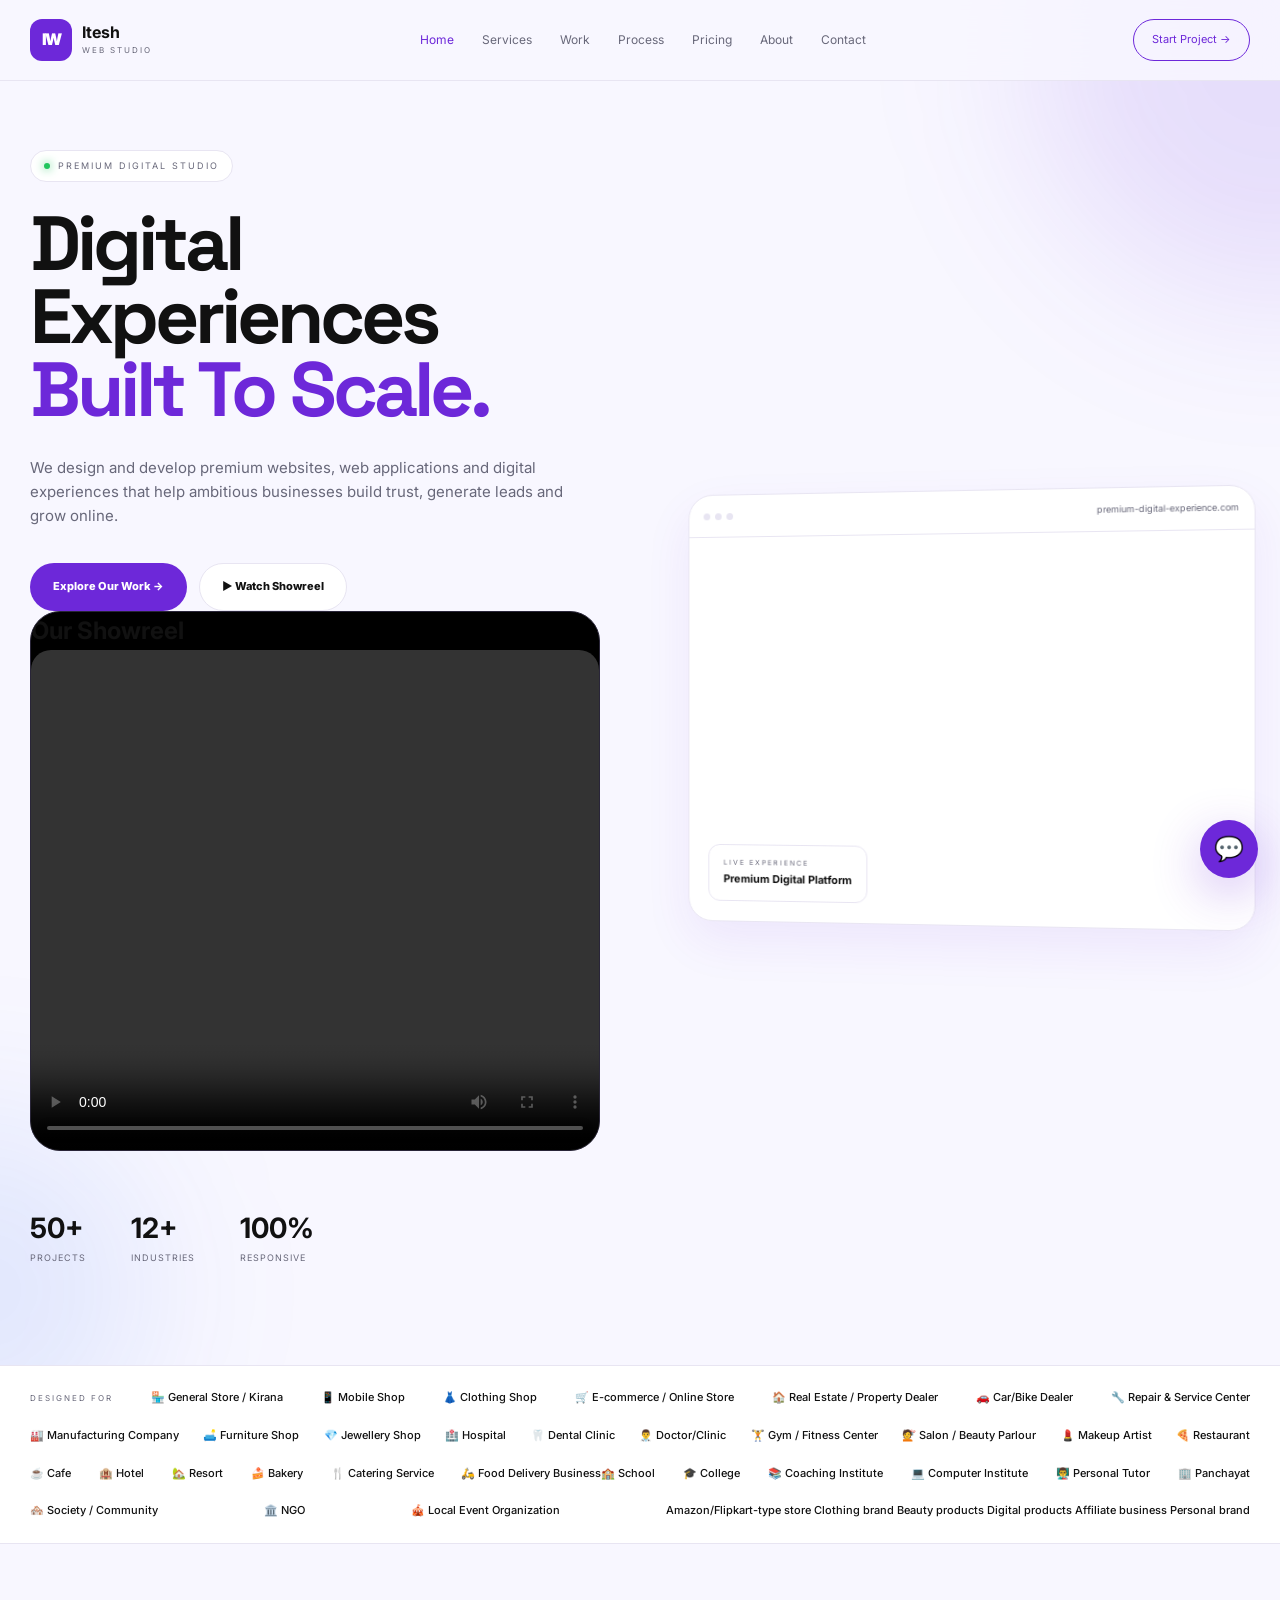
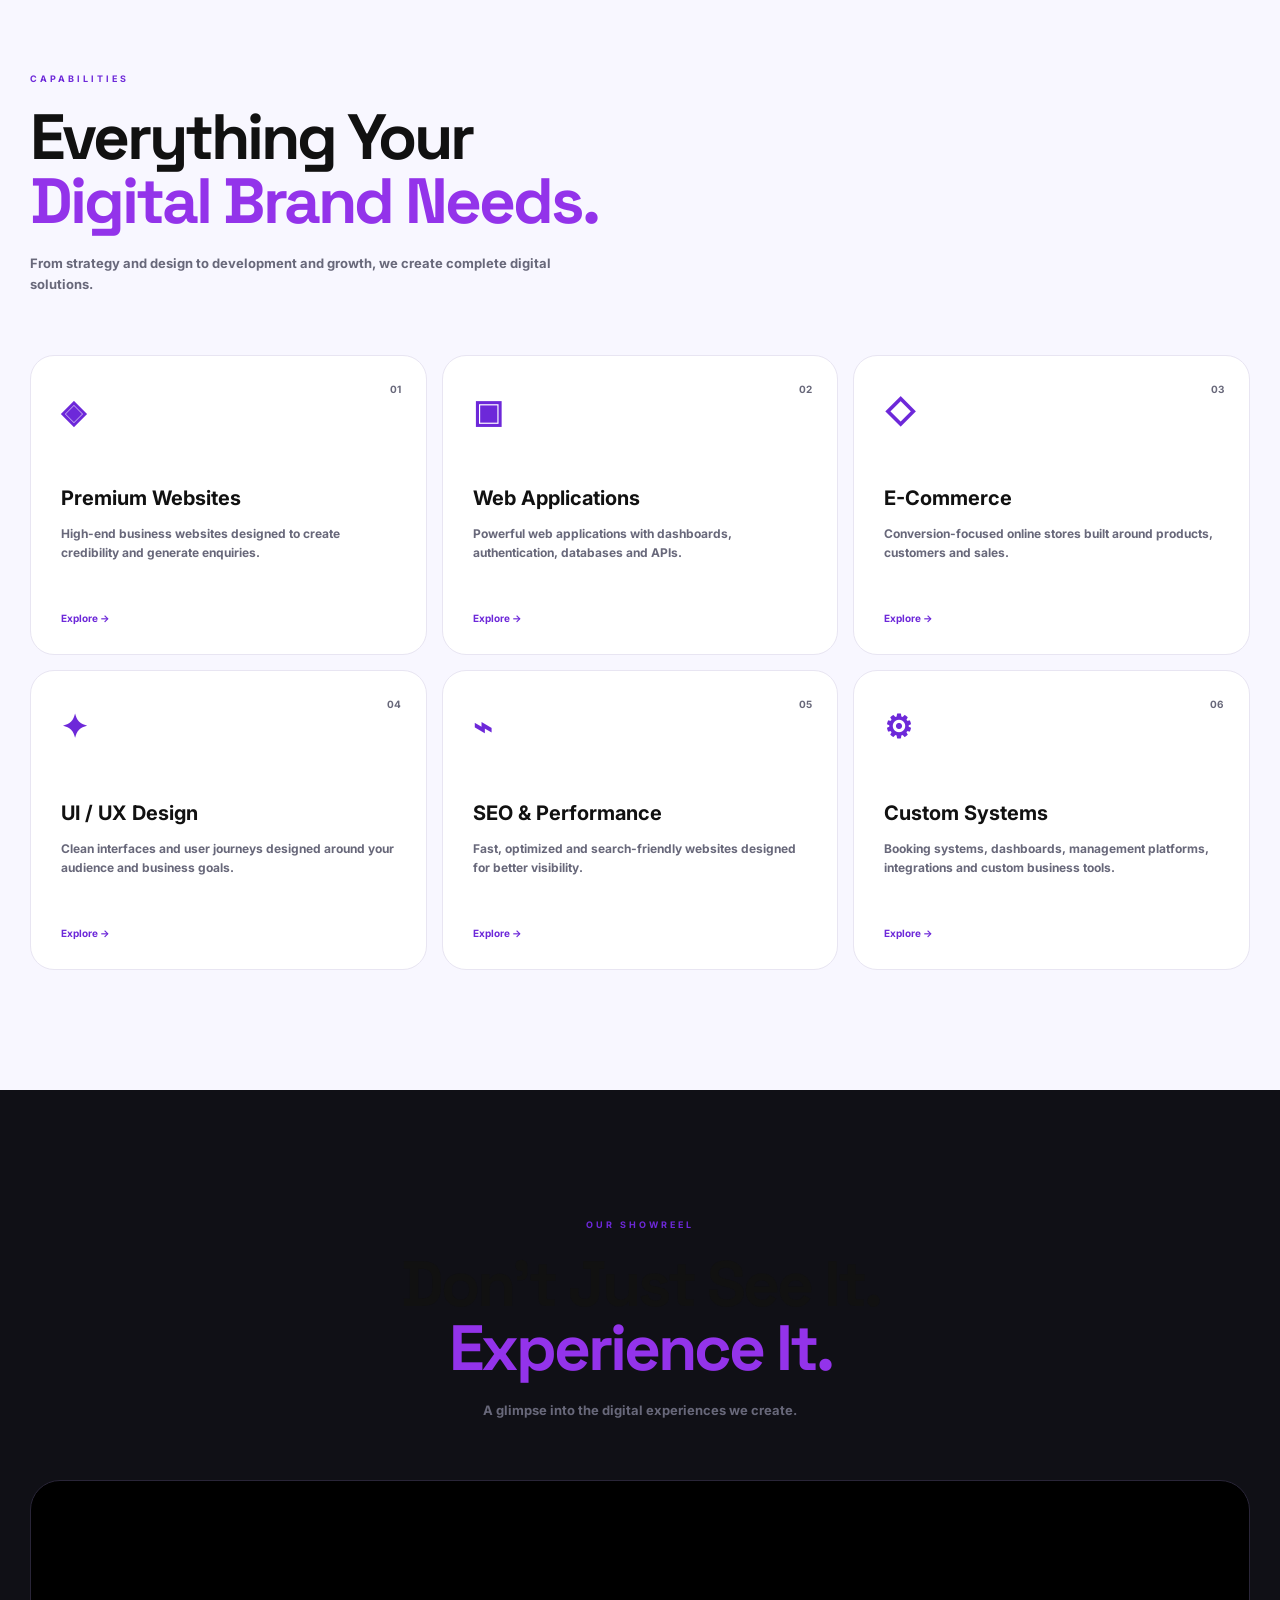
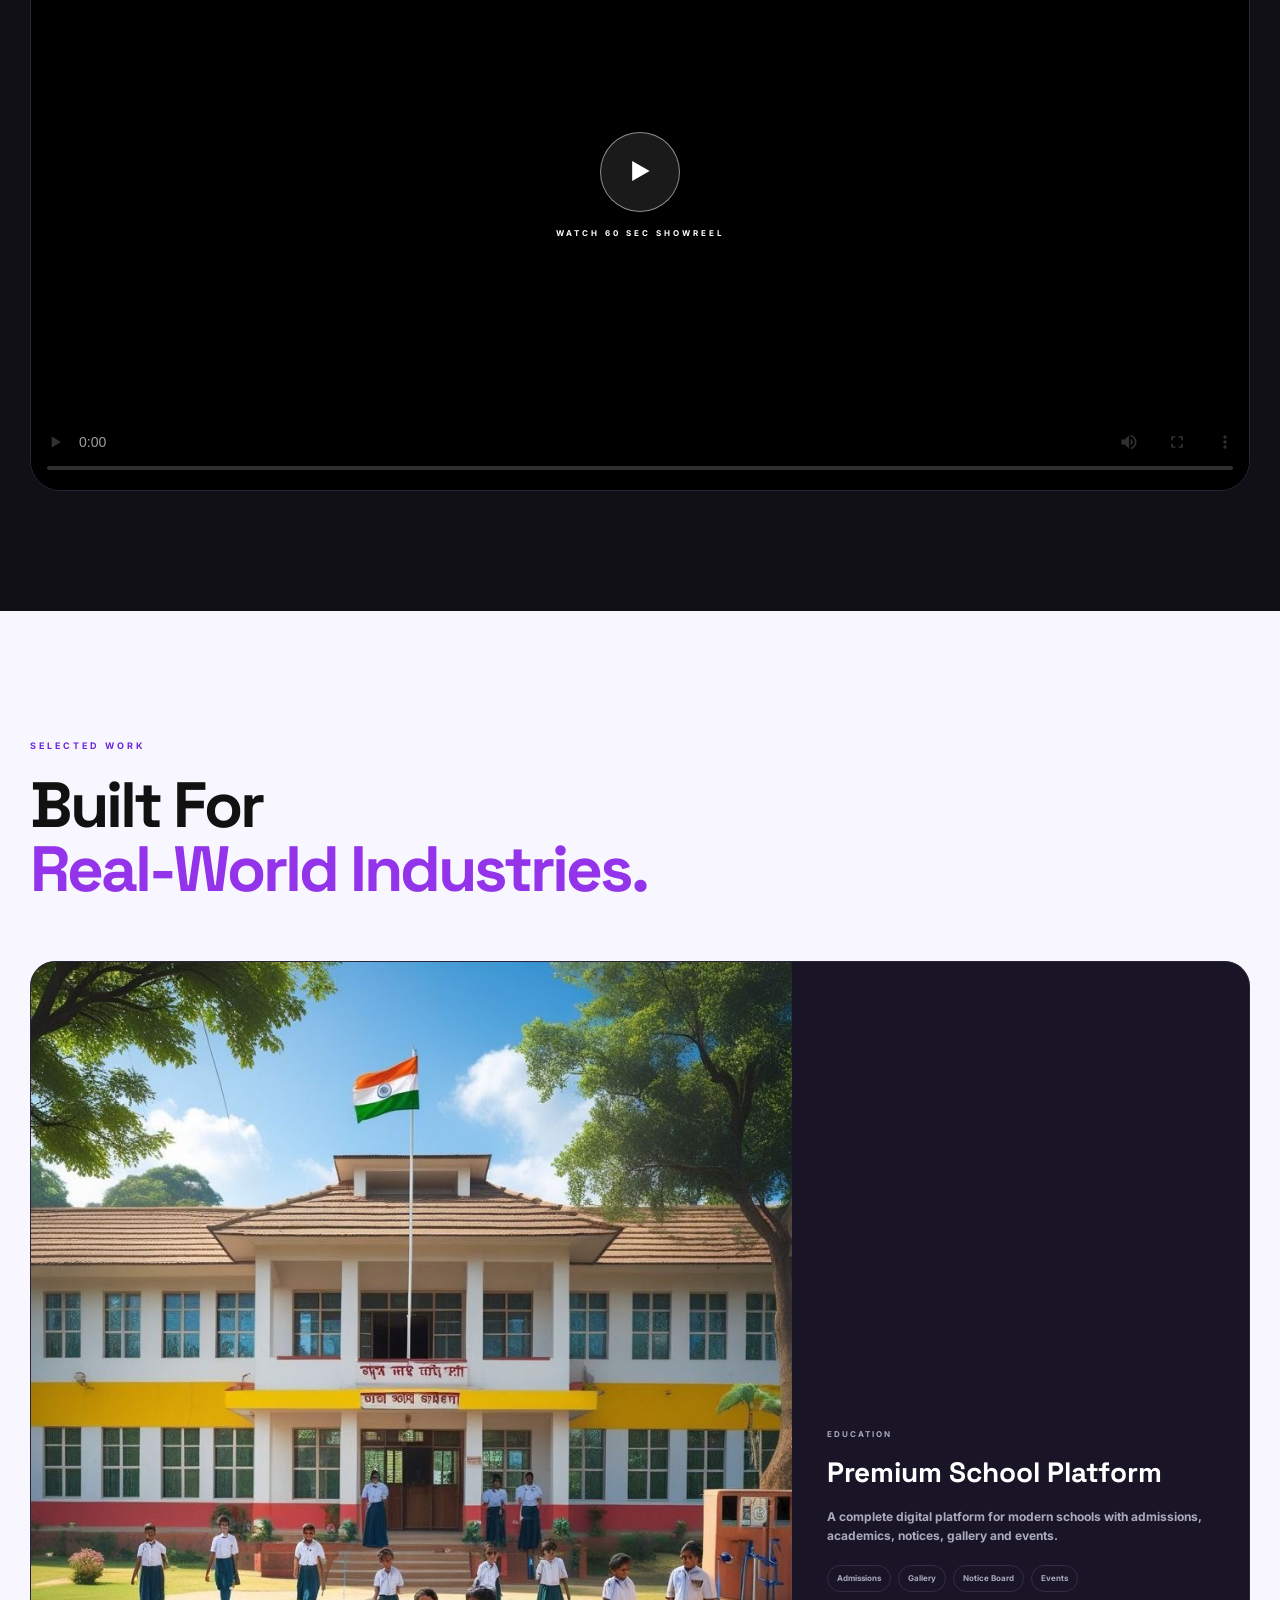
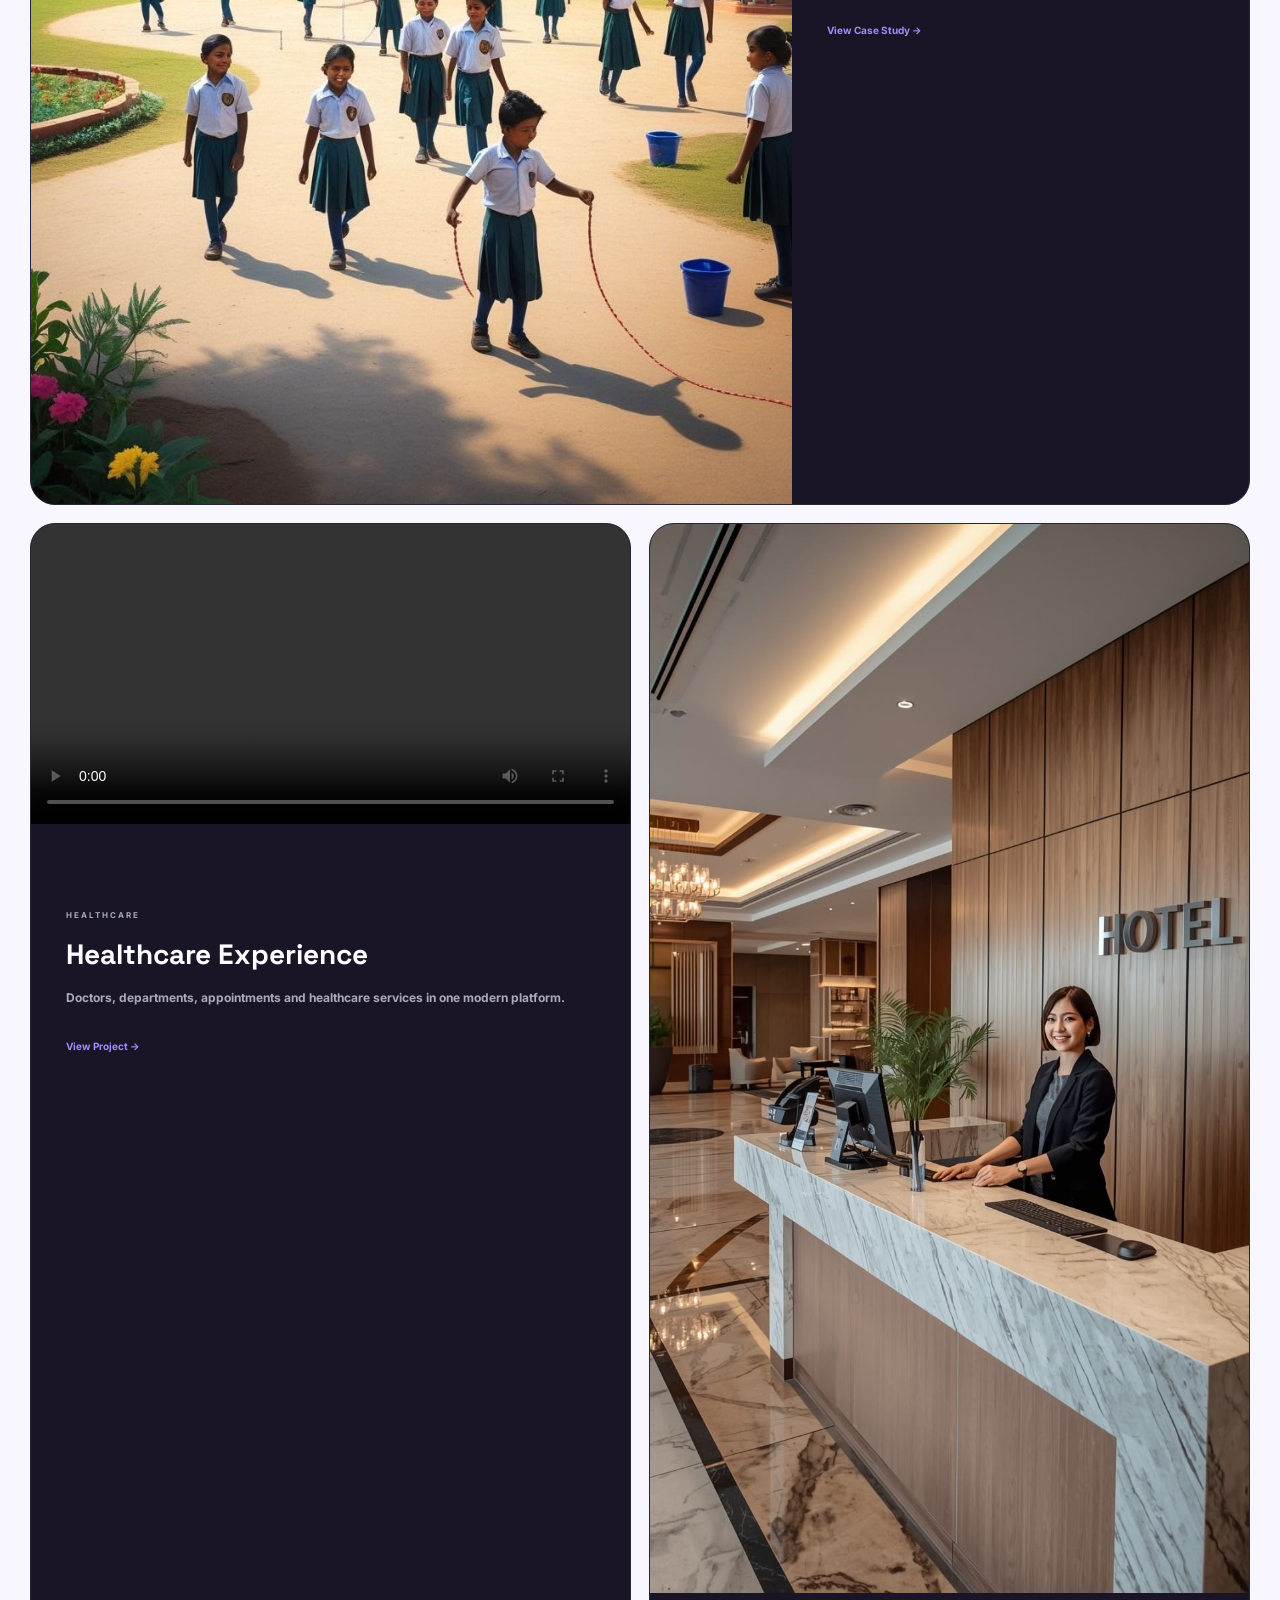
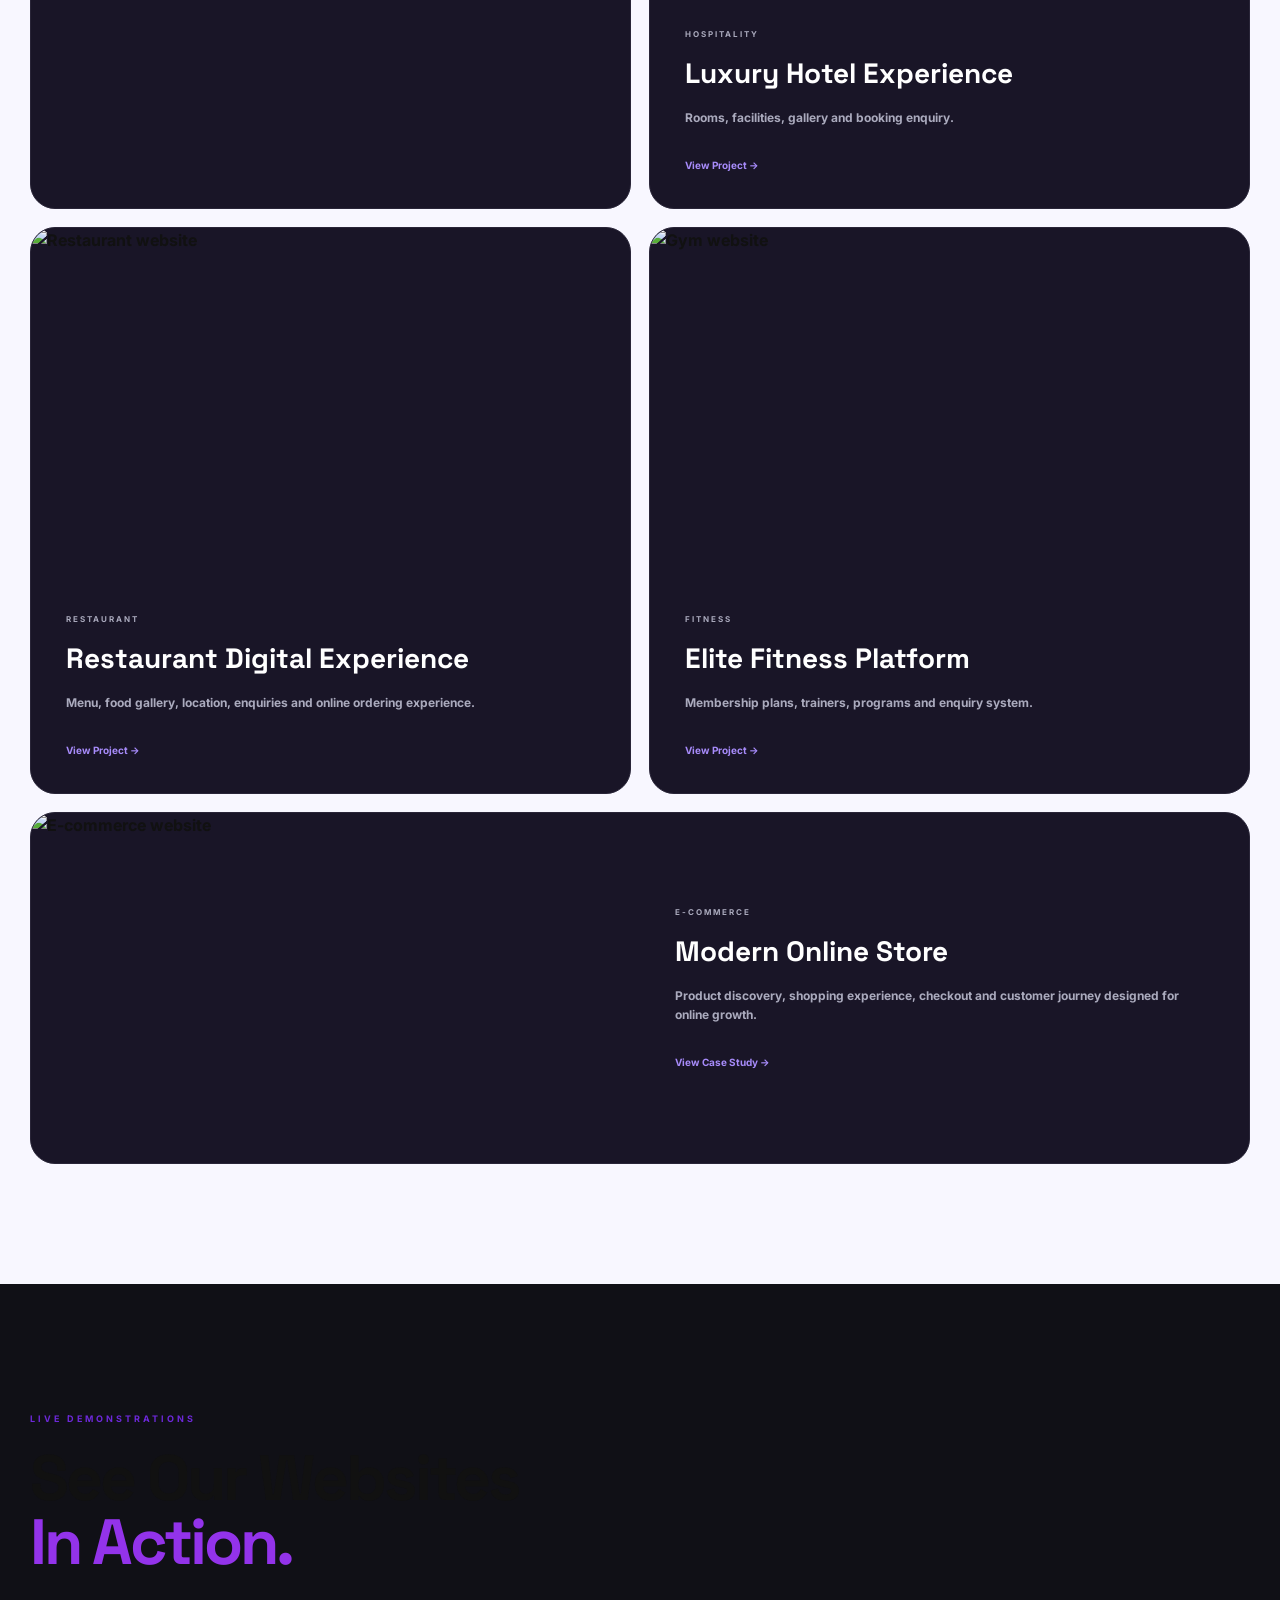
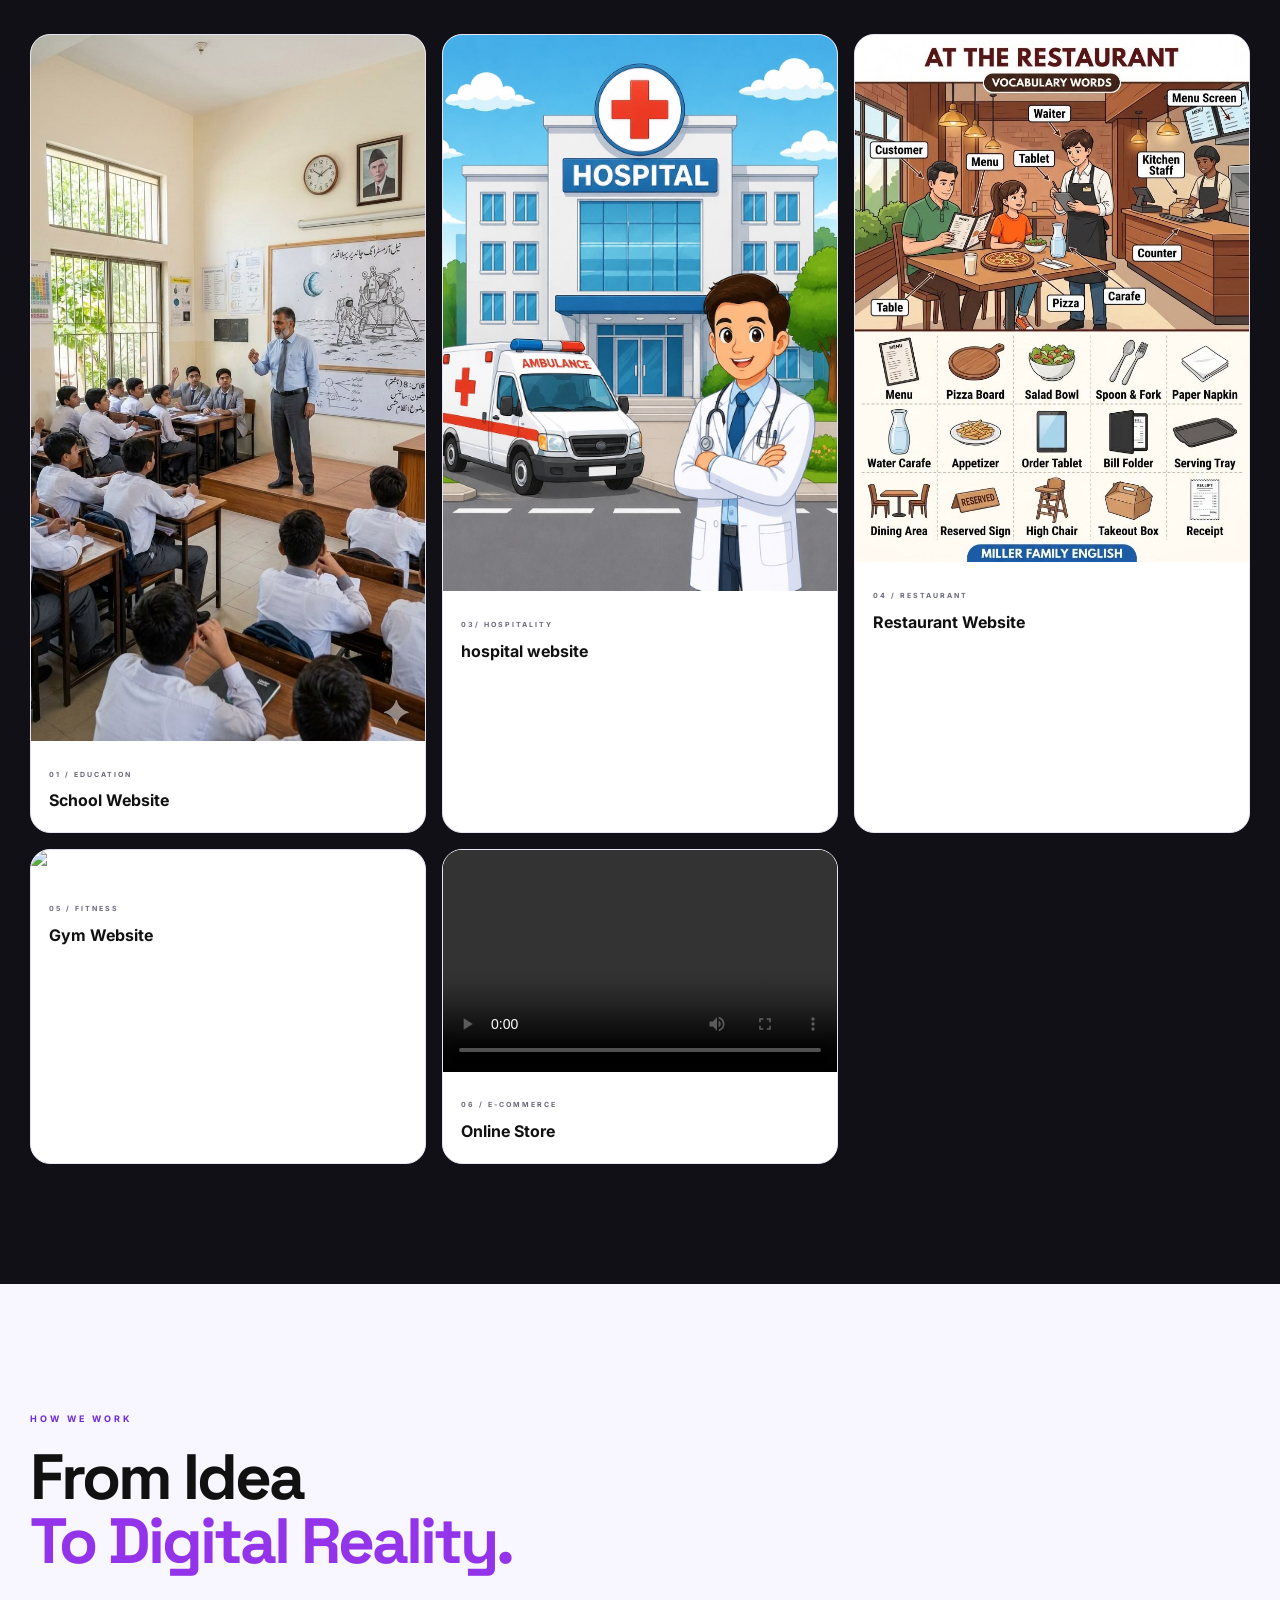
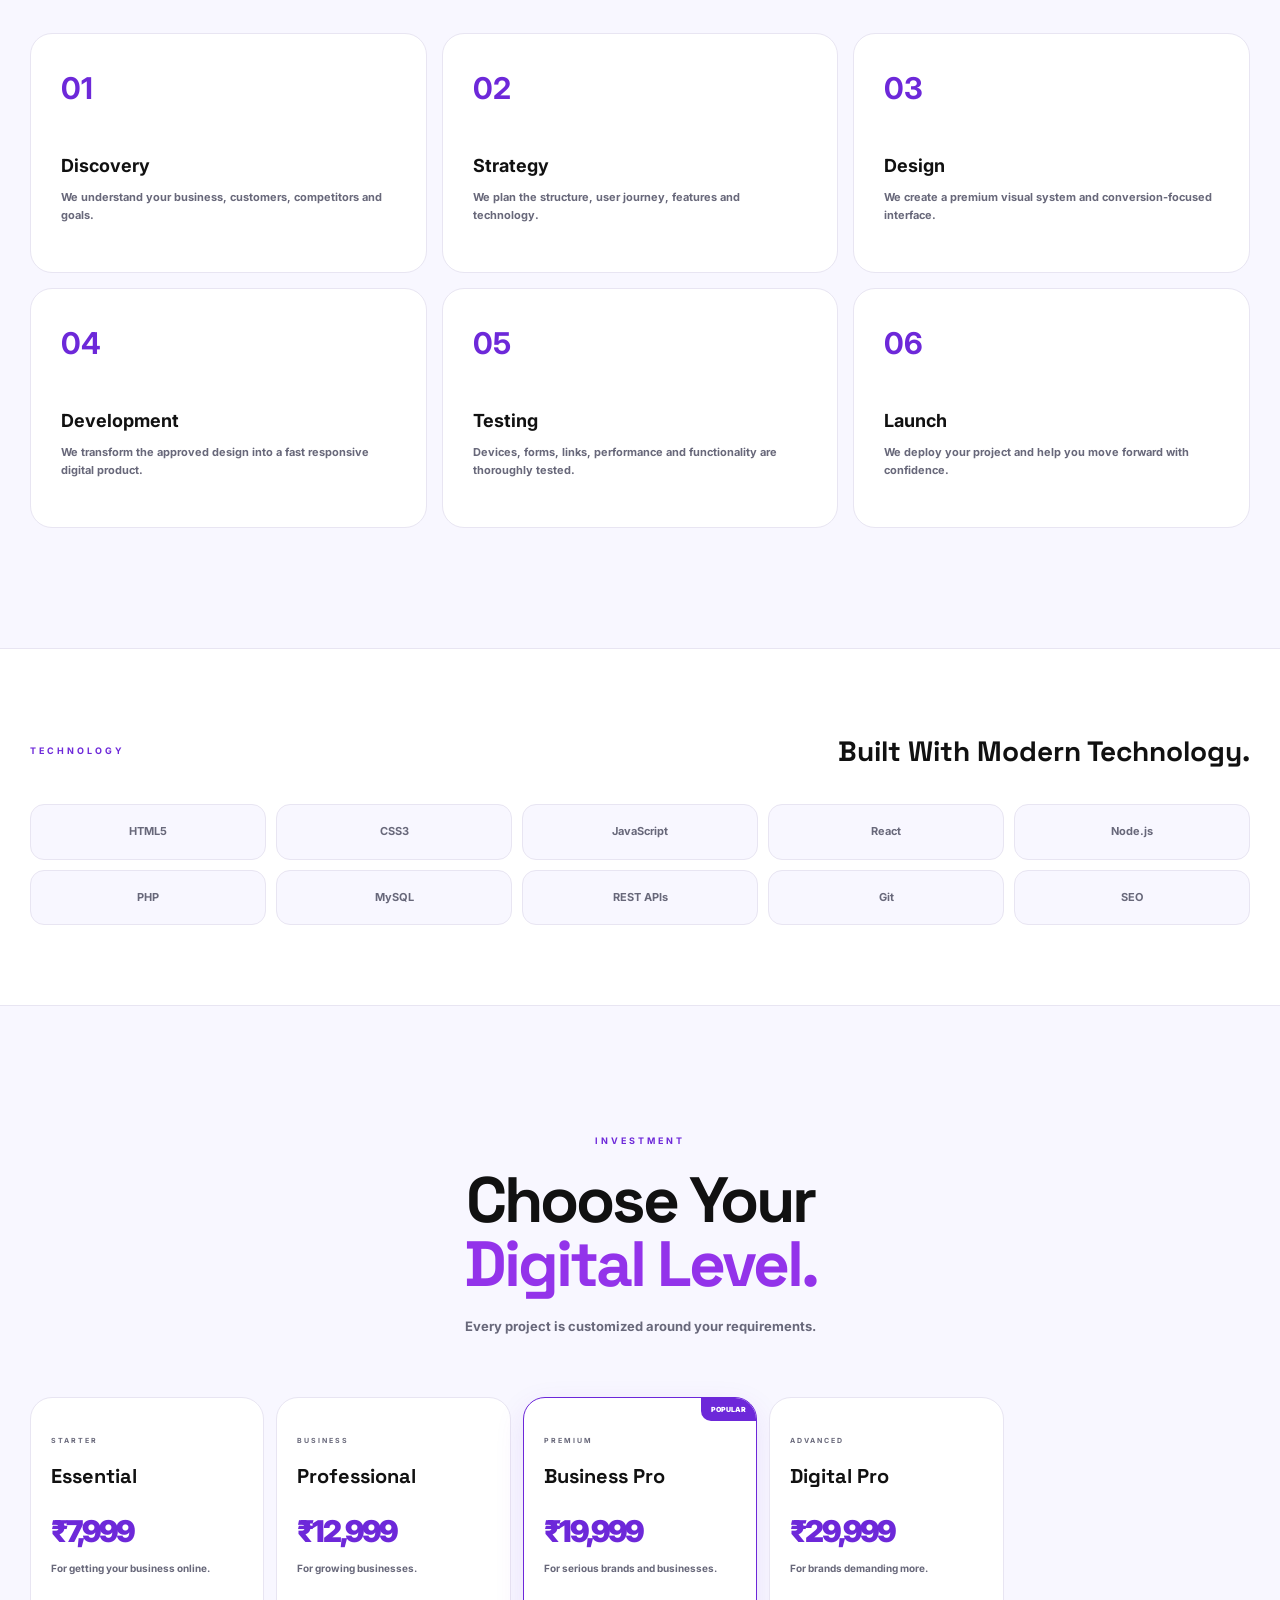
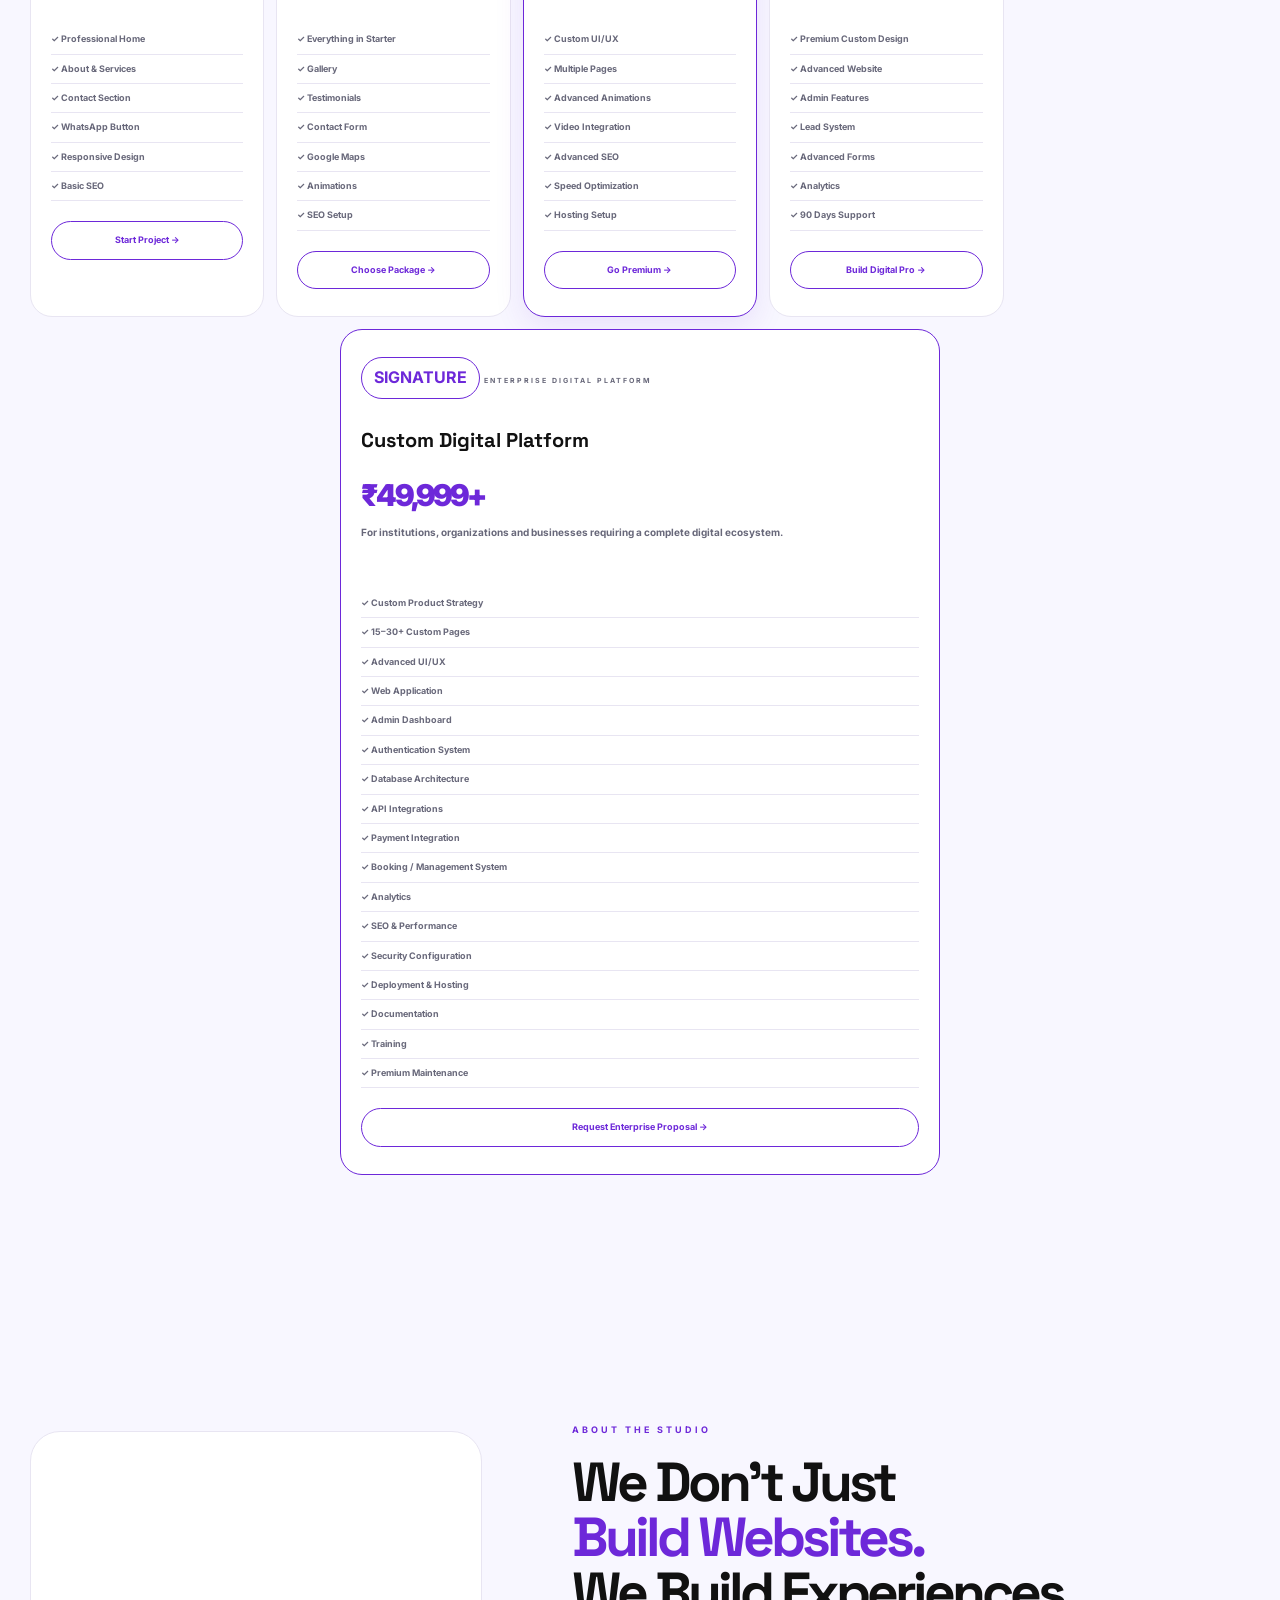
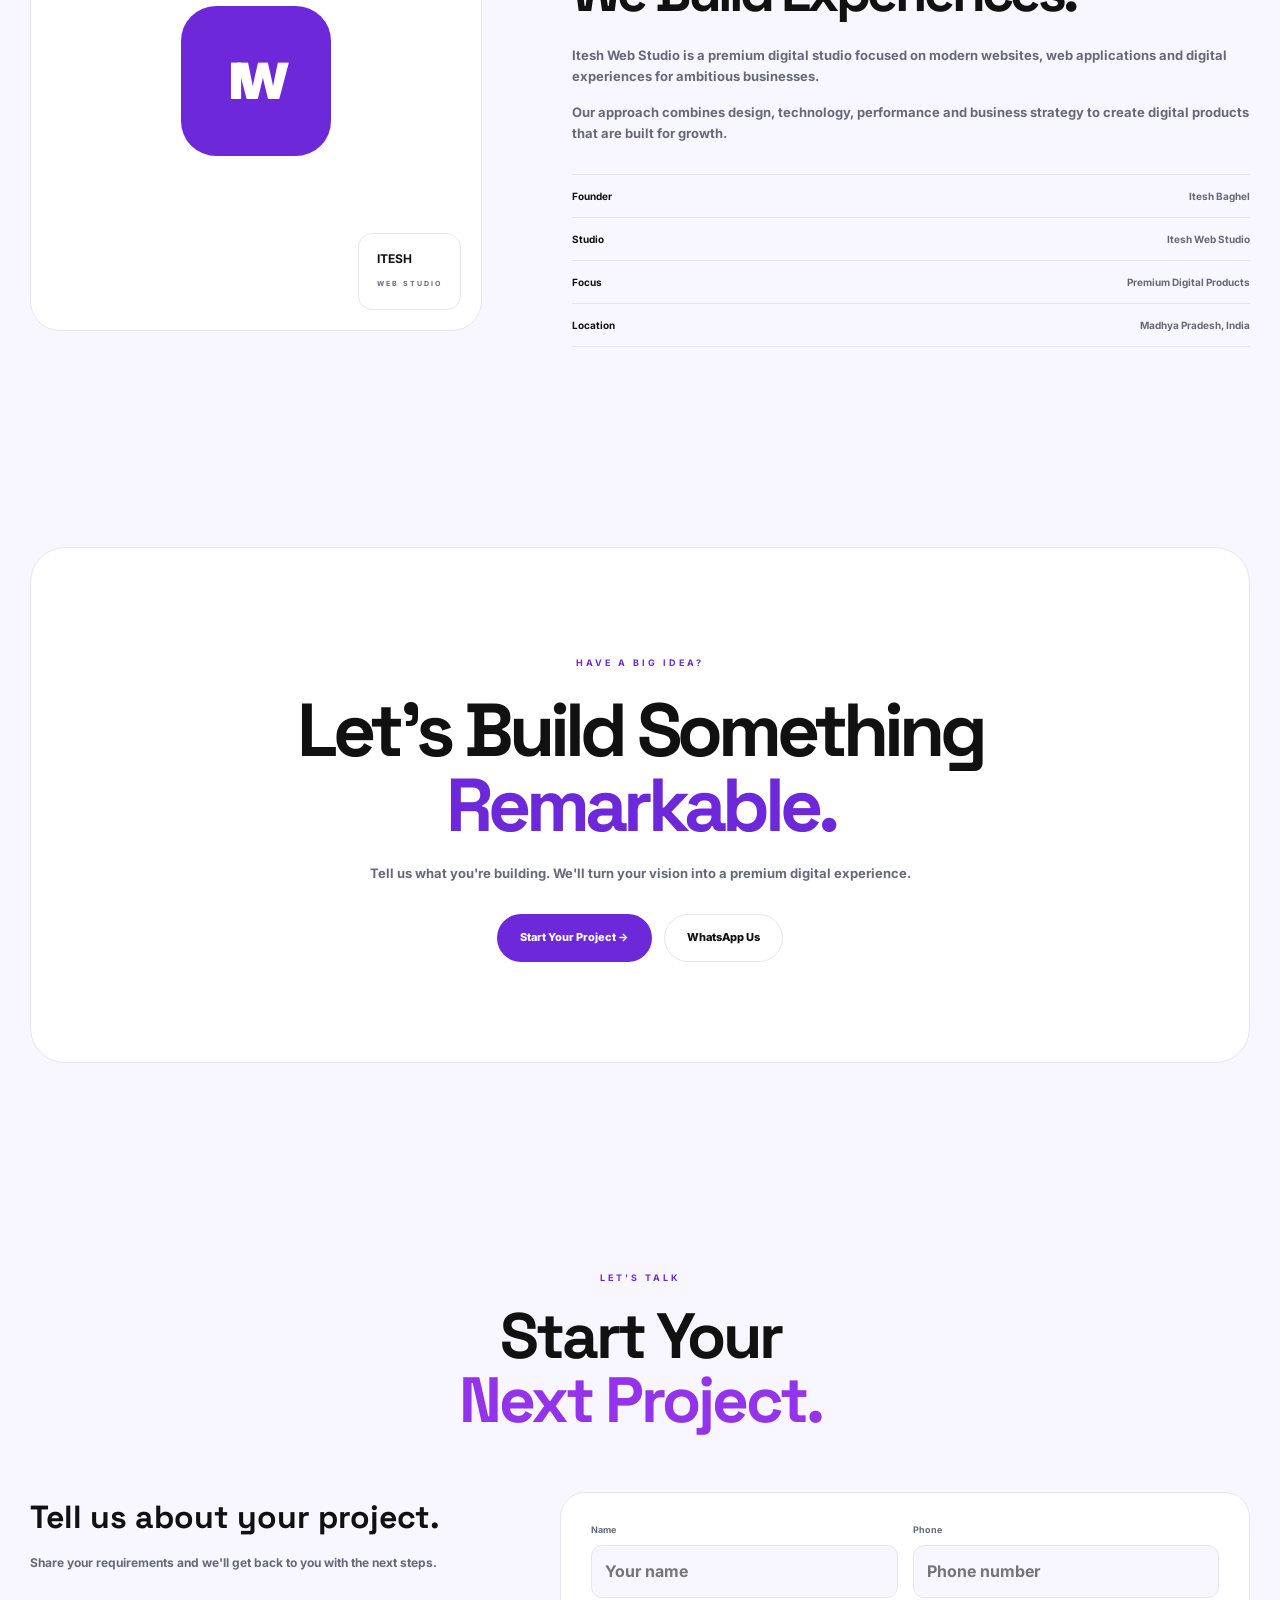
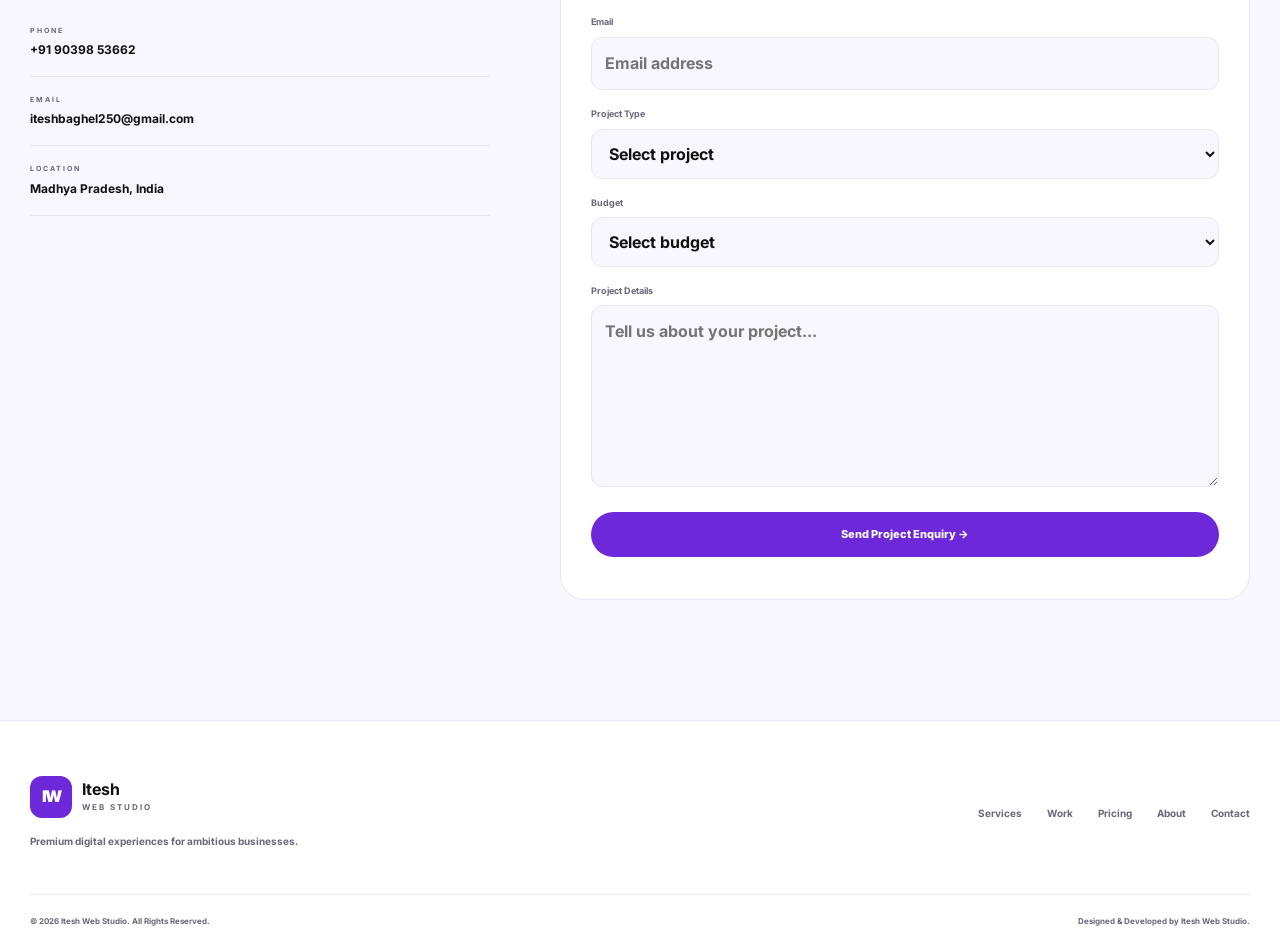
==== index.html @ 4fa0c3a0 "Fix image source filename in index.html" ====
<!DOCTYPE html>
<html lang="en">
<head>
<meta charset="UTF-8">
<meta name="viewport" content="width=device-width, initial-scale=1.0">

<title>Itesh Web Studio — Digital Experiences That Scale</title>

<meta name="description"
content="Itesh Web Studio creates premium websites, web applications and digital experiences for ambitious businesses and organizations.">

<link rel="preconnect" href="https://fonts.googleapis.com">
<link rel="preconnect" href="https://fonts.gstatic.com" crossorigin>

<link href="https://fonts.googleapis.com/css2?family=Inter:wght@400;500;600;700;800;900&family=Space+Grotesk:wght@400;500;600;700&display=swap" rel="stylesheet">

<link rel="stylesheet" href="style.css">
</head>

<body>

<!-- PRELOADER -->
<div class="preloader" id="preloader">
    <div class="loader-logo">IW</div>
    <div class="loader-bar"></div>
    <p>ITESH WEB STUDIO</p>
</div>


<!-- HEADER -->
<header class="header" id="header">

<div class="container nav">

    <a href="#home" class="logo">
        <span class="logo-mark">IW</span>
        <span>
            <b>Itesh</b>
            <small>Web Studio</small>
        </span>
    </a>

    <nav id="navMenu">

        <a href="#home">Home</a>
        <a href="#services">Services</a>
        <a href="#work">Work</a>
        <a href="#process">Process</a>
        <a href="#pricing">Pricing</a>
        <a href="#about">About</a>
        <a href="#contact">Contact</a>

    </nav>

    <a href="#contact" class="nav-cta">
        Start Project →
    </a>

    <button class="menu-btn" id="menuBtn">
        ☰
    </button>

</div>

</header>


<!-- HERO -->
<section class="hero" id="home">

<div class="hero-orb orb-one"></div>
<div class="hero-orb orb-two"></div>

<div class="container hero-grid">

    <div class="hero-content reveal">

        <div class="eyebrow">
            <span class="status-dot"></span>
            PREMIUM DIGITAL STUDIO
        </div>

        <h1>
            Digital Experiences
            <span>Built To Scale.</span>
        </h1>

        <p class="hero-description">
            We design and develop premium websites, web applications
            and digital experiences that help ambitious businesses
            build trust, generate leads and grow online.
        </p>

        <div class="hero-actions">

            <a href="#work" class="btn btn-white">
                Explore Our Work →
            </a>

            <a href="#showreel" class="btn btn-glass">
                ▶ Watch Showreel
            </a>
        </div>
        
            <section id="showreel" class="showreel">
  <h2>Our Showreel</h2>
<video width="100%" height="500" controls style="border-radius:20px; object-fit: cover;">
  <source src="baghel.MP4" type="video/mp4">
  Your browser does not support the video tag.
</video>
  
   </section>

        
        <div class="hero-numbers">

            <div>
                <strong class="counter" data-target="50">0</strong>
                <span>Projects</span>
            </div>

            <div>
                <strong class="counter" data-target="12">0</strong>
                <span>Industries</span>
            </div>

            <div>
                <strong class="counter" data-target="100">0</strong>
                <span>Responsive</span>
            </div>

        </div>

    </div>


    <!-- HERO VIDEO -->
    <div class="hero-visual reveal">

        <div class="browser">

            <div class="browser-top">

                <div class="browser-dots">
                    <i></i>
                    <i></i>
                    <i></i>
                </div>

                <span>premium-digital-experience.com</span>

            </div>

            <div class="hero-video">

                <video
                    autoplay
                    muted
                    loop
                    playsinline
                    poster="https://images.unsplash.com/photo-1460925895917-afdab827c52f?auto=format&fit=crop&w=1400&q=80">

                    <source src="videos/showreel.mp4" type="video/mp4">

                </video>

                <div class="video-label">
                    <span>LIVE EXPERIENCE</span>
                    <b>Premium Digital Platform</b>
                </div>

            </div>

        </div>

    </div>

</div>

</section>


<!-- TRUST -->
<section class="trust">

<div class="container trust-row">

    <span>DESIGNED FOR</span>
<b>🏪 General Store / Kirana</b>
 <b>📱 Mobile Shop</b>
<b>👗 Clothing Shop</b>
<b>🛒 E-commerce / Online Store</b>
<b>🏠 Real Estate / Property Dealer</b>
<b>🚗 Car/Bike Dealer</b>
<b>🔧 Repair & Service Center</b>
<b>🏭 Manufacturing Company</b>
<b>🛋️ Furniture Shop</b>
 <b>💎 Jewellery Shop</b>
    <b>🏥 Hospital</b>
<b>🦷 Dental Clinic</b>
 <b>👨‍⚕️ Doctor/Clinic</b>
 <b>🏋️ Gym / Fitness Center</b>
 <b>💇 Salon / Beauty Parlour</b>
 <b>💄 Makeup Artist</b>
<b>🍕 Restaurant</b>
<b>☕ Cafe</b>
<b>🏨 Hotel</b>
 <b>🏡 Resort</b>
<b>🍰 Bakery</b>
<b>🍴 Catering Service</b>
 <b>🛵 Food Delivery Business🏫 School</b>
 <b>🎓 College</b>
<b>📚 Coaching Institute</b>
<B>💻 Computer Institute</B>
 <b>👨‍🏫 Personal Tutor</b>
 <b>🏢 Panchayat</b>
 <b>🏘️ Society / Community</b>
 <b>🏛️ NGO</b>
 <b>🎪 Local Event Organization</b>
    <b>Amazon/Flipkart-type store<b>
 <b>Clothing brand</b>
<b>Beauty products</b>
<b>Digital products</b>
<b>Affiliate business</b>
 <b>Personal brand</b>
 </div>

</section>


<!-- SERVICES -->
<section class="section" id="services">

<div class="container">

    <div class="section-head reveal">

        <span class="section-label">CAPABILITIES</span>

        <h2>
            Everything Your
            <span>Digital Brand Needs.</span>
        </h2>

        <p>
            From strategy and design to development and growth,
            we create complete digital solutions.
        </p>

    </div>


    <div class="services-grid">

        <article class="service reveal">
            <div class="service-number">01</div>
            <div class="service-icon">◈</div>
            <h3>Premium Websites</h3>
            <p>
                High-end business websites designed to create
                credibility and generate enquiries.
            </p>
            <a href="#contact">Explore →</a>
            </article>


        <article class="service reveal">
            <div class="service-number">02</div>
            <div class="service-icon">▣</div>
            <h3>Web Applications</h3>
            <p>
                Powerful web applications with dashboards,
                authentication, databases and APIs.
            </p>
            <a href="#contact">Explore →</a>
        </article>


        <article class="service reveal">
            <div class="service-number">03</div>
            <div class="service-icon">◇</div>
            <h3>E-Commerce</h3>
            <p>
                Conversion-focused online stores built around
                products, customers and sales.
            </p>
            <a href="#contact">Explore →</a>
        </article>


        <article class="service reveal">
            <div class="service-number">04</div>
            <div class="service-icon">✦</div>
            <h3>UI / UX Design</h3>
            <p>
                Clean interfaces and user journeys designed
                around your audience and business goals.
            </p>
            <a href="#contact">Explore →</a>
        </article>


        <article class="service reveal">
            <div class="service-number">05</div>
            <div class="service-icon">⌁</div>
            <h3>SEO & Performance</h3>
            <p>
                Fast, optimized and search-friendly websites
                designed for better visibility.
            </p>
            <a href="#contact">Explore →</a>
        </article>


        <article class="service reveal">
            <div class="service-number">06</div>
            <div class="service-icon">⚙</div>
            <h3>Custom Systems</h3>
            <p>
                Booking systems, dashboards, management platforms,
                integrations and custom business tools.
            </p>
            <a href="#contact">Explore →</a>
        </article>

    </div>

</div>

</section>


<!-- SHOWREEL -->
<section class="section showreel-section" id="showreel">

<div class="container">

    <div class="section-head center reveal">

        <span class="section-label">OUR SHOWREEL</span>

        <h2>
            Don't Just See It.
            <span>Experience It.</span>
        </h2>

        <p>
            A glimpse into the digital experiences we create.
        </p>

    </div>


    <div class="showreel reveal">

        <video
            id="mainVideo"
            controls
            playsinline
            preload="metadata"
            poster="https://images.unsplash.com/photo-1559028012-481c04fa702d?auto=format&fit=crop&w=1600&q=80">

            <source src="showreel.MP4" type="video/mp4">

        </video>

        <div class="showreel-overlay" id="videoOverlay">

            <button id="playShowreel">
                ▶
            </button>

            <span>WATCH 60 SEC SHOWREEL</span>

        </div>

    </div>

</div>

</section>


<!-- WORK -->
<section class="section" id="work">

<div class="container">

    <div class="section-head reveal">

        <span class="section-label">SELECTED WORK</span>

        <h2>
            Built For
            <span>Real-World Industries.</span>
        </h2>

    </div>


    <div class="projects">


        <!-- SCHOOL -->
        <article class="project project-big reveal">

                                 
            <div class="project-image">
                    <img src="BHARAT.jpeg" alt="bharat project">
             </div>

            <div class="project-content">
                <span>EDUCATION</span>

                <h3>Premium School Platform</h3>

                <p>
                    A complete digital platform for modern schools
                    with admissions, academics, notices, gallery
                    and events.
                </p>

                <div class="project-tags">
                    <b>Admissions</b>
                    <b>Gallery</b>
                    <b>Notice Board</b>
                    <b>Events</b>
                </div>

                <a href="#contact">View Case Study →</a>

            </div>

        </article>


        <!-- HOSPITAL -->
        <article class="project reveal">

            <div class="project-image">

              <video width="100%" controls loop>
                  <source src="hospital.MP4" type="video/mp4">
              </video>
            </div>     
                                    
            <div class="project-content">

                <span>HEALTHCARE</span>

                <h3>Healthcare Experience</h3>

                <p>
                    Doctors, departments, appointments and
                    healthcare services in one modern platform.
                </p>

                <a href="#contact">View Project →</a>

            </div>

        </article>


        <!-- HOTEL -->
        <article class="project reveal">

            <div class="project-image">
              <img src="hotel.jpg" alt="hotel website">                  
            </div>

            <div class="project-content">

                <span>HOSPITALITY</span>

                <h3>Luxury Hotel Experience</h3>

               
                
               <p>Rooms, facilities, gallery and booking enquiry.</p>
                <a href="#contact">View Project →</a>
            </div>
        </article>


        <!-- RESTAURANT -->
        <article class="project reveal">

            <div class="project-image">

                <img
                    src="https://images.unsplash.com/photo-1517248135467-4c7edcad34c4?auto=format&fit=crop&w=1200&q=85"
                    alt="Restaurant website">

            </div>

            <div class="project-content">

                <span>RESTAURANT</span>

                <h3>Restaurant Digital Experience</h3>

                <p>
                    Menu, food gallery, location, enquiries and
                    online ordering experience.
                </p>

                <a href="#contact">View Project →</a>

            </div>

        </article>


        <!-- GYM -->
        <article class="project reveal">

            <div class="project-image">

                <img
                    src="https://images.unsplash.com/photo-1534438327276-14e5300c3a48?auto=format&fit=crop&w=1200&q=85"
                    alt="Gym website">

            </div>

            <div class="project-content">

                <span>FITNESS</span>

                <h3>Elite Fitness Platform</h3>

                <p>
                    Membership plans, trainers, programs and
                    enquiry system.
                </p>

                <a href="#contact">View Project →</a>

            </div>

        </article>


        <!-- ECOMMERCE -->
        <article class="project project-wide reveal">

            <div class="project-image">

                <img
                    src="https://images.unsplash.com/photo-1556742049-0cfed4f6a45d?auto=format&fit=crop&w=1400&q=85"
                    alt="E-commerce website">

            </div>

            <div class="project-content">

                <span>E-COMMERCE</span>

                <h3>Modern Online Store</h3>

                <p>
                    Product discovery, shopping experience,
                    checkout and customer journey designed
                    for online growth.
                </p>

                <a href="#contact">View Case Study →</a>

            </div>

        </article>

    </div>

</div>

</section>


<!-- DEMO VIDEOS -->
<section class="section demos-section">

<div class="container">

    <div class="section-head reveal">

        <span class="section-label">LIVE DEMONSTRATIONS</span>

        <h2>
            See Our Websites
            <span>In Action.</span>
        </h2>

    </div>


    <div class="demo-grid">

        <div class="demo-card reveal">
            <img src="baghel.JPG" alt="School Website">
            <div>
                <span>01 / EDUCATION</span>
                <h3>School Website</h3>
            </div>
        </div>

        
        <div class="demo-card reveal">
        <img src="itesh .JPG" alt="hospital website">
          <div>
              <span>03/ HOSPITALITY</span>
              <h3>hospital website</h3>
          </div>
         </div>

        <div class="demo-card reveal">
          <img src="restaurant .JPG" alt="restaurant website">
            <div>
             <span>04 / RESTAURANT</span>
                <h3>Restaurant Website</h3>
            </div>
        </div>


        <div class="demo-card reveal">
        <img src="fitness.JPG" alt="gym website">
      <div>
    <span>05 / FITNESS</span>
    <h3>Gym Website</h3>
  </div>
  </div>

        <div class="demo-card reveal">

            <video controls playsinline preload="metadata">
                <source src="videos/ecommerce.mp4" type="video/mp4">
            </video>

            <div>
                <span>06 / E-COMMERCE</span>
                <h3>Online Store</h3>
            </div>

        </div>

    </div>

</div>

</section>


<!-- PROCESS -->
<section class="section" id="process">

<div class="container">

    <div class="section-head reveal">

        <span class="section-label">HOW WE WORK</span>

        <h2>
            From Idea
            <span>To Digital Reality.</span>
        </h2>

    </div>


    <div class="process">

        <div class="process-step reveal">

            <strong>01</strong>

            <h3>Discovery</h3>

            <p>
                We understand your business, customers,
                competitors and goals.
            </p>

        </div>


        <div class="process-step reveal">

            <strong>02</strong>

            <h3>Strategy</h3>

            <p>
                We plan the structure, user journey,
                features and technology.
            </p>

        </div>


        <div class="process-step reveal">

            <strong>03</strong>

            <h3>Design</h3>

            <p>
                We create a premium visual system and
                conversion-focused interface.
            </p>

        </div>


        <div class="process-step reveal">

            <strong>04</strong>

            <h3>Development</h3>

            <p>
                We transform the approved design into
                a fast responsive digital product.
            </p>

        </div>


        <div class="process-step reveal">

            <strong>05</strong>

            <h3>Testing</h3>

            <p>
                Devices, forms, links, performance and
                functionality are thoroughly tested.
            </p>

        </div>


        <div class="process-step reveal">

            <strong>06</strong>

            <h3>Launch</h3>

            <p>
                We deploy your project and help you
                move forward with confidence.
            </p>

        </div>

    </div>

</div>

</section>


<!-- TECH -->
<section class="tech-section">

<div class="container">

    <div class="tech-head reveal">

        <span class="section-label">TECHNOLOGY</span>

        <h2>Built With Modern Technology.</h2>

    </div>


    <div class="tech-grid">

        <div class="tech">HTML5</div>
        <div class="tech">CSS3</div>
        <div class="tech">JavaScript</div>
        <div class="tech">React</div>
        <div class="tech">Node.js</div>
        <div class="tech">PHP</div>
        <div class="tech">MySQL</div>
        <div class="tech">REST APIs</div>
        <div class="tech">Git</div>
        <div class="tech">SEO</div>

    </div>

</div>

</section>


<!-- PRICING -->
<section class="section pricing-section" id="pricing">

<div class="container">

    <div class="section-head center reveal">

        <span class="section-label">INVESTMENT</span>

        <h2>
            Choose Your
            <span>Digital Level.</span>
        </h2>

        <p>
            Every project is customized around your requirements.
        </p>

    </div>


    <div class="pricing">


        <!-- 7999 -->
        <div class="price-card reveal">

            <span>STARTER</span>

            <h3>Essential</h3>

            <div class="price">₹7,999</div>

            <p>For getting your business online.</p>

            <ul>
                <li>✓ Professional Home</li>
                <li>✓ About & Services</li>
                <li>✓ Contact Section</li>
                <li>✓ WhatsApp Button</li>
                <li>✓ Responsive Design</li>
                <li>✓ Basic SEO</li>
            </ul>

            <a href="#contact">Start Project →</a>

        </div>


        <!-- 19999 -->
        <div class="price-card reveal">

            <span>BUSINESS</span>

            <h3>Professional</h3>

            <div class="price">₹12,999</div>

            <p>For growing businesses.</p>

            <ul>
                <li>✓ Everything in Starter</li>
                <li>✓ Gallery</li>
                <li>✓ Testimonials</li>
                <li>✓ Contact Form</li>
                <li>✓ Google Maps</li>
                <li>✓ Animations</li>
                <li>✓ SEO Setup</li>
            </ul>

            <a href="#contact">Choose Package →</a>

        </div>


        <!-- 49999 -->
        <div class="price-card featured reveal">

            <div class="popular">POPULAR</div>

            <span>PREMIUM</span>

            <h3>Business Pro</h3>

            <div class="price">₹19,999</div>

            <p>For serious brands and businesses.</p>

            <ul>
                <li>✓ Custom UI/UX</li>
                <li>✓ Multiple Pages</li>
                <li>✓ Advanced Animations</li>
                <li>✓ Video Integration</li>
                <li>✓ Advanced SEO</li>
                <li>✓ Speed Optimization</li>
                <li>✓ Hosting Setup</li>
            </ul>

            <a href="#contact">Go Premium →</a>

        </div>


        <!-- 99999 -->
        <div class="price-card reveal">

            <span>ADVANCED</span>

            <h3>Digital Pro</h3>

            <div class="price">₹29,999</div>

            <p>For brands demanding more.</p>

            <ul>
                <li>✓ Premium Custom Design</li>
                <li>✓ Advanced Website</li>
                <li>✓ Admin Features</li>
                <li>✓ Lead System</li>
                <li>✓ Advanced Forms</li>
                <li>✓ Analytics</li>
                <li>✓ 90 Days Support</li>
            </ul>

            <a href="#contact">Build Digital Pro →</a>

        </div>


        <!-- 5 LAKH -->
        <div class="price-card signature reveal">

            <div class="signature-label">
                SIGNATURE
            </div>

            <span>ENTERPRISE DIGITAL PLATFORM</span>

            <h3>Custom Digital Platform</h3>

            <div class="price">₹49,999+</div>

            <p>
                For institutions, organizations and
                businesses requiring a complete digital ecosystem.
            </p>

            <ul>
                <li>✓ Custom Product Strategy</li>
                <li>✓ 15–30+ Custom Pages</li>
                <li>✓ Advanced UI/UX</li>
                <li>✓ Web Application</li>
                <li>✓ Admin Dashboard</li>
                <li>✓ Authentication System</li>
                <li>✓ Database Architecture</li>
                <li>✓ API Integrations</li>
                <li>✓ Payment Integration</li>
                <li>✓ Booking / Management System</li>
                <li>✓ Analytics</li>
                <li>✓ SEO & Performance</li>
                <li>✓ Security Configuration</li>
                <li>✓ Deployment & Hosting</li>
                <li>✓ Documentation</li>
                <li>✓ Training</li>
                <li>✓ Premium Maintenance</li>
            </ul>

            <a href="#contact">
                Request Enterprise Proposal →
            </a>

        </div>

    </div>

</div>

</section>


<!-- ABOUT -->
<section class="section about" id="about">

<div class="container about-grid">

    <div class="about-visual reveal">

        <div class="about-logo">IW</div>

        <div class="about-floating">
            <strong>ITESH</strong>
            <span>WEB STUDIO</span>
        </div>

    </div>


    <div class="about-content reveal">

        <span class="section-label">ABOUT THE STUDIO</span>

        <h2>
            We Don't Just
            <span>Build Websites.</span>
            We Build Experiences.
        </h2>

        <p>
            Itesh Web Studio is a premium digital studio focused
            on modern websites, web applications and digital
            experiences for ambitious businesses.
        </p>

        <p>
            Our approach combines design, technology,
            performance and business strategy to create
            digital products that are built for growth.
        </p>


        <div class="about-facts">

            <div>
                <b>Founder</b>
                <span>Itesh Baghel</span>
            </div>

            <div>
                <b>Studio</b>
                <span>Itesh Web Studio</span>
            </div>

            <div>
                <b>Focus</b>
                <span>Premium Digital Products</span>
            </div>

            <div>
                <b>Location</b>
                <span>Madhya Pradesh, India</span>
            </div>

        </div>

    </div>

</div>

</section>


<!-- CTA -->
<section class="cta">

<div class="container cta-box reveal">

    <span class="section-label">
        HAVE A BIG IDEA?
    </span>

    <h2>
        Let's Build Something
        <span>Remarkable.</span>
    </h2>

    <p>
        Tell us what you're building. We'll turn your vision
        into a premium digital experience.
    </p>

    <div class="cta-buttons">

        <a href="#contact" class="btn btn-white">
            Start Your Project →
        </a>

        <a
            href="https://wa.me/919039853662"
            target="_blank"
            class="btn btn-glass">

            WhatsApp Us

        </a>

    </div>

</div>

</section>


<!-- CONTACT -->
<section class="section contact" id="contact">

<div class="container">

    <div class="section-head center reveal">

        <span class="section-label">LET'S TALK</span>

        <h2>
            Start Your
            <span>Next Project.</span>
        </h2>

    </div>


    <div class="contact-grid">


        <div class="contact-details reveal">

            <h3>Tell us about your project.</h3>

            <p>
                Share your requirements and we'll get back
                to you with the next steps.
            </p>


            <div class="contact-line">

                <span>PHONE</span>

                <b>+91 90398 53662</b>

            </div>


            <div class="contact-line">

                <span>EMAIL</span>

                <b>iteshbaghel250@gmail.com</b>

            </div>


            <div class="contact-line">

                <span>LOCATION</span>

                <b>Madhya Pradesh, India</b>

            </div>

        </div>


        <form class="contact-form reveal" id="contactForm">

            <div class="form-row">

                <div>
                    <label>Name</label>
                    <input
                        type="text"
                        id="name"
                        placeholder="Your name"
                        required>
                </div>

                <div>
                    <label>Phone</label>
                    <input
                        type="tel"
                        id="phone"
                        placeholder="Phone number"
                        required>
                </div>

            </div>


            <label>Email</label>

            <input
                type="email"
                id="email"
                placeholder="Email address">


            <label>Project Type</label>

            <select id="projectType">

                <option value="">Select project</option>

                <option>Business Website</option>
                <option>School Platform</option>
                <option>Hospital Platform</option>
                <option>Hotel Website</option>
                <option>Restaurant Website</option>
                <option>Gym Website</option>
                <option>E-Commerce</option>
                <option>Web Application</option>
                <option>Custom Digital Platform</option>

            </select>


            <label>Budget</label>

            <select id="budget">

                <option value="">Select budget</option>

                <option>₹7,999 – ₹20,000</option>
                <option>₹20,000 – ₹50,000</option>
                <option>₹50,000 – ₹1,00,000</option>
                <option>₹1,00,000 – ₹5,00,000</option>
                <option>₹5,00,000+</option>

            </select>


            <label>Project Details</label>

            <textarea
                id="message"
                rows="6"
                placeholder="Tell us about your project..."
                required></textarea>


            <button type="submit" class="btn btn-white submit">

                Send Project Enquiry →

            </button>

            <p id="formStatus"></p>

        </form>

    </div>

</div>

</section>


<!-- FOOTER -->
<footer>

<div class="container footer-top">

    <div>

        <a href="#home" class="logo">

            <span class="logo-mark">IW</span>

            <span>
                <b>Itesh</b>
                <small>Web Studio</small>
            </span>

        </a>

        <p>
            Premium digital experiences for ambitious businesses.
        </p>

    </div>


    <div class="footer-links">

        <a href="#services">Services</a>
        <a href="#work">Work</a>
        <a href="#pricing">Pricing</a>
        <a href="#about">About</a>
        <a href="#contact">Contact</a>

    </div>

</div>


<div class="container footer-bottom">

    <span>
        © 2026 Itesh Web Studio. All Rights Reserved.
    </span>

    <span>
        Designed & Developed by Itesh Web Studio.
    </span>

</div>

</footer>


<!-- WHATSAPP -->
<a
href="https://wa.me/919039853662?text=Hello%20Itesh%20Web%20Studio,%20I%20want%20to%20discuss%20a%20website%20project."
target="_blank"
class="whatsapp">

    💬

</a>


<script src="script.js"></script>

</body>
</html>
---- style.css ----
*{
    margin:0;
    padding:0;
    box-sizing:border-box;
}

:root{
    /* Light Lavender Theme Colors */
    --bg: #f8f7ff;
    --bg2: #ffffff;
    --card: #ffffff;
    --text: #111111;
    --muted: #68687a;
    --line: #e8e5f2;
    --white: #ffffff;
    --primary: #6d28d9;
    --secondary: #9333ea;
    --accent: #2563eb;
    
    /* Dark Theme Accent (Projects Section) */
    --dark-bg: #101016;
    --dark-card: #191527;
    --dark-text: #ffffff;
    --dark-muted: #aaaabd;
    
    --container: 1220px;
}

html{
    scroll-behavior:smooth;
}

body{
    background-color: var(--bg);
    color: var(--text);
    font-family: Inter, sans-serif;
    line-height: 1.6;
    overflow-x: hidden;
}

body.no-scroll{
    overflow:hidden;
}

a{
    text-decoration:none;
    color:inherit;
}

button,
input,
textarea,
select{
    font:inherit;
}

img,
video{
    display:block;
    max-width:100%;
}

.container{
    width:min(calc(100% - 40px),var(--container));
    margin:auto;
}


/* PRELOADER */

.preloader{
    position:fixed;
    inset:0;
    z-index:9999;
    background: var(--bg);
    display:flex;
    align-items:center;
    justify-content:center;
    flex-direction:column;
    transition:.6s;
}

.preloader.hide{
    opacity:0;
    visibility:hidden;
}

.loader-logo{
    width:80px;
    height:80px;
    border:1px solid var(--line);
    border-radius:25px;
    display:grid;
    place-items:center;
    font-weight:900;
    font-size:26px;
    color: var(--primary);
}

.loader-bar{
    width:160px;
    height:2px;
    background: var(--primary);
    margin-top:25px;
    animation:load 1.5s infinite;
}

.preloader p{
    color: var(--muted);
    font-size:9px;
    letter-spacing:4px;
    margin-top:15px;
}

@keyframes load{
    0%{
        transform:scaleX(0);
        transform-origin:left;
    }
    50%{
        transform:scaleX(1);
        transform-origin:left;
    }
    51%{
        transform-origin:right;
    }
    100%{
        transform:scaleX(0);
        transform-origin:right;
    }
}


/* HEADER */

.header{
    position:fixed;
    left:0;
    top:0;
    width:100%;
    z-index:1000;
    background: rgba(248, 247, 255, 0.85);
    backdrop-filter:blur(20px);
    border-bottom:1px solid var(--line);
}

.nav{
    height:80px;
    display:flex;
    align-items:center;
    justify-content:space-between;
}

.logo{
    display:flex;
    align-items:center;
    gap:10px;
}

.logo-mark{
    width:42px;
    height:42px;
    border-radius:12px;
    background: var(--primary);
    color: var(--white);
    display:grid;
    place-items:center;
    font-weight:900;
    letter-spacing:-2px;
}

.logo b{
    display:block;
    line-height:1;
    color: var(--text);
}

.logo small{
    display:block;
    margin-top:4px;
    color: var(--muted);
    font-size:8px;
    letter-spacing:2px;
    text-transform:uppercase;
}

nav{
    display:flex;
    gap:28px;
}

nav a{
    color: var(--muted);
    font-size:12px;
    transition:.3s;
}

nav a:hover,
nav a.active{
    color: var(--primary);
}

.nav-cta{
    padding:11px 18px;
    border:1px solid var(--primary);
    border-radius:50px;
    font-size:11px;
    transition:.3s;
    color: var(--primary);
}

.nav-cta:hover{
    background: var(--primary);
    color: var(--white);
}

.menu-btn{
    display:none;
    background:none;
    border:0;
    color: var(--text);
    font-size:28px;
}


/* HERO */

.hero{
    min-height:100vh;
    padding:150px 0 100px;
    position:relative;
    overflow:hidden;
}

.hero-grid{
    min-height:calc(100vh - 200px);
    display:grid;
    grid-template-columns:1fr 1fr;
    gap:80px;
    align-items:center;
}

.hero-orb{
    position:absolute;
    border-radius:50%;
    filter:blur(80px);
    pointer-events:none;
}

.orb-one{
    width:500px;
    height:500px;
    background: rgba(109, 40, 217, 0.12);
    right:-250px;
    top:-200px;
}

.orb-two{
    width:350px;
    height:350px;
    background: rgba(37, 99, 235, 0.1);
    left:-200px;
    bottom:-100px;
}

.eyebrow{
    display:inline-flex;
    align-items:center;
    gap:8px;
    padding:8px 13px;
    border:1px solid var(--line);
    border-radius:50px;
    color: var(--muted);
    font-size:9px;
    letter-spacing:2px;
    background: var(--bg2);
}

.status-dot{
    width:6px;
    height:6px;
    border-radius:50%;
    background: #22c55e;
    box-shadow:0 0 10px #22c55e;
}

.hero h1{
    font-family:"Space Grotesk",sans-serif;
    font-size:clamp(52px,6vw,88px);
    line-height:.95;
    letter-spacing:-4px;
    margin-top:25px;
    color: var(--text);
}

.hero h1 span{
    display:block;
    color: var(--primary);
}

.hero-description{
    max-width:580px;
    color: var(--muted);
    margin-top:30px;
    font-size:15px;
}

.hero-actions{
    display:flex;
    gap:12px;
    margin-top:35px;
}

.btn{
    display:inline-flex;
    align-items:center;
    justify-content:center;
    padding:14px 22px;
    border-radius:50px;
    font-size:11px;
    font-weight:800;
    border:1px solid transparent;
    transition:.3s;
}

.btn:hover{
    transform:translateY(-3px);
}

.btn-white{
    background: var(--primary);
    color: var(--white);
}

.btn-glass{
    background: var(--bg2);
    border-color: var(--line);
    color: var(--text);
}

.btn-glass:hover{
    background: var(--primary);
    color: var(--white);
}

.hero-numbers{
    display:flex;
    gap:45px;
    margin-top:55px;
}

.hero-numbers strong{
    font-size:28px;
    color: var(--text);
}

.hero-numbers span{
    display:block;
    color: var(--muted);
    font-size:9px;
    letter-spacing:1px;
    text-transform:uppercase;
}


/* BROWSER */

.browser{
    background: var(--bg2);
    border:1px solid var(--line);
    border-radius:25px;
    overflow:hidden;
    box-shadow:0 20px 50px rgba(109, 40, 217, 0.08);
    transform:perspective(1200px) rotateY(-6deg);
    transition:.5s;
}

.browser:hover{
    transform:perspective(1200px) rotateY(0) translateY(-8px);
}

.browser-top{
    height:43px;
    display:flex;
    align-items:center;
    justify-content:space-between;
    padding:0 15px;
    border-bottom:1px solid var(--line);
    color: var(--muted);
    font-size:9px;
}

.browser-dots{
    display:flex;
    gap:5px;
}

.browser-dots i{
    width:7px;
    height:7px;
    border-radius:50%;
    background: var(--line);
}

.hero-video{
    position:relative;
}

.hero-video video{
    width:100%;
    aspect-ratio:16/11;
    object-fit:cover;
}

.video-label{
    position:absolute;
    left:20px;
    bottom:20px;
    display:flex;
    flex-direction:column;
    background: rgba(255, 255, 255, 0.85);
    backdrop-filter:blur(15px);
    padding:12px 15px;
    border:1px solid var(--line);
    border-radius:12px;
}

.video-label span{
    font-size:7px;
    color: var(--muted);
    letter-spacing:2px;
}

.video-label b{
    font-size:11px;
    margin-top:3px;
    color: var(--text);
}


/* TRUST */

.trust{
    border-top:1px solid var(--line);
    border-bottom:1px solid var(--line);
    padding:23px 0;
    background: var(--bg2);
}

.trust-row{
    display:flex;
    align-items:center;
    justify-content:space-between;
    gap:20px;
    flex-wrap:wrap;
}

.trust-row span{
    color: var(--muted);
    font-size:8px;
    letter-spacing:2px;
}

.trust-row b{
    color: var(--text);
    font-size:11px;
    font-weight:500;
}


/* SECTIONS */

.section{
    padding:120px 0;
}

.section-head{
    max-width:750px;
    margin-bottom:60px;
}

.section-head.center{
    margin-left:auto;
    margin-right:auto;
    text-align:center;
}

.section-label{
    color: var(--primary);
    font-size:9px;
    letter-spacing:3px;
    font-weight:700;
}

.section-head h2{
    font-family:"Space Grotesk";
    font-size:clamp(40px,5vw,65px);
    line-height:1;
    letter-spacing:-3px;
    margin-top:16px;
    color: var(--text);
}

.section-head h2 span{
    display:block;
    color: var(--secondary);
}

.section-head p{
    color: var(--muted);
    font-size:13px;
    margin-top:20px;
    max-width:550px;
}

.center p{
    margin-left:auto;
    margin-right:auto;
}


/* SERVICES */

.services-grid{
    display:grid;
    grid-template-columns:repeat(3,1fr);
    gap:15px;
}

.service{
    position:relative;
    min-height:300px;
    padding:30px;
    border:1px solid var(--line);
    border-radius:24px;
    background: var(--bg2);
    overflow:hidden;
    transition:.4s;
}

.service:hover{
    transform:translateY(-8px);
    border-color: var(--primary);
    box-shadow: 0 10px 30px rgba(109, 40, 217, 0.08);
}

.service-number{
    position:absolute;
    top:25px;
    right:25px;
    color: var(--muted);
    font-size:10px;
}

.service-icon{
    font-size:32px;
    margin-bottom:45px;
    color: var(--primary);
}

.service h3{
    font-size:20px;
    color: var(--text);
}

.service p{
    color: var(--muted);
    font-size:12px;
    margin-top:10px;
}

.service a{
    position:absolute;
    bottom:28px;
    color: var(--primary);
    font-size:10px;
    font-weight: bold;
}


/* SHOWREEL & PROJECTS (Dark Theme Section) */

.showreel-section,
.demos-section,
.projects-section {
    background: var(--dark-bg);
    color: var(--dark-text);
}

.showreel{
    position:relative;
    overflow:hidden;
    border:1px solid #292538;
    border-radius:30px;
    background:#000;
}

.showreel video{
    width:100%;
    max-height:700px;
    object-fit:cover;
}

.showreel-overlay{
    position:absolute;
    inset:0;
    display:flex;
    flex-direction:column;
    align-items:center;
    justify-content:center;
    background:linear-gradient(rgba(0,0,0,.15),rgba(0,0,0,.4));
    transition:.4s;
    pointer-events:none;
}

.showreel-overlay.hide{
    opacity:0;
}

.showreel-overlay button{
    width:80px;
    height:80px;
    border-radius:50%;
    border:1px solid rgba(255,255,255,.5);
    background:rgba(255,255,255,.1);
    color:#fff;
    font-size:22px;
    cursor:pointer;
    pointer-events:auto;
    backdrop-filter:blur(10px);
}

.showreel-overlay span{
    margin-top:15px;
    font-size:8px;
    letter-spacing:3px;
    color: var(--dark-text);
}


/* PROJECTS */

.projects{
    display:grid;
    grid-template-columns:repeat(2,1fr);
    gap:18px;
}

.project{
    border:1px solid #292538;
    border-radius:25px;
    overflow:hidden;
    background: var(--dark-card);
}

.project-big{
    grid-column:span 2;
    display:grid;
    grid-template-columns:1.25fr .75fr;
}

.project-wide{
    grid-column:span 2;
    display:grid;
    grid-template-columns:1fr 1fr;
}

.project-image{
    position:relative;
    overflow:hidden;
    min-height:350px;
}

.project-image img{
    width:100%;
    height:100%;
    object-fit:cover;
    transition:.7s;
}

.project:hover img{
    transform:scale(1.07);
}

.project-video-icon{
    position:absolute;
    right:20px;
    top:20px;
    width:45px;
    height:45px;
    border-radius:50%;
    background:rgba(0,0,0,.65);
    display:grid;
    place-items:center;
    backdrop-filter:blur(10px);
    color: #fff;
}

.project-content{
    padding:35px;
    display:flex;
    flex-direction:column;
    justify-content:center;
}

.project-content > span{
    color: var(--dark-muted);
    font-size:8px;
    letter-spacing:2px;
}

.project-content h3{
    font-family:"Space Grotesk";
    font-size:28px;
    margin-top:10px;
    color: var(--dark-text);
}

.project-content p{
    color: var(--dark-muted);
    font-size:12px;
    margin-top:12px;
}

.project-content a{
    margin-top:30px;
    font-size:10px;
    color: #a78bfa;
}

.project-tags{
    display:flex;
    gap:7px;
    flex-wrap:wrap;
    margin-top:20px;
}

.project-tags b{
    padding:6px 9px;
    border:1px solid #332d48;
    border-radius:50px;
    color: var(--dark-muted);
    font-size:8px;
}


/* DEMO VIDEOS */

.demo-grid{
    display:grid;
    grid-template-columns:repeat(3,1fr);
    gap:16px;
}

.demo-card{
    border:1px solid var(--line);
    border-radius:20px;
    overflow:hidden;
    background: var(--bg2);
    transition:.4s;
}

.demo-card:hover{
    transform:translateY(-7px);
}

.demo-card video{
    width:100%;
    aspect-ratio:16/9;
    object-fit:cover;
    background:#000;
}

.demo-card > div{
    padding:18px;
}

.demo-card span{
    color: var(--muted);
    font-size:7px;
    letter-spacing:2px;
}

.demo-card h3{
    font-size:16px;
    margin-top:4px;
    color: var(--text);
}


/* PROCESS */

.process{
    display:grid;
    grid-template-columns:repeat(3,1fr);
    gap:15px;
}

.process-step{
    padding:30px;
    min-height:240px;
    border:1px solid var(--line);
    border-radius:22px;
    background: var(--bg2);
}

.process-step strong{
    color: var(--primary);
    font-size:30px;
}

.process-step h3{
    margin-top:40px;
    font-size:18px;
    color: var(--text);
}

.process-step p{
    color: var(--muted);
    font-size:11px;
    margin-top:8px;
}


/* TECHNOLOGY */

.tech-section{
    padding:80px 0;
    border-top:1px solid var(--line);
    border-bottom:1px solid var(--line);
    background: var(--bg2);
}

.tech-head{
    display:flex;
    align-items:center;
    justify-content:space-between;
    margin-bottom:30px;
}

.tech-head h2{
    font-family:"Space Grotesk";
    font-size:28px;
    color: var(--text);
}

.tech-grid{
    display:grid;
    grid-template-columns:repeat(5,1fr);
    gap:10px;
}

.tech{
    padding:18px;
    text-align:center;
    border:1px solid var(--line);
    border-radius:14px;
    color: var(--muted);
    font-size:11px;
    transition:.3s;
    background: var(--bg);
}

.tech:hover{
    color: var(--primary);
    border-color: var(--primary);
}


/* PRICING */

.pricing-section{
    background: var(--bg);
}

.pricing{
    display:grid;
    grid-template-columns:repeat(5,1fr);
    gap:12px;
}

.price-card{
    position:relative;
    padding:27px 20px;
    border:1px solid var(--line);
    border-radius:22px;
    background: var(--bg2);
    overflow:hidden;
    transition:.4s;
}

.price-card:hover{
    transform:translateY(-8px);
    border-color: var(--primary);
}

.price-card > span{
    color: var(--muted);
    font-size:7px;
    letter-spacing:2px;
}

.price-card h3{
    font-family:"Space Grotesk";
    font-size:20px;
    margin-top:10px;
    color: var(--text);
}

.price{
    font-size:30px;
    font-weight:900;
    letter-spacing:-2px;
    margin-top:15px;
    color: var(--primary);
}

.price-card p{
    color: var(--muted);
    font-size:10px;
    min-height:45px;
    margin-top:5px;
}

.price-card ul{
    list-style:none;
    margin:20px 0;
}

.price-card li{
    padding:7px 0;
    border-bottom:1px solid var(--line);
    color: var(--muted);
    font-size:9px;
}

.price-card > a{
    display:block;
    text-align:center;
    padding:11px;
    border:1px solid var(--primary);
    border-radius:50px;
    font-size:9px;
    transition:.3s;
    color: var(--primary);
}

.price-card > a:hover{
    background: var(--primary);
    color: var(--white);
}

.featured{
    border-color: var(--primary);
    background: #ffffff;
    box-shadow: 0 10px 30px rgba(109, 40, 217, 0.1);
}

.popular{
    position:absolute;
    top:0;
    right:0;
    padding:6px 10px;
    background: var(--primary);
    color: var(--white);
    font-size:7px;
    font-weight:900;
    border-radius:0 0 0 10px;
}

.signature{
    grid-column:span 5;
    max-width:600px;
    width:100%;
    margin:auto;
    border-color: var(--primary);
    background: var(--bg2);
}

.signature-label{
    display:inline-block;
    padding:7px 12px;
    border:1px solid var(--primary);
    border-radius:50px;
    color: var(--primary) !important;
    margin-bottom:15px;
}


/* ABOUT */

.about-grid{
    display:grid;
    grid-template-columns:.8fr 1.2fr;
    gap:90px;
    align-items:center;
}

.about-visual{
    min-height:500px;
    border:1px solid var(--line);
    border-radius:30px;
    display:grid;
    place-items:center;
    position:relative;
    background: var(--bg2);
}

.about-logo{
    width:150px;
    height:150px;
    border-radius:35px;
    background: var(--primary);
    color: var(--white);
    display:grid;
    place-items:center;
    font-size:50px;
    font-weight:900;
    letter-spacing:-6px;
}

.about-floating{
    position:absolute;
    right:20px;
    bottom:20px;
    padding:15px 18px;
    border:1px solid var(--line);
    background: rgba(255, 255, 255, 0.85);
    backdrop-filter:blur(15px);
    border-radius:14px;
}

.about-floating strong{
    display:block;
    font-size:12px;
    color: var(--text);
}

.about-floating span{
    color: var(--muted);
    font-size:7px;
    letter-spacing:2px;
}

.about-content h2{
    font-family:"Space Grotesk";
    font-size:55px;
    line-height:1;
    letter-spacing:-4px;
    margin:15px 0 25px;
    color: var(--text);
}

.about-content h2 span{
    display:block;
    color: var(--primary);
}

.about-content p{
    color: var(--muted);
    font-size:13px;
    margin-bottom:15px;
}

.about-facts{
    margin-top:30px;
    border-top:1px solid var(--line);
}

.about-facts div{
    display:flex;
    justify-content:space-between;
    padding:13px 0;
    border-bottom:1px solid var(--line);
}

.about-facts b{
    font-size:10px;
    color: var(--text);
}

.about-facts span{
    color: var(--muted);
    font-size:10px;
}


/* CTA */

.cta{
    padding:80px 0;
}

.cta-box{
    text-align:center;
    padding:100px 30px;
    border:1px solid var(--line);
    border-radius:35px;
    background: var(--bg2);
}

.cta-box h2{
    font-family:"Space Grotesk";
    font-size:clamp(42px,6vw,75px);
    line-height:1;
    letter-spacing:-5px;
    margin:20px auto;
    max-width:800px;
    color: var(--text);
}

.cta-box h2 span{
    color: var(--primary);
}

.cta-box p{
    max-width:550px;
    margin:auto;
    color: var(--muted);
    font-size:13px;
}

.cta-buttons{
    display:flex;
    justify-content:center;
    gap:12px;
    margin-top:30px;
}


/* CONTACT */

.contact{
    background: var(--bg);
}

.contact-grid{
    display:grid;
    grid-template-columns:.8fr 1.2fr;
    gap:70px;
}

.contact-details h3{
    font-family:"Space Grotesk";
    font-size:32px;
    color: var(--text);
}

.contact-details > p{
    color: var(--muted);
    font-size:12px;
    margin:10px 0 35px;
}

.contact-line{
    padding:17px 0;
    border-bottom:1px solid var(--line);
}

.contact-line span{
    display:block;
    color: var(--muted);
    font-size:7px;
    letter-spacing:2px;
}

.contact-line b{
    display:block;
    margin-top:4px;
    font-size:12px;
    color: var(--text);
}

.contact-form{
    padding:30px;
    border:1px solid var(--line);
    border-radius:25px;
    background: var(--bg2);
}

.form-row{
    display:grid;
    grid-template-columns:1fr 1fr;
    gap:15px;
}

.contact-form label{
    display:block;
    color: var(--muted);
    font-size:9px;
    margin-bottom:7px;
}

.contact-form input,
.contact-form select,
.contact-form textarea{
    width:100%;
    margin-bottom:17px;
    padding:13px;
    border:1px solid var(--line);
    border-radius:11px;
    outline:none;
    background: var(--bg);
    color: var(--text);
}

.contact-form textarea{
    resize:vertical;
}

.contact-form input:focus,
.contact-form select:focus,
.contact-form textarea:focus{
    border-color: var(--primary);
}

.contact-form option{
    background: var(--bg2);
}

.submit{
    width:100%;
    border:0;
    background: var(--primary);
    color: var(--white);
}

#formStatus{
    text-align:center;
    color: var(--muted);
    font-size:10px;
    margin-top:12px;
}


/* FOOTER */

footer{
    padding:55px 0 20px;
    background: var(--bg2);
    border-top: 1px solid var(--line);
}

.footer-top{
    display:flex;
    justify-content:space-between;
    gap:30px;
}

.footer-top p{
    color: var(--muted);
    font-size:10px;
    margin-top:15px;
}

.footer-links{
    display:flex;
    gap:25px;
    align-items:center;
}

.footer-links a{
    color: var(--muted);
    font-size:10px;
}

.footer-links a:hover{
    color: var(--primary);
}

.footer-bottom{
    display:flex;
    justify-content:space-between;
    border-top:1px solid var(--line);
    margin-top:45px;
    padding-top:20px;
    color: var(--muted);
    font-size:8px;
}


/* WHATSAPP */

.whatsapp{
    position:fixed;
    right:22px;
    bottom:22px;
    width:58px;
    height:58px;
    border-radius:50%;
    background: var(--primary);
    color: var(--white);
    display:grid;
    place-items:center;
    font-size:24px;
    z-index:900;
    box-shadow:0 15px 50px rgba(109, 40, 217, 0.3);
    animation:pulse 2s infinite;
}

@keyframes pulse{
    0%{
        box-shadow:0 0 0 0 rgba(109, 40, 217, 0.4);
    }
    70%{
        box-shadow:0 0 0 15px rgba(109, 40, 217, 0);
    }
    100%{
        box-shadow:0 0 0 0 rgba(109, 40, 217, 0);
    }
}


/* REVEAL */

.reveal{
    opacity:0;
    transform:translateY(35px);
    transition:.8s ease;
}

.reveal.active{
    opacity:1;
    transform:translateY(0);
}


/* RESPONSIVE */

@media(max-width:1100px){

    nav{
        gap:15px;
    }

    .pricing{
        grid-template-columns:repeat(2,1fr);
    }

    .signature{
        grid-column:span 2;
    }

}

@media(max-width:900px){

    .nav-cta{
        display:none;
    }

    .menu-btn{
        display:block;
    }

    nav{
        position:fixed;
        top:80px;
        left:15px;
        right:15px;
        display:none;
        flex-direction:column;
        padding:20px;
        background: var(--bg2);
        border:1px solid var(--line);
        border-radius:20px;
    }

    nav.open{
        display:flex;
    }

    .hero-grid,
    .about-grid,
    .contact-grid{
        grid-template-columns:1fr;
    }

    .hero-grid{
        gap:60px;
    }

    .browser{
        transform:none;
    }

    .services-grid{
        grid-template-columns:repeat(2,1fr);
    }

    .projects{
        grid-template-columns:1fr;
    }

    .project-big,
    .project-wide{
        grid-column:auto;
        display:block;
    }

    .demo-grid{
        grid-template-columns:repeat(2,1fr);
    }

    .process{
        grid-template-columns:repeat(2,1fr);
    }

    .tech-grid{
        grid-template-columns:repeat(3,1fr);
    }

}

@media(max-width:600px){

    .container{
        width:min(calc(100% - 28px),var(--container));
    }

    .nav{
        height:70px;
    }

    nav{
        top:70px;
    }

    .hero{
        padding-top:120px;
    }

    .hero h1{
        font-size:50px;
        letter-spacing:-4px;
    }

    .hero-actions{
        flex-direction:column;
    }

    .btn{
        width:100%;
    }

    .hero-numbers{
        justify-content:space-between;
        gap:15px;
    }

    .trust-row{
        justify-content:center;
    }

    .section{
        padding:80px 0;
    }

    .section-head h2{
        font-size:42px;
        letter-spacing:-3px;
    }

    .services-grid,
    .demo-grid,
    .process,
    .pricing{
        grid-template-columns:1fr;
    }

    .signature{
        grid-column:auto;
    }

    .project-image{
        min-height:280px;
    }

    .about-content h2{
        font-size:44px;
    }

    .form-row{
        grid-template-columns:1fr;
    }

    .tech-head{
        display:block;
    }

    .tech-head h2{
        margin-top:12px;
    }

    .tech-grid{
        grid-template-columns:repeat(2,1fr);
    }

    .cta-box{
        padding:70px 20px;
    }

    .cta-box h2{
        font-size:45px;
        letter-spacing:-3px;
    }

    .cta-buttons{
        flex-direction:column;
    }

    .footer-top{
        flex-direction:column;
    }

    .footer-links{
        flex-wrap:wrap;
    }

    .footer-bottom{
        flex-direction:column;
        gap:8px;
    }

}
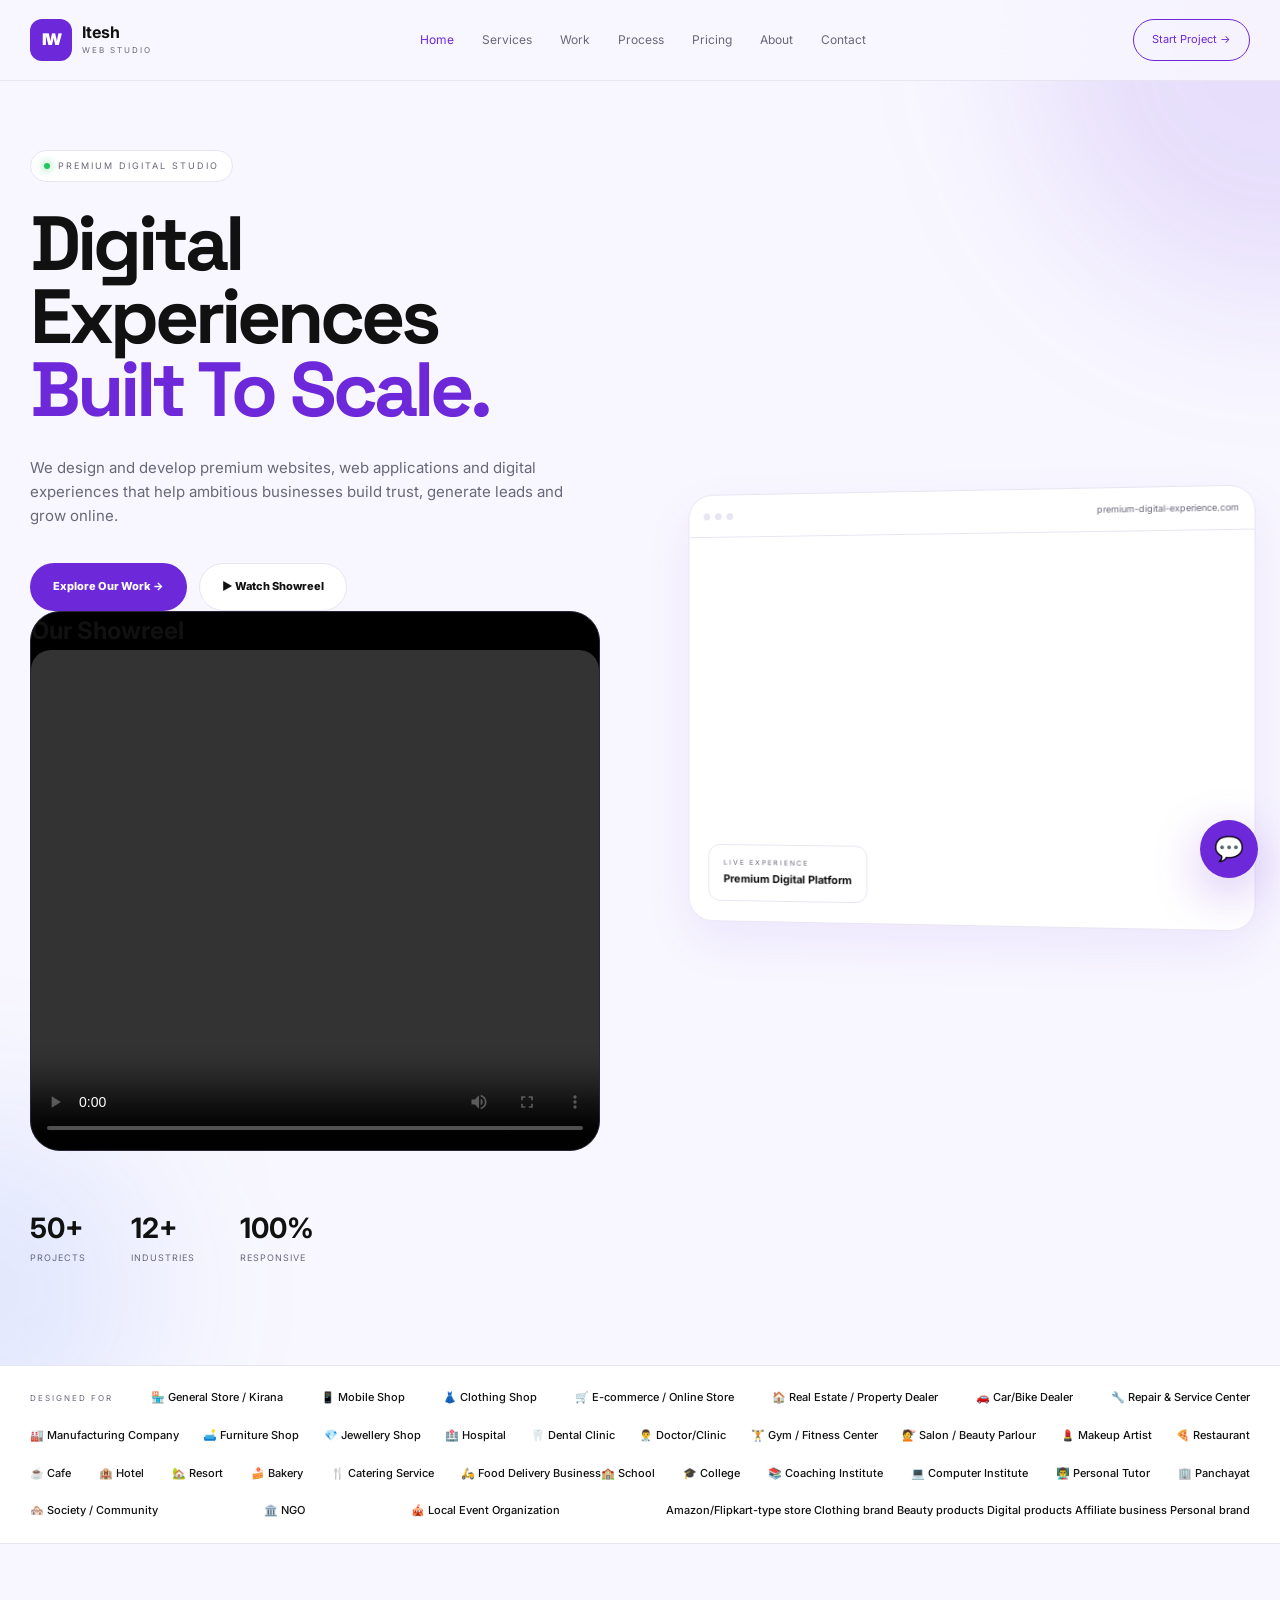
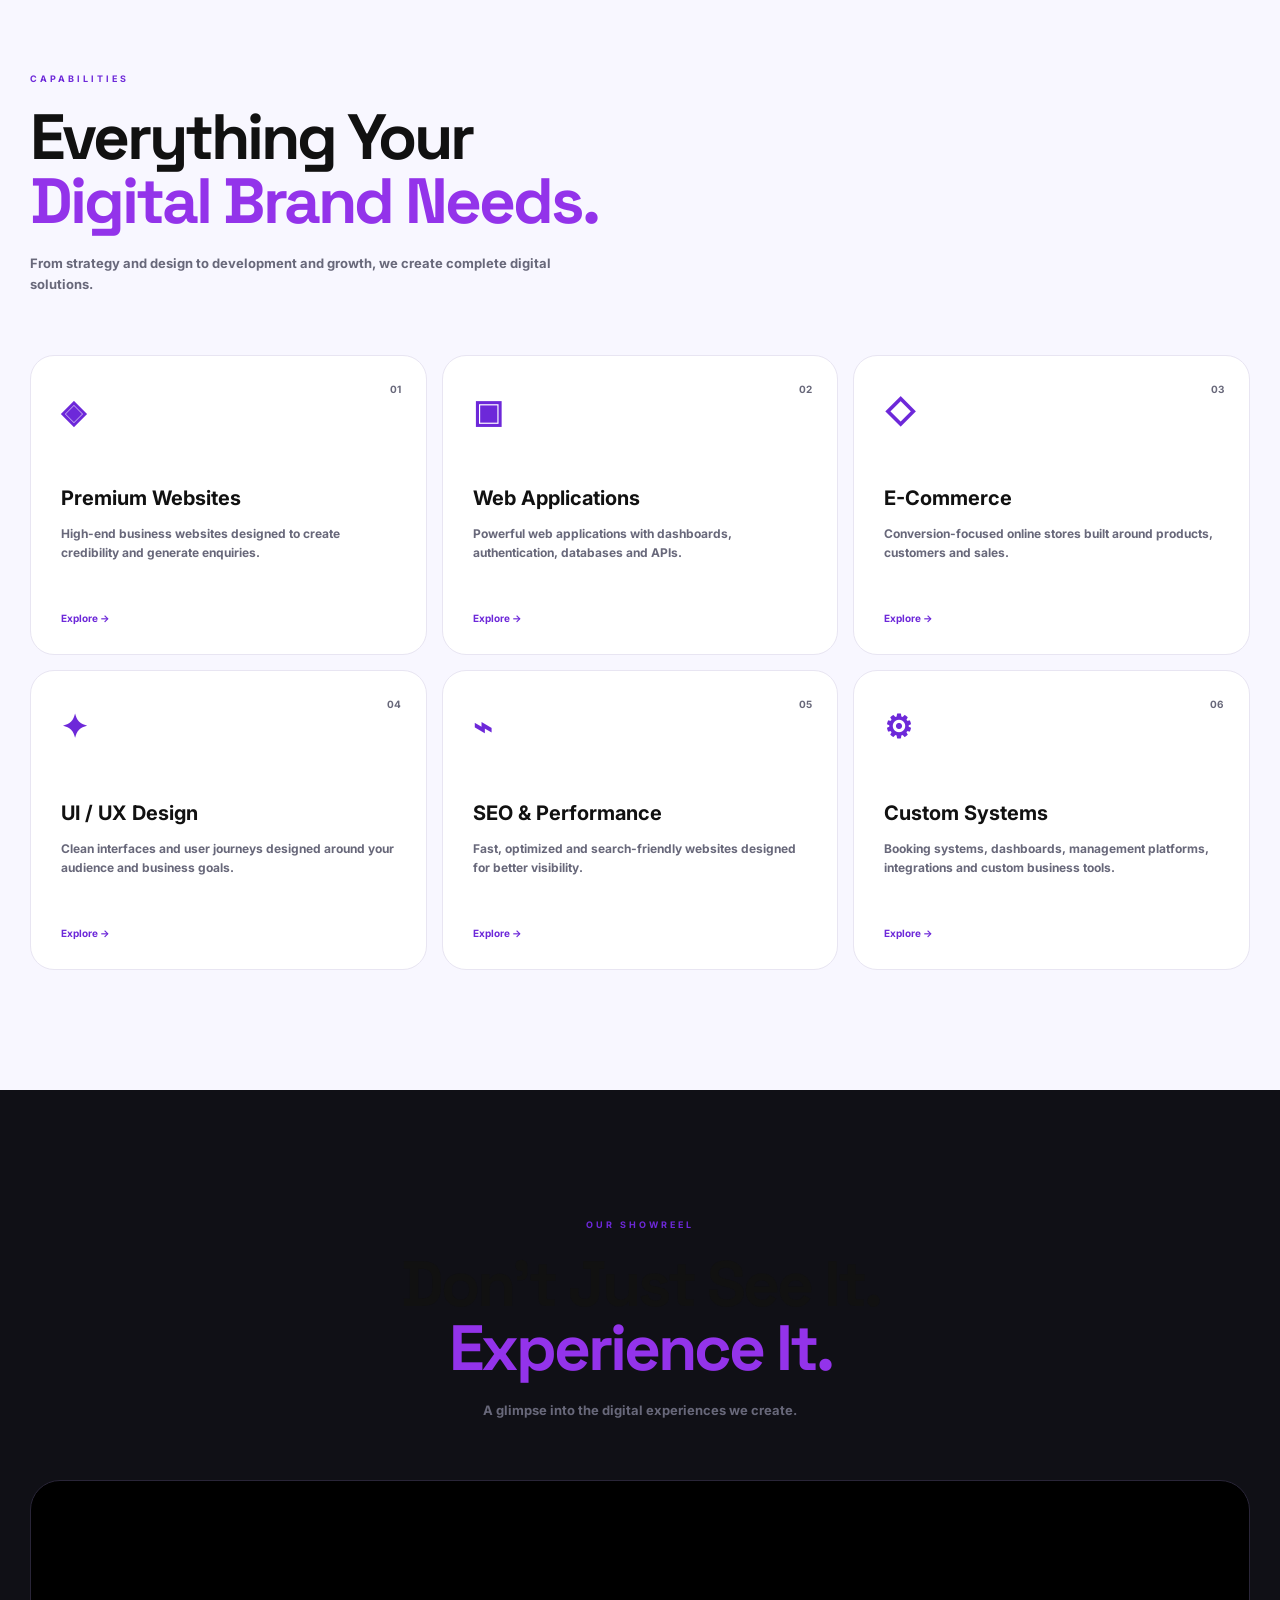
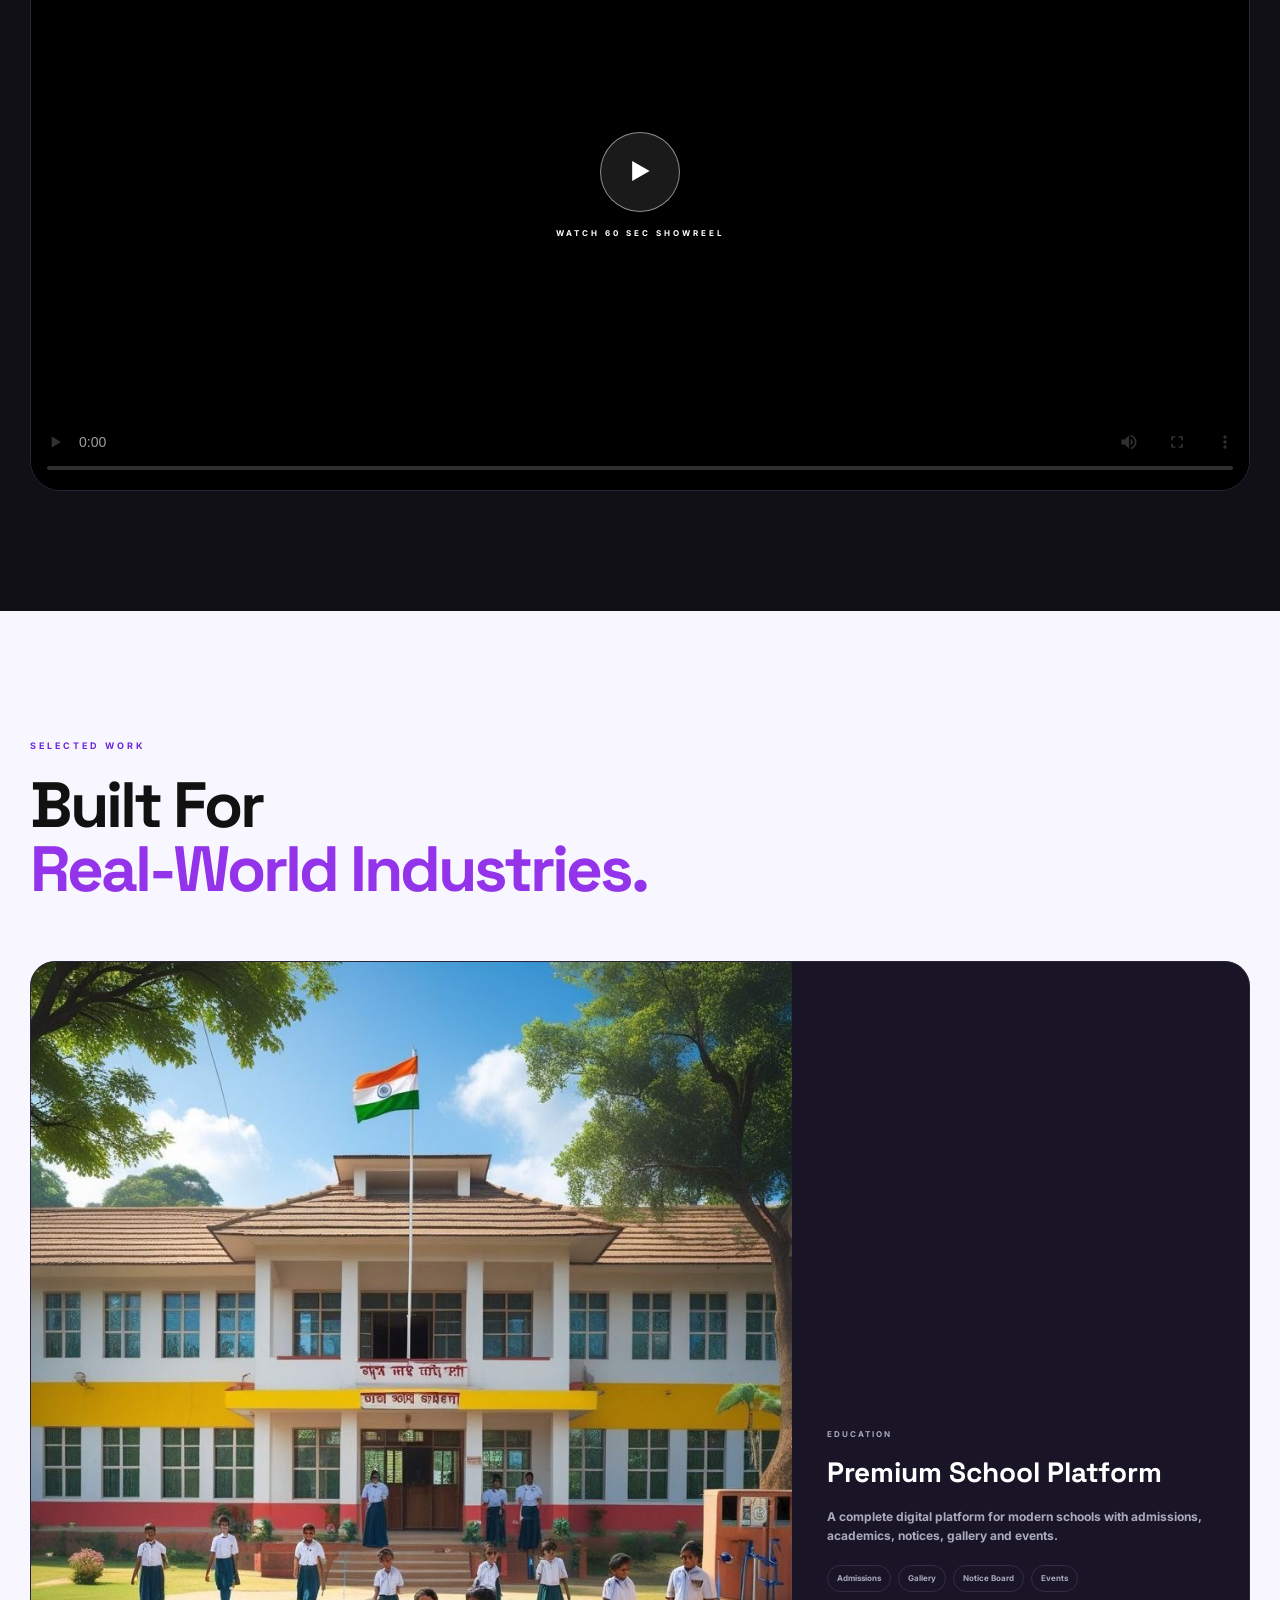
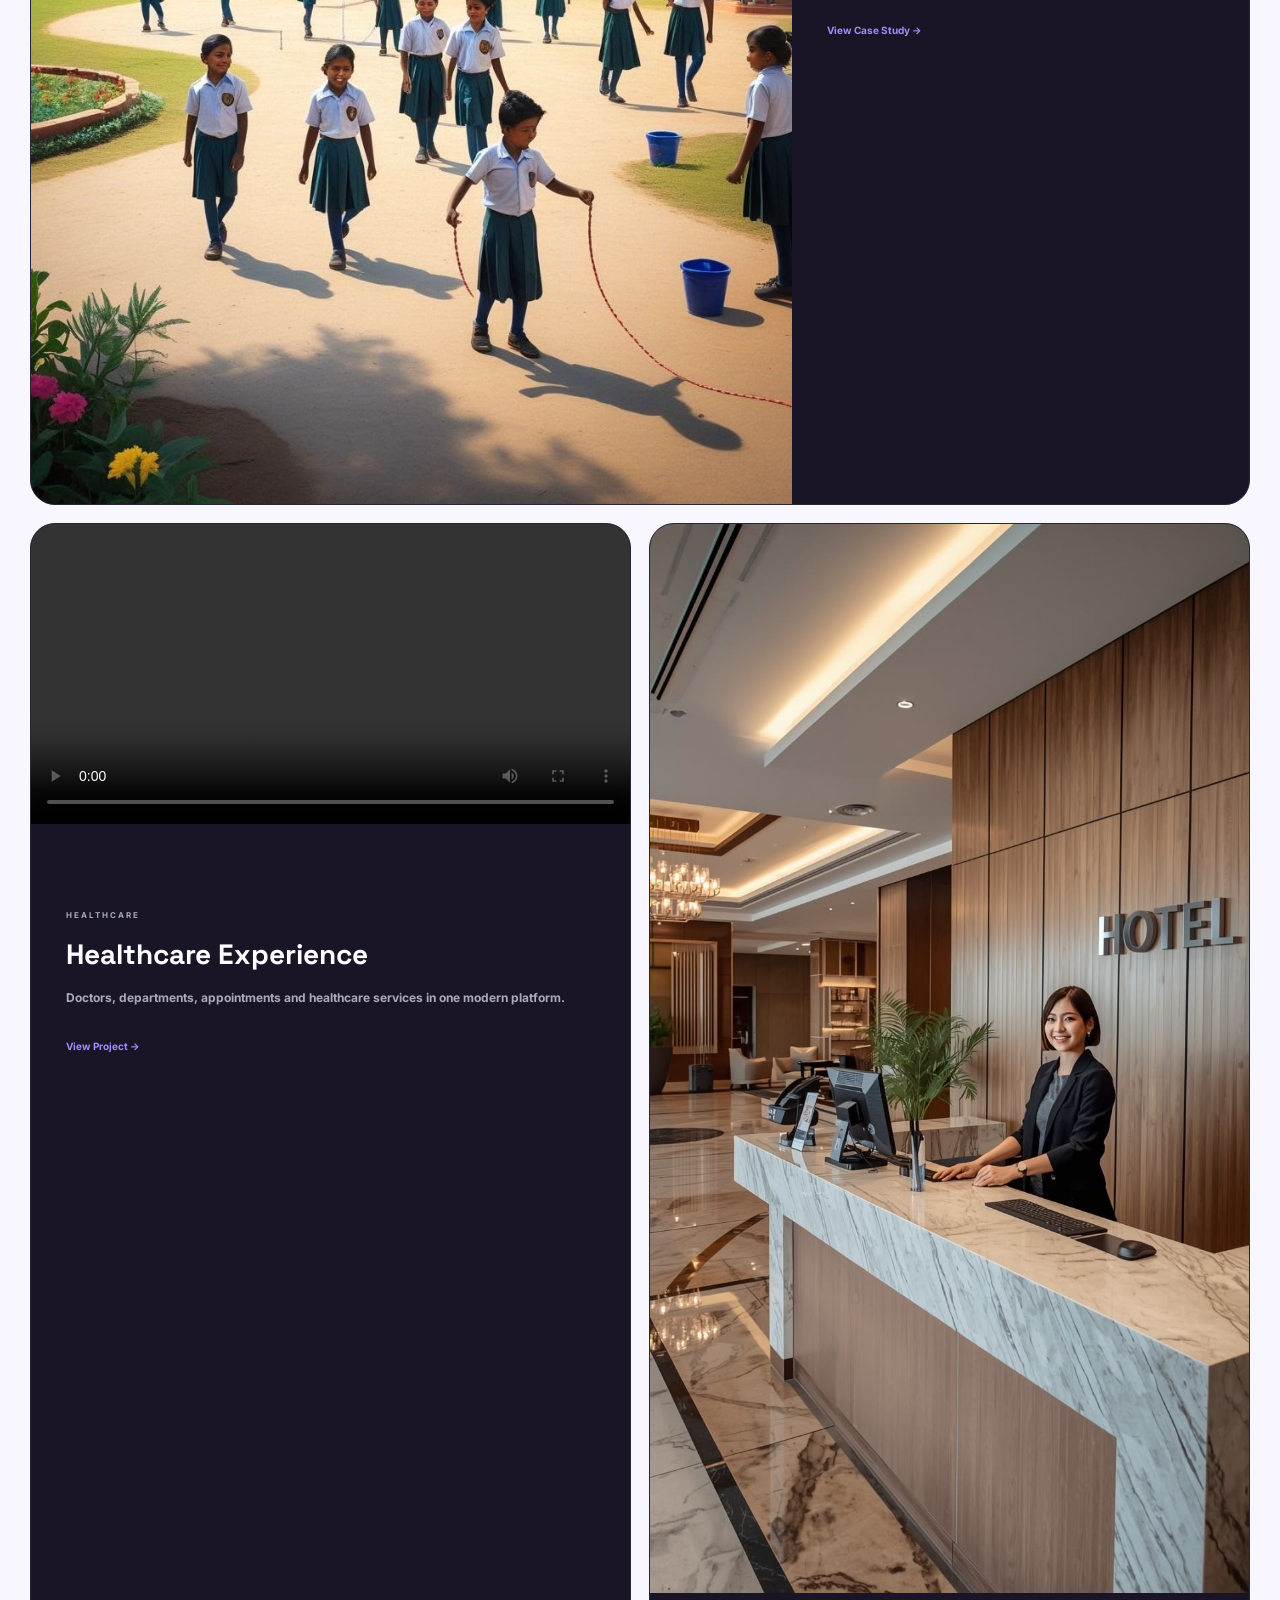
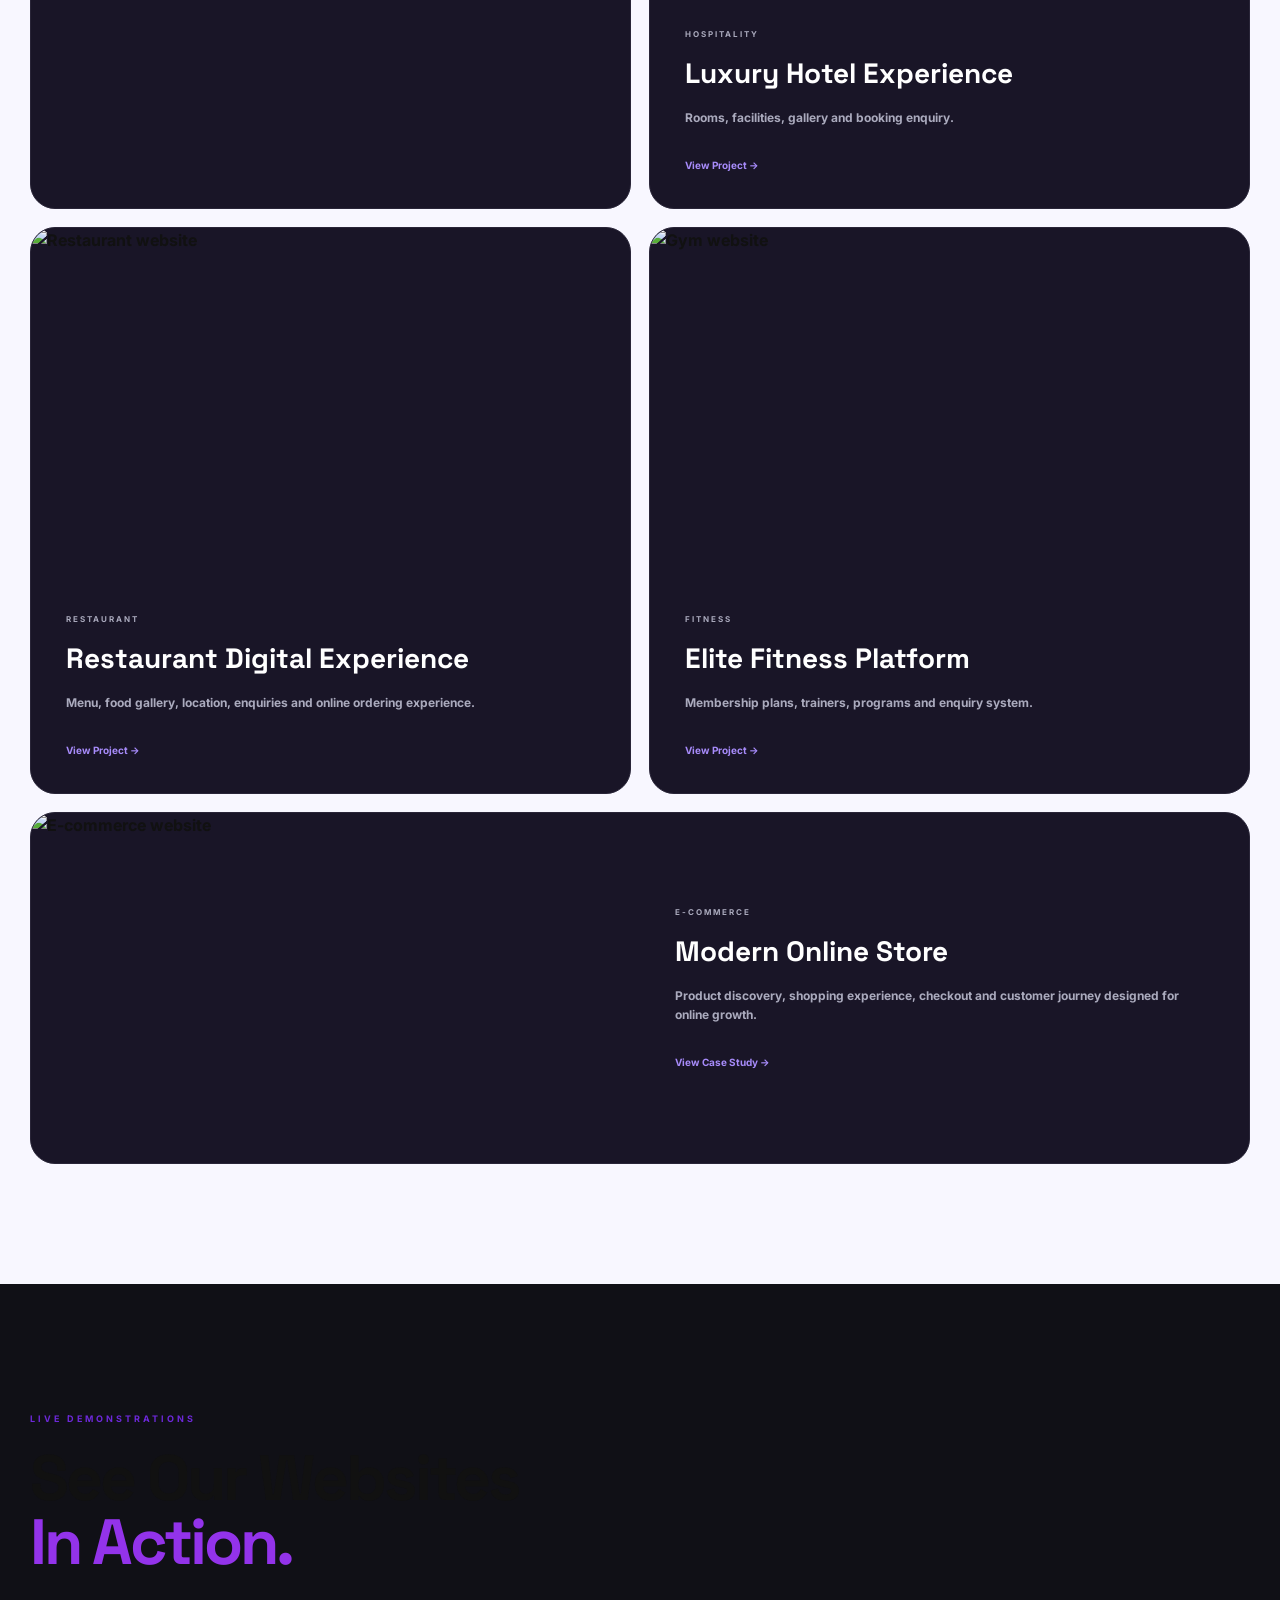
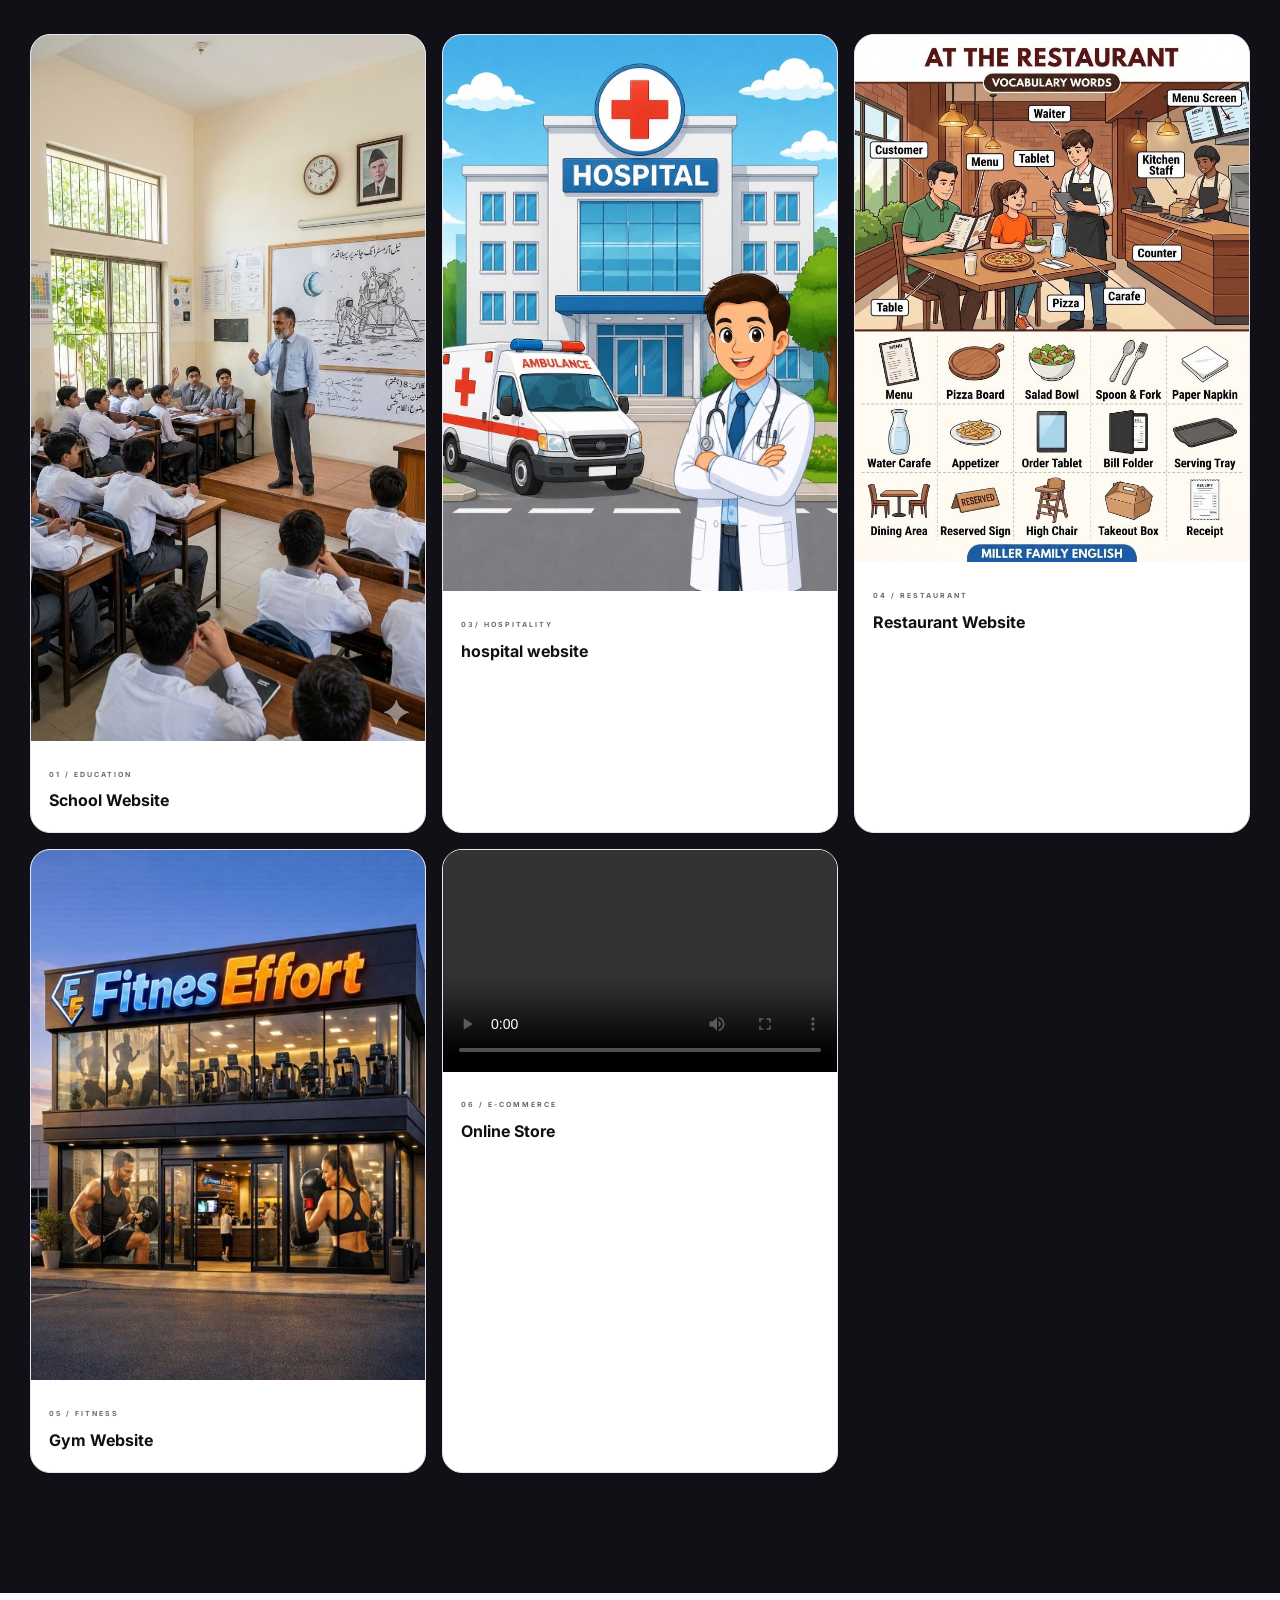
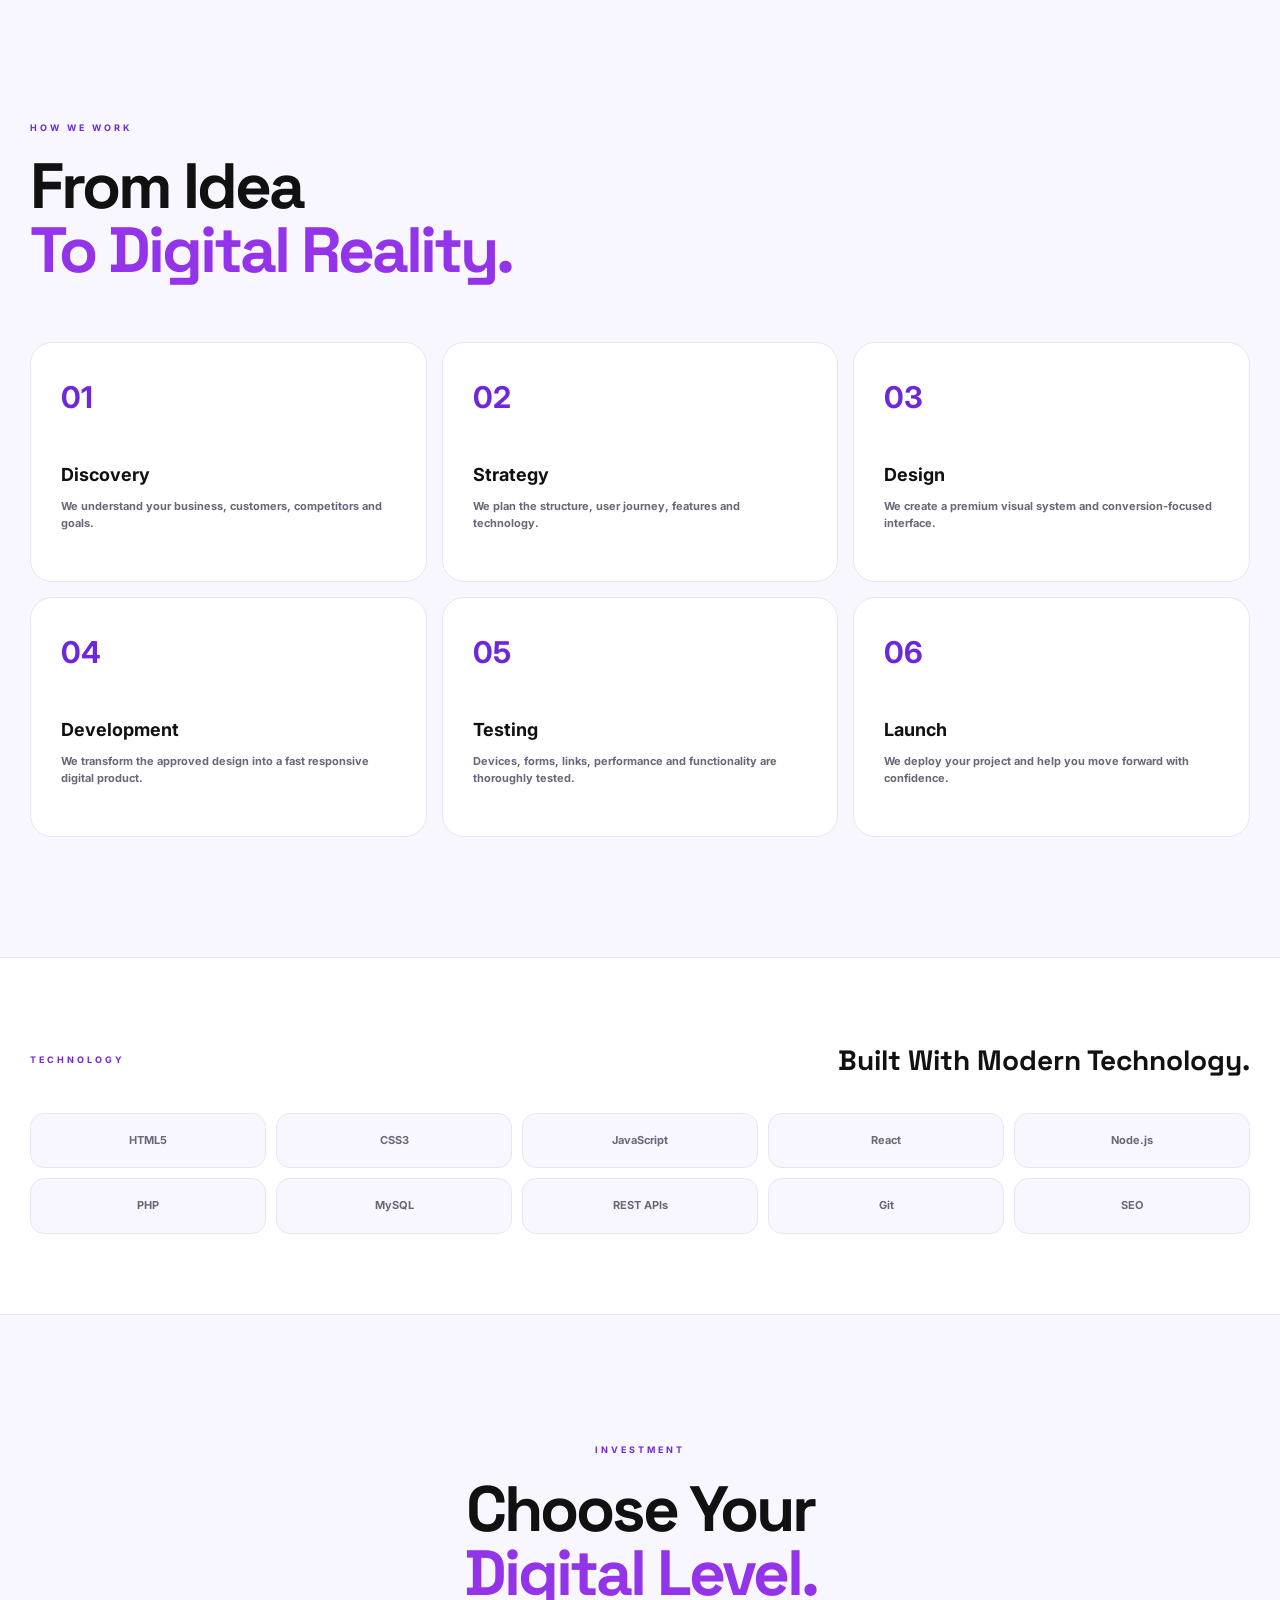
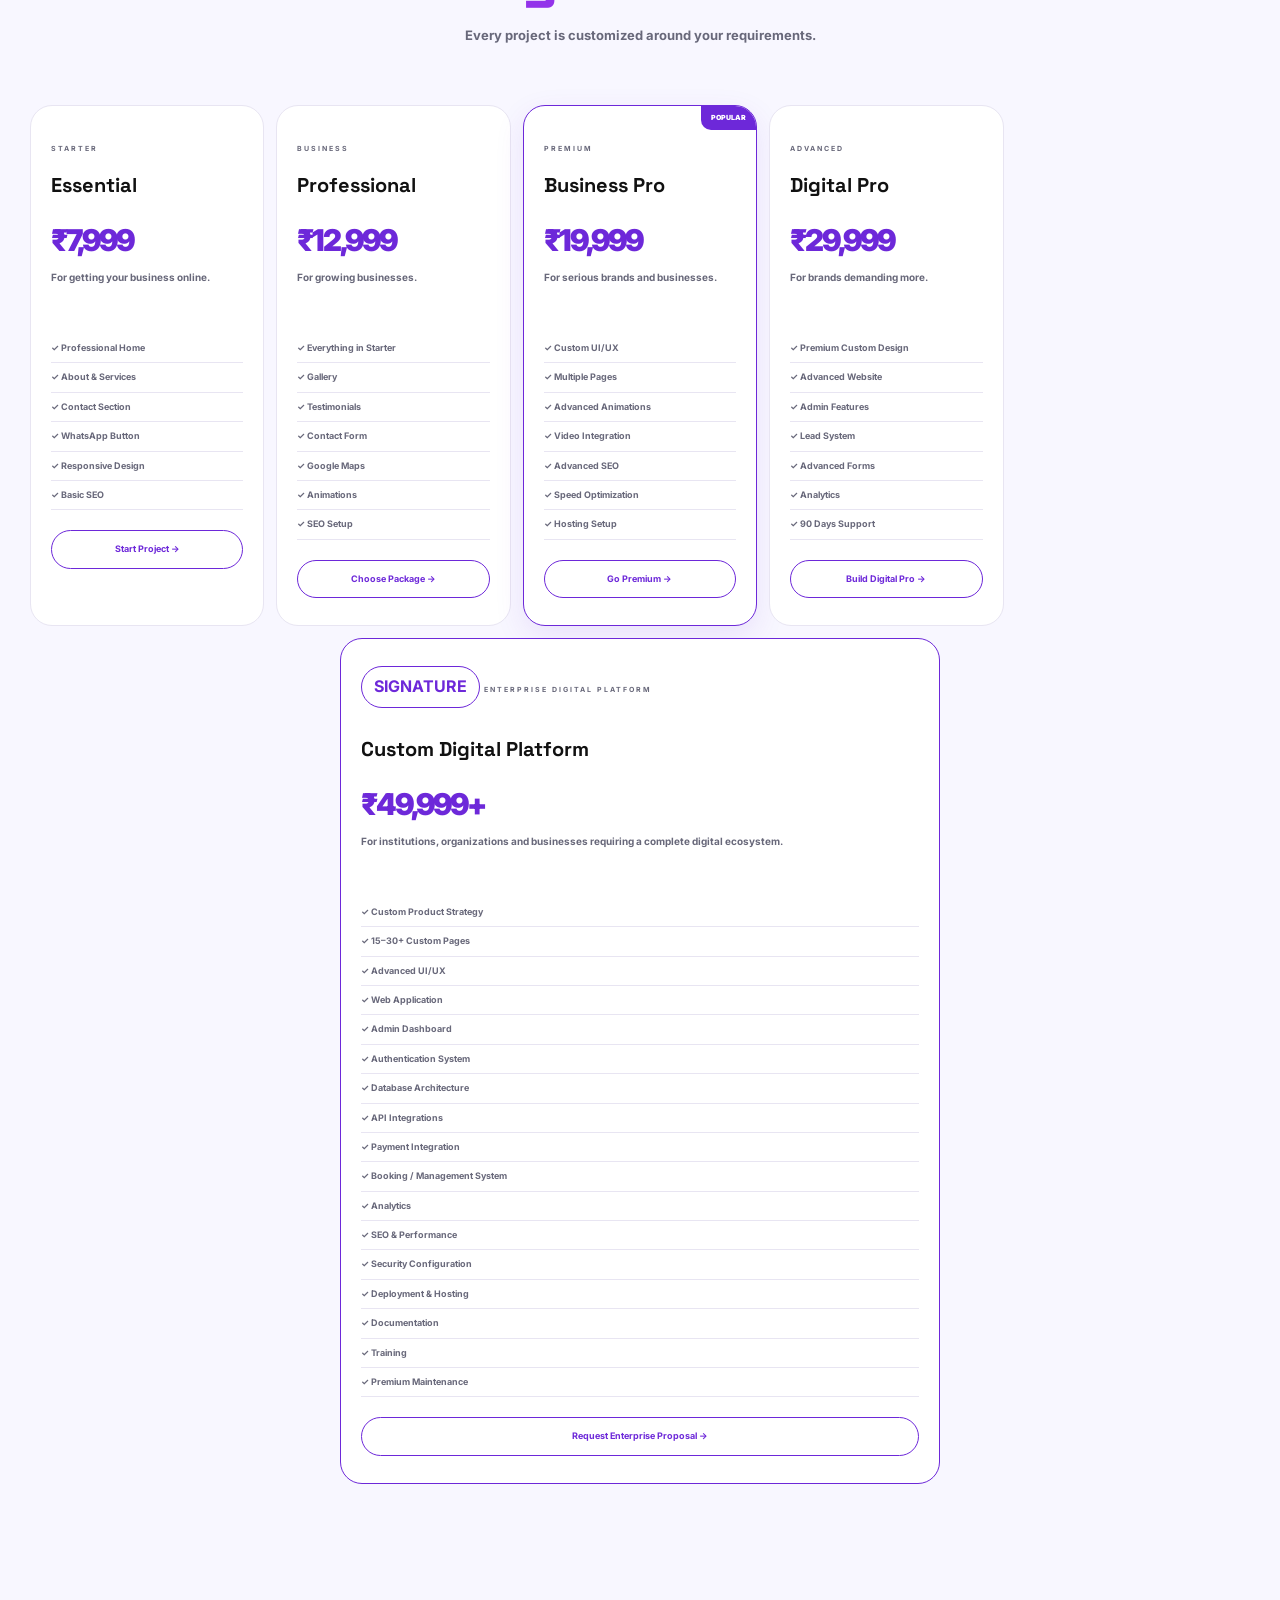
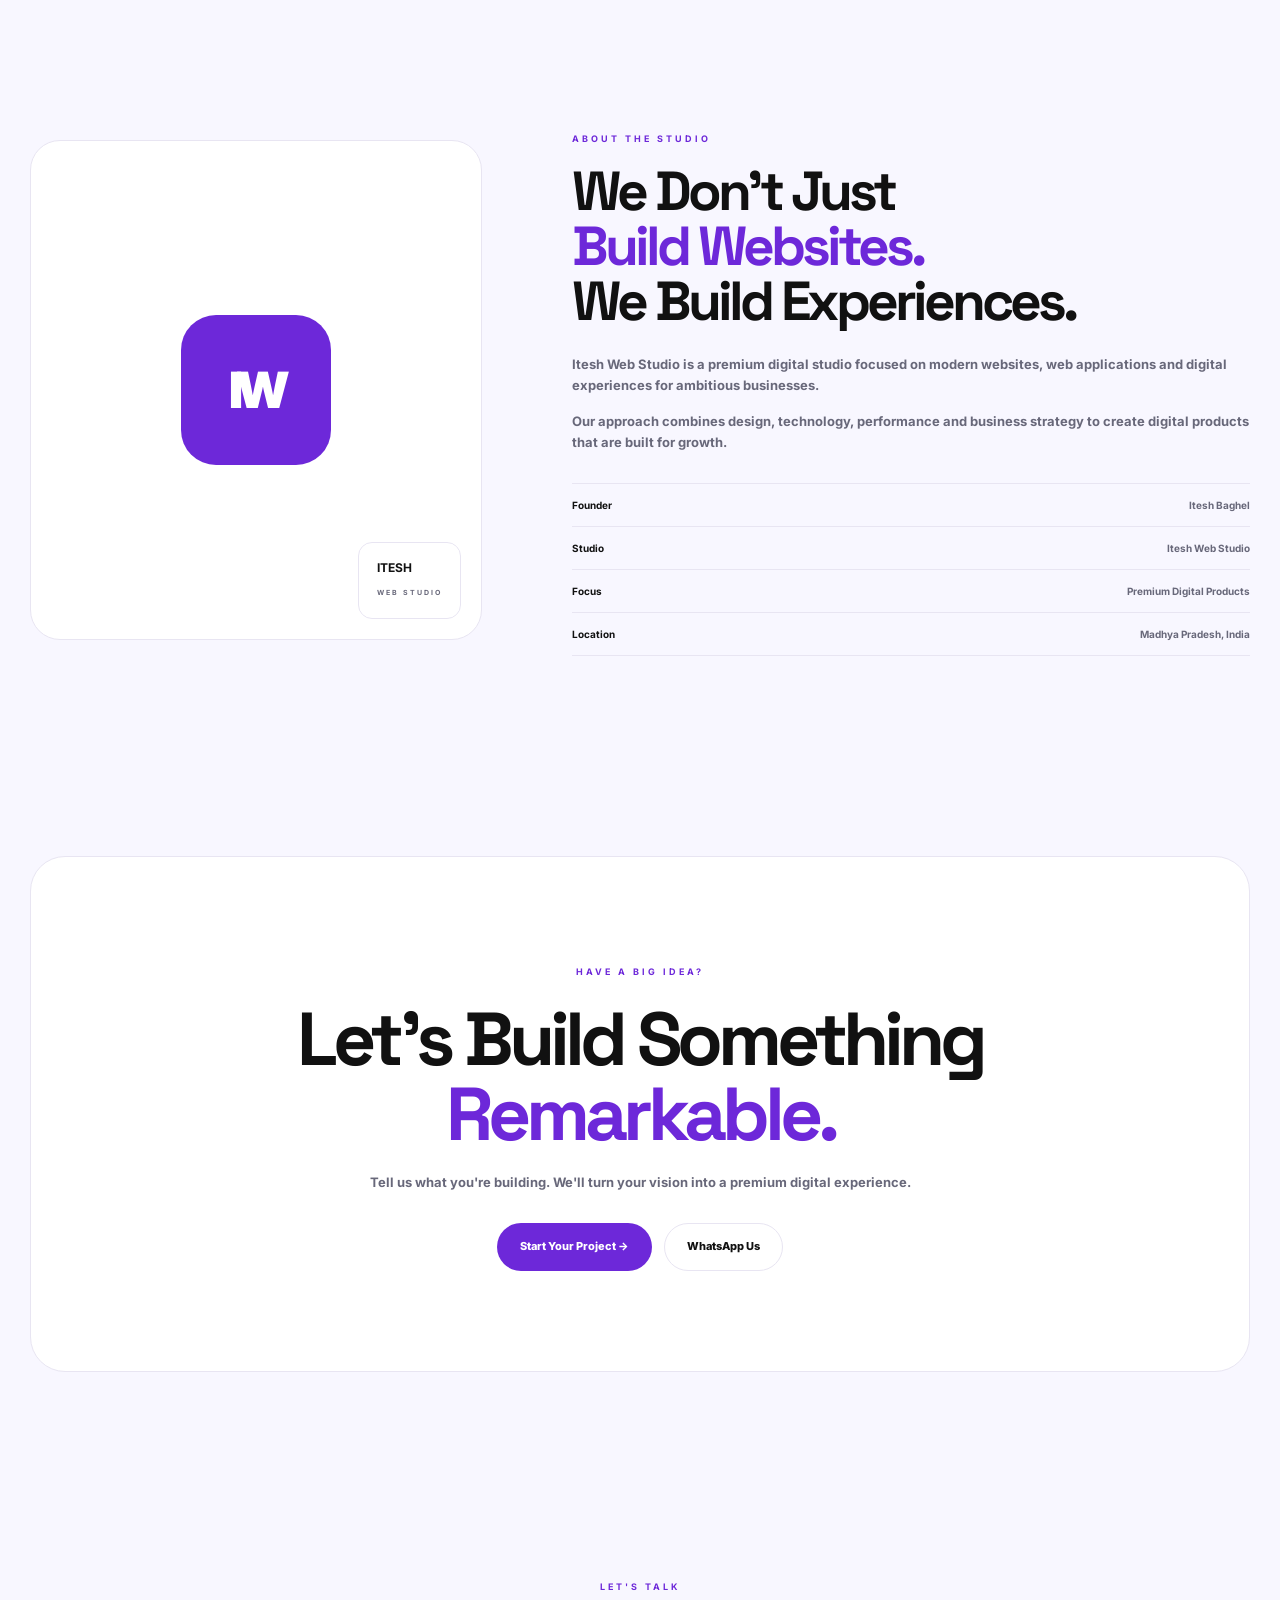
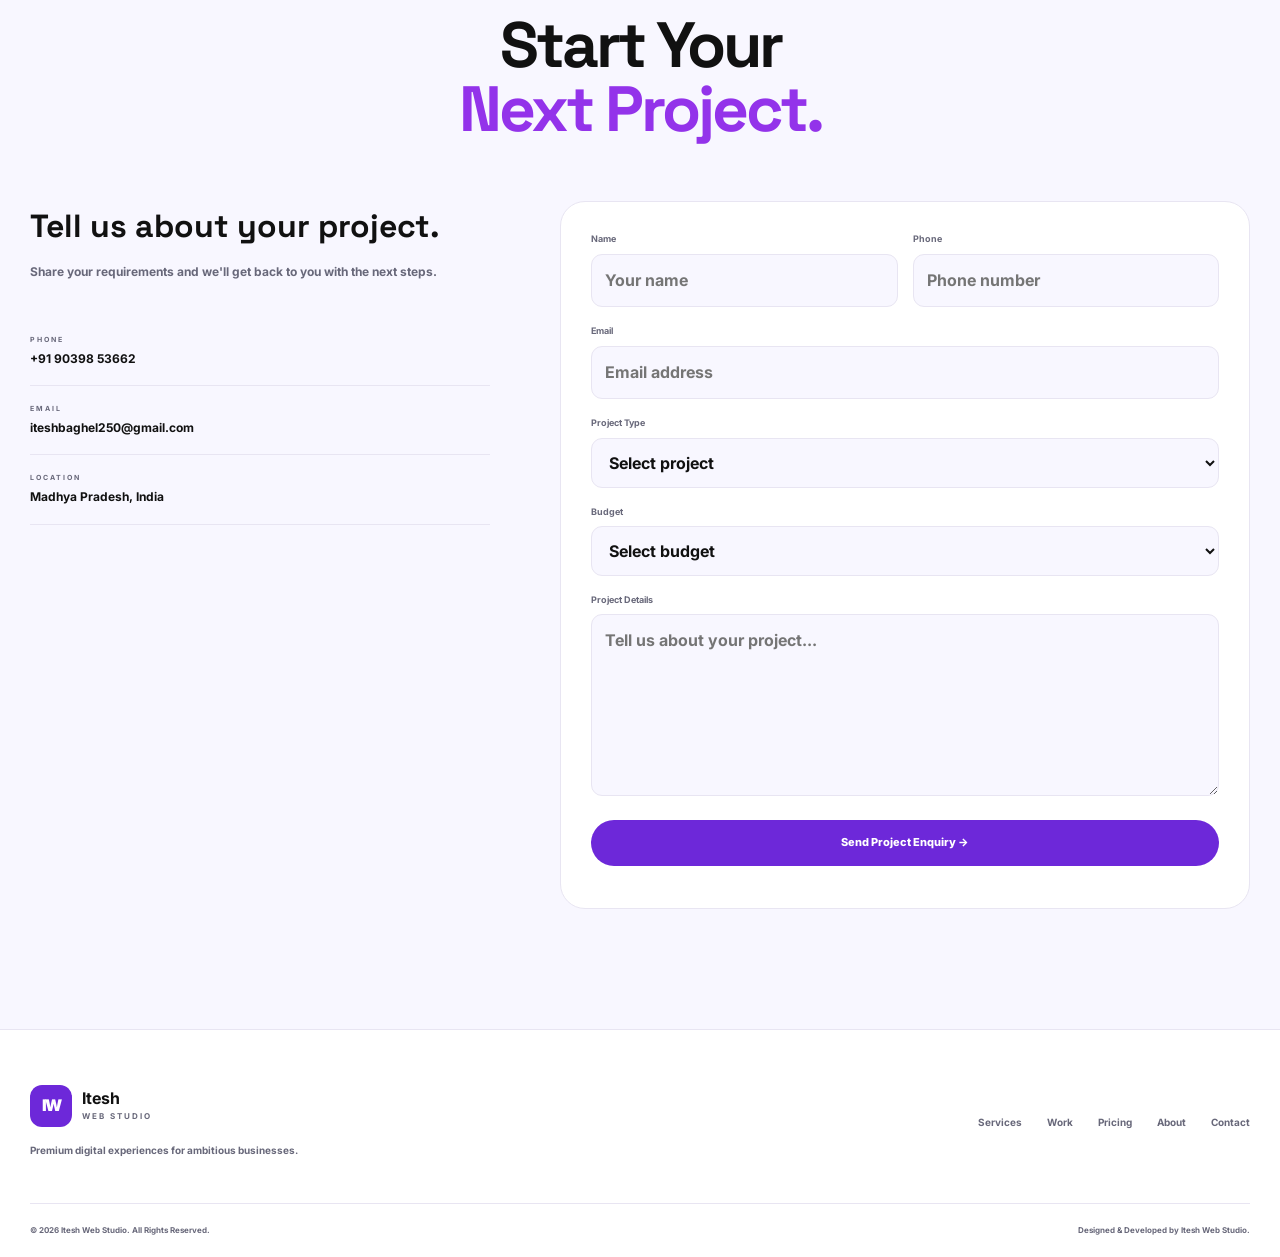
==== commit 7dfcbda9: "Fix image filename case in index.html" ====
--- a/index.html
+++ b/index.html
@@ -623,7 +623,7 @@
 
 
         <div class="demo-card reveal">
-        <img src="fitness.JPG" alt="gym website">
+        <img src="Fitness.JPG" alt="gym website">
       <div>
     <span>05 / FITNESS</span>
     <h3>Gym Website</h3>
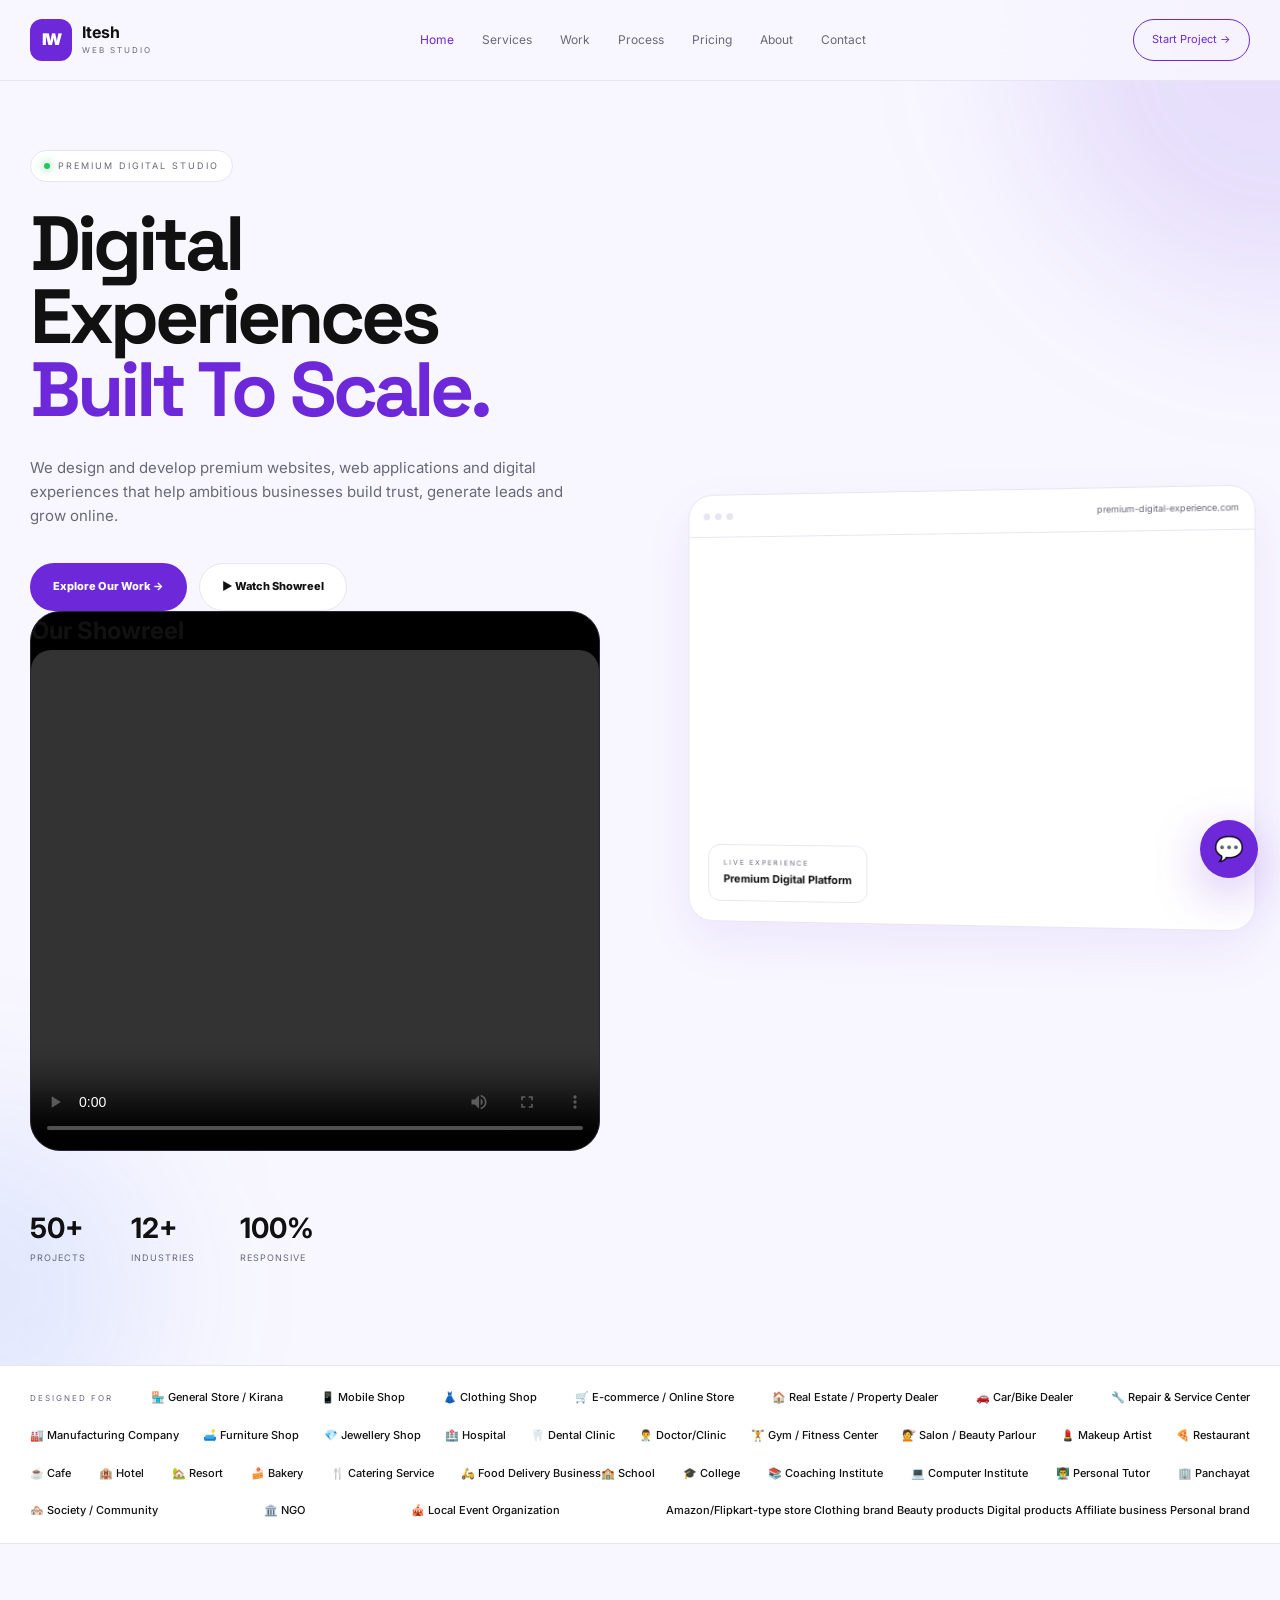
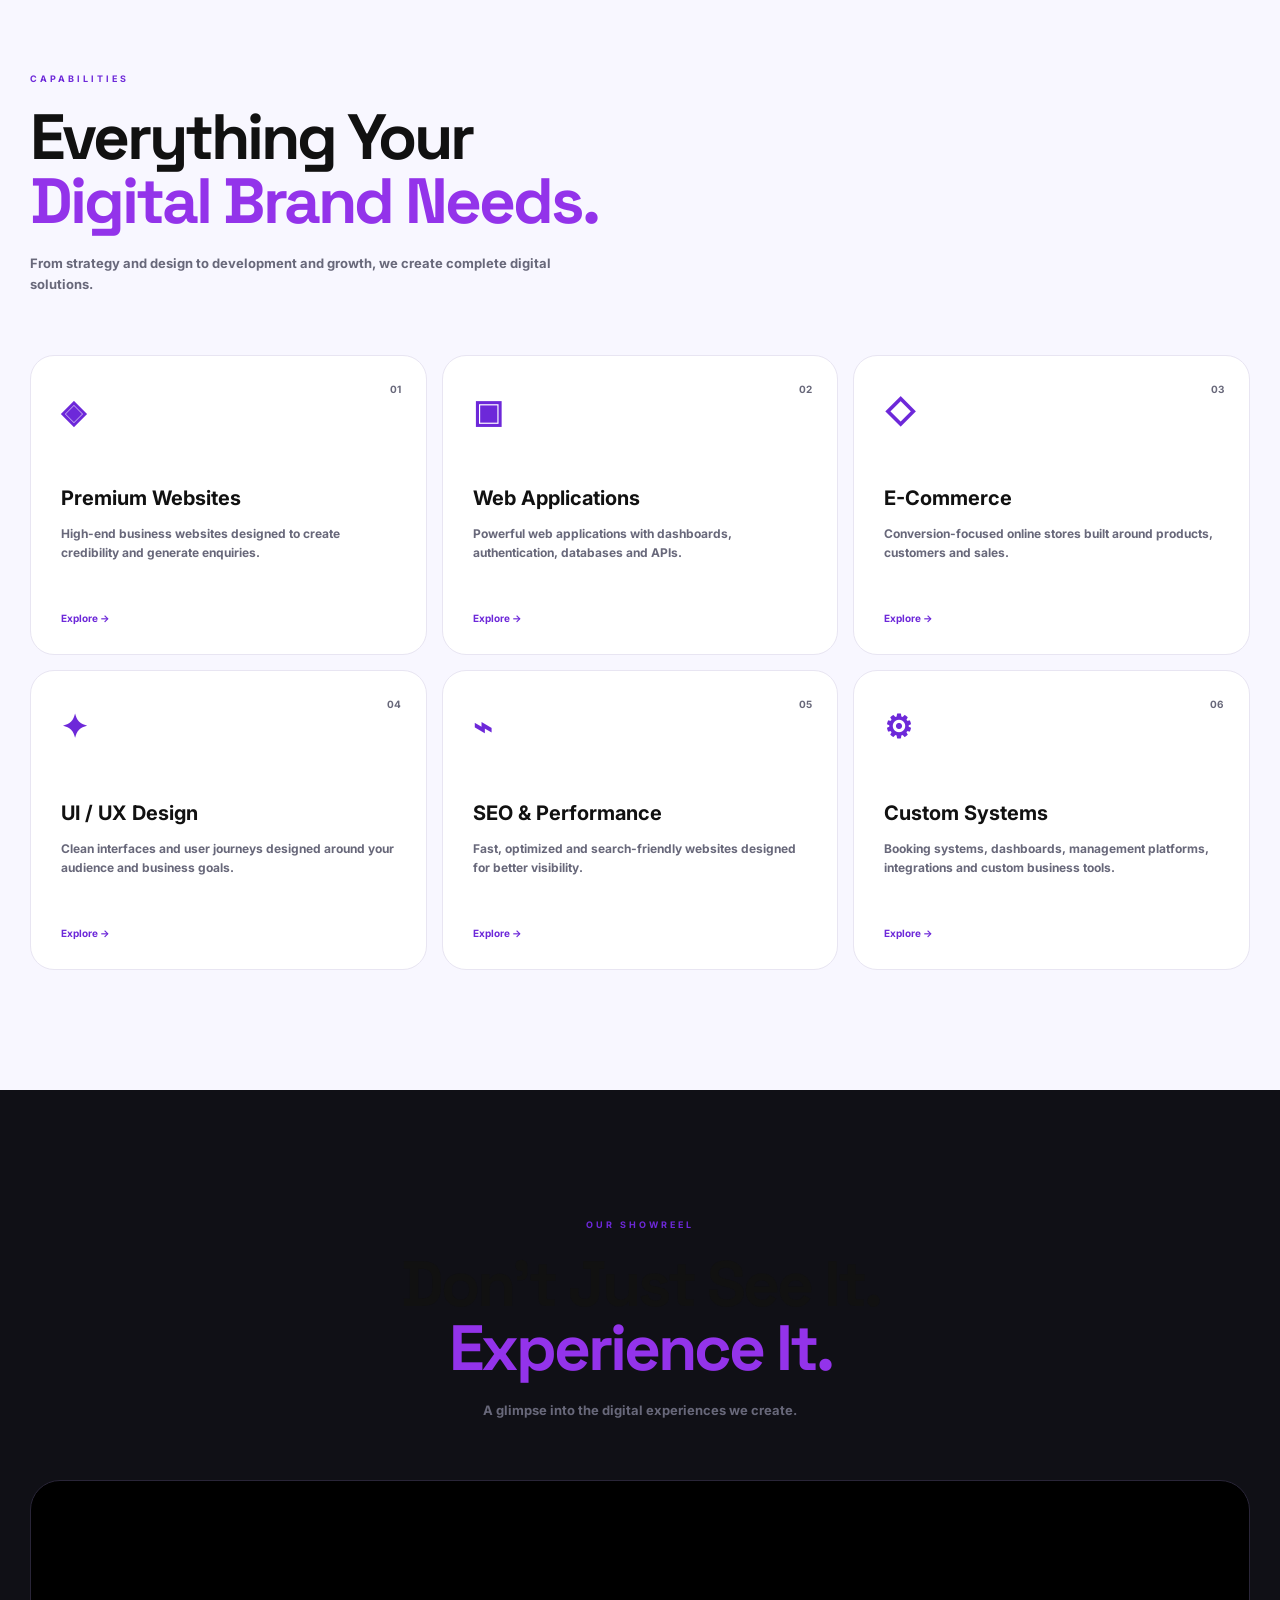
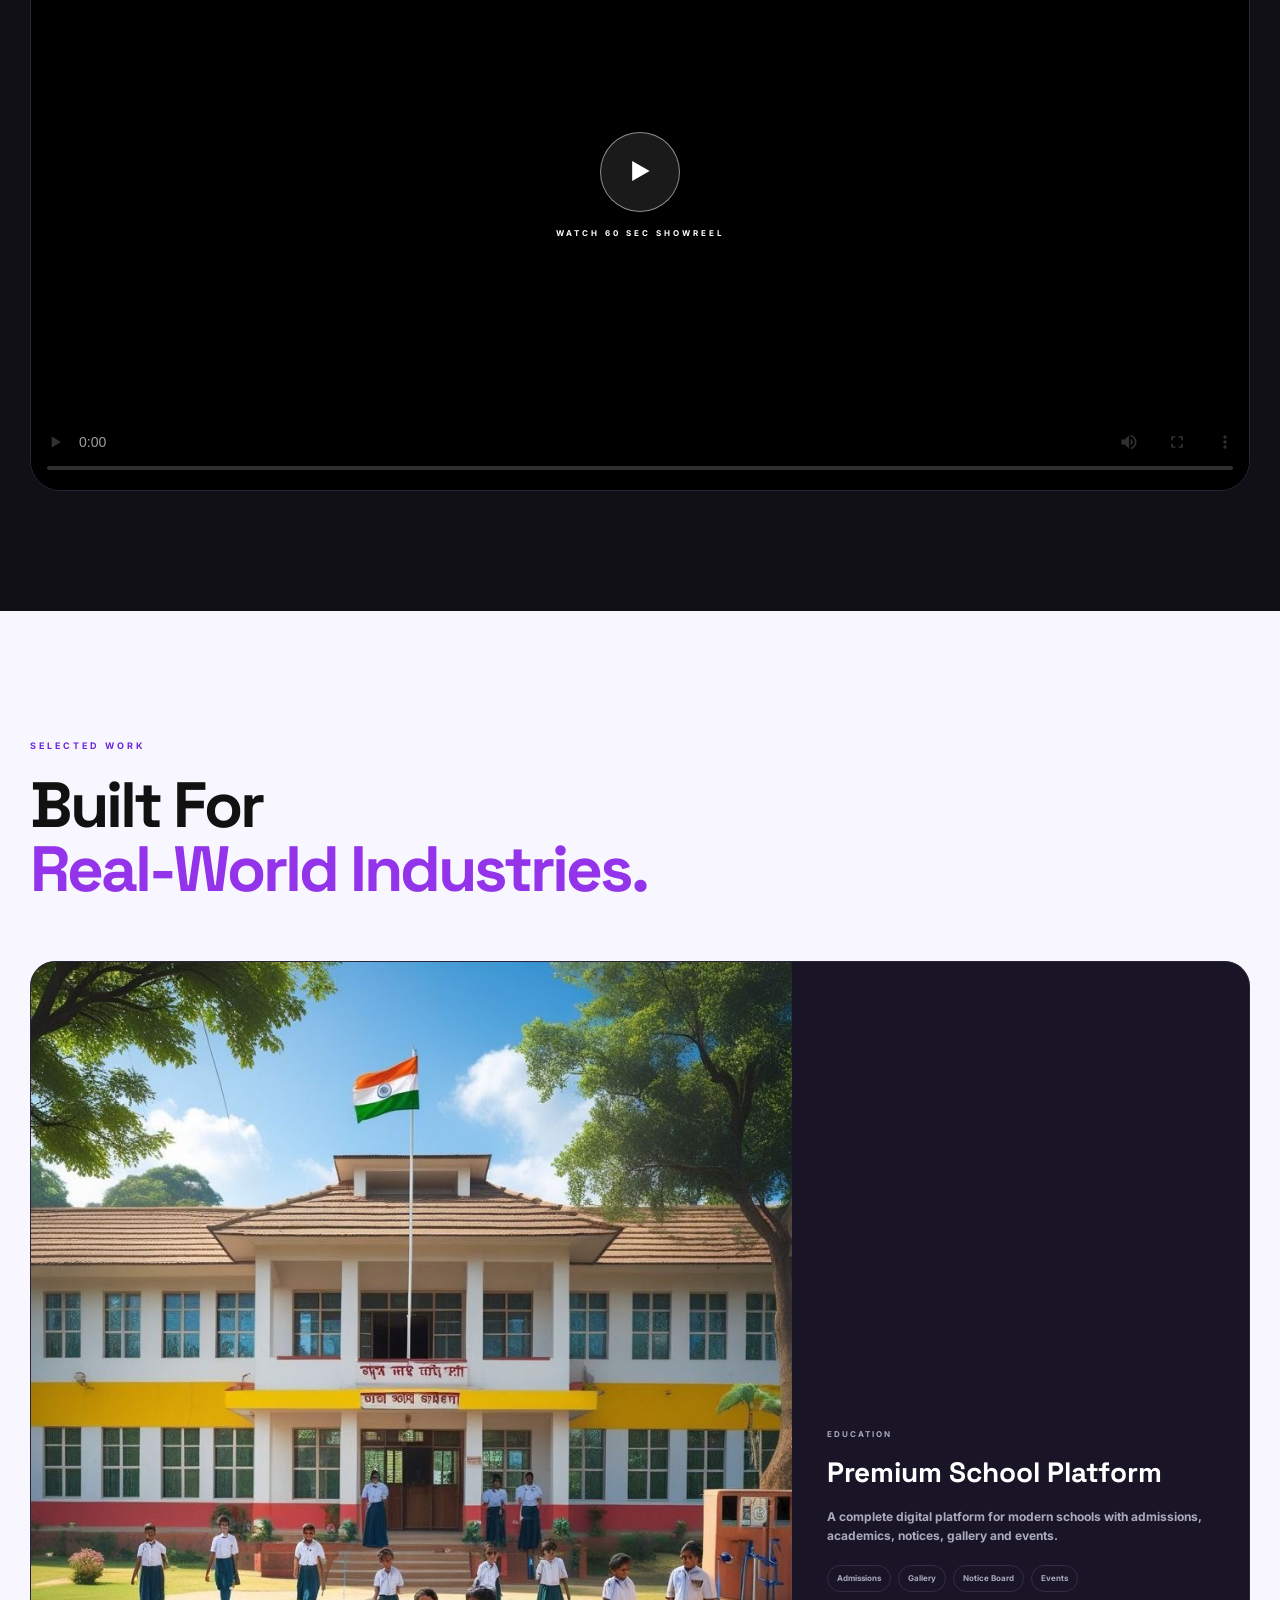
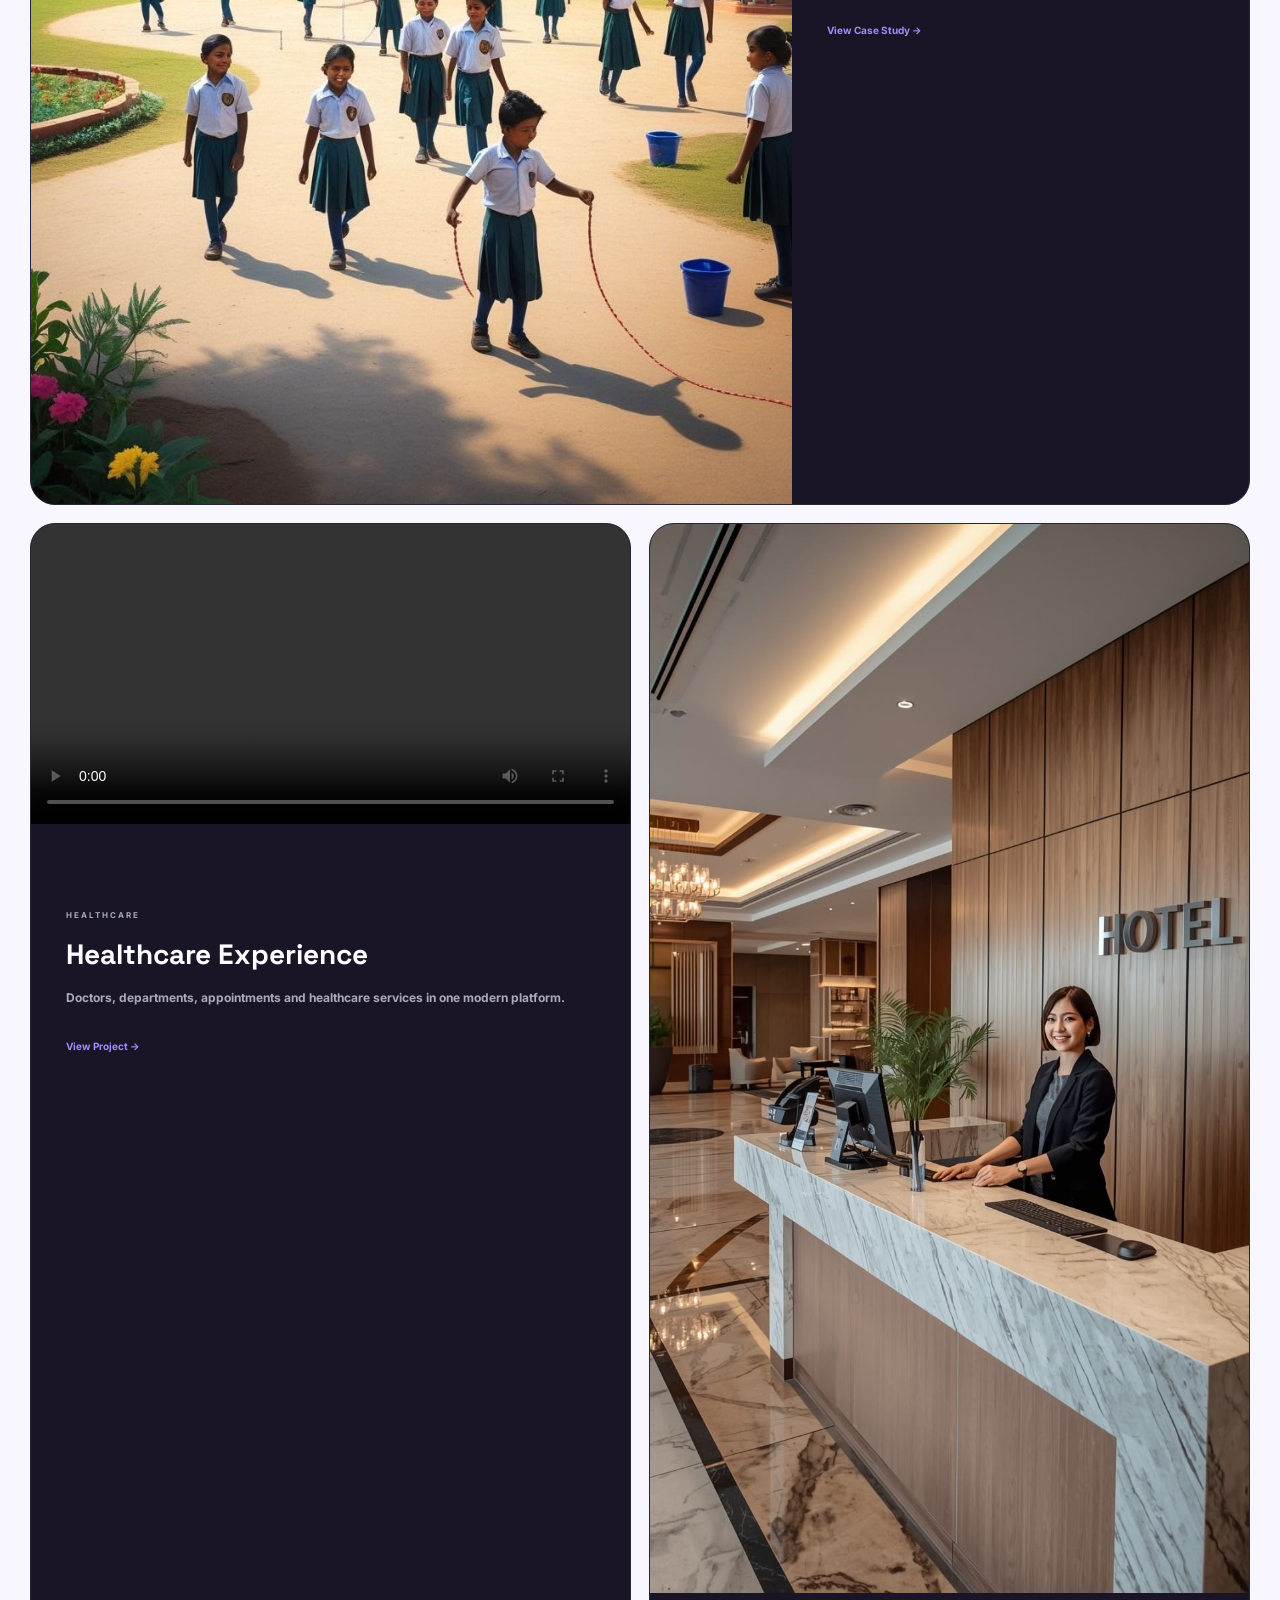
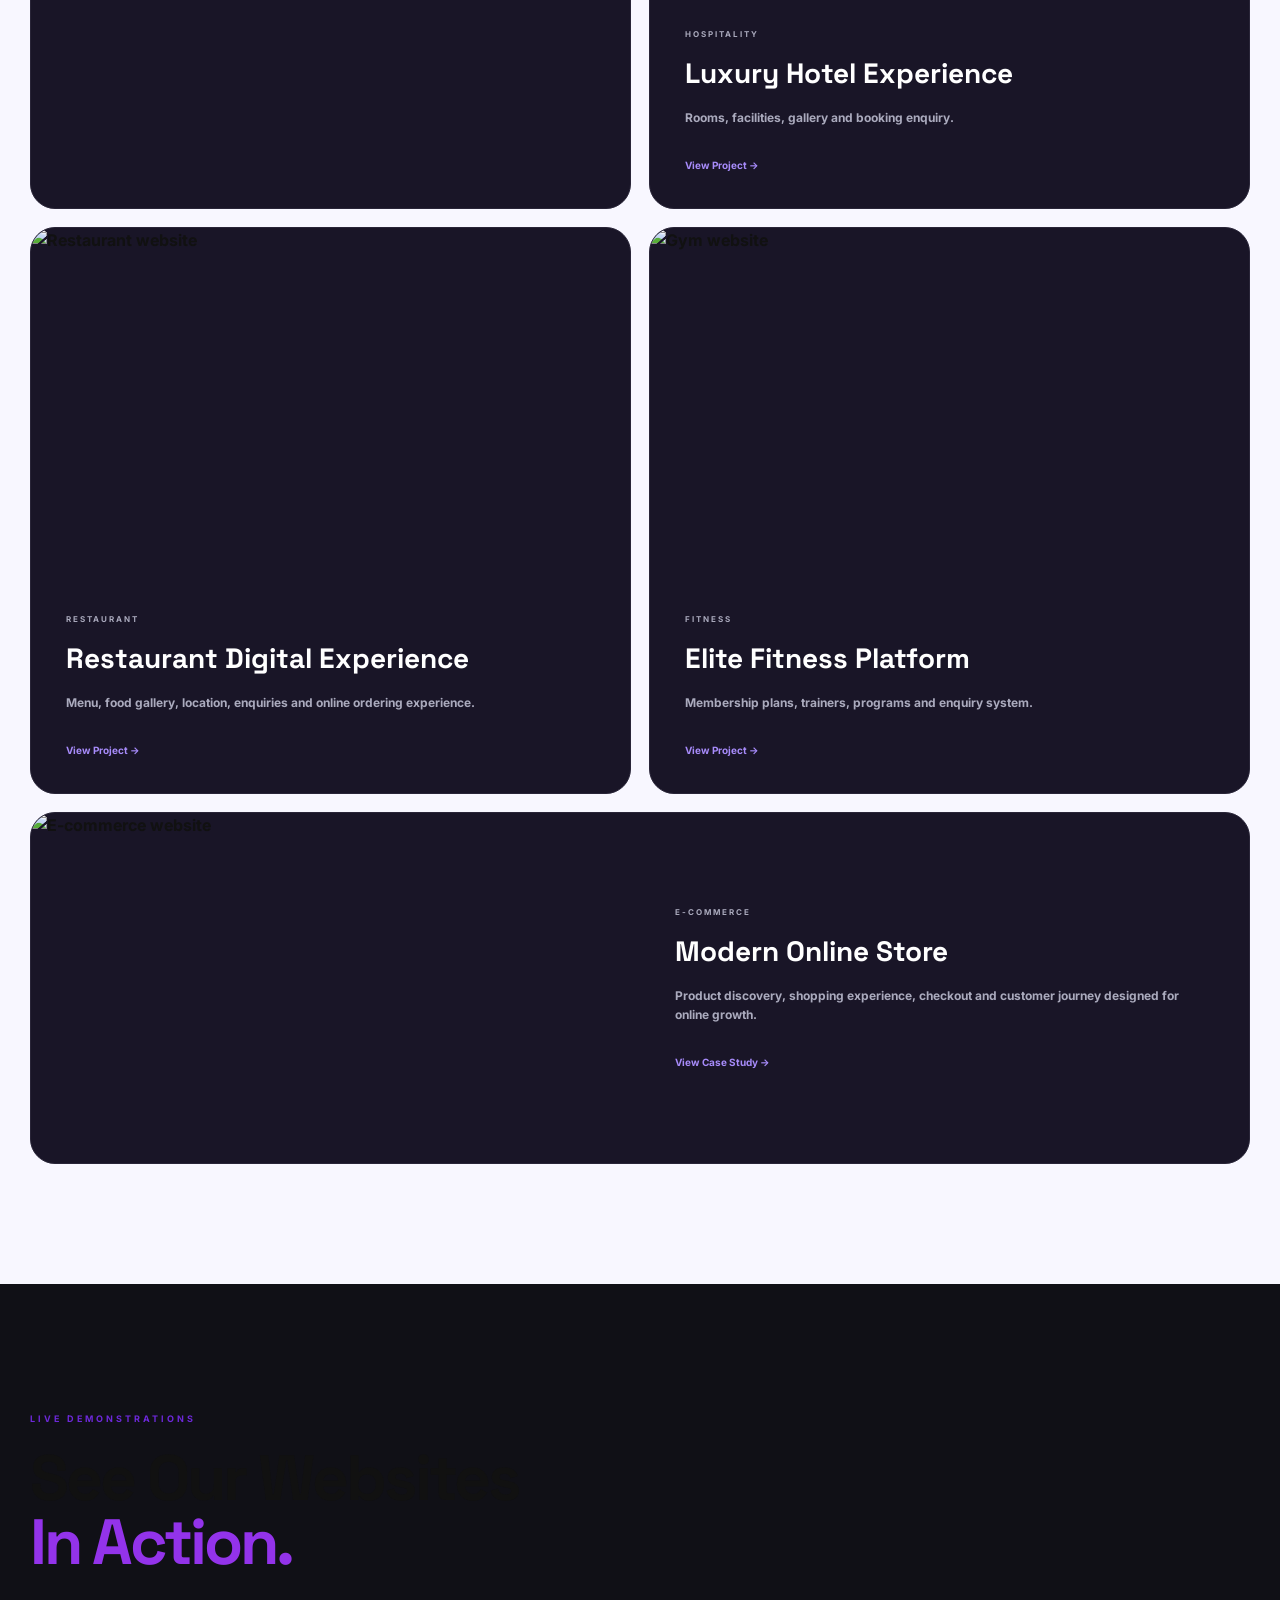
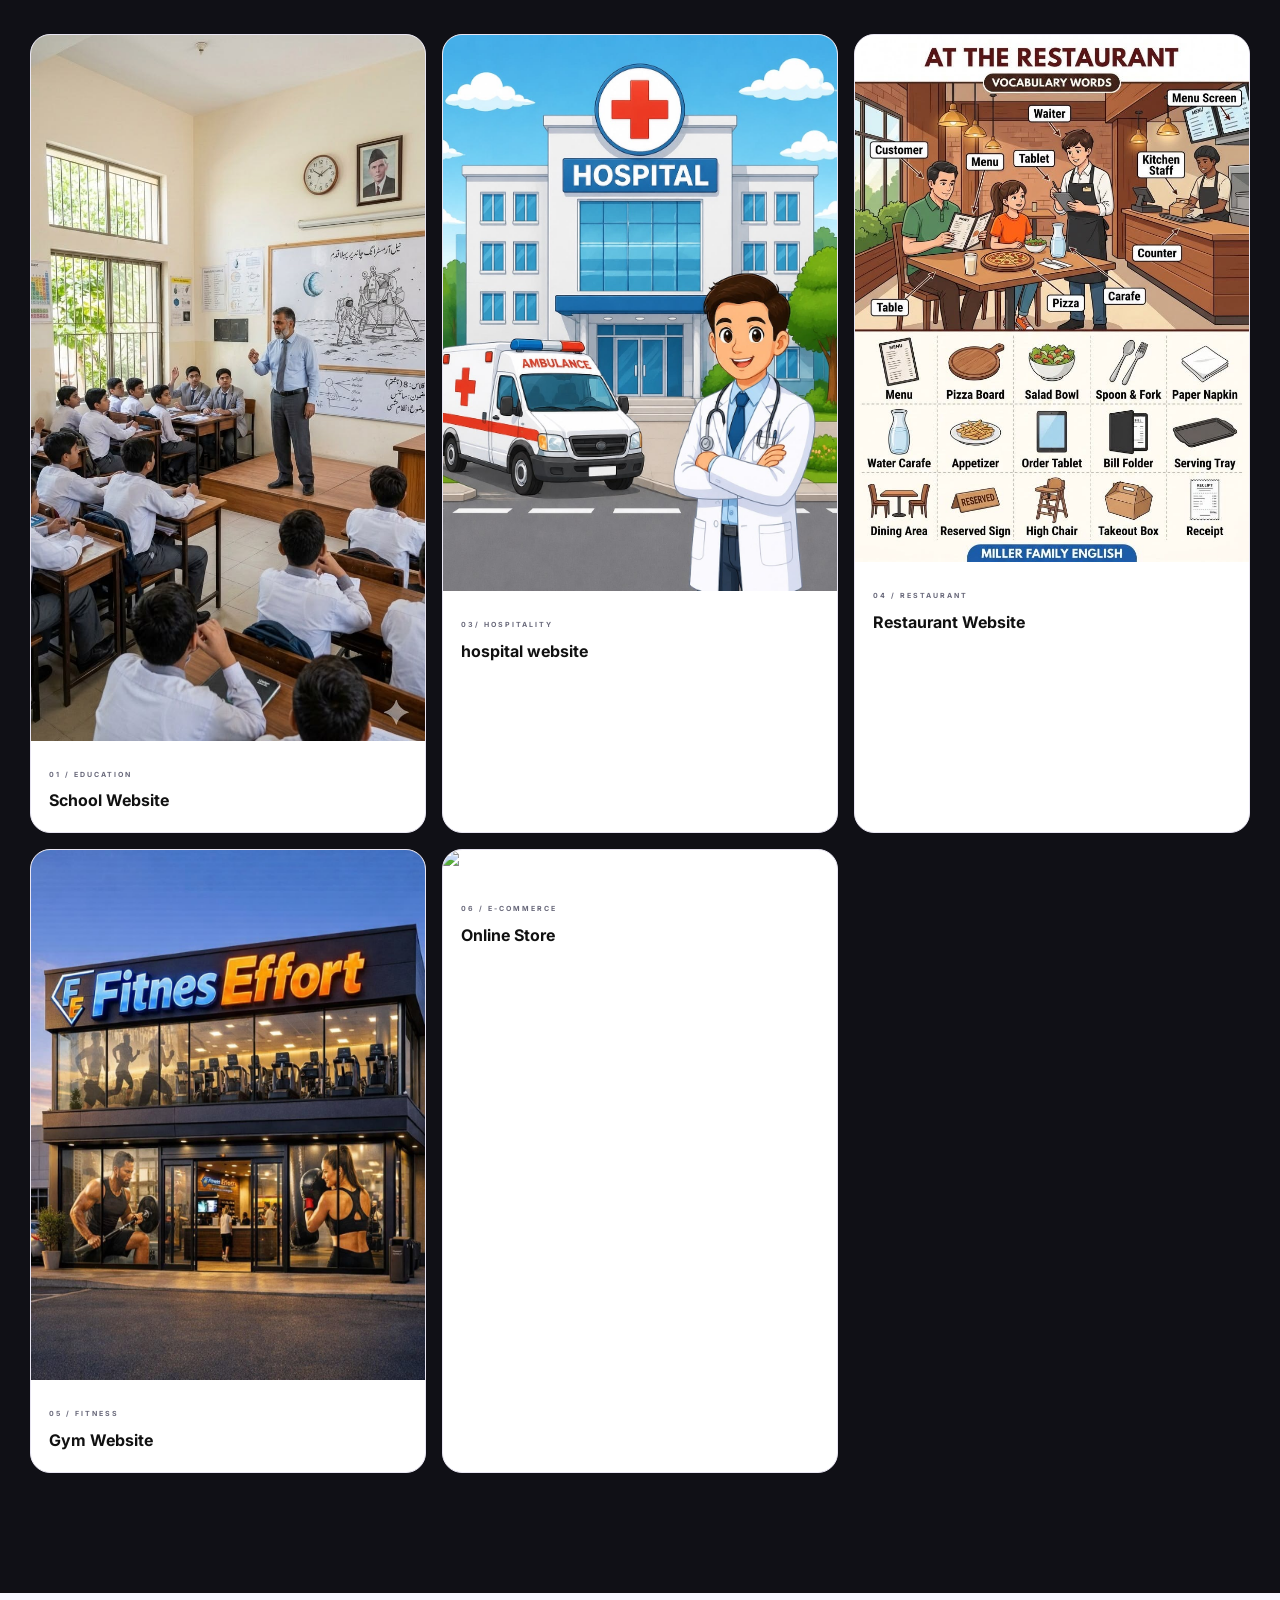
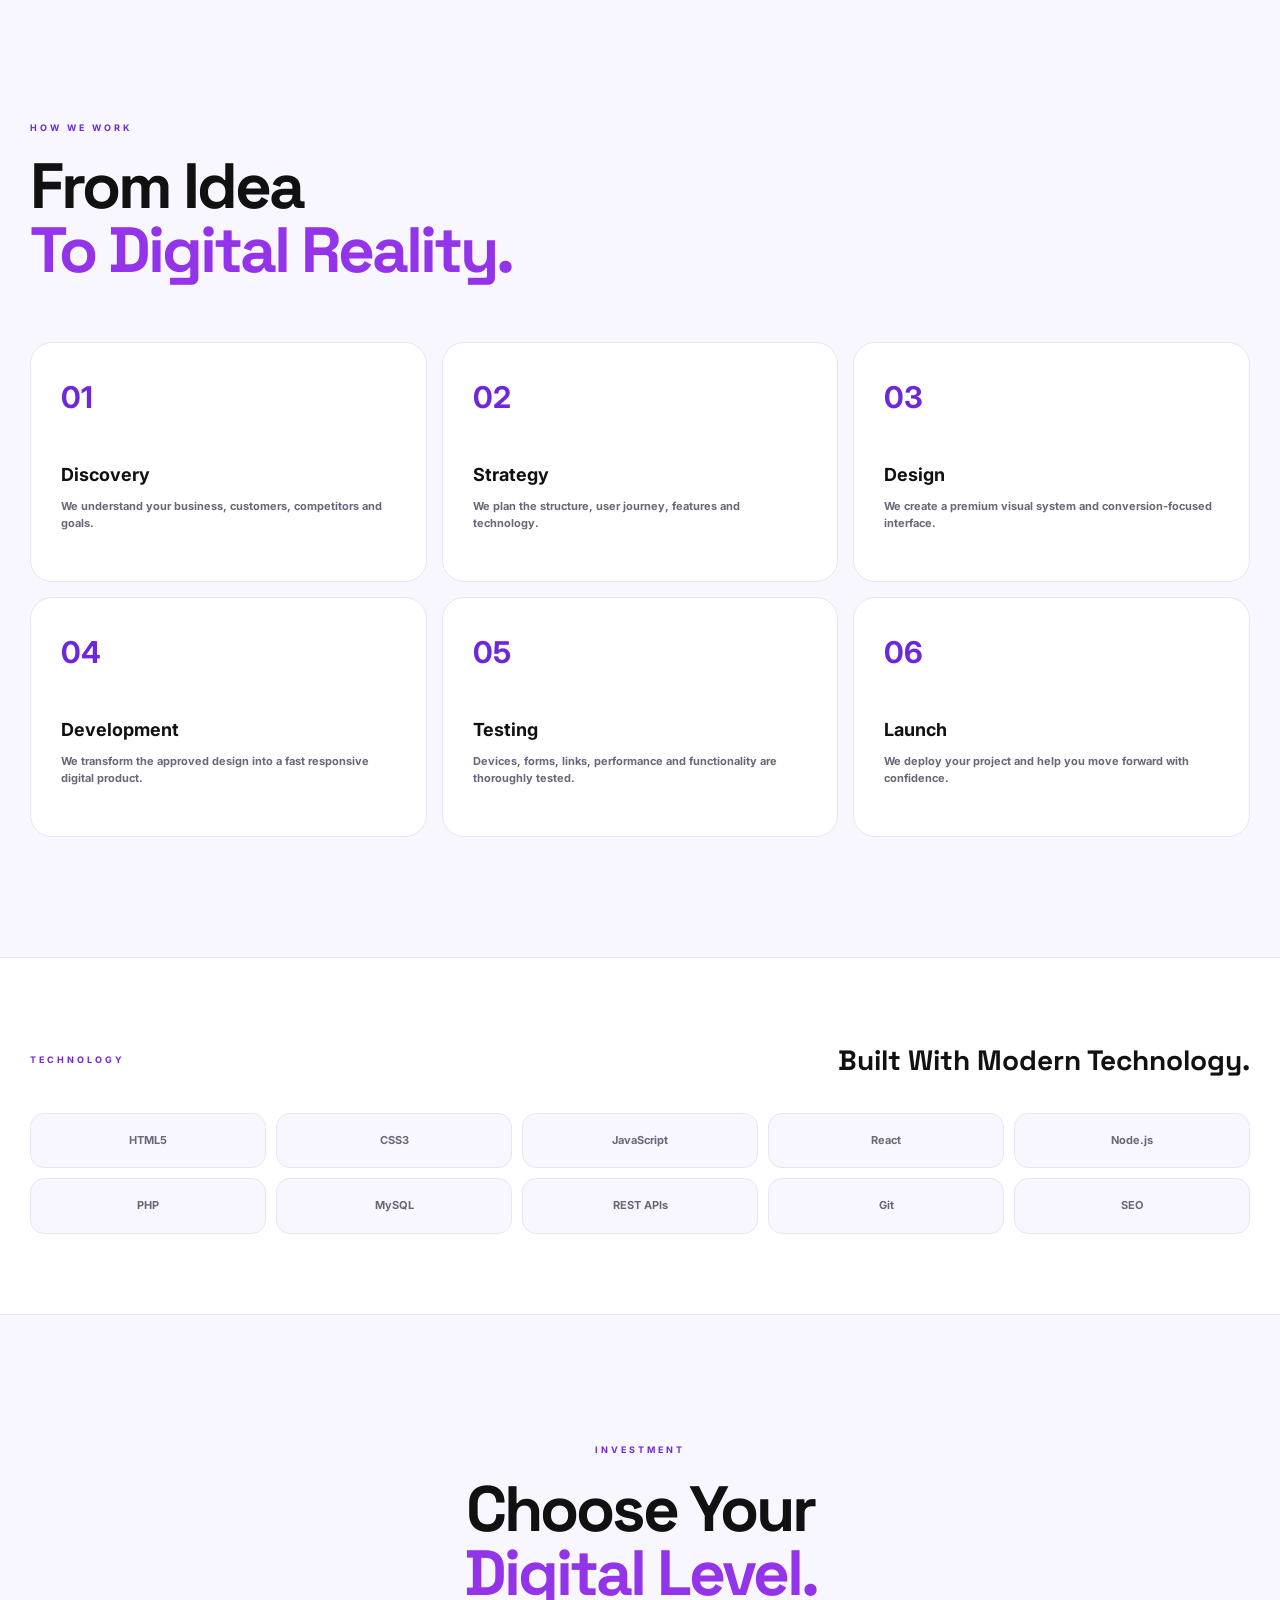
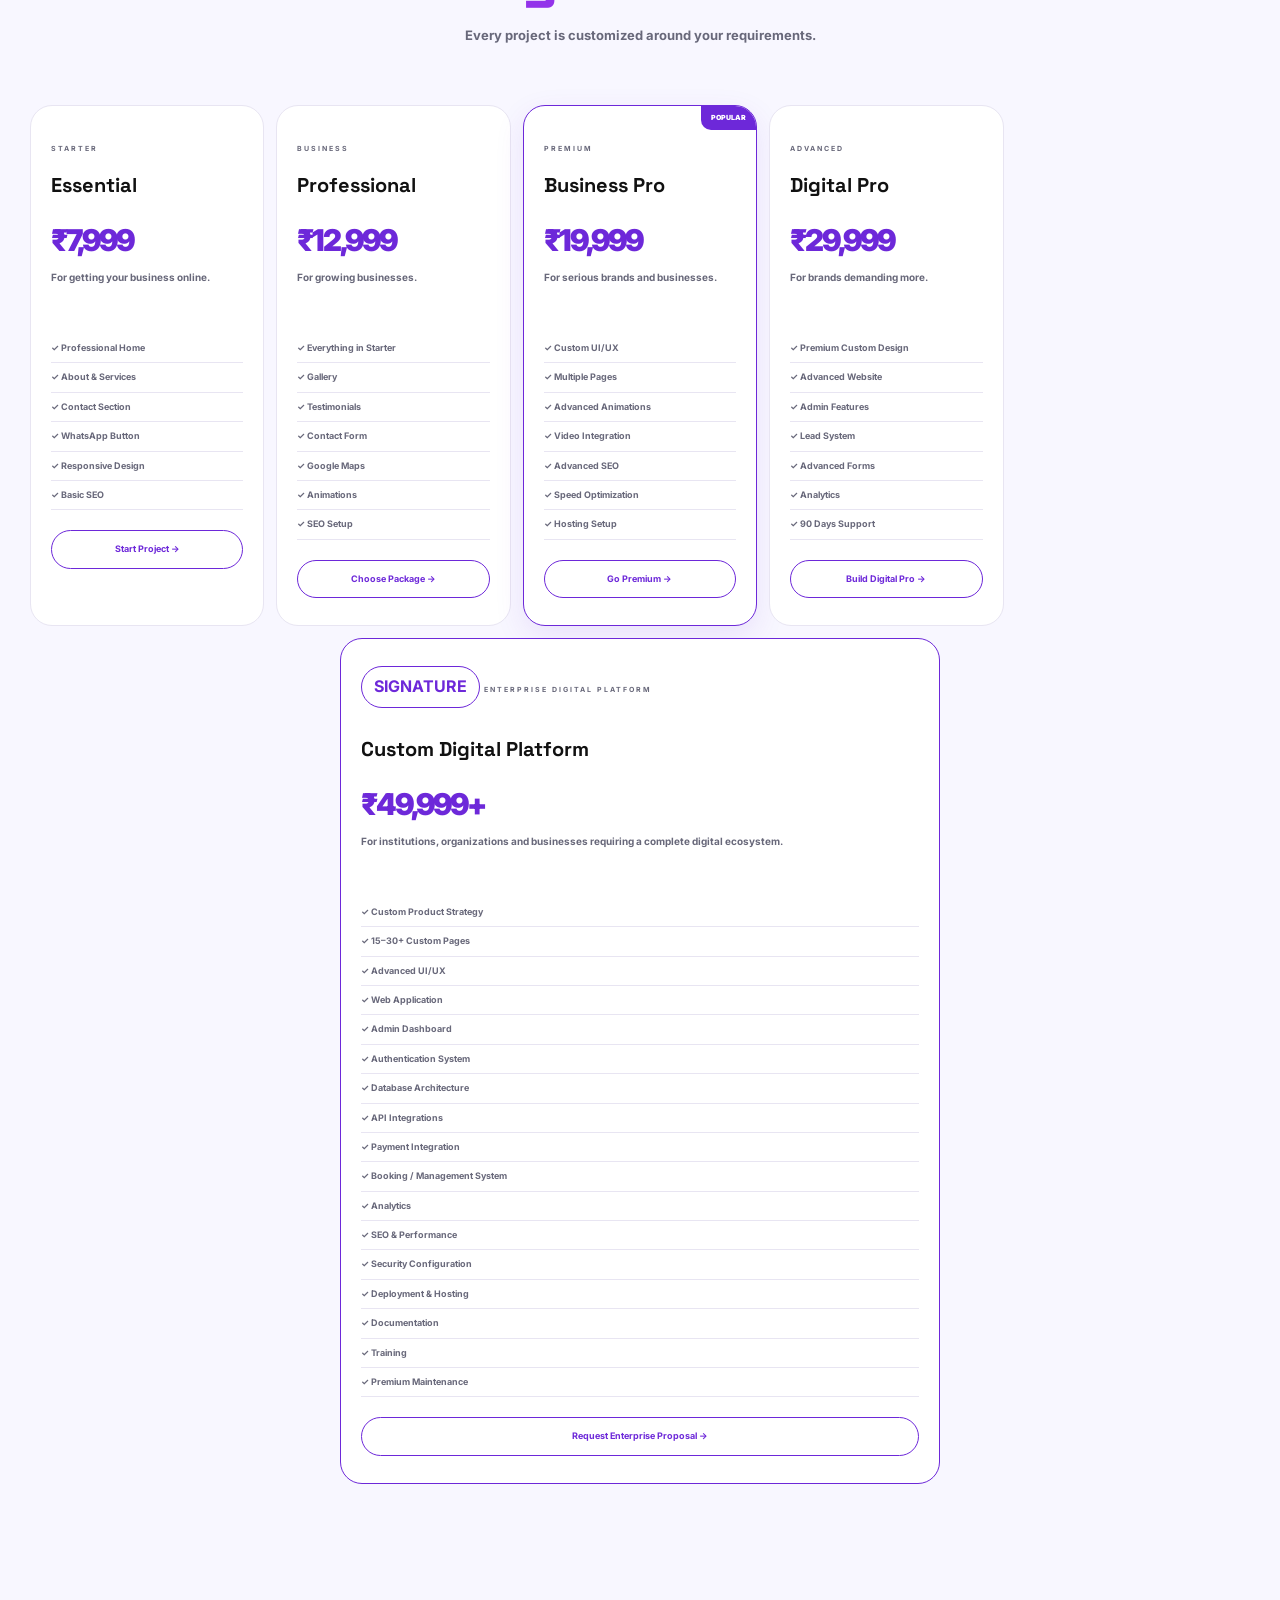
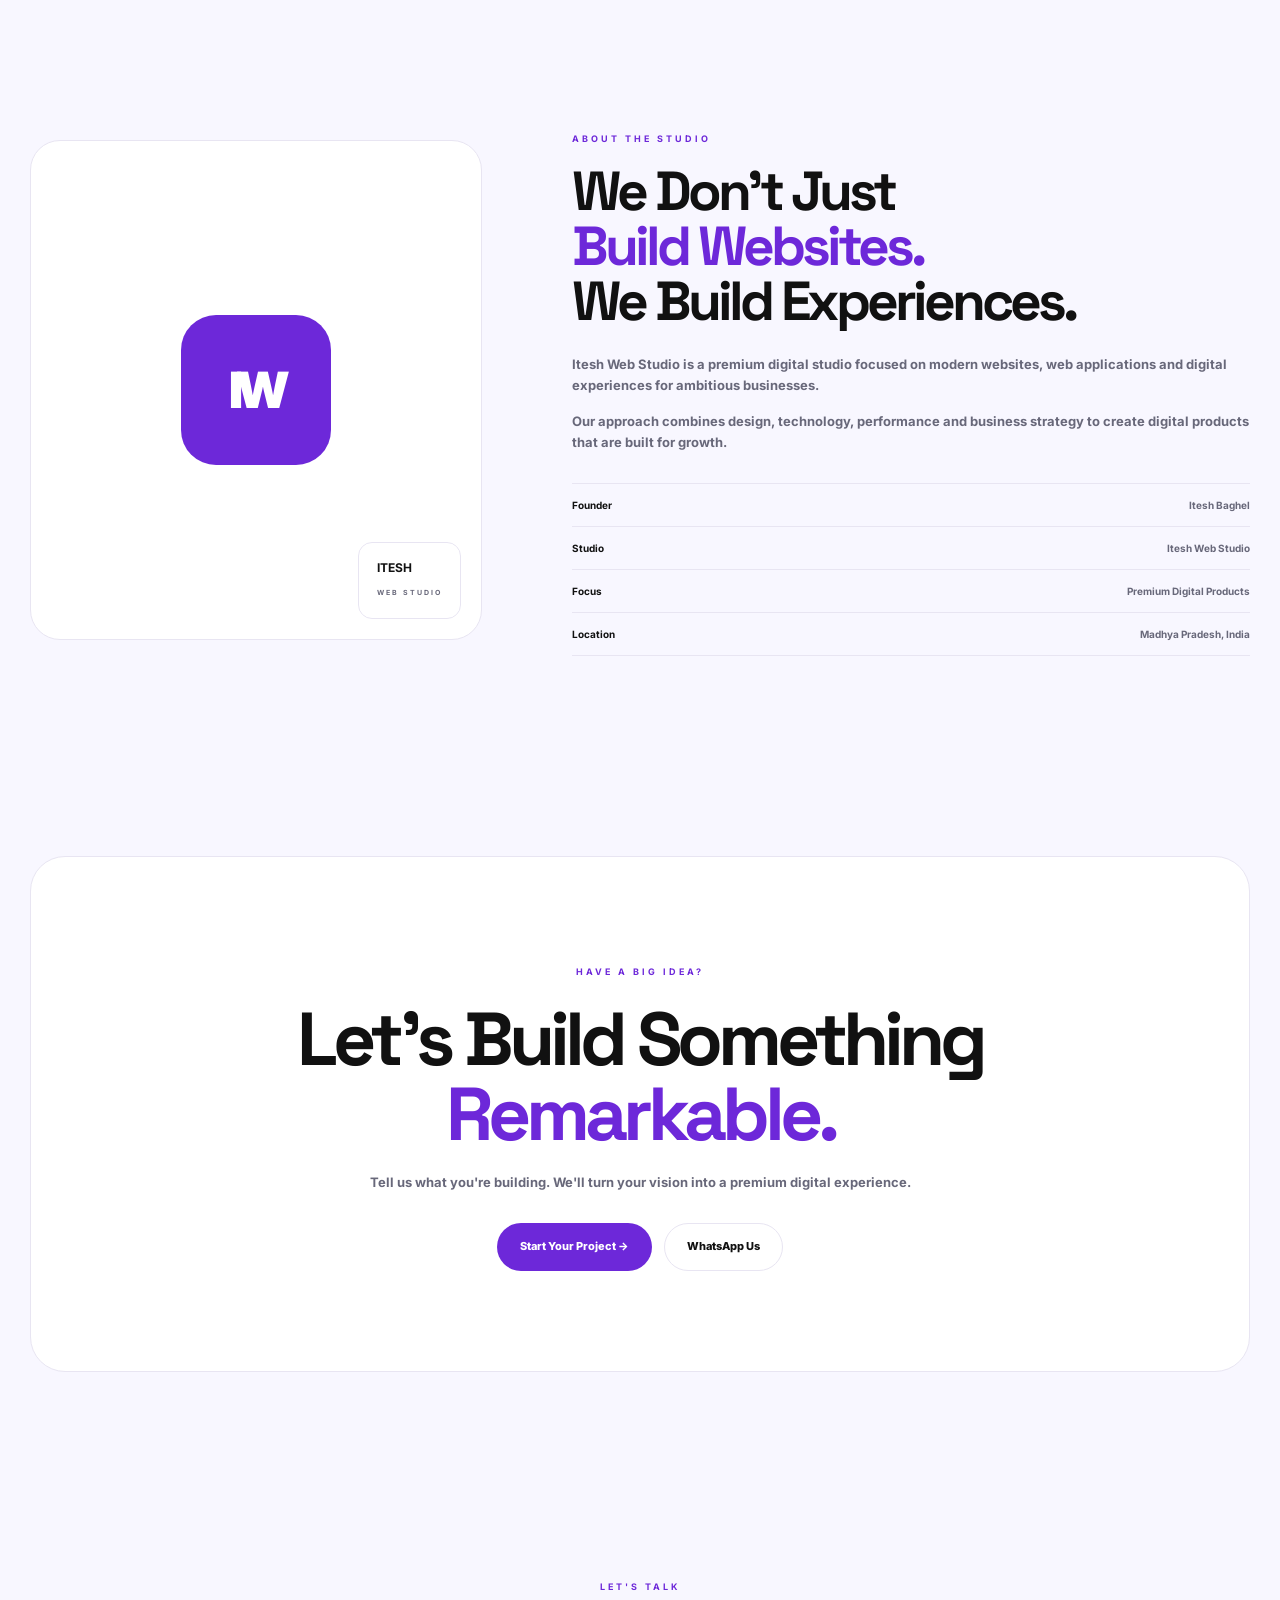
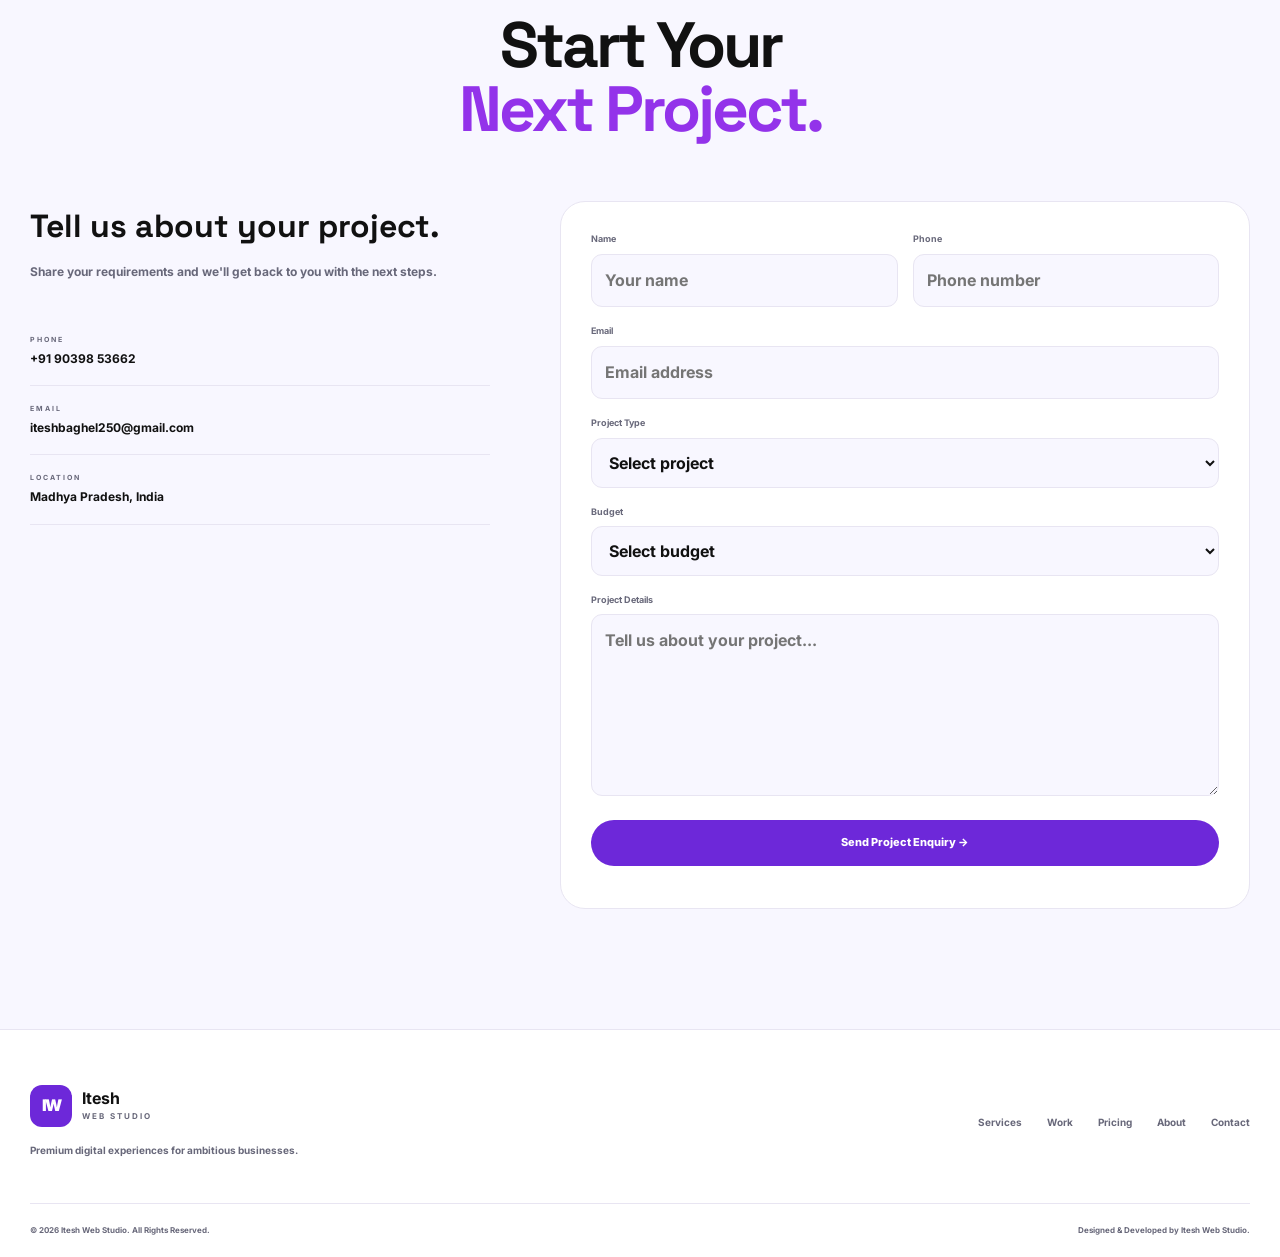
==== commit ce11d40a: "Replace video with image in e-commerce section Removed video element and added an image for the e-co" ====
--- a/index.html
+++ b/index.html
@@ -631,21 +631,14 @@
   </div>
 
         <div class="demo-card reveal">
-
-            <video controls playsinline preload="metadata">
-                <source src="videos/ecommerce.mp4" type="video/mp4">
-            </video>
-
-            <div>
-                <span>06 / E-COMMERCE</span>
-                <h3>Online Store</h3>
-            </div>
-
-        </div>
-
-    </div>
-
-</div>
+        <img src="e-commerce .PNG" alt="e-commerce website">
+          <div>
+          <span>06 / E-COMMERCE</span>
+            <h3>Online Store</h3>
+            </div>
+        </div>
+
+   
 
 </section>
 
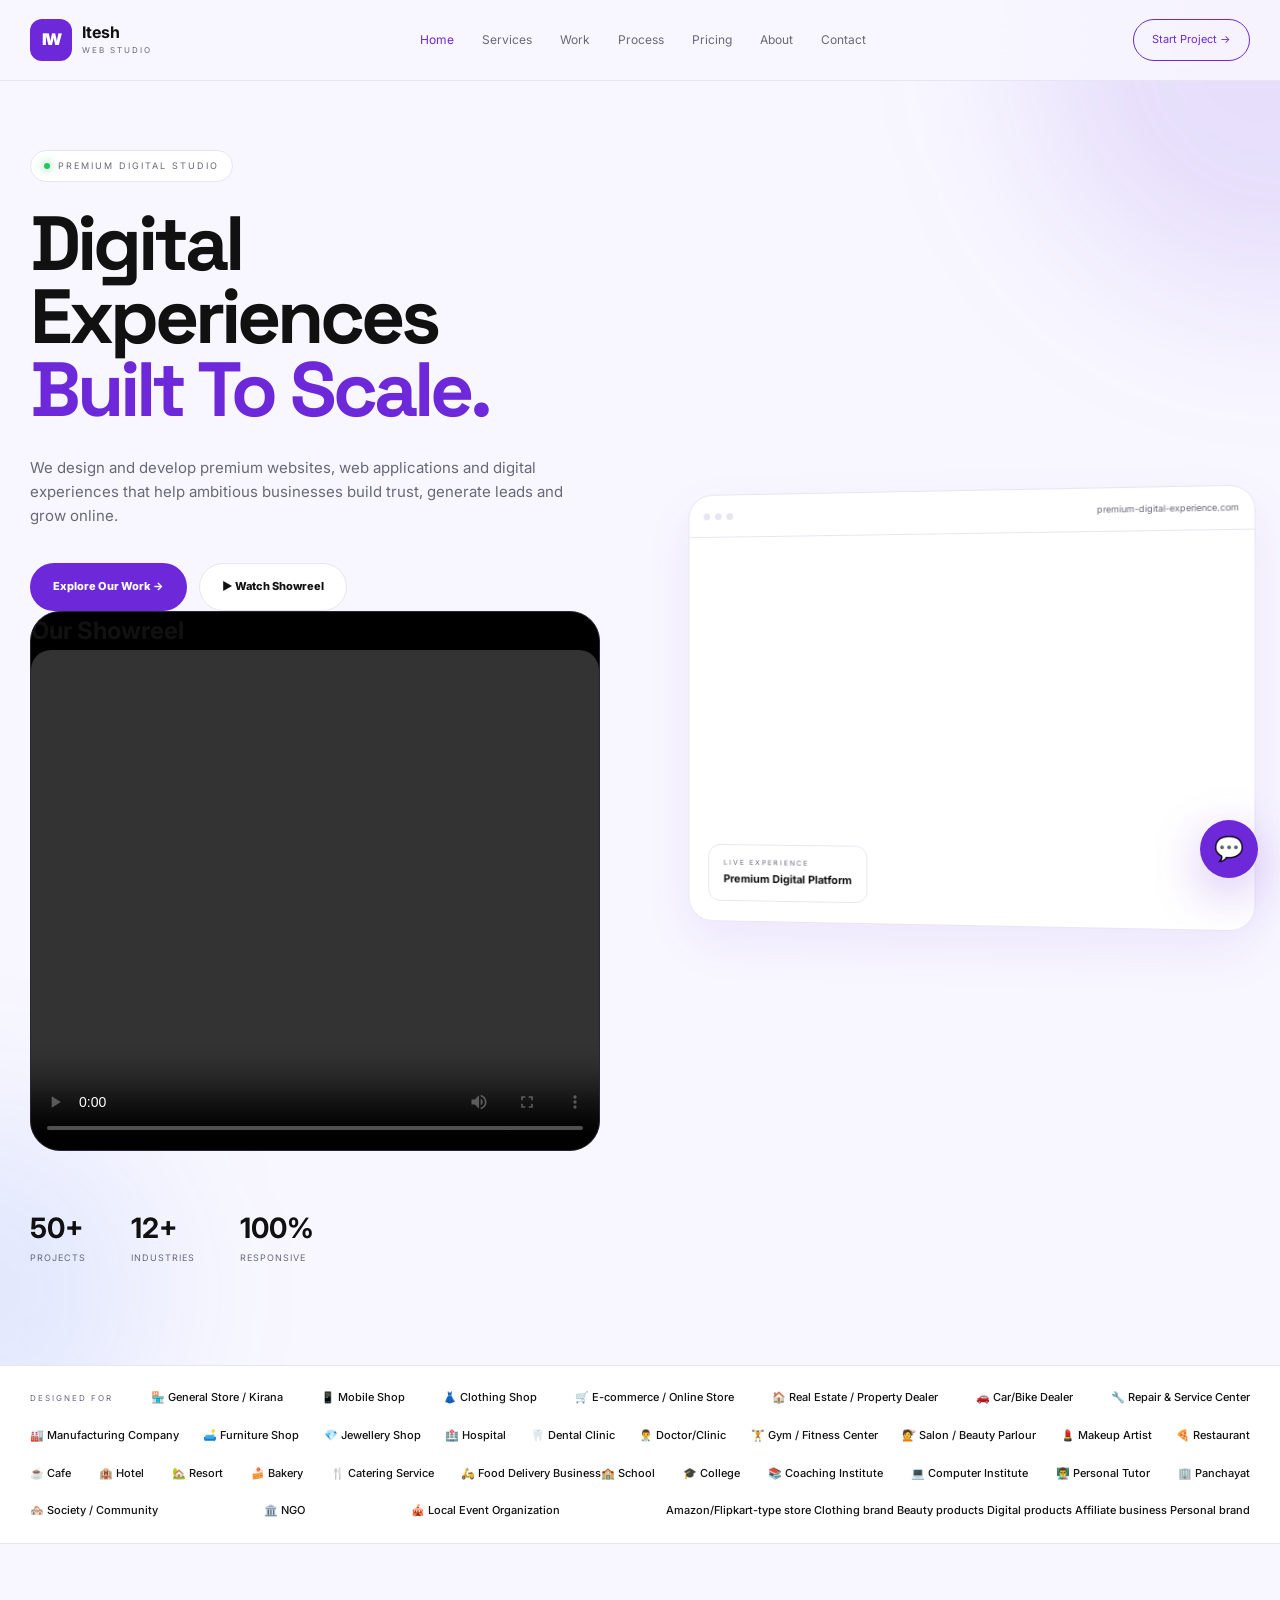
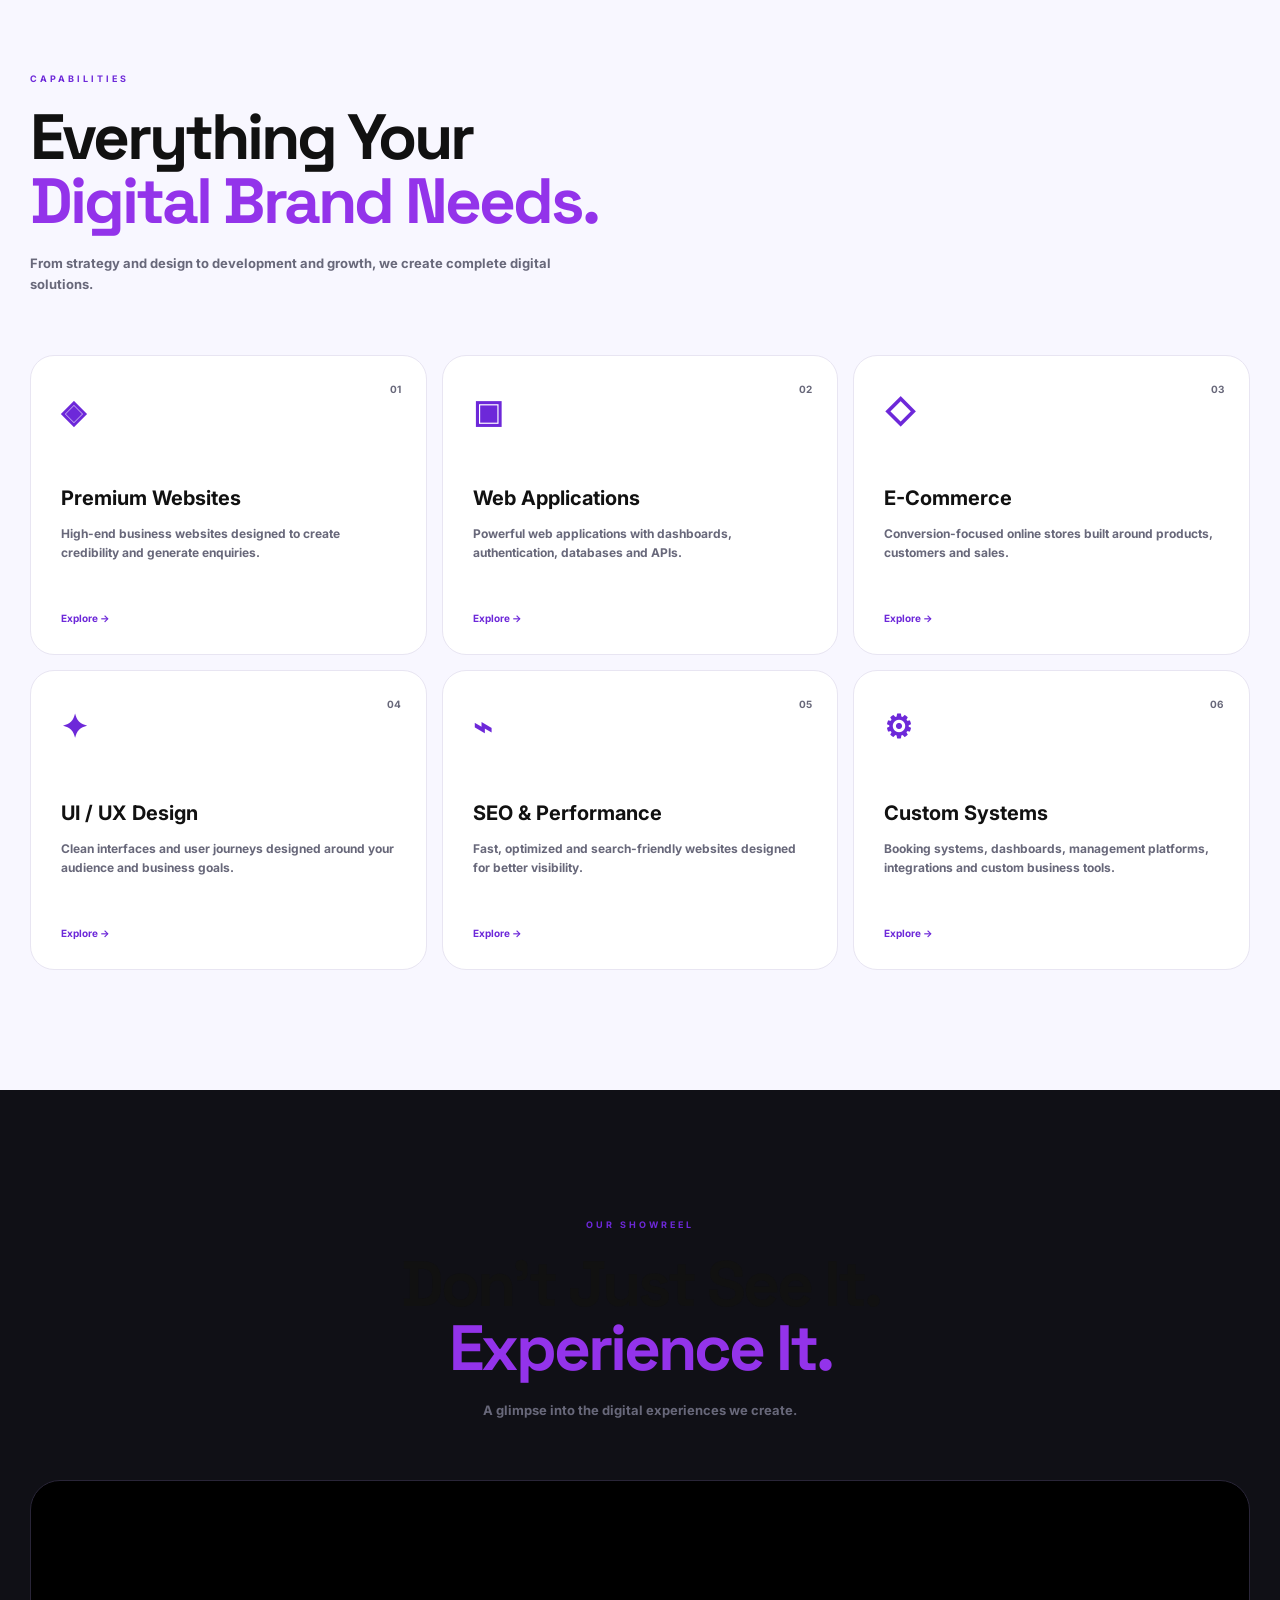
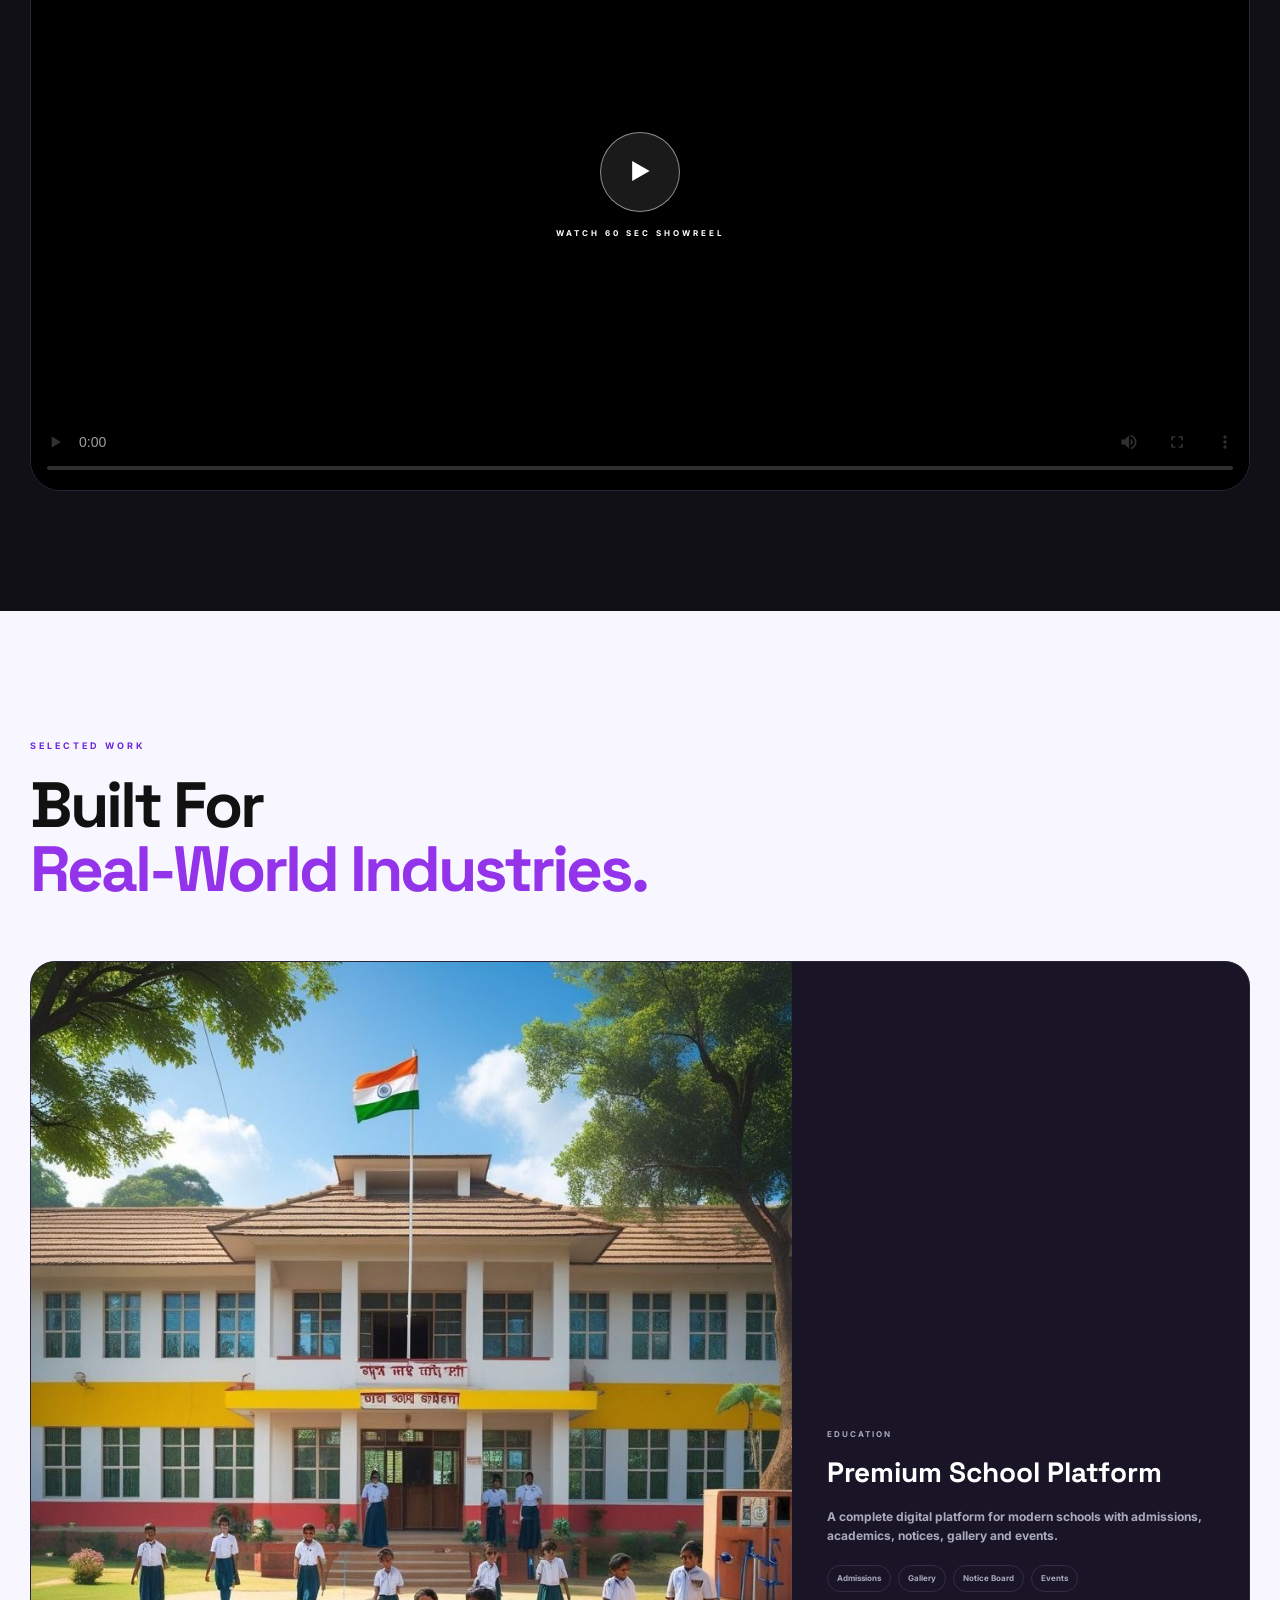
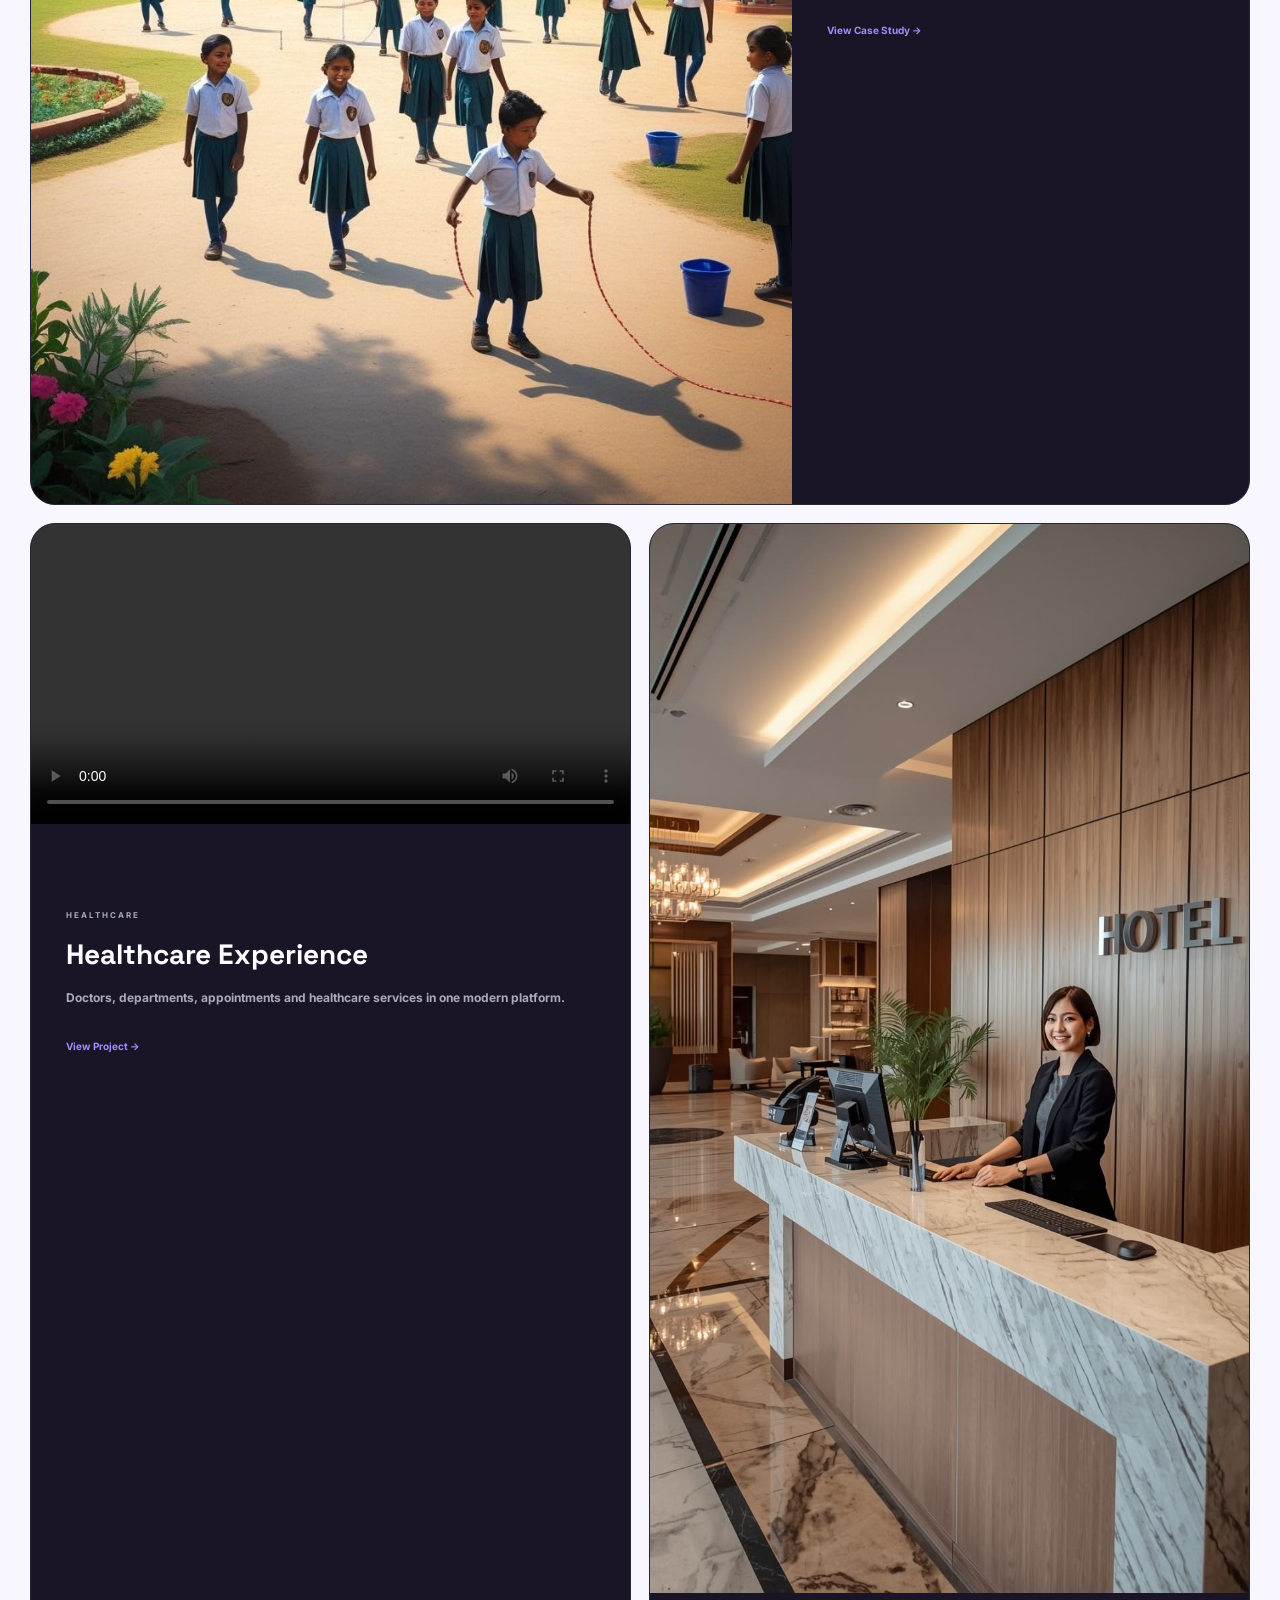
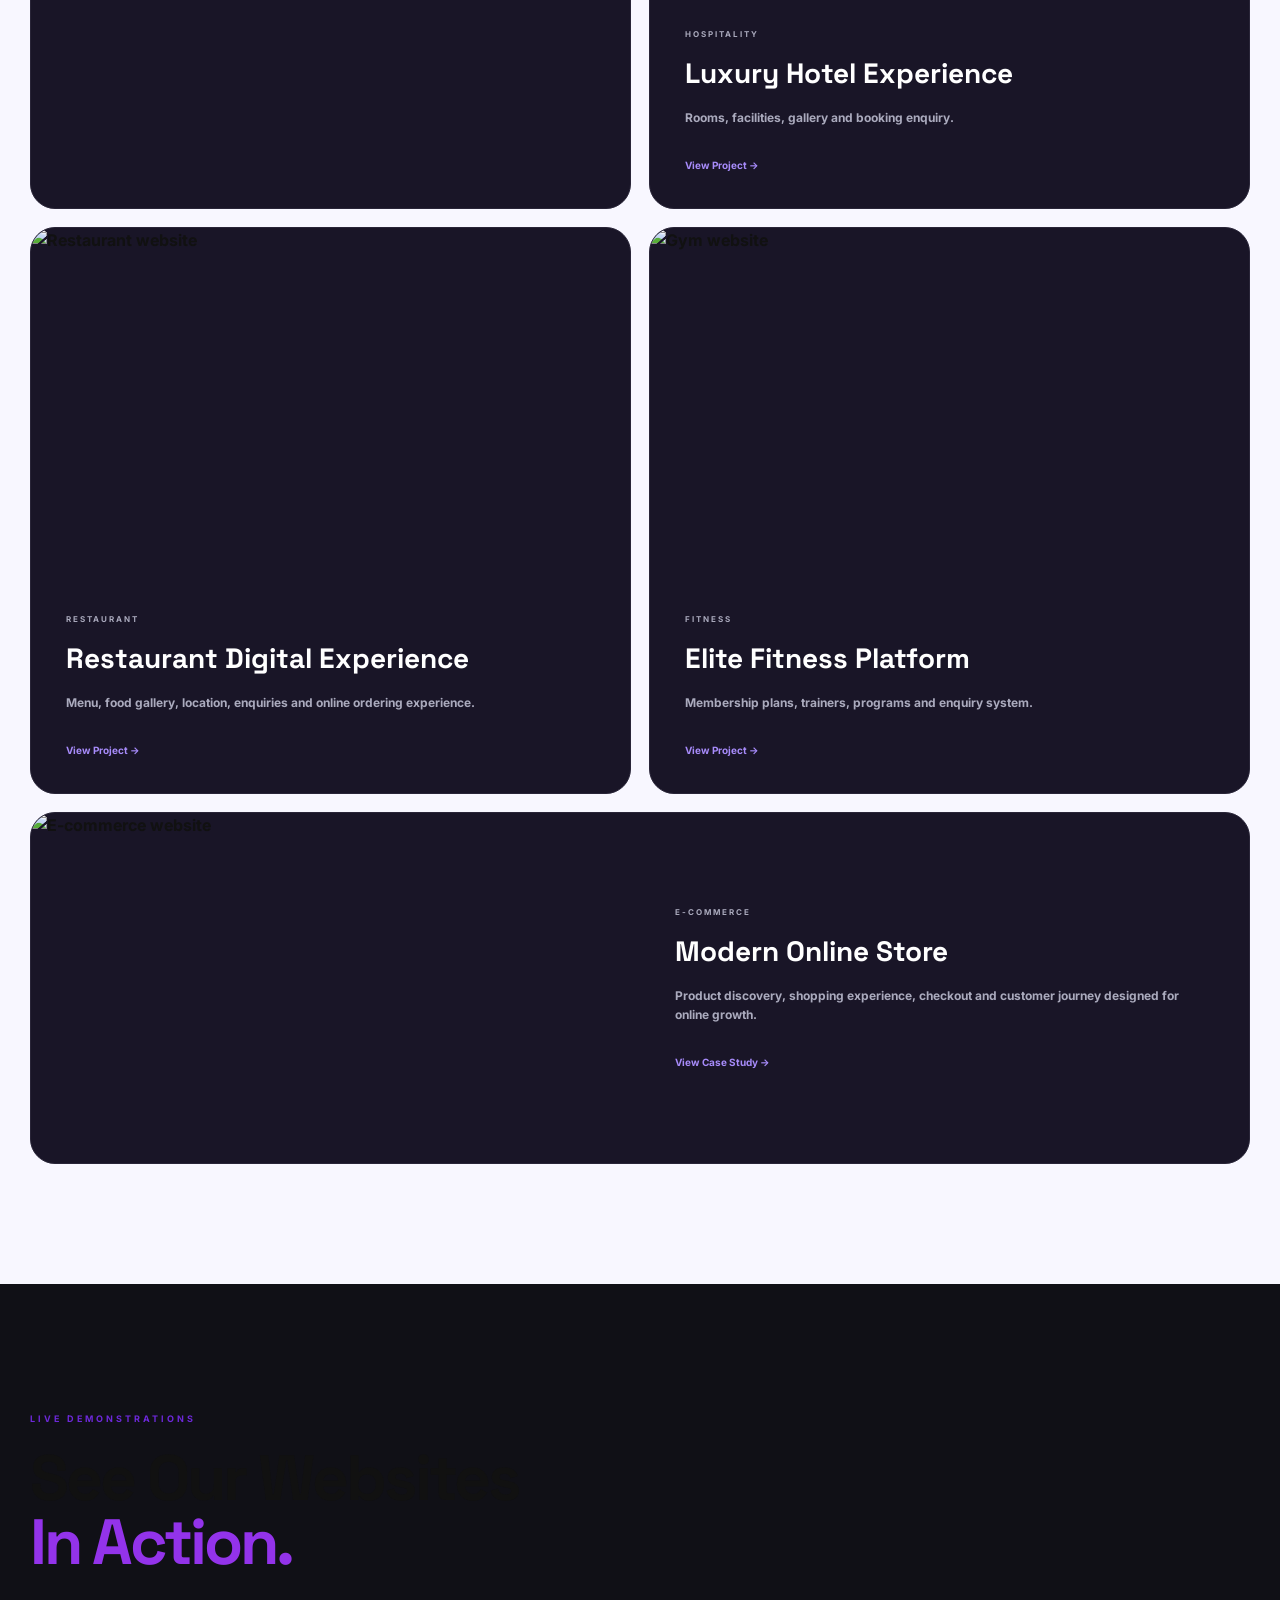
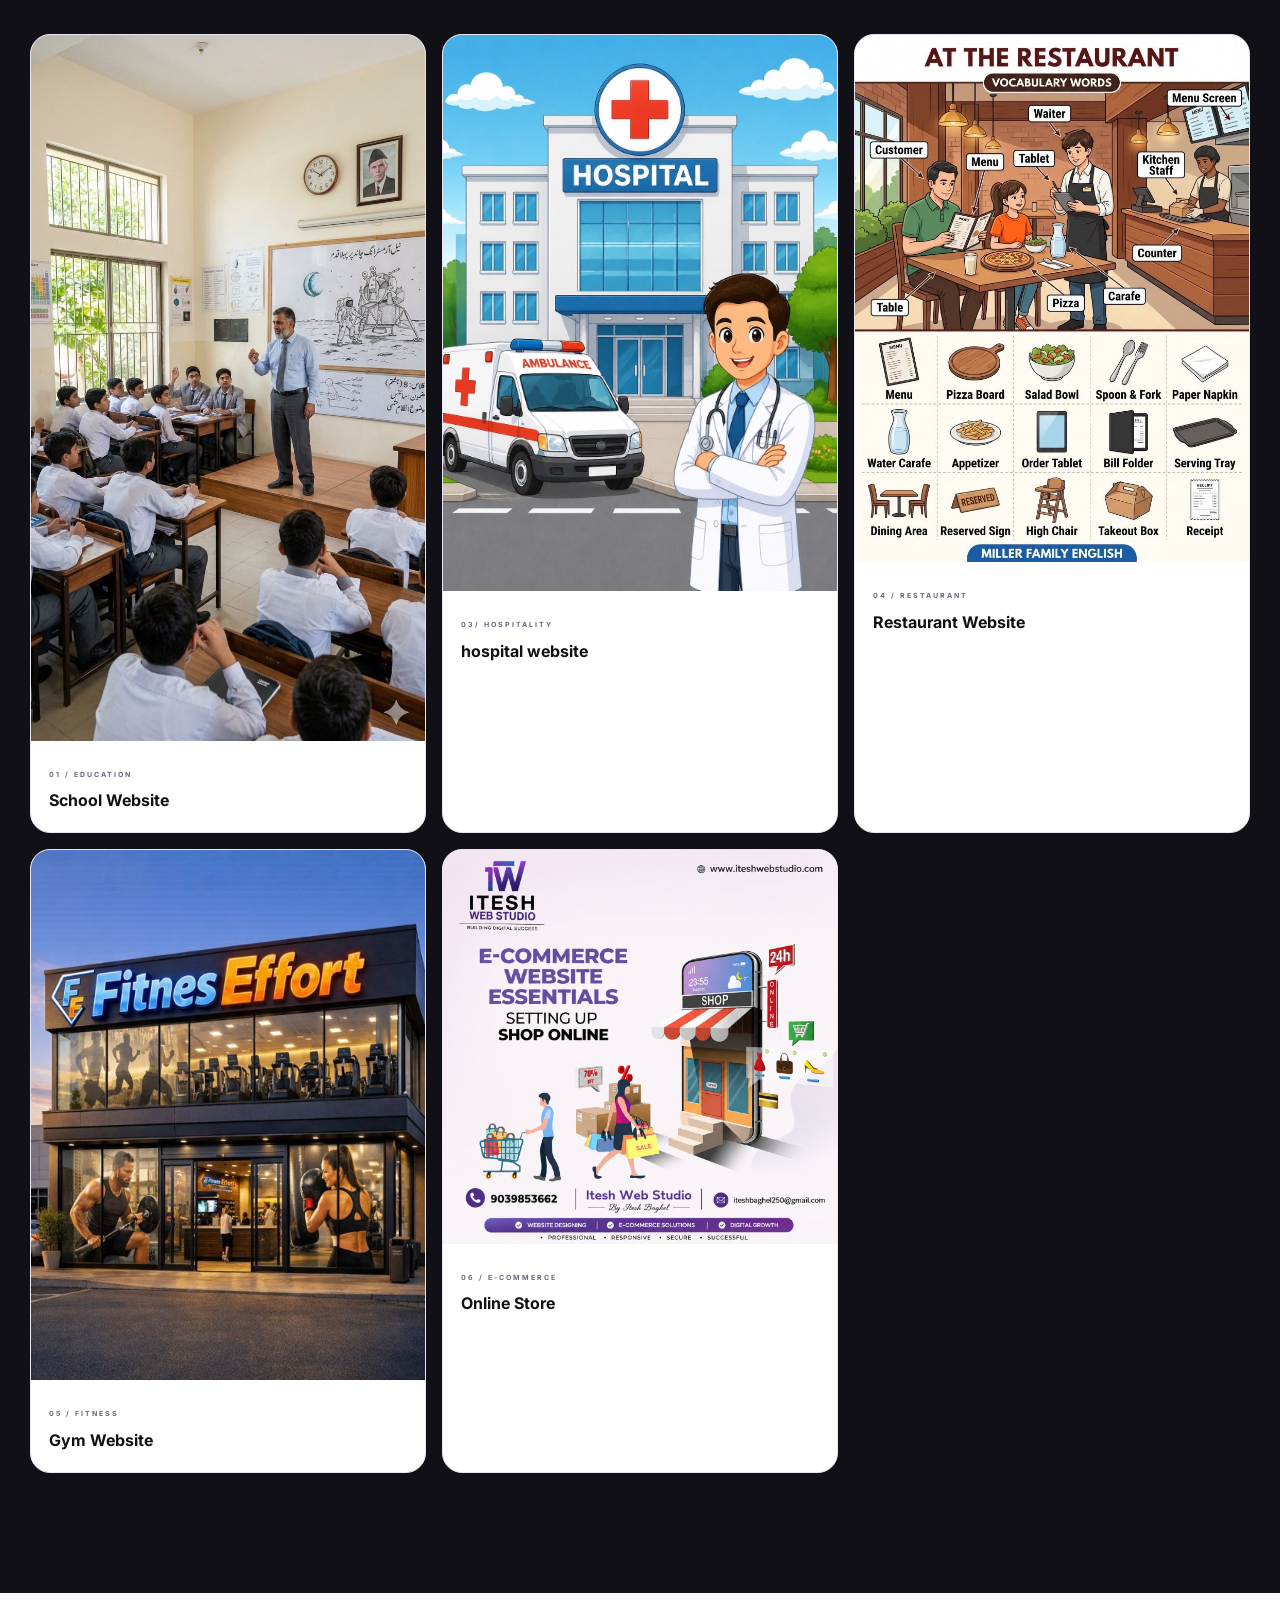
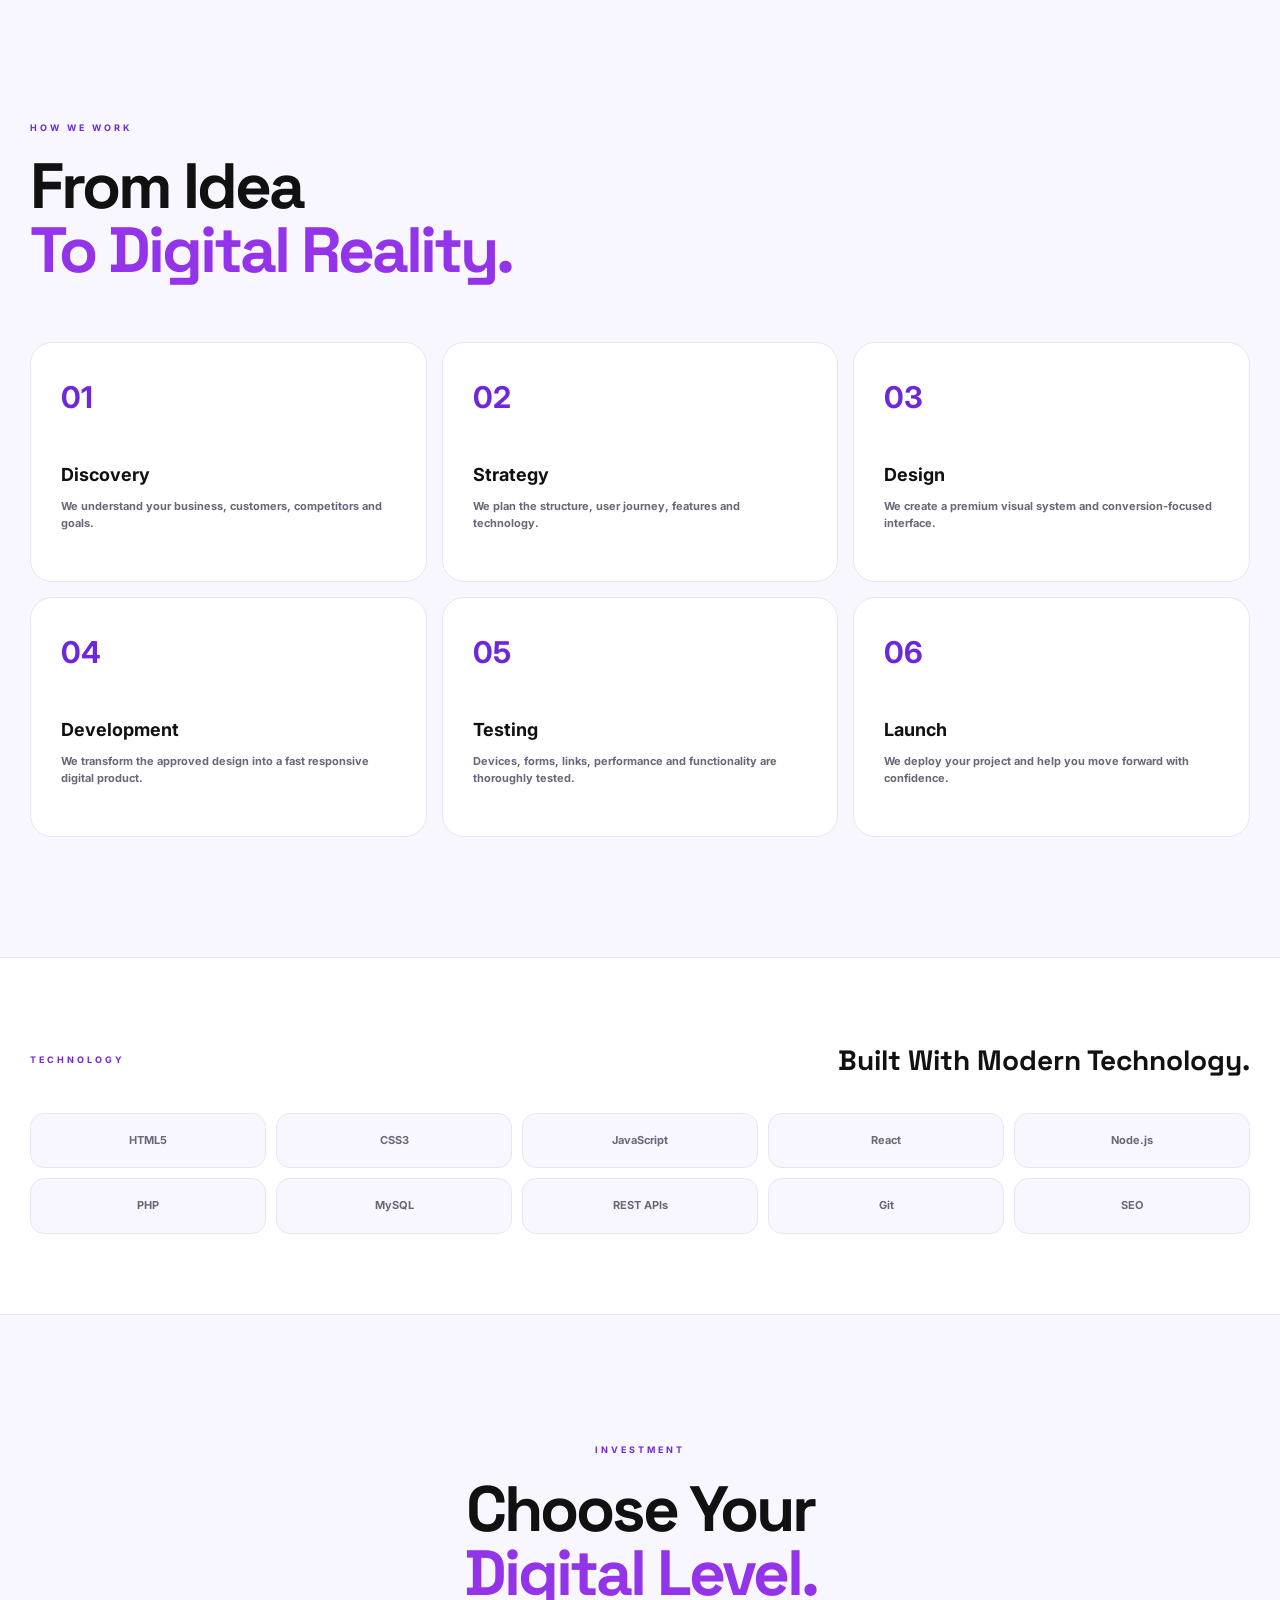
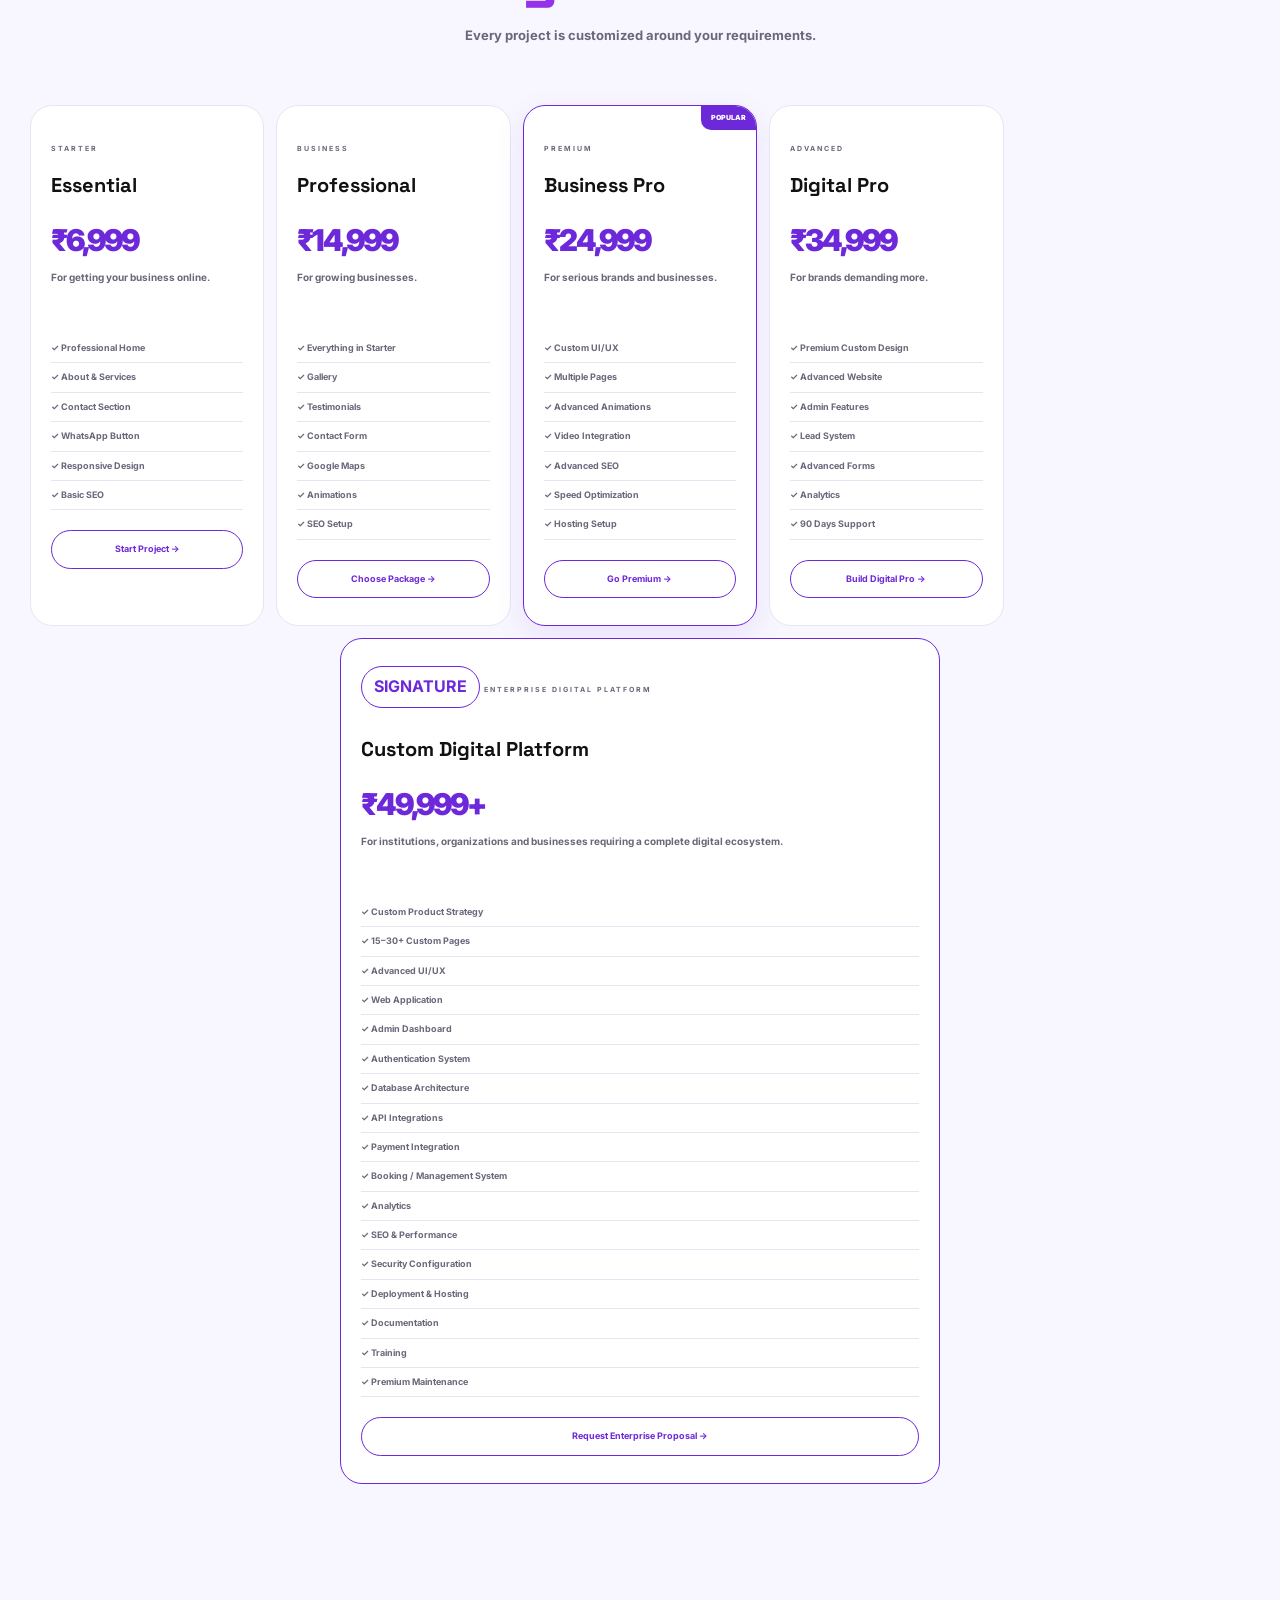
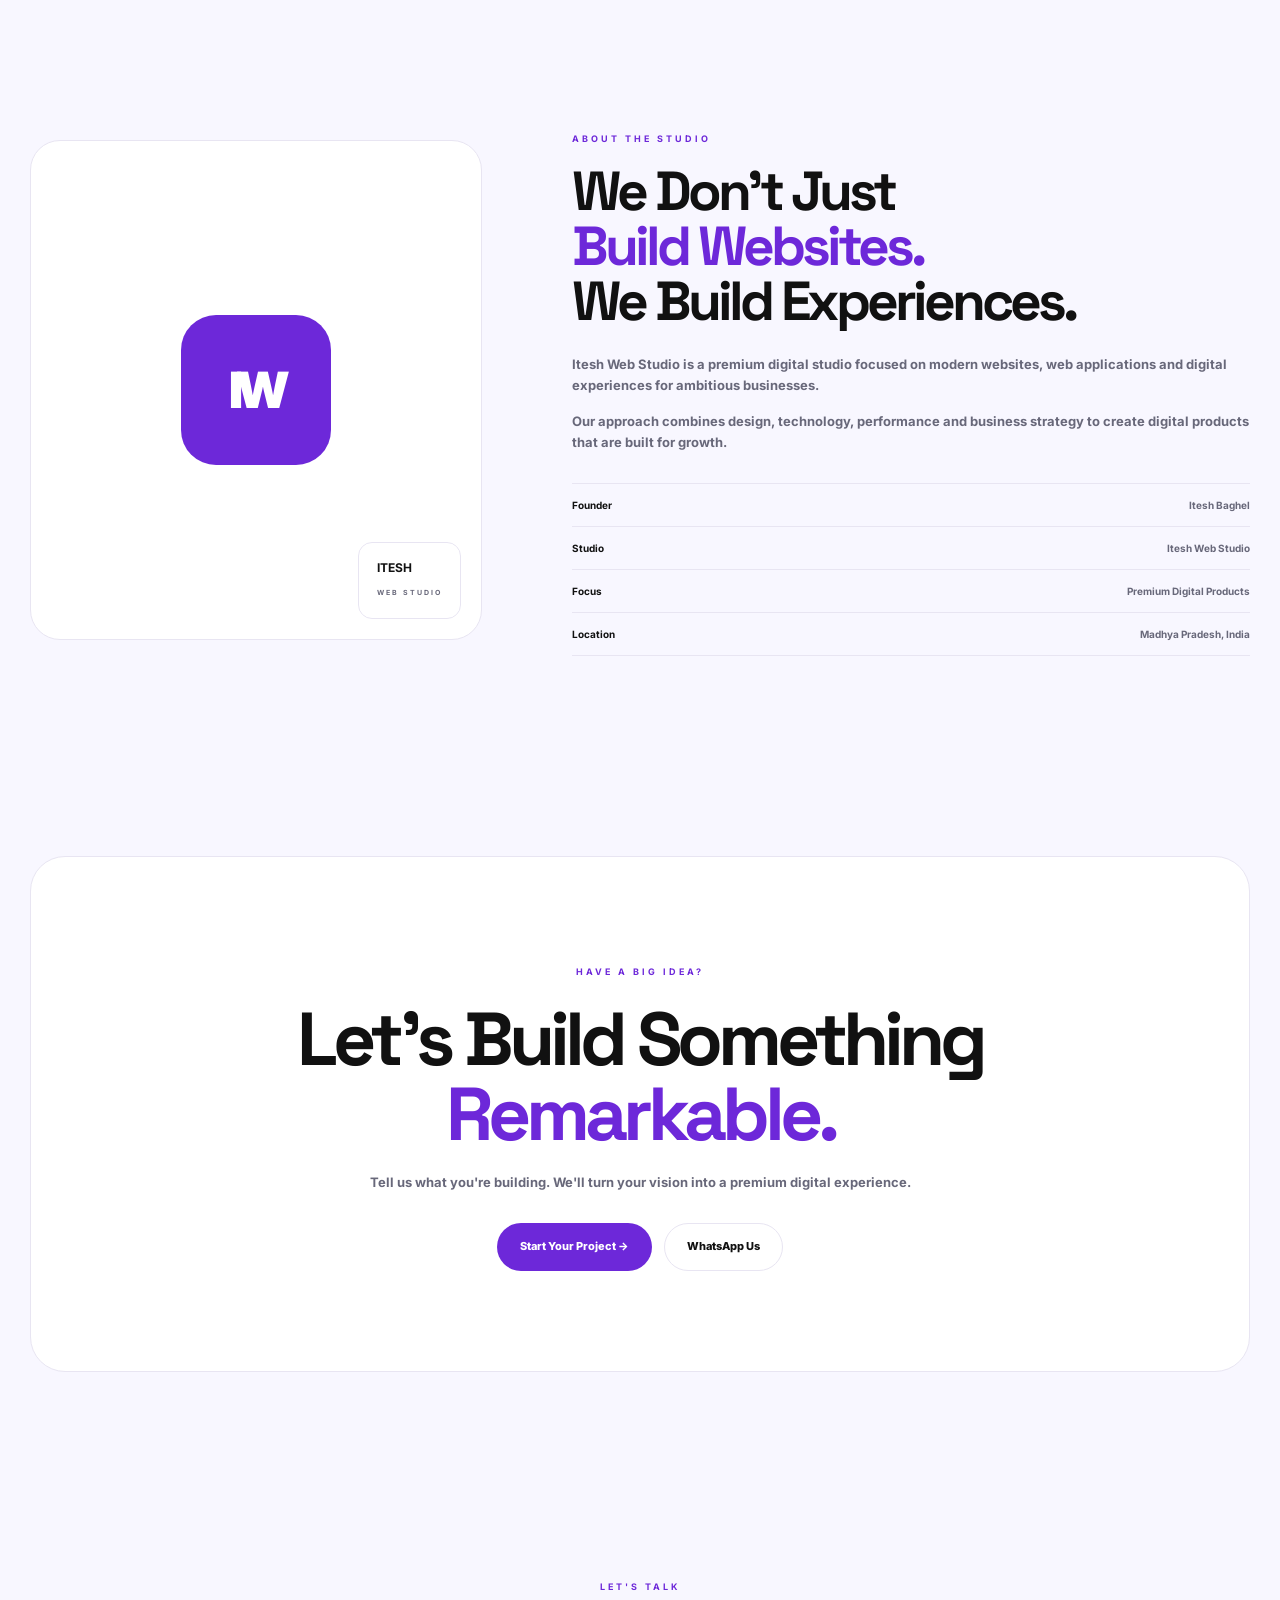
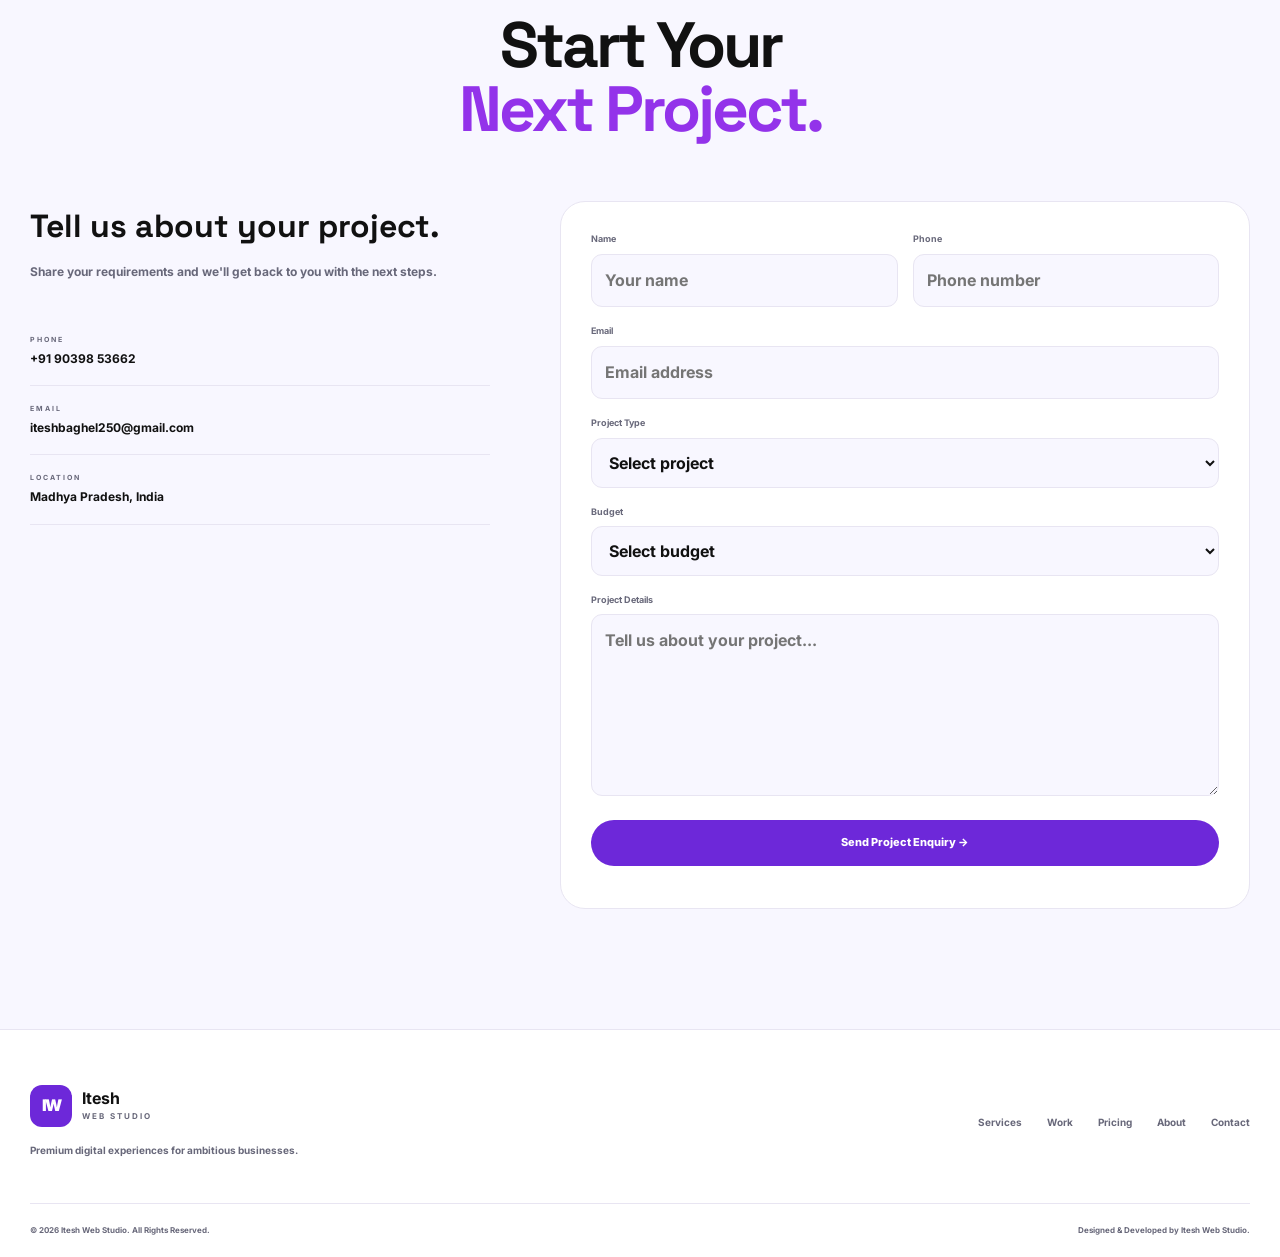
==== commit 60d1f9fe: "Update index.html" ====
--- a/index.html
+++ b/index.html
@@ -810,14 +810,14 @@
     <div class="pricing">
 
 
-        <!-- 7999 -->
+        <!-- 6,999 -->
         <div class="price-card reveal">
 
             <span>STARTER</span>
 
             <h3>Essential</h3>
 
-            <div class="price">₹7,999</div>
+            <div class="price">₹6,999</div>
 
             <p>For getting your business online.</p>
 
@@ -835,14 +835,14 @@
         </div>
 
 
-        <!-- 19999 -->
+        <!-- 14999 -->
         <div class="price-card reveal">
 
             <span>BUSINESS</span>
 
             <h3>Professional</h3>
 
-            <div class="price">₹12,999</div>
+            <div class="price">₹14,999</div>
 
             <p>For growing businesses.</p>
 
@@ -861,7 +861,7 @@
         </div>
 
 
-        <!-- 49999 -->
+        <!-- 24999 -->
         <div class="price-card featured reveal">
 
             <div class="popular">POPULAR</div>
@@ -870,7 +870,7 @@
 
             <h3>Business Pro</h3>
 
-            <div class="price">₹19,999</div>
+            <div class="price">₹24,999</div>
 
             <p>For serious brands and businesses.</p>
 
@@ -889,14 +889,14 @@
         </div>
 
 
-        <!-- 99999 -->
+        <!-- 34999 -->
         <div class="price-card reveal">
 
             <span>ADVANCED</span>
 
             <h3>Digital Pro</h3>
 
-            <div class="price">₹29,999</div>
+            <div class="price">₹34,999</div>
 
             <p>For brands demanding more.</p>
 
@@ -915,7 +915,7 @@
         </div>
 
 
-        <!-- 5 LAKH -->
+        <!-- 49999 -->
         <div class="price-card signature reveal">
 
             <div class="signature-label">
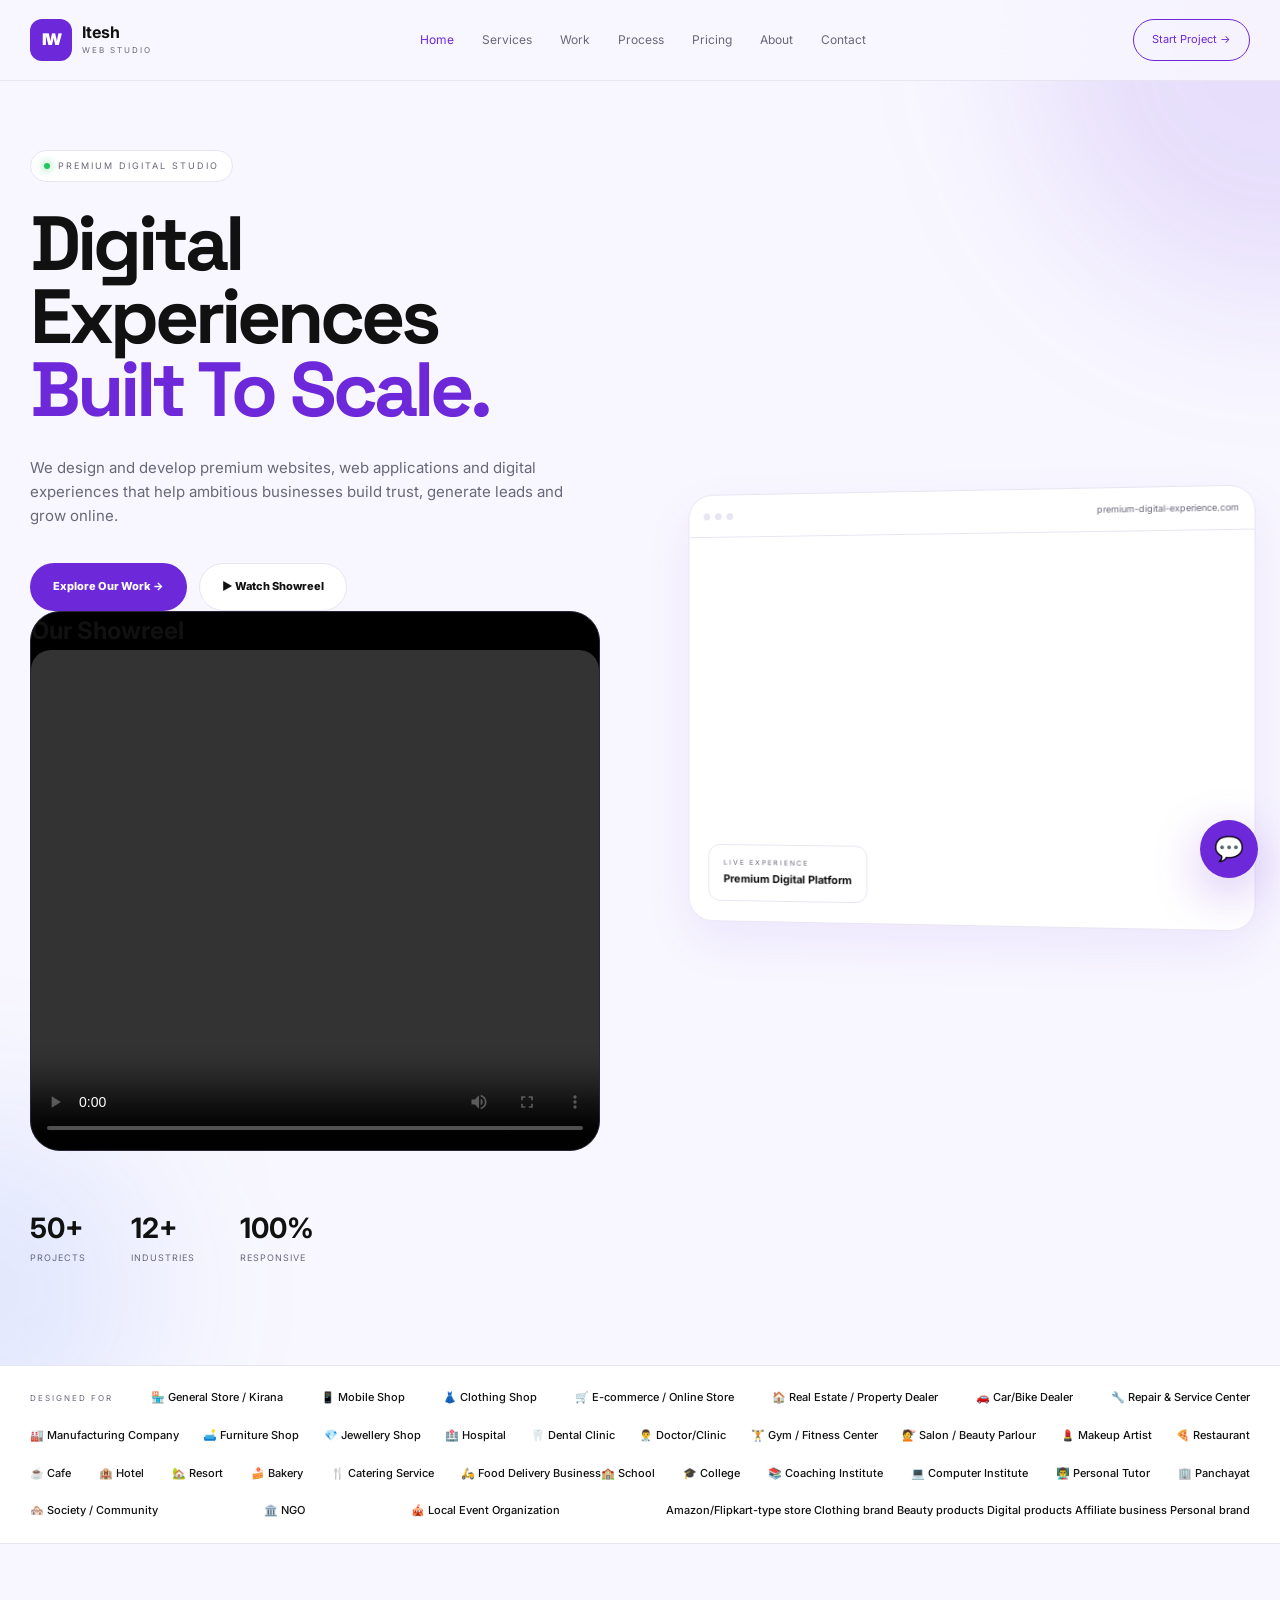
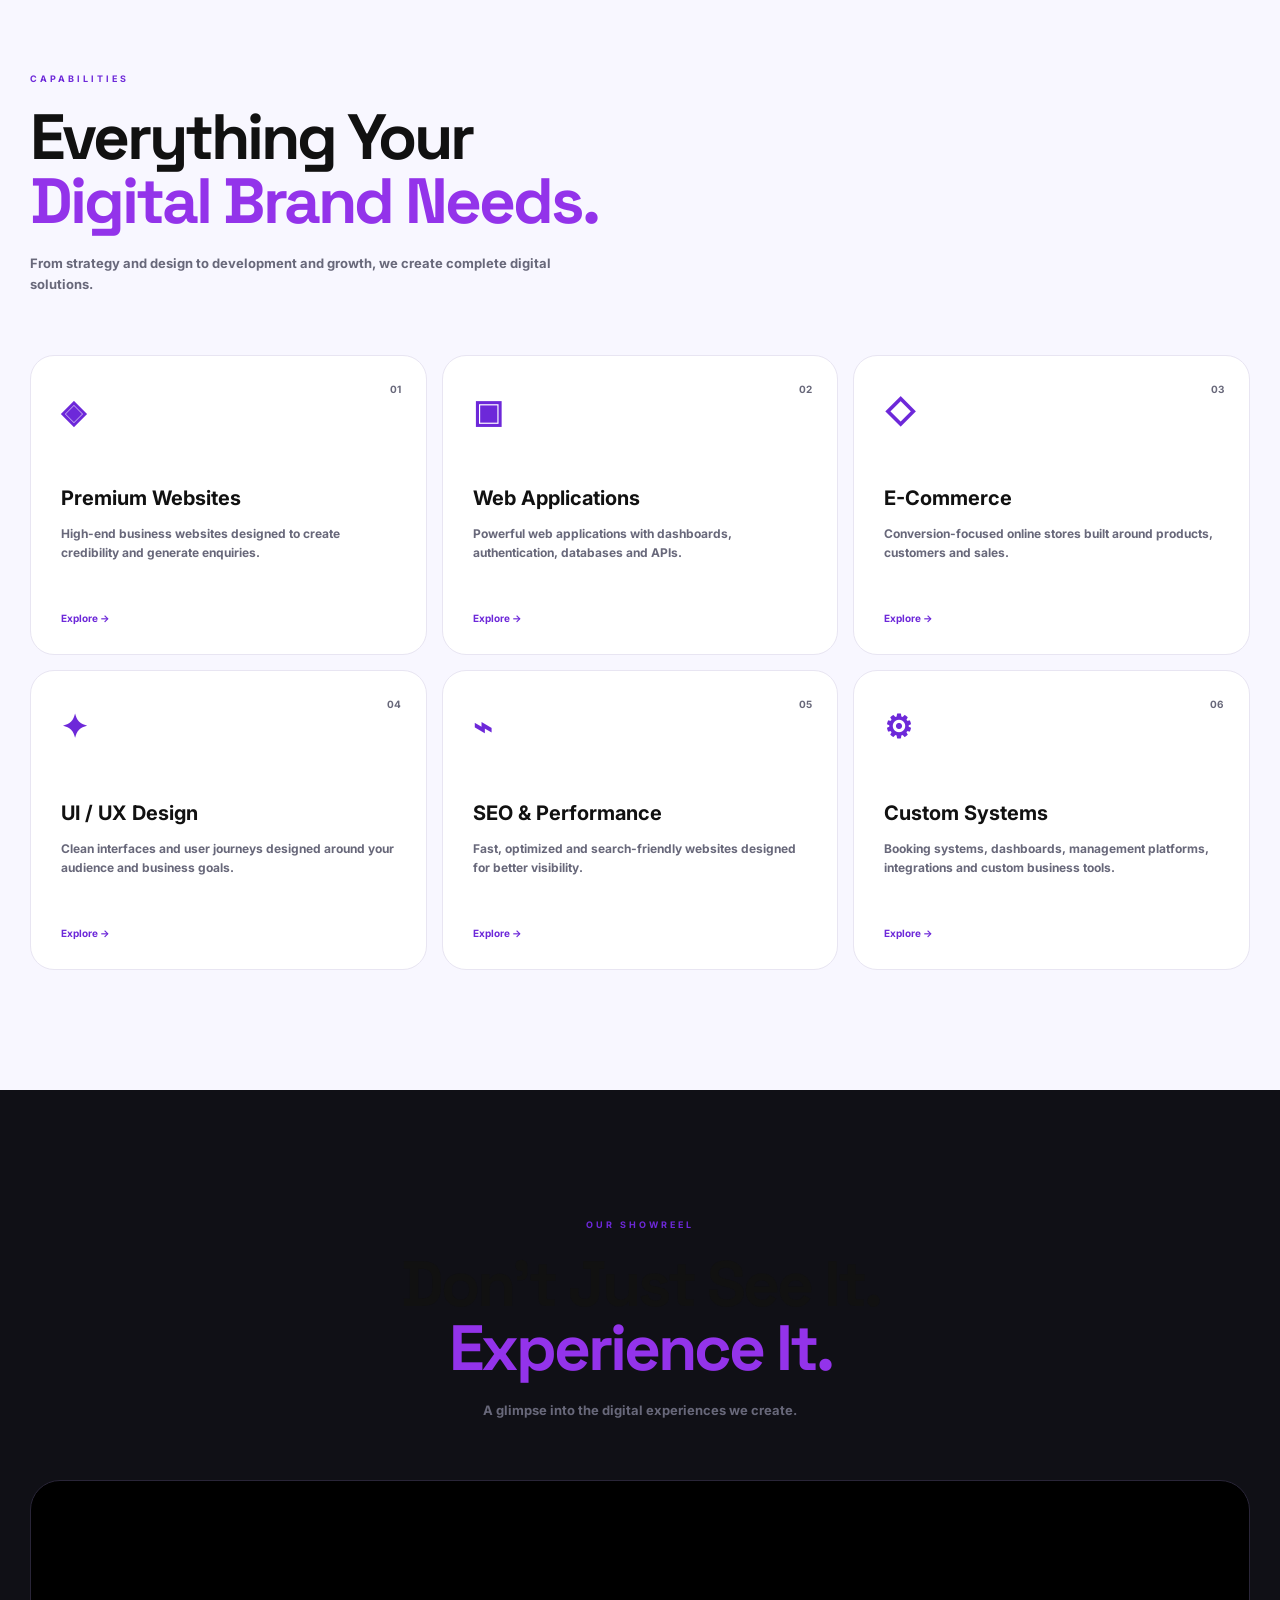
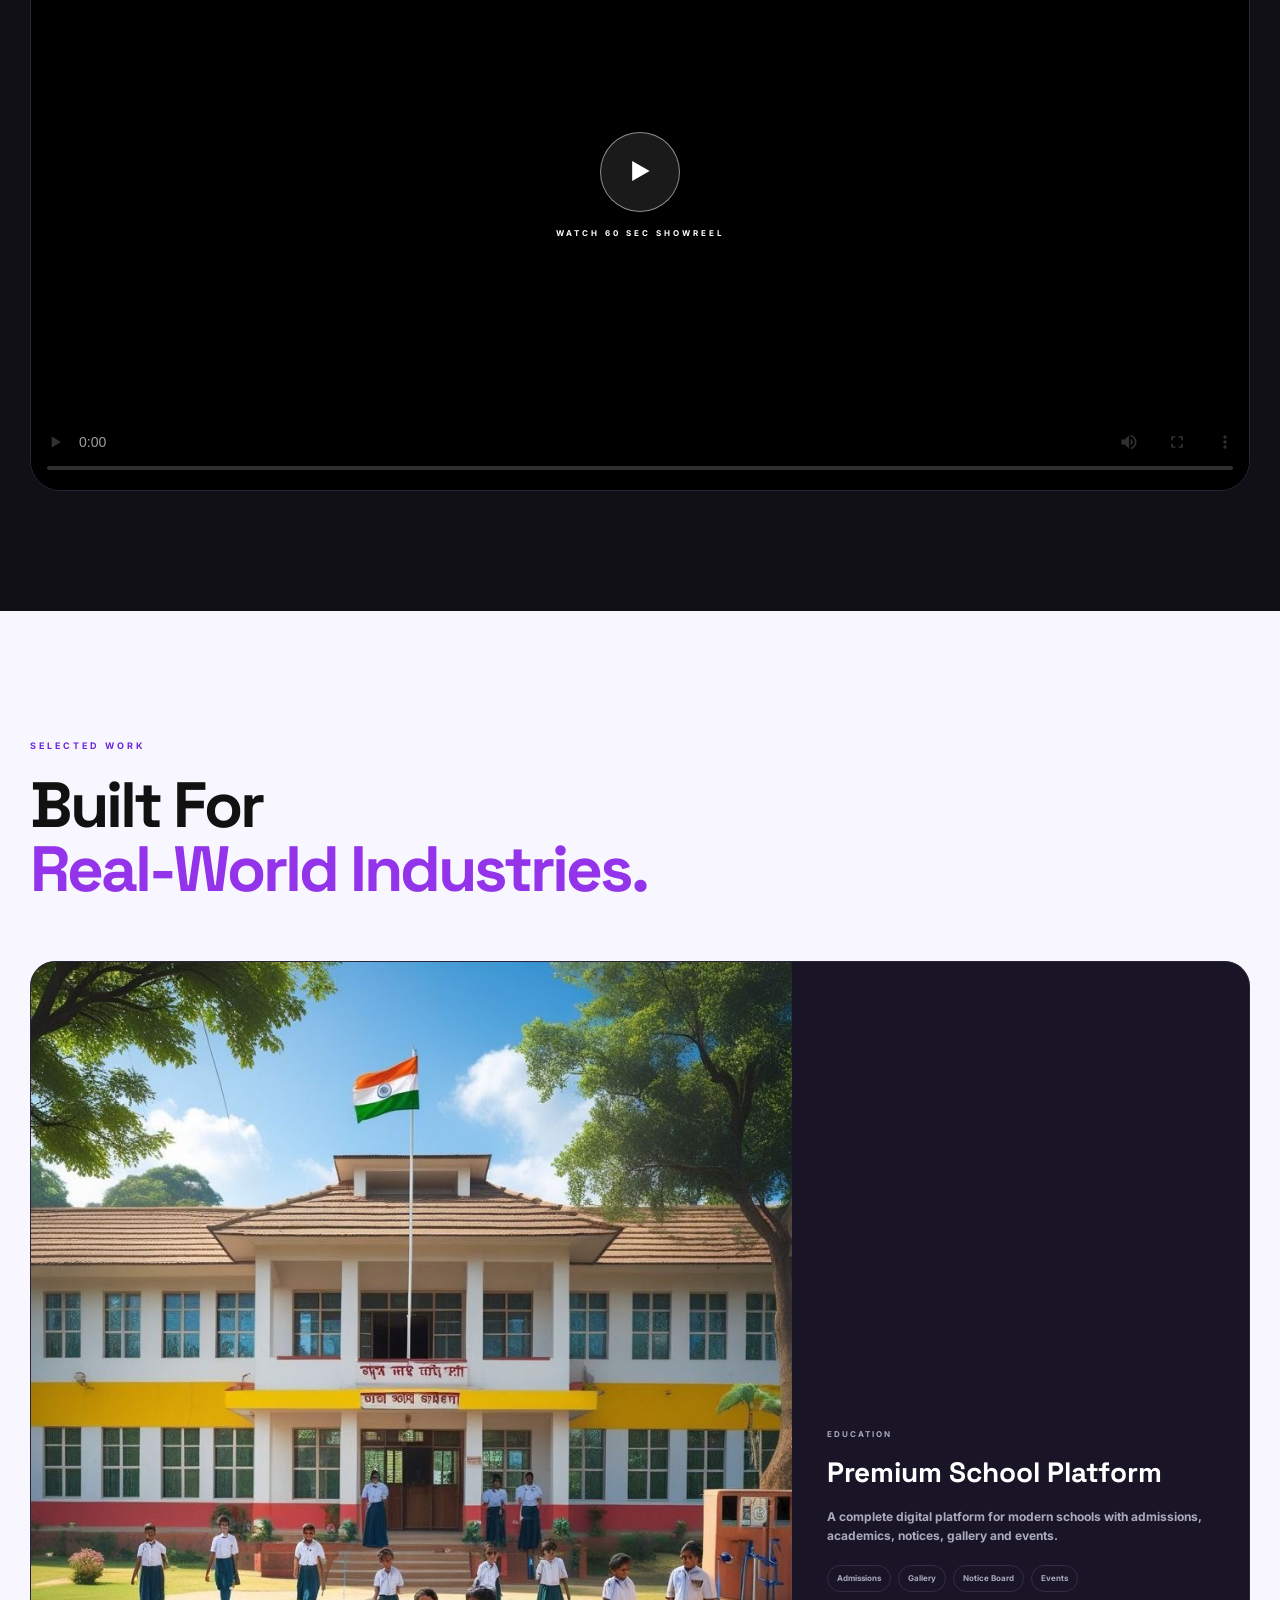
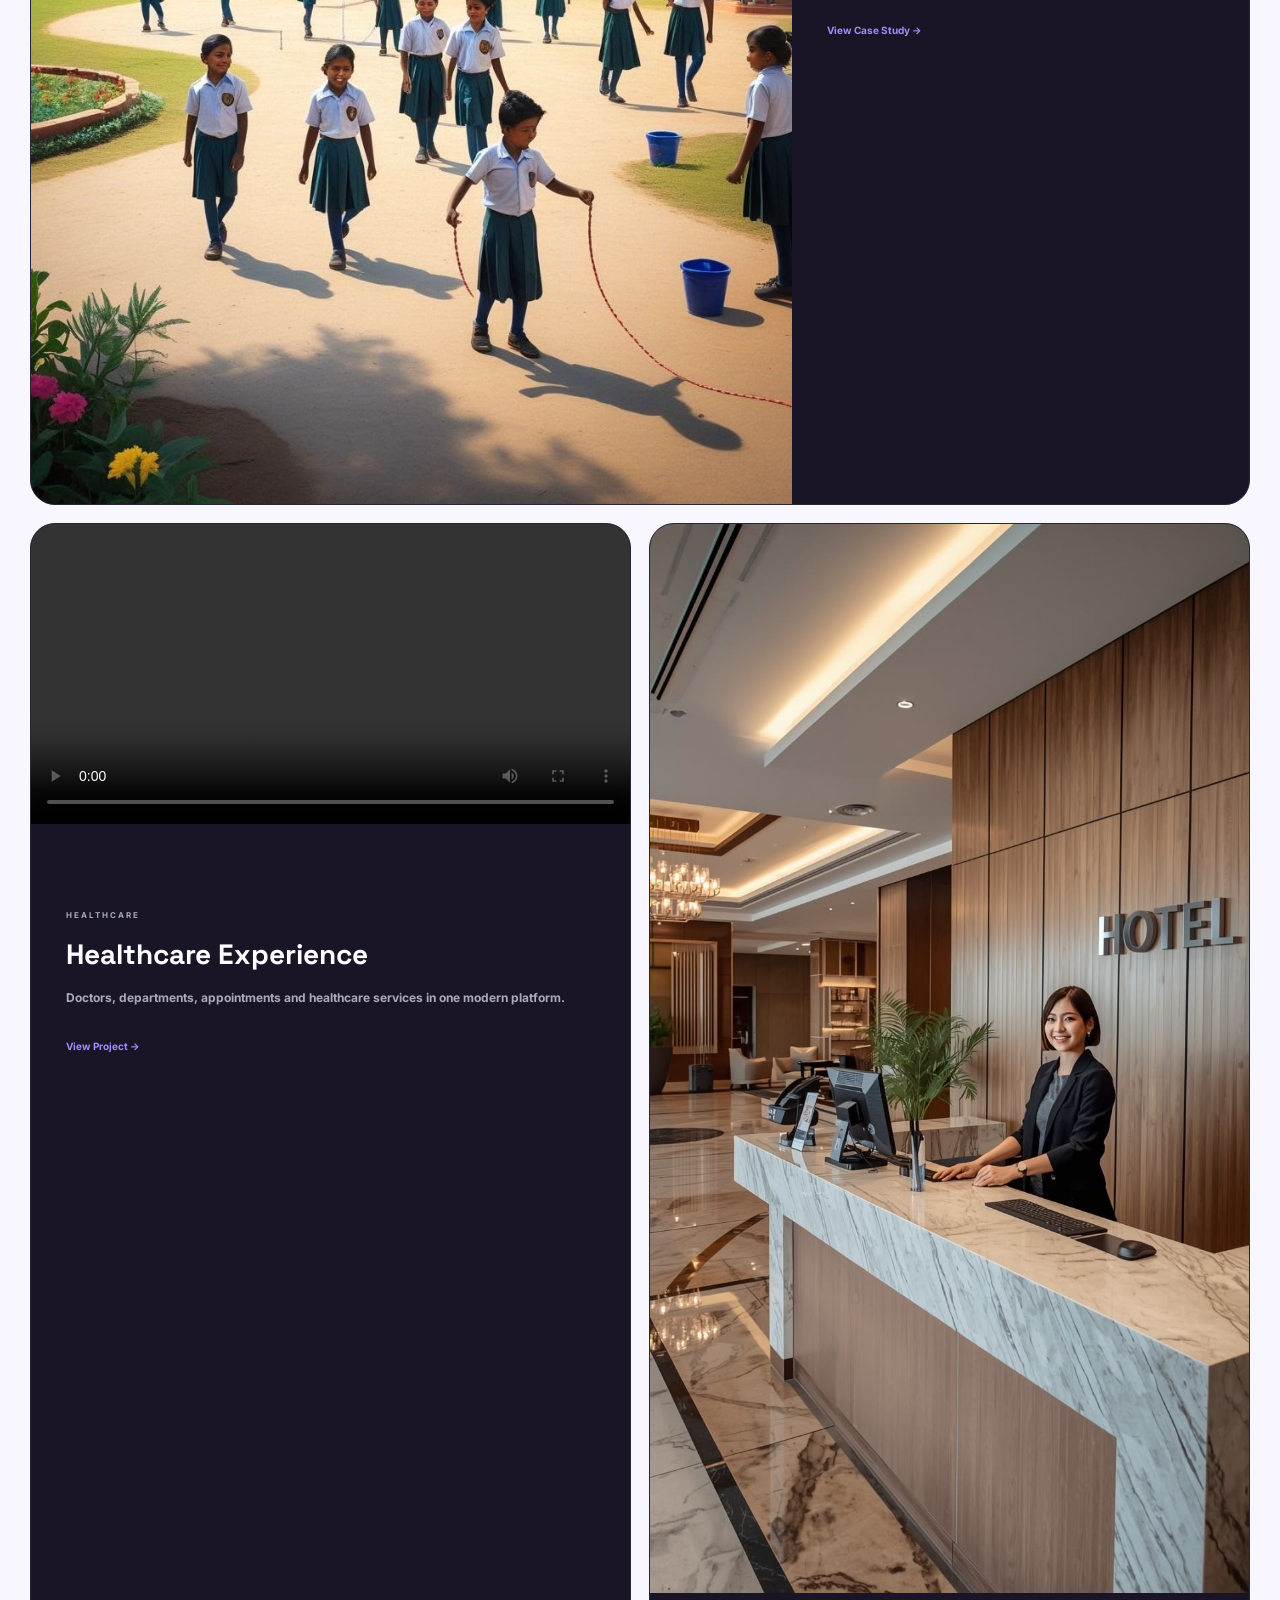
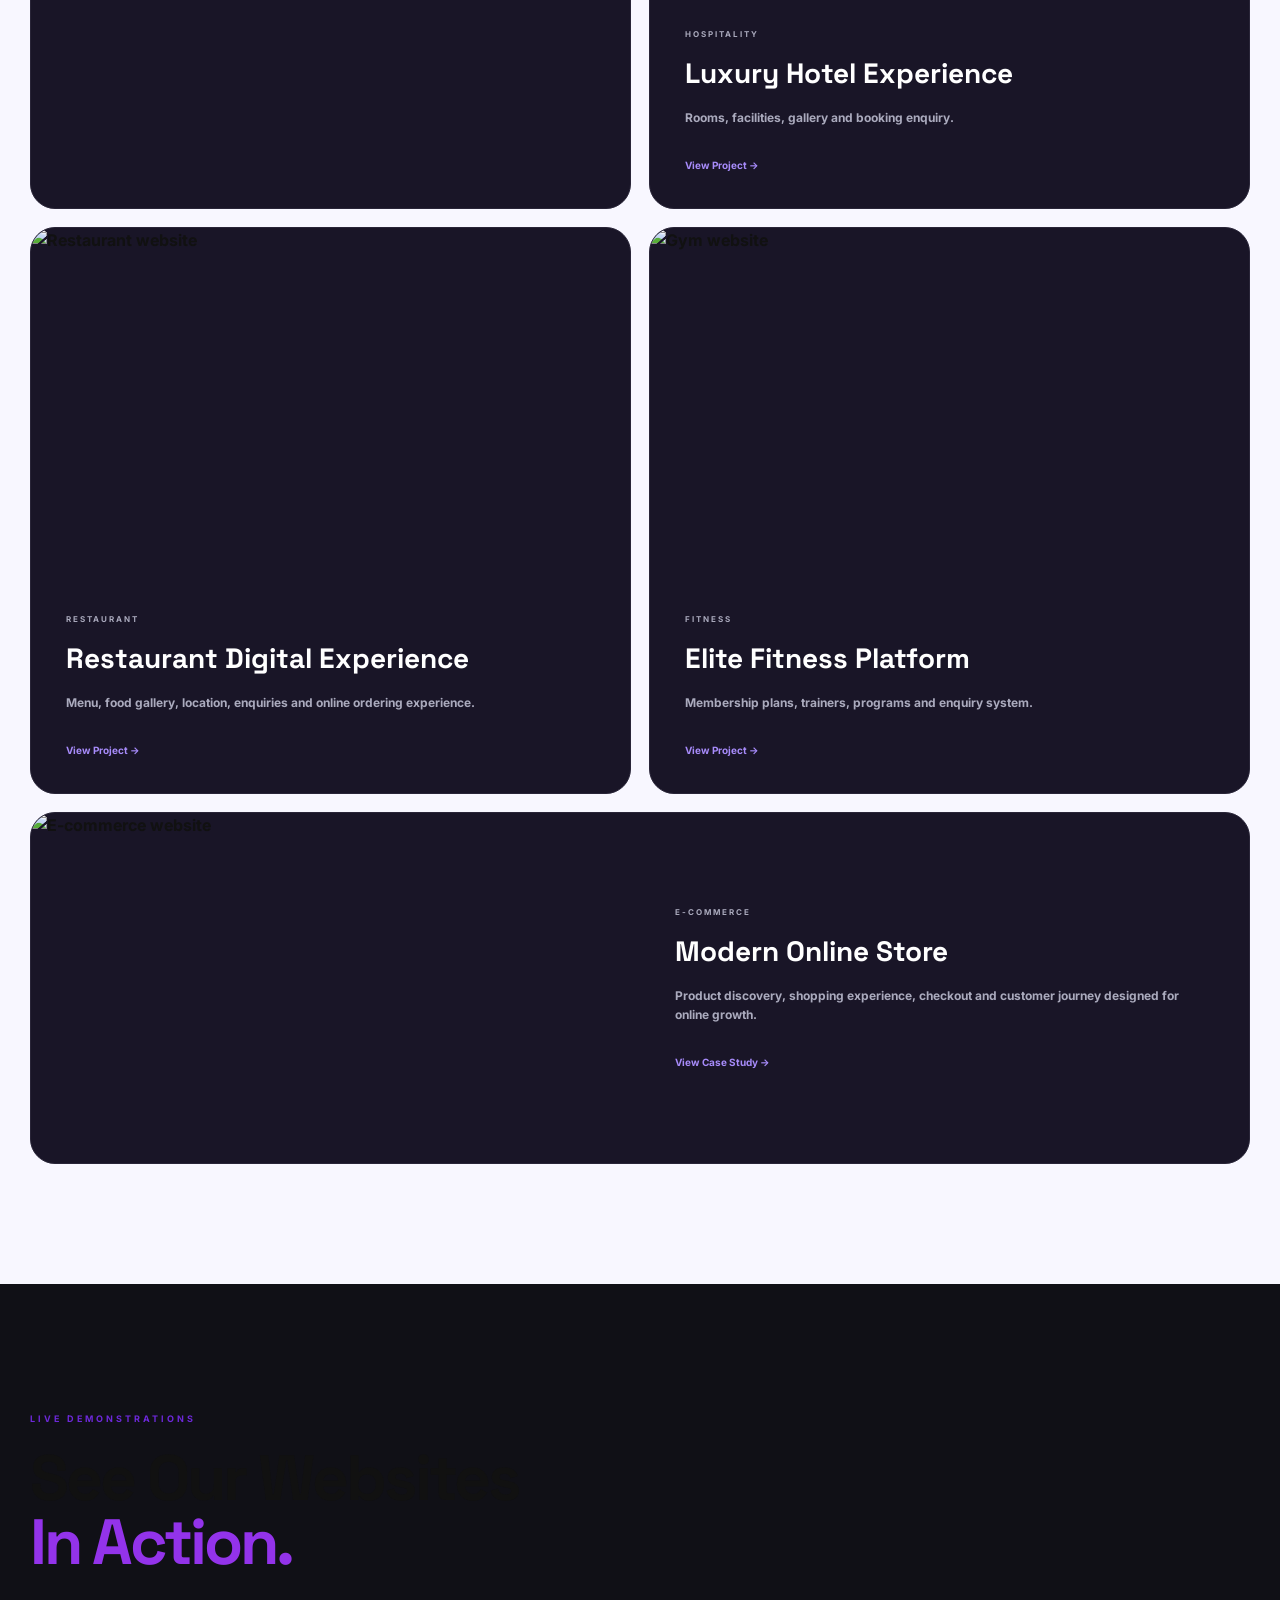
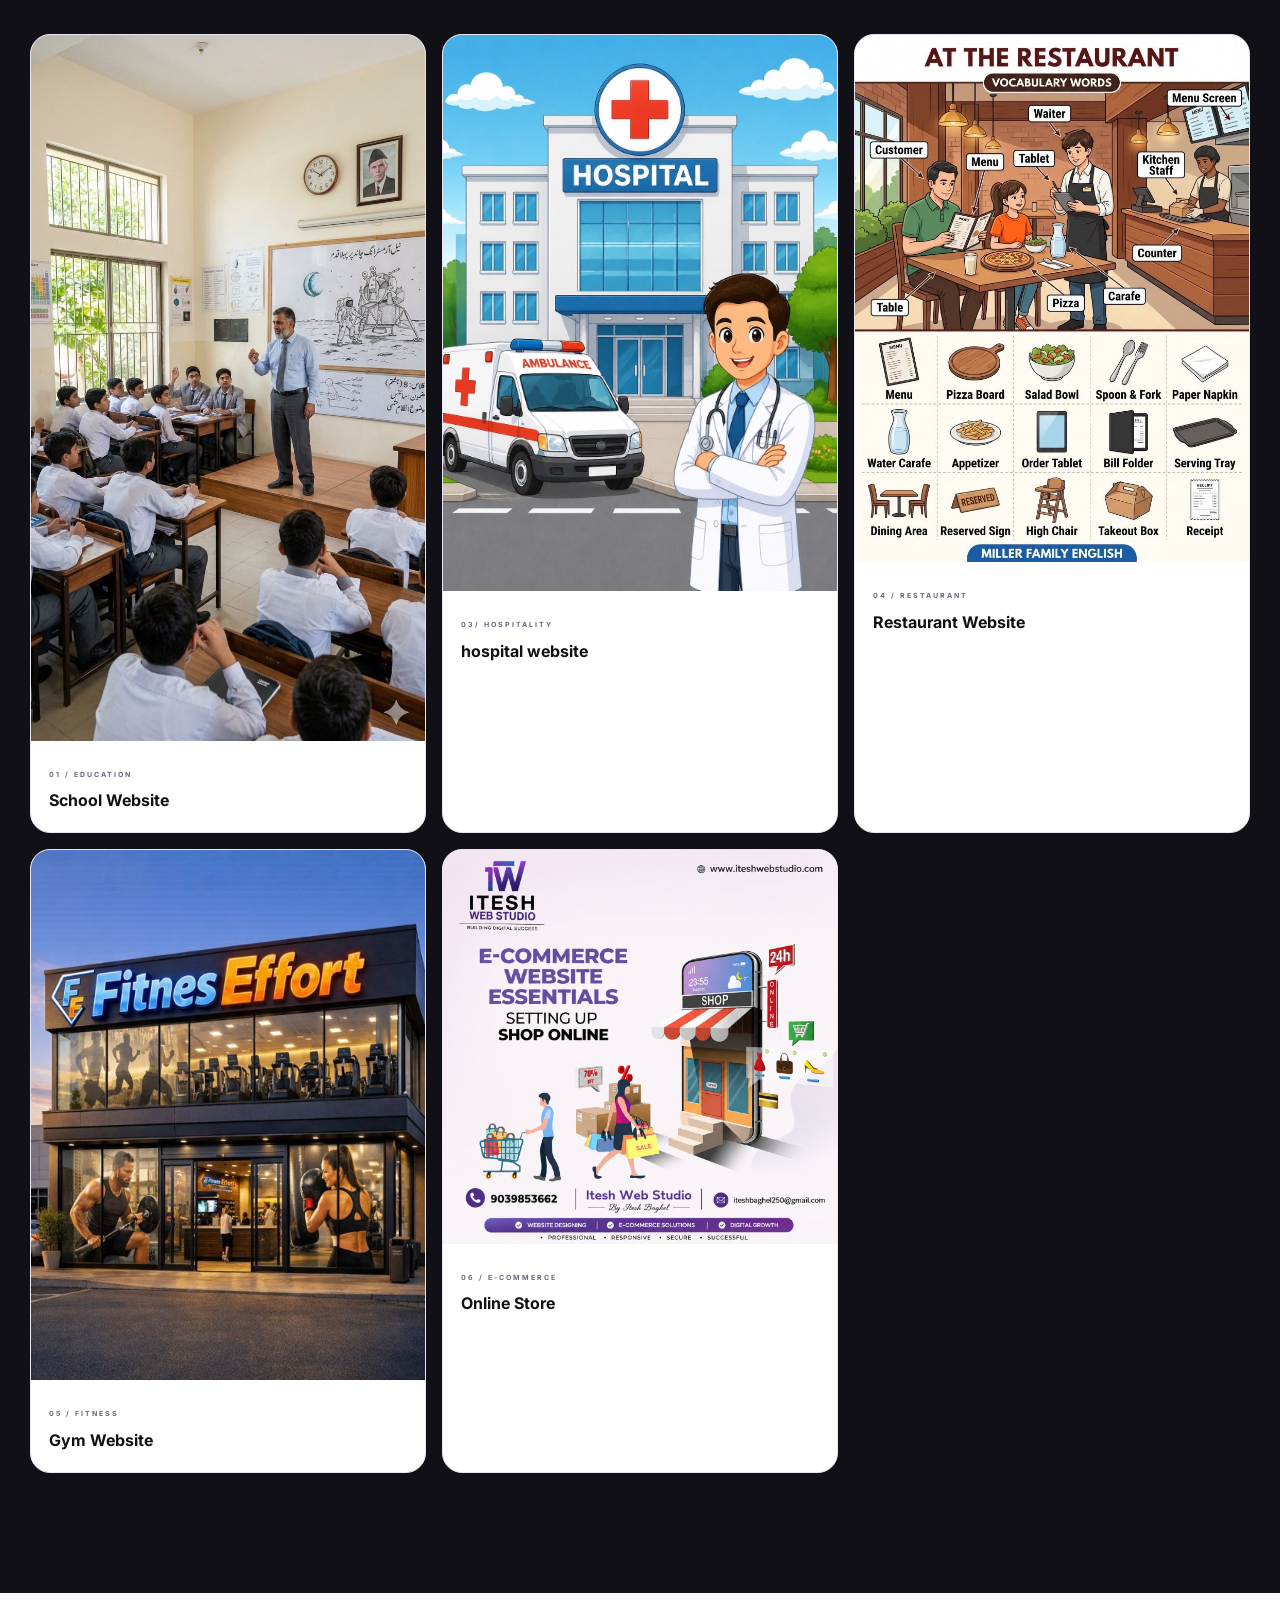
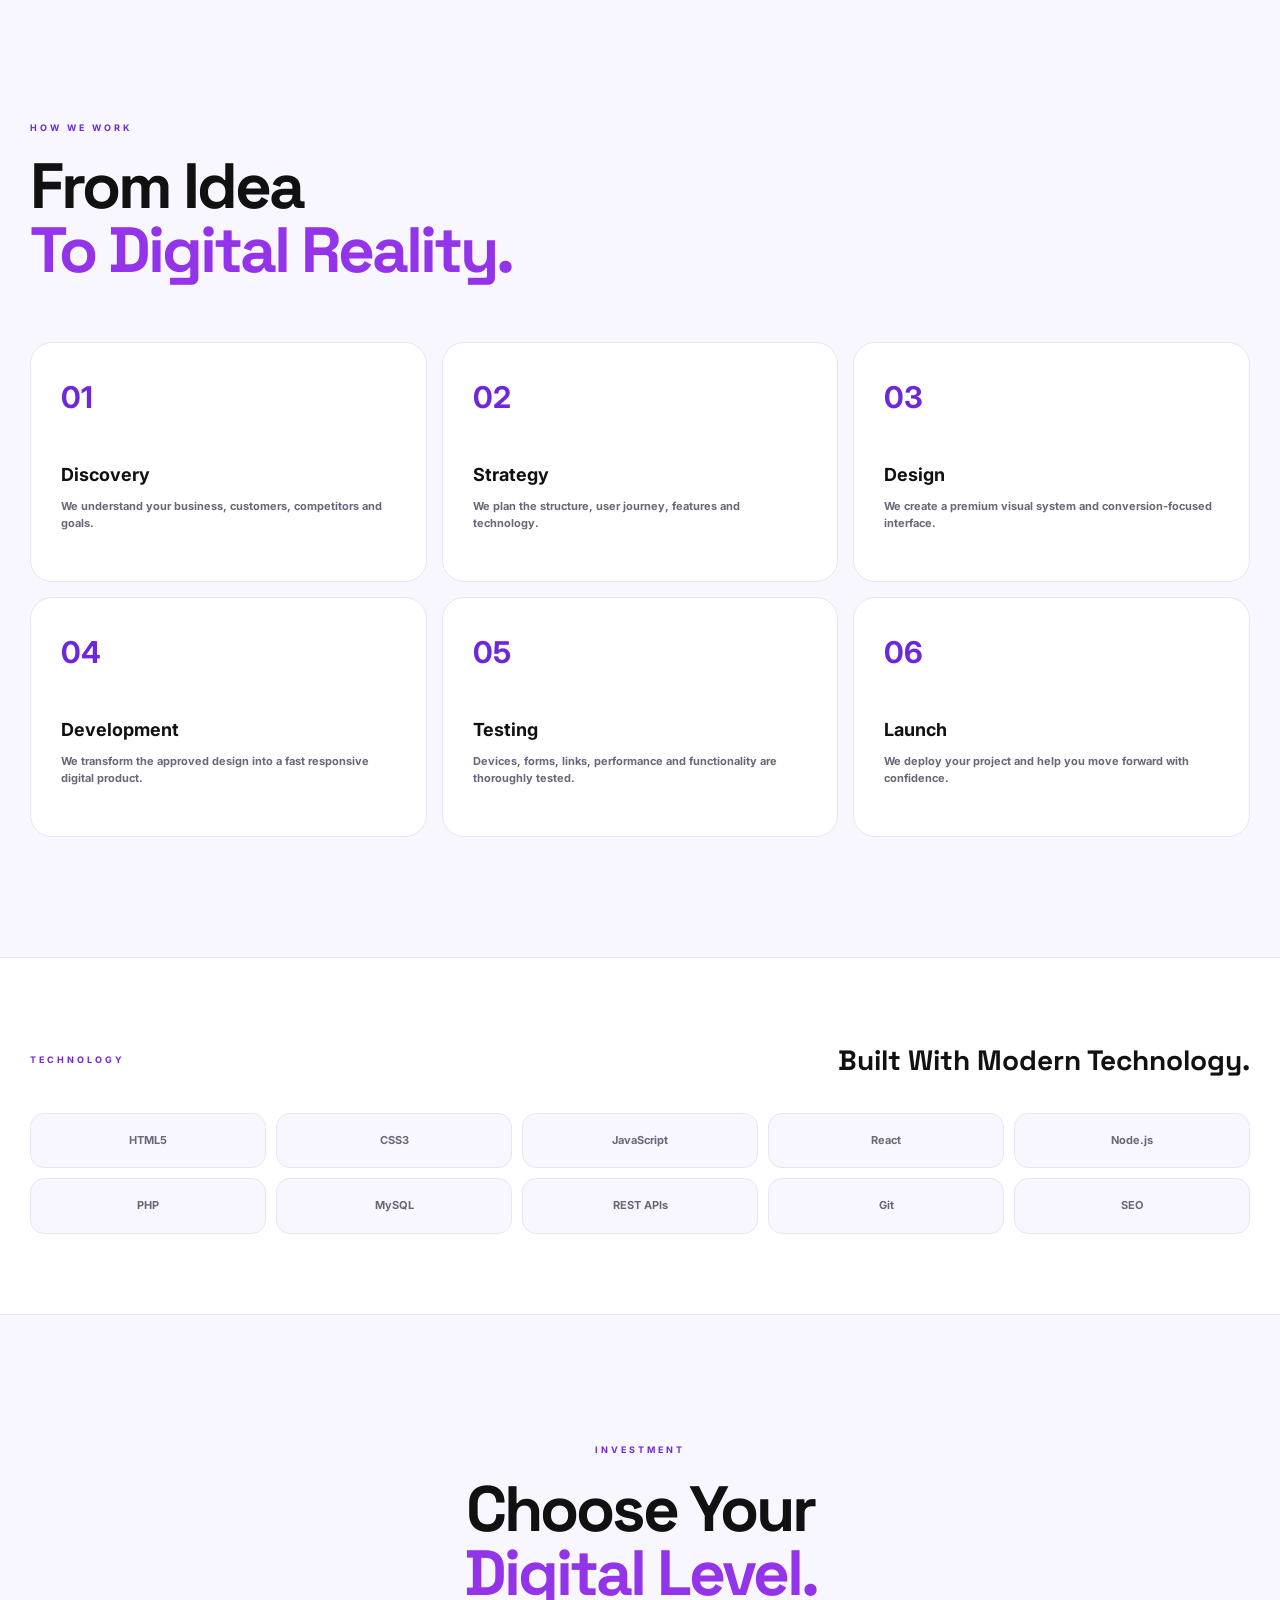
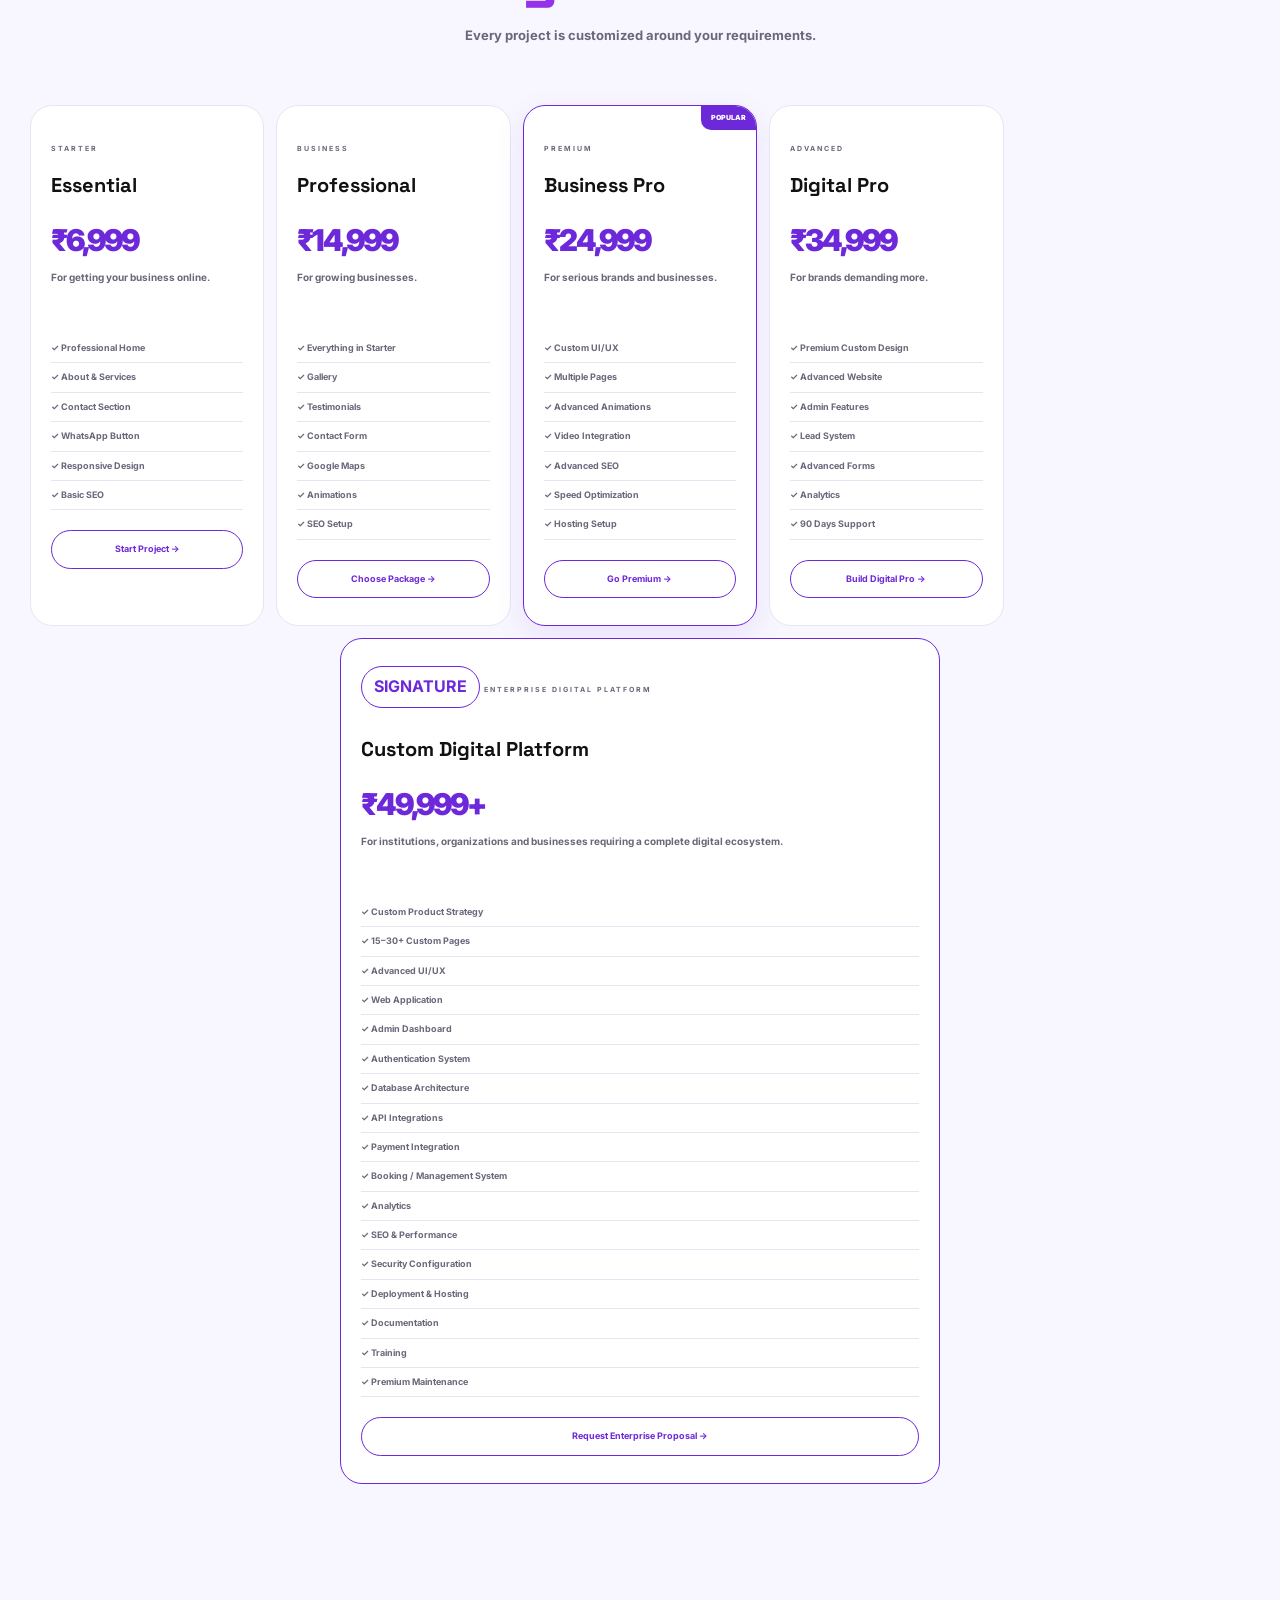
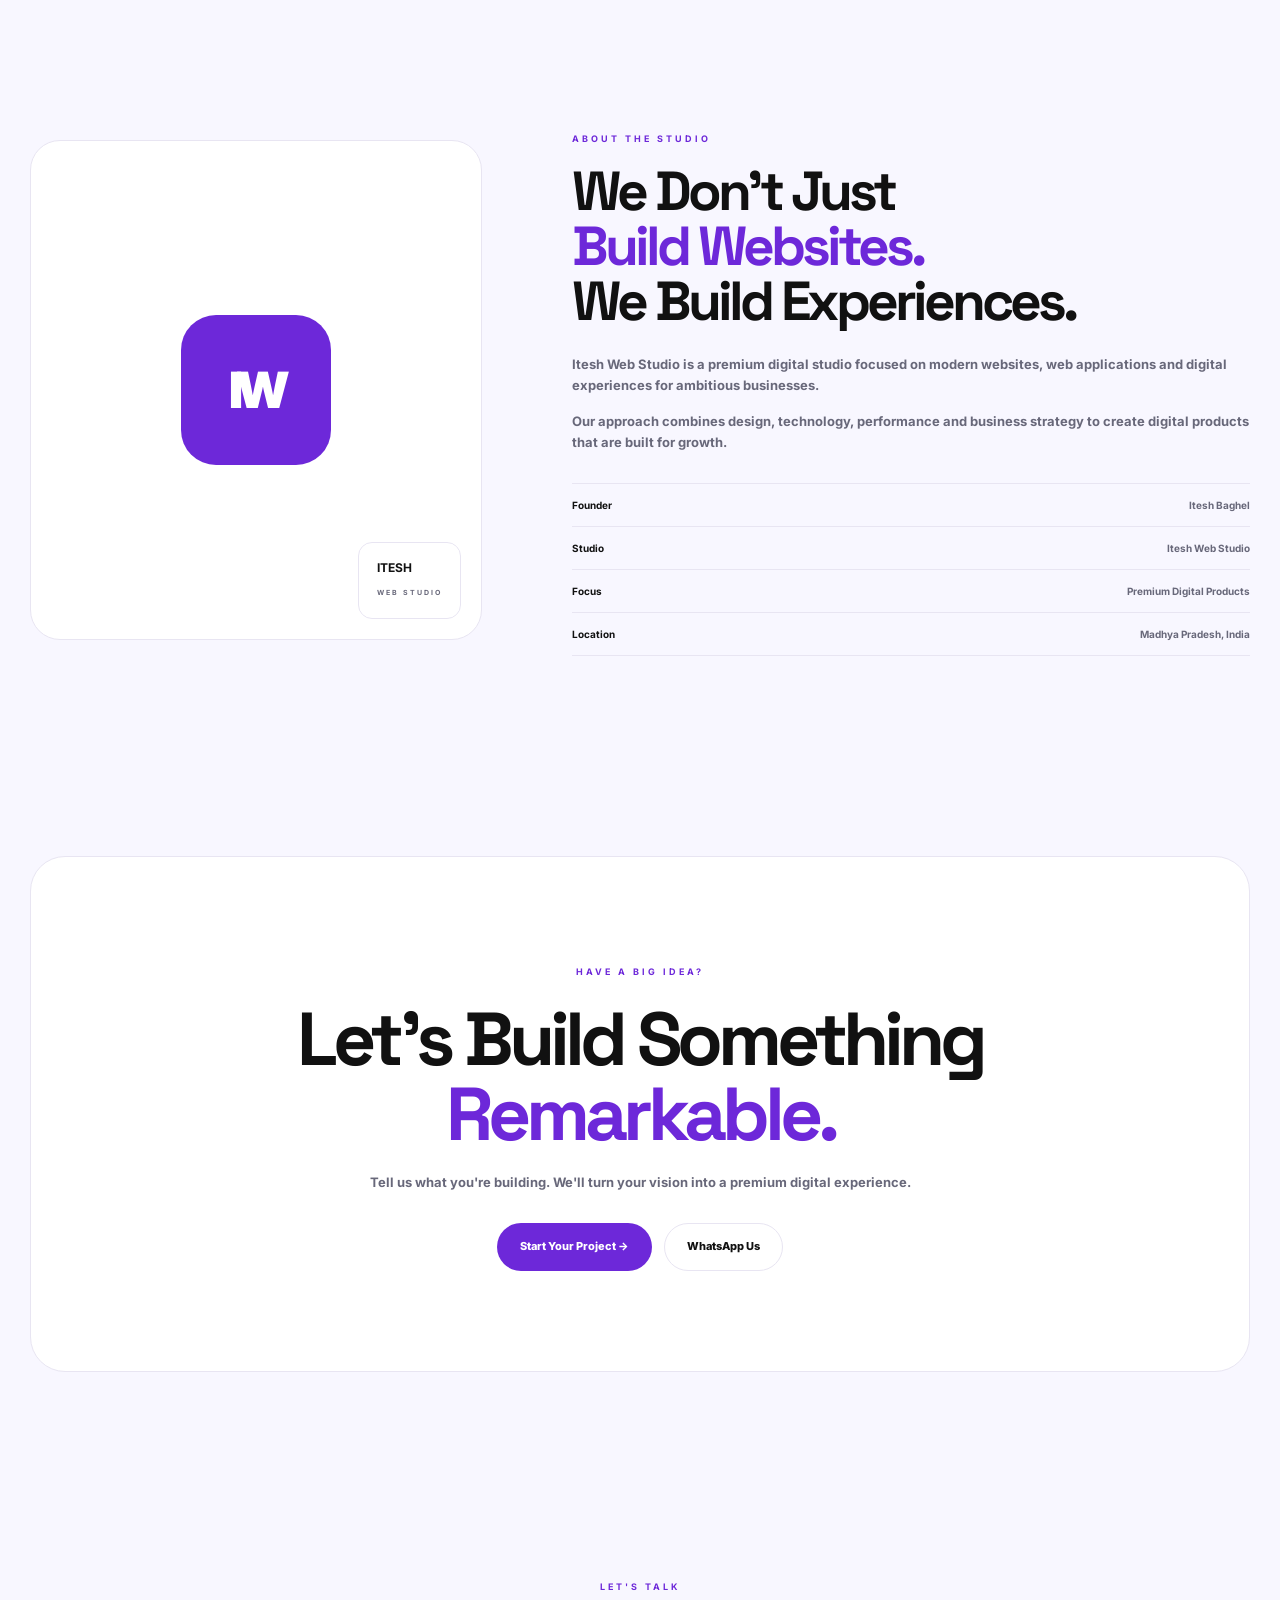
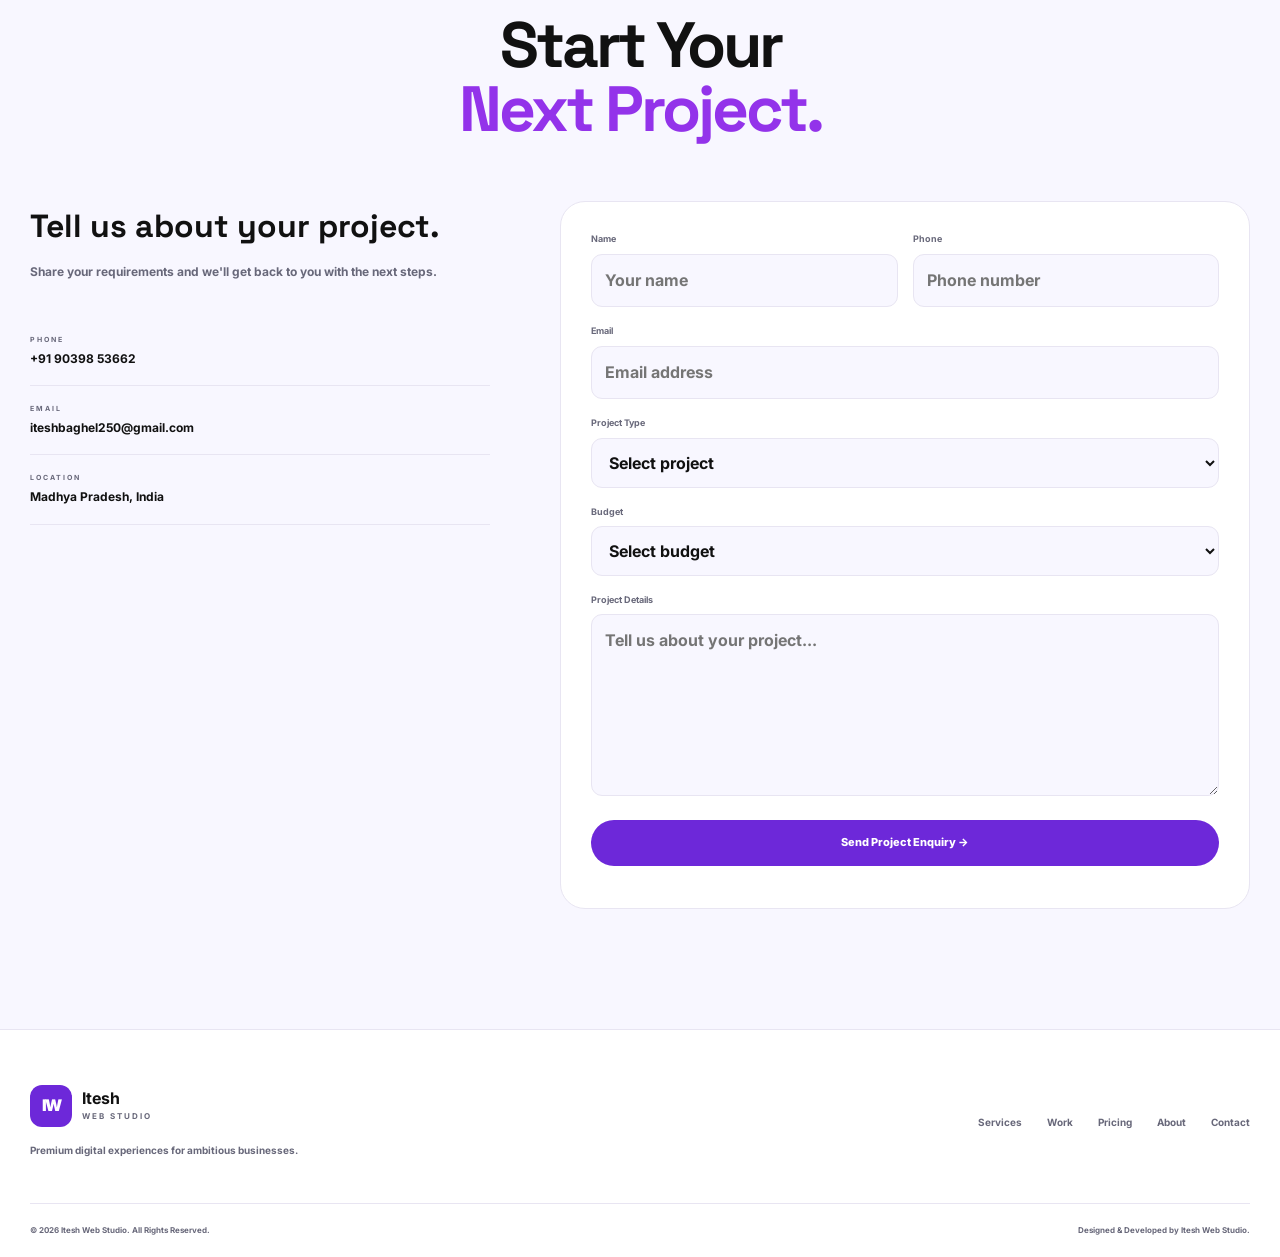
==== commit 6c2e1996: "Modify budget range options in index.html Updated budget options in the select dropdown." ====
--- a/index.html
+++ b/index.html
@@ -1195,11 +1195,11 @@
 
                 <option value="">Select budget</option>
 
-                <option>₹7,999 – ₹20,000</option>
-                <option>₹20,000 – ₹50,000</option>
-                <option>₹50,000 – ₹1,00,000</option>
-                <option>₹1,00,000 – ₹5,00,000</option>
-                <option>₹5,00,000+</option>
+                <option>₹7,999 – ₹10,000</option>
+                <option>₹14,999 – ₹20,000</option>
+                <option>₹34,999 – ₹40,000</option>
+                <option>₹49,999 – ₹55,000</option>
+                <option>₹74,999+</option>
 
             </select>
 
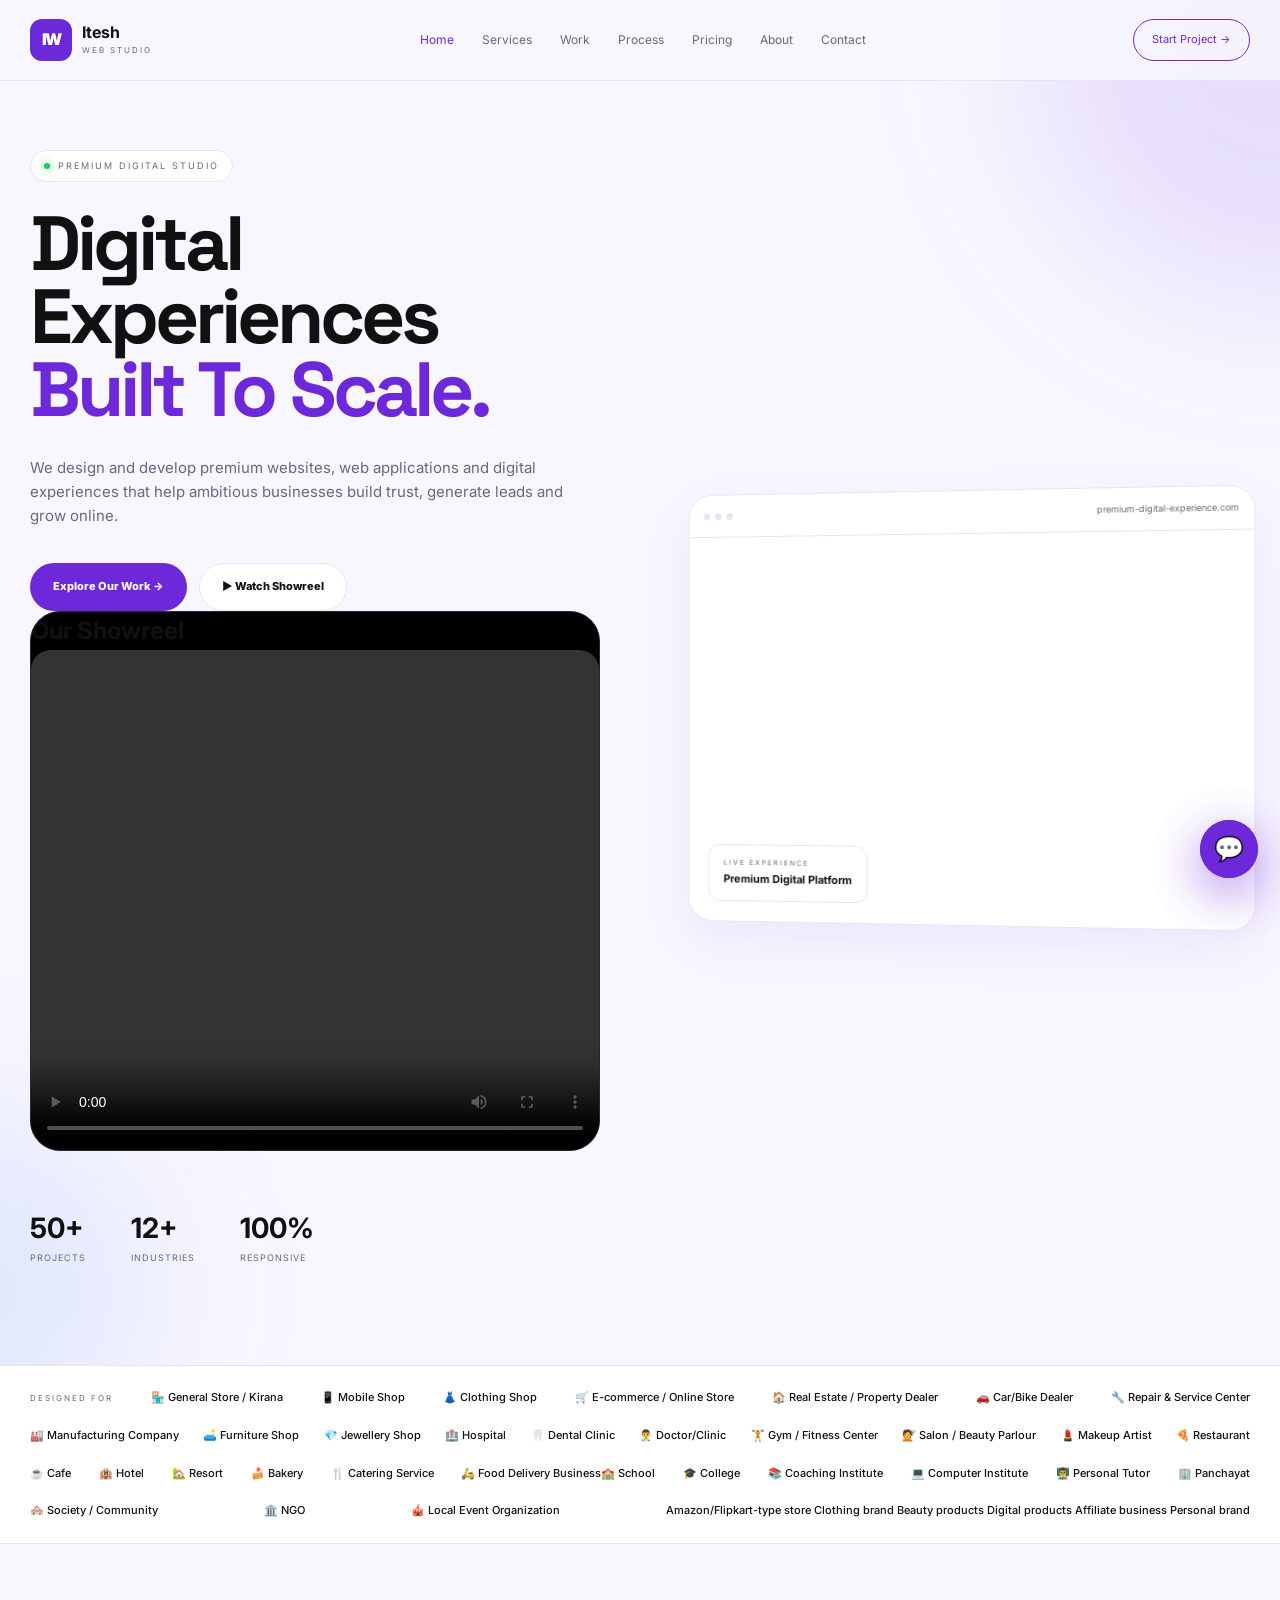
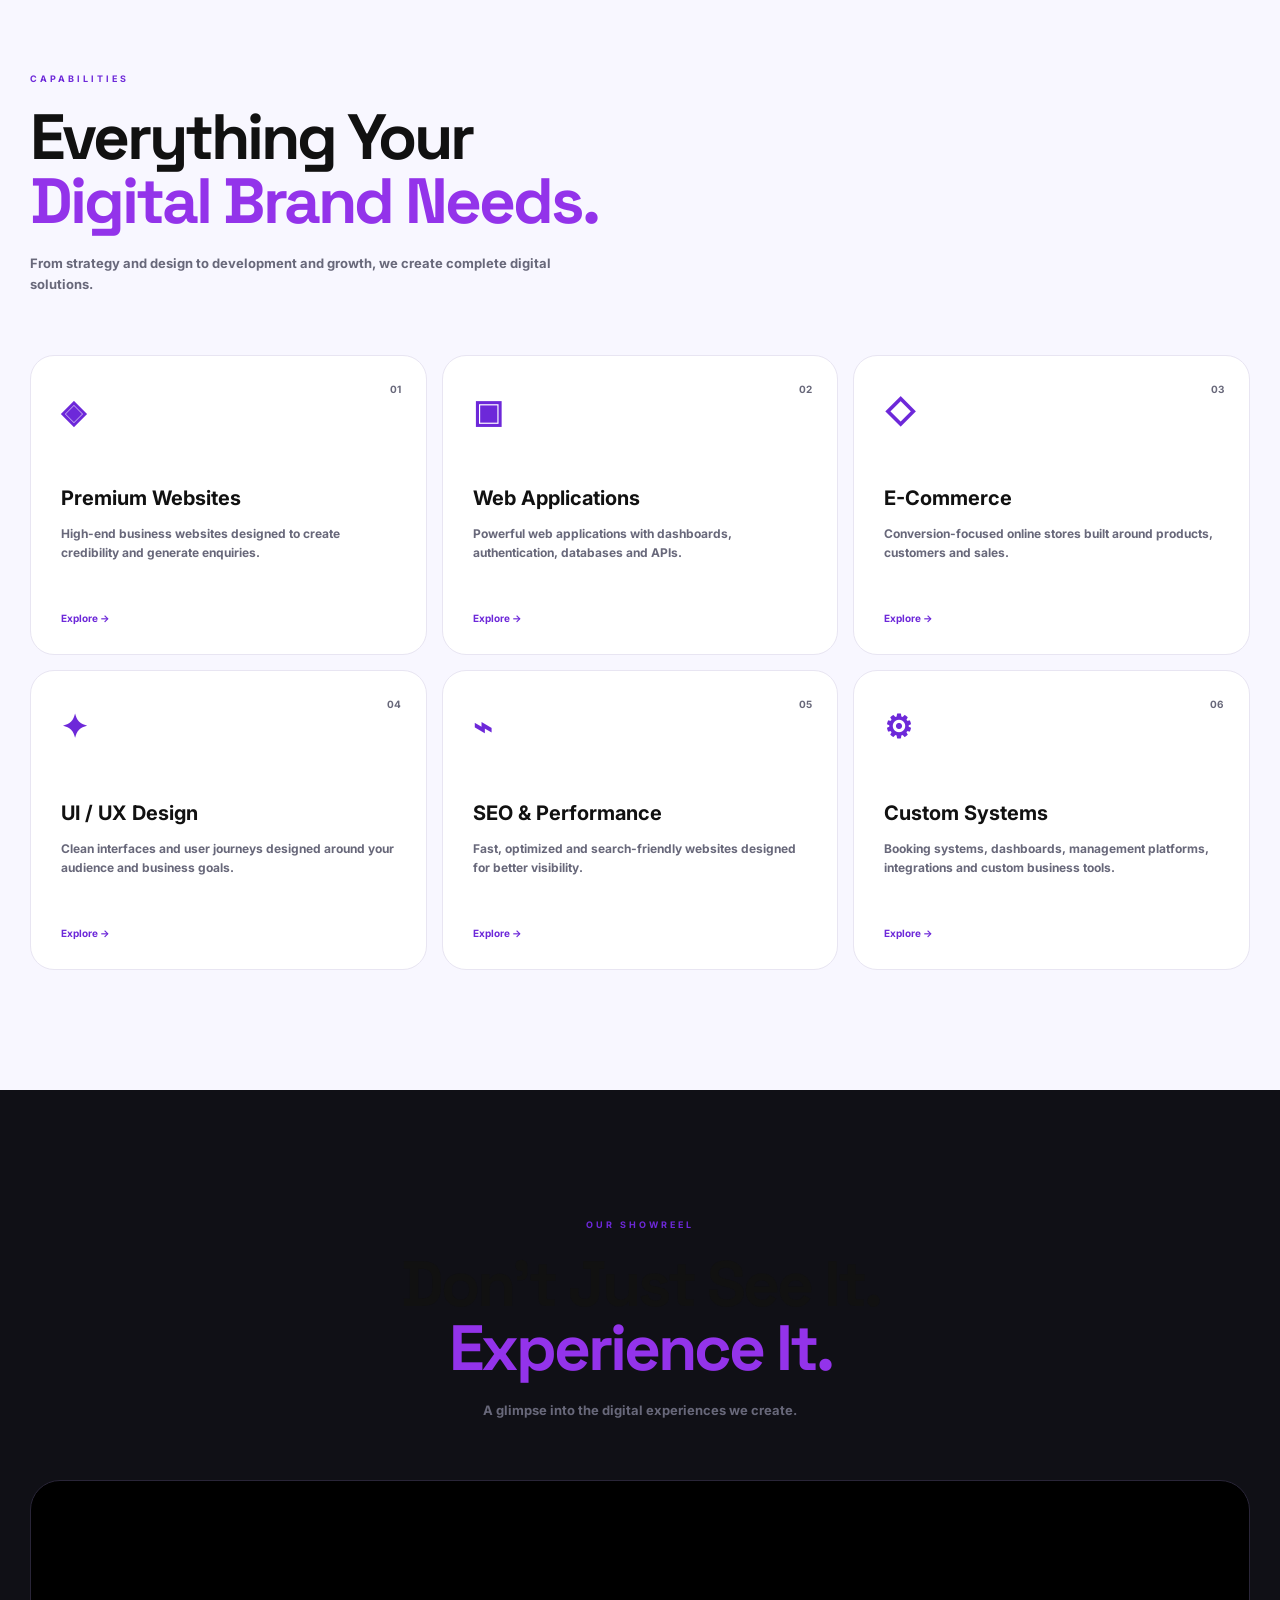
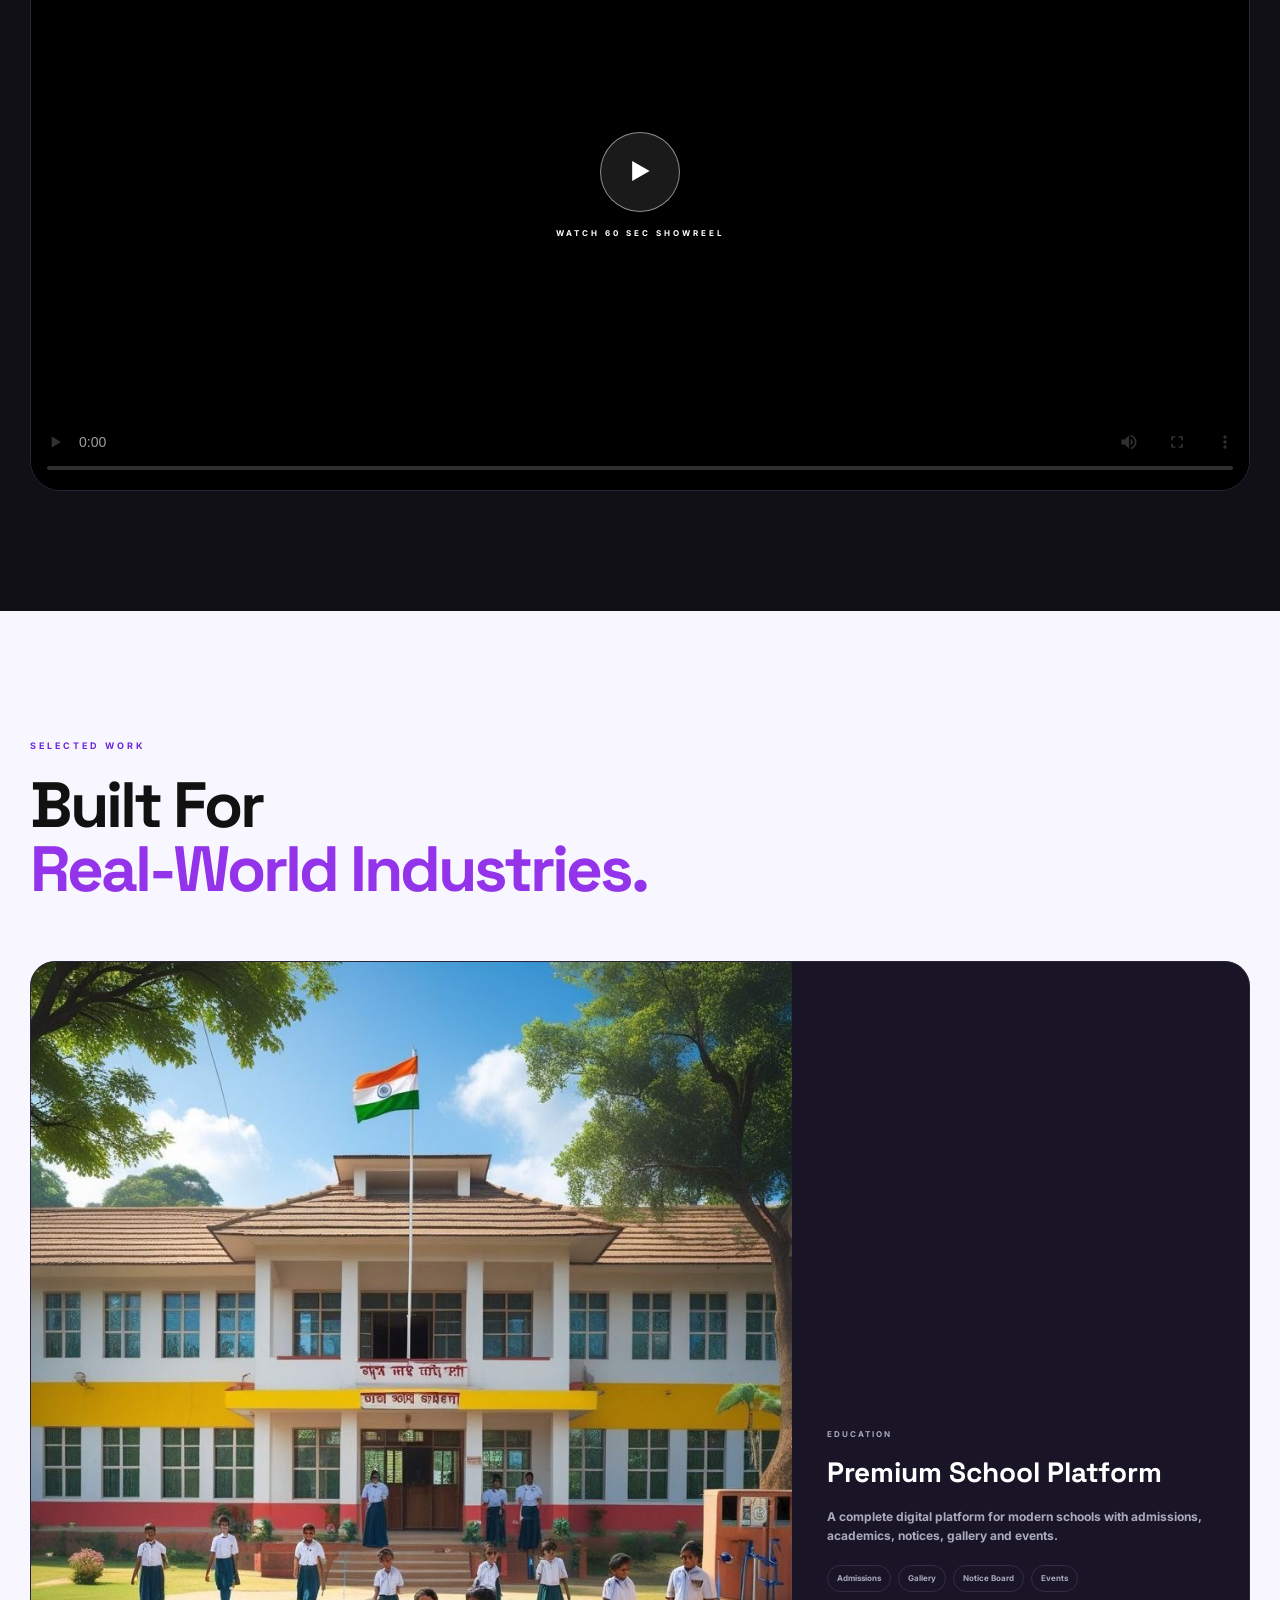
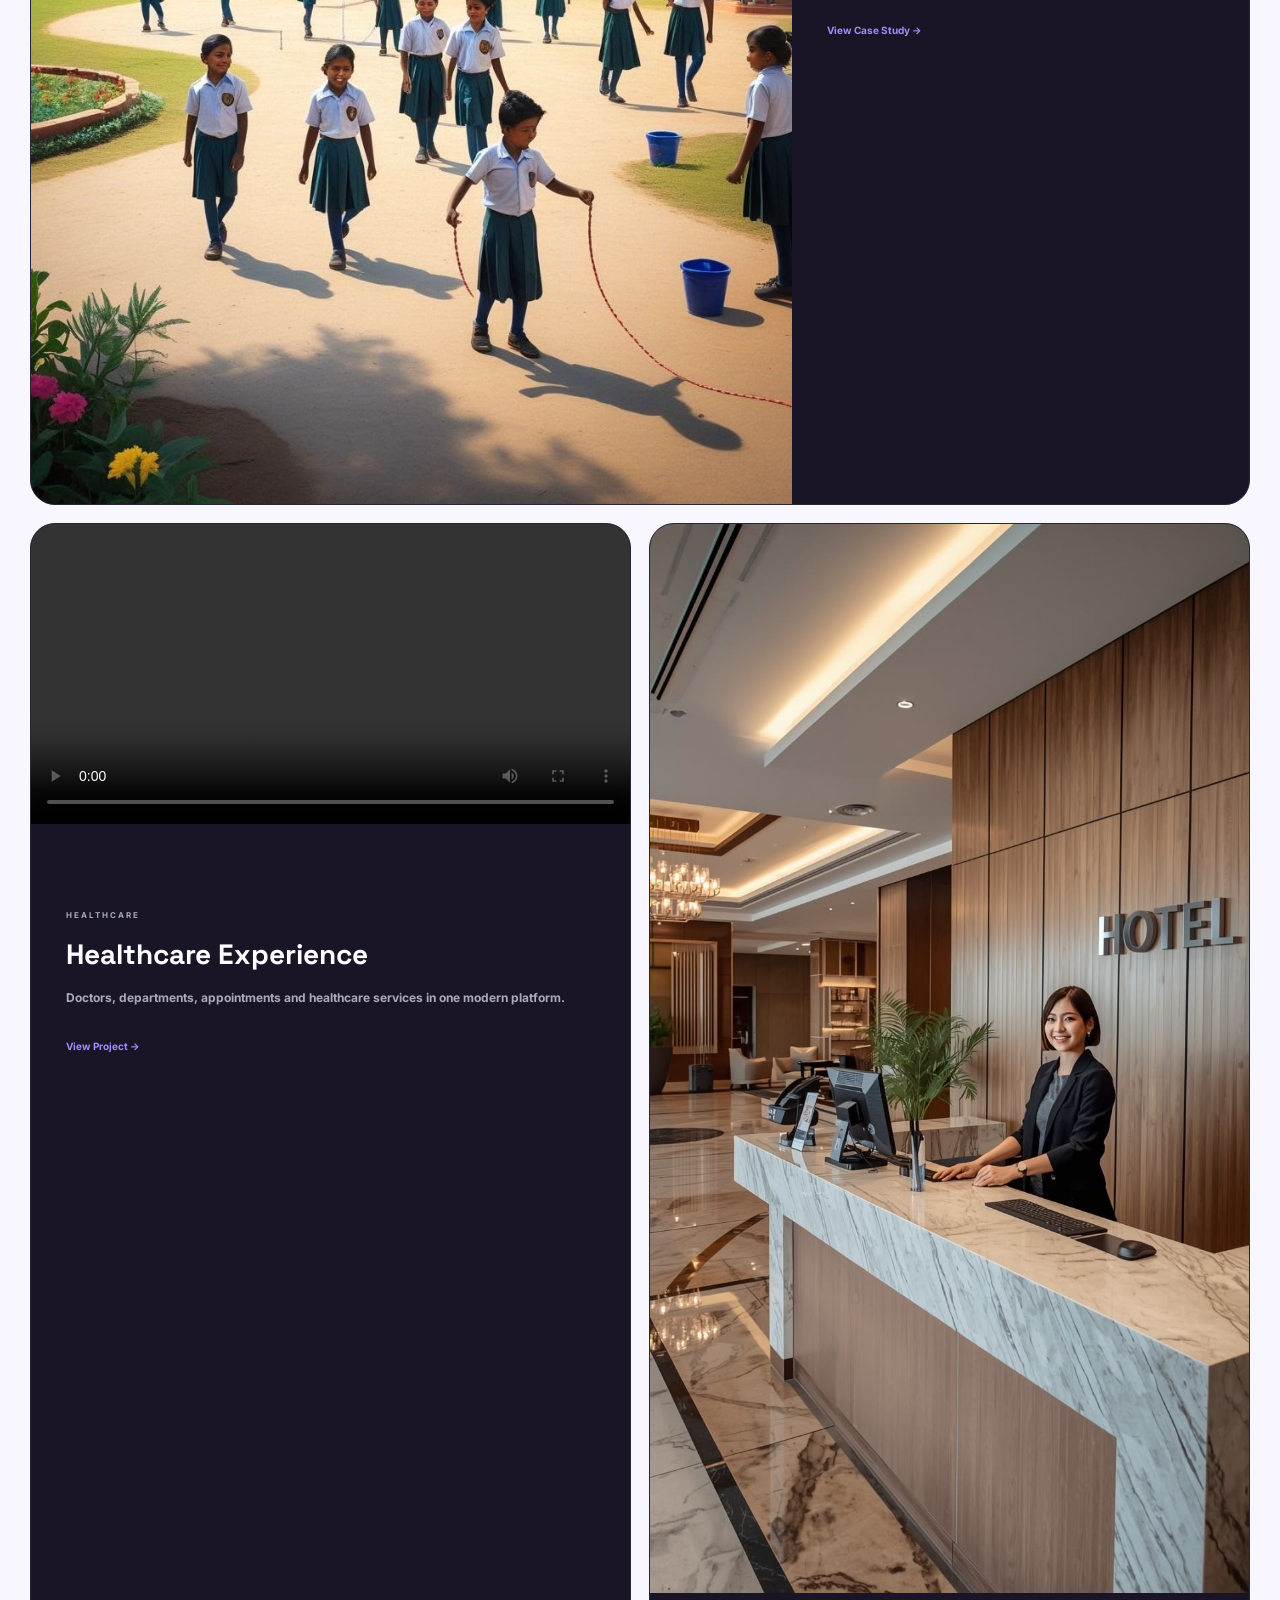
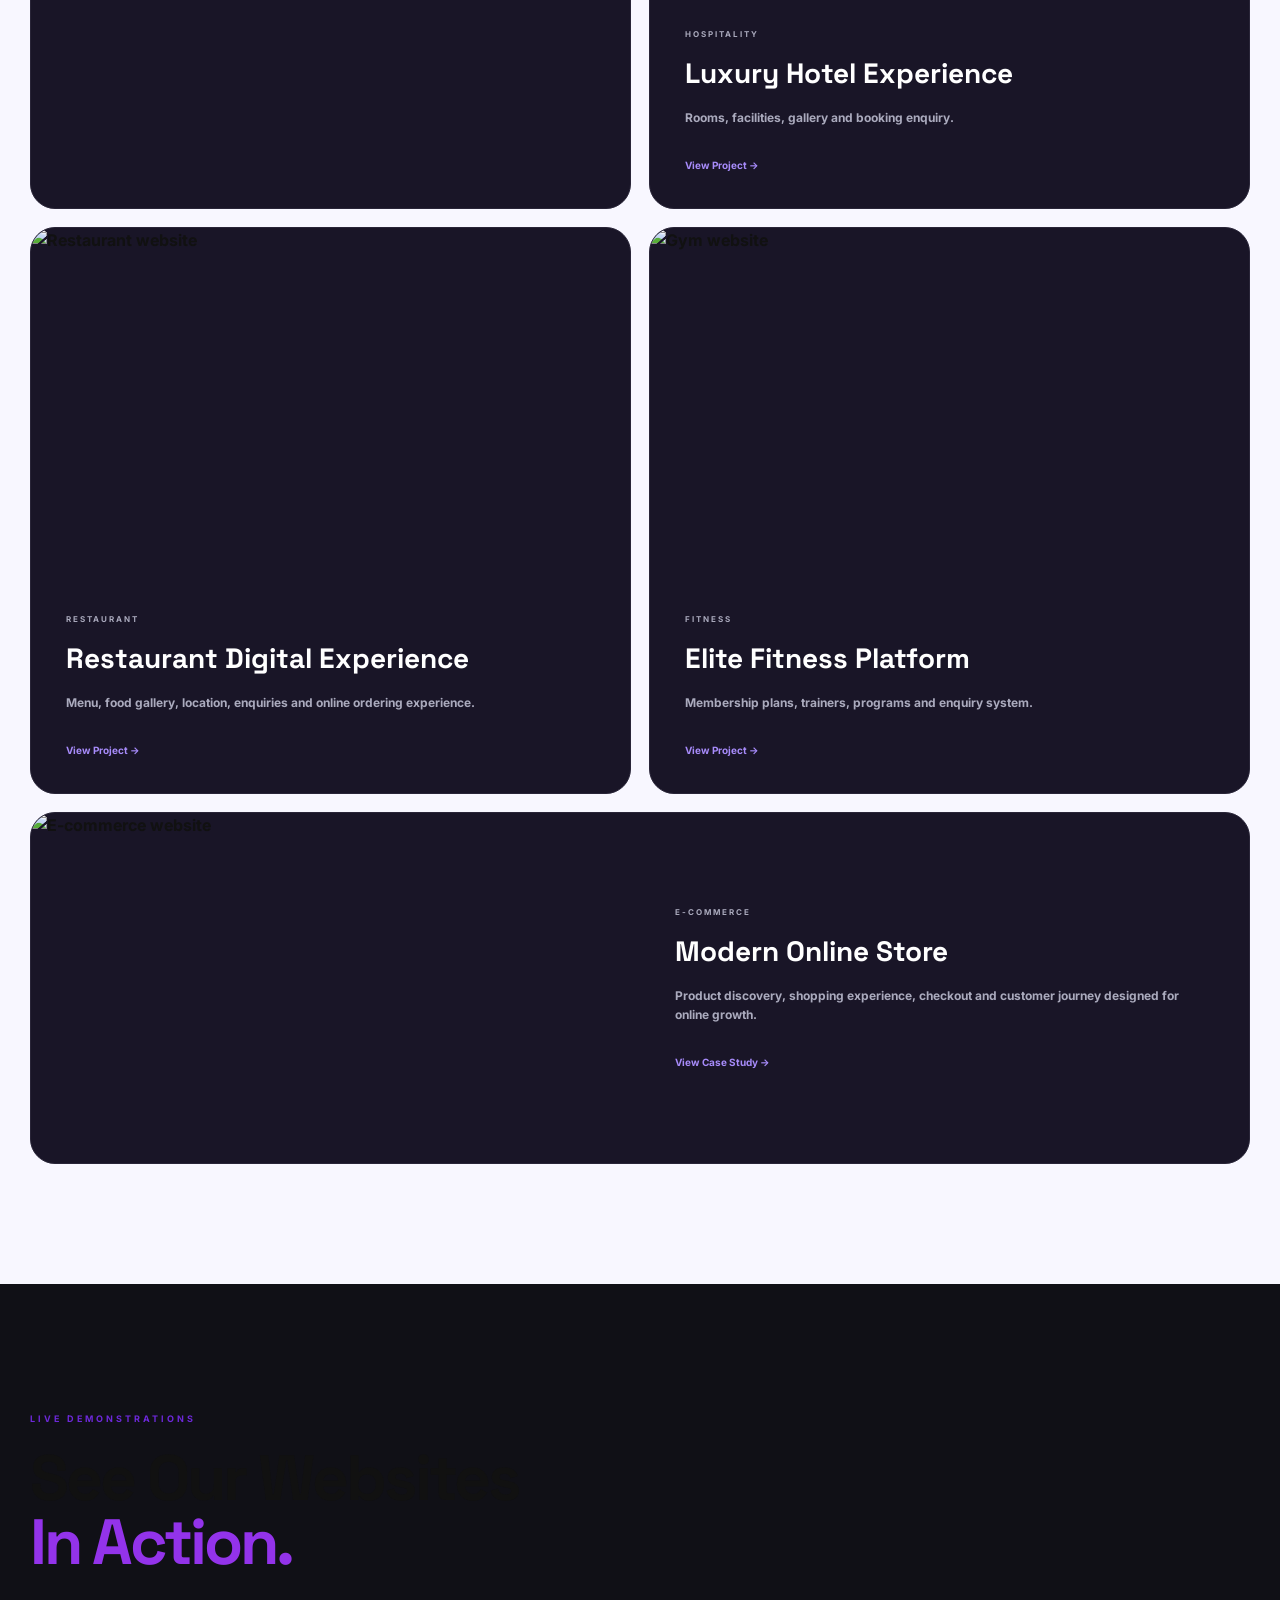
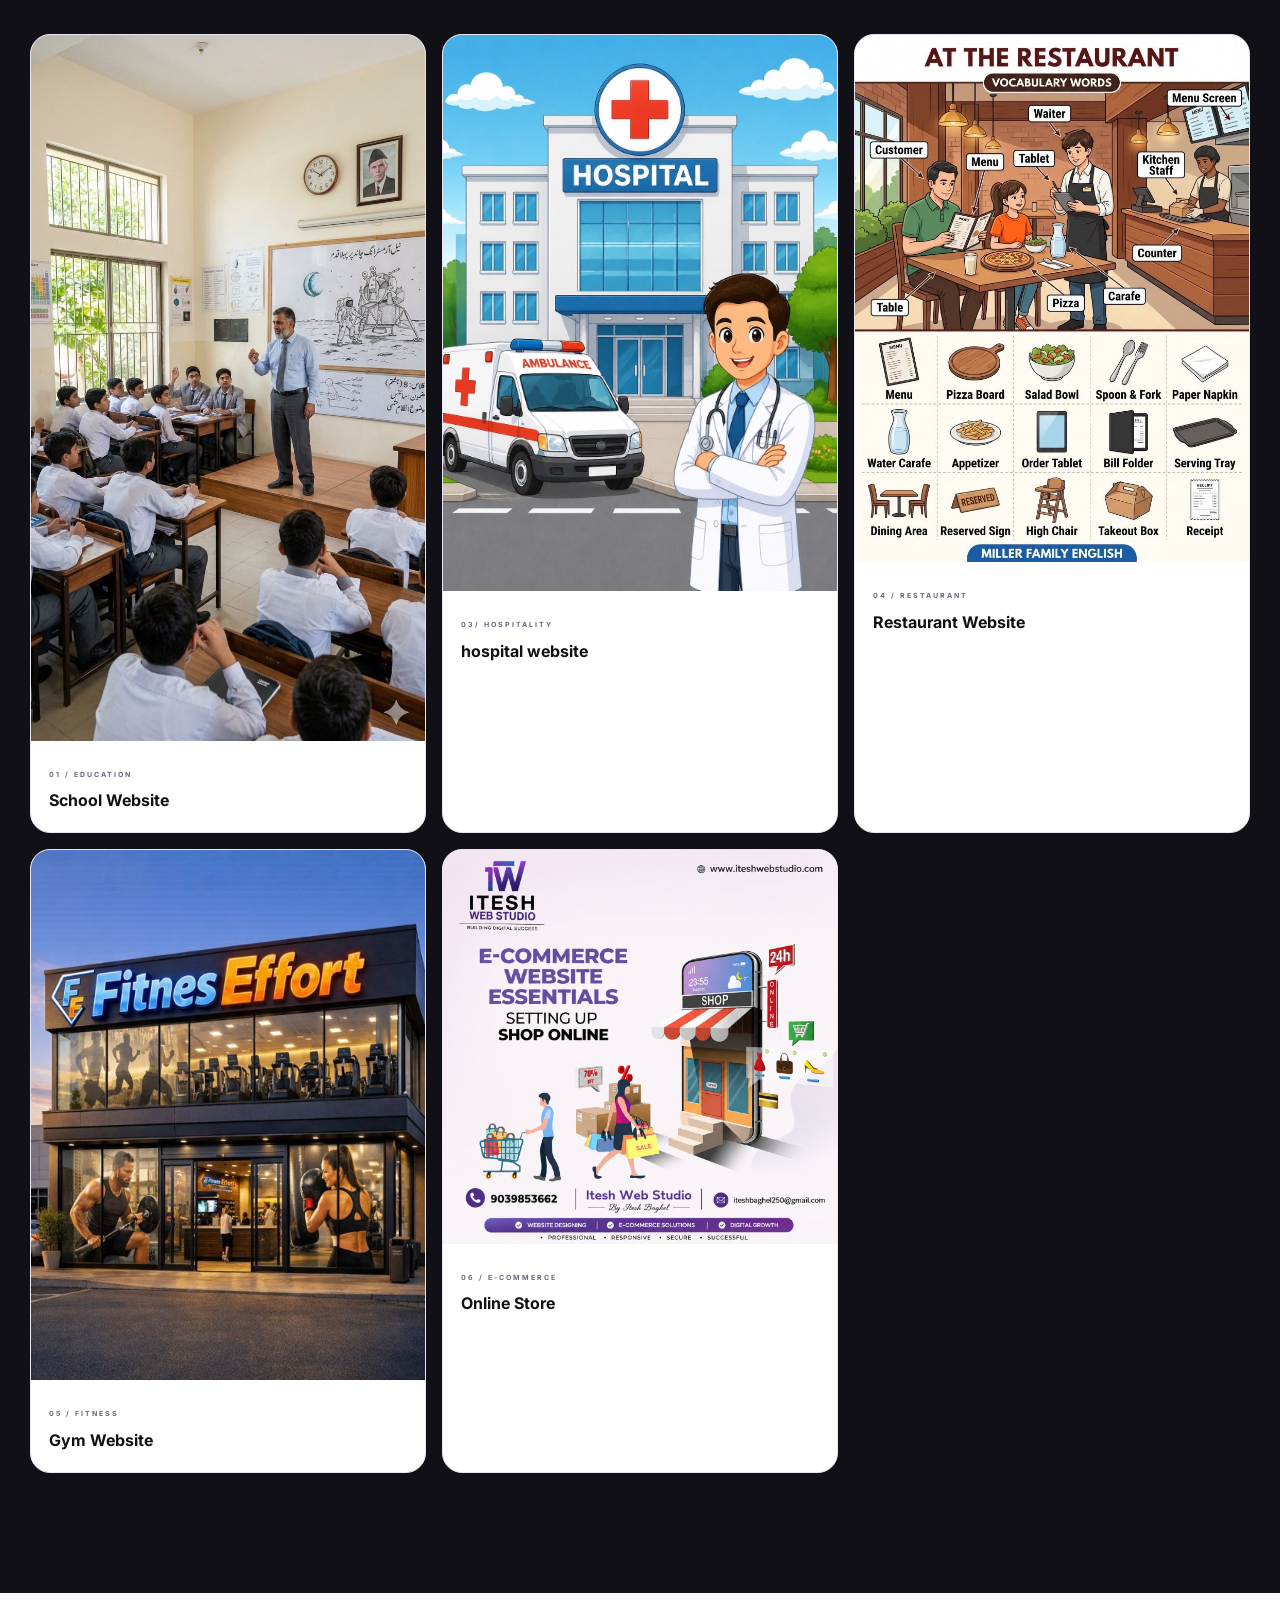
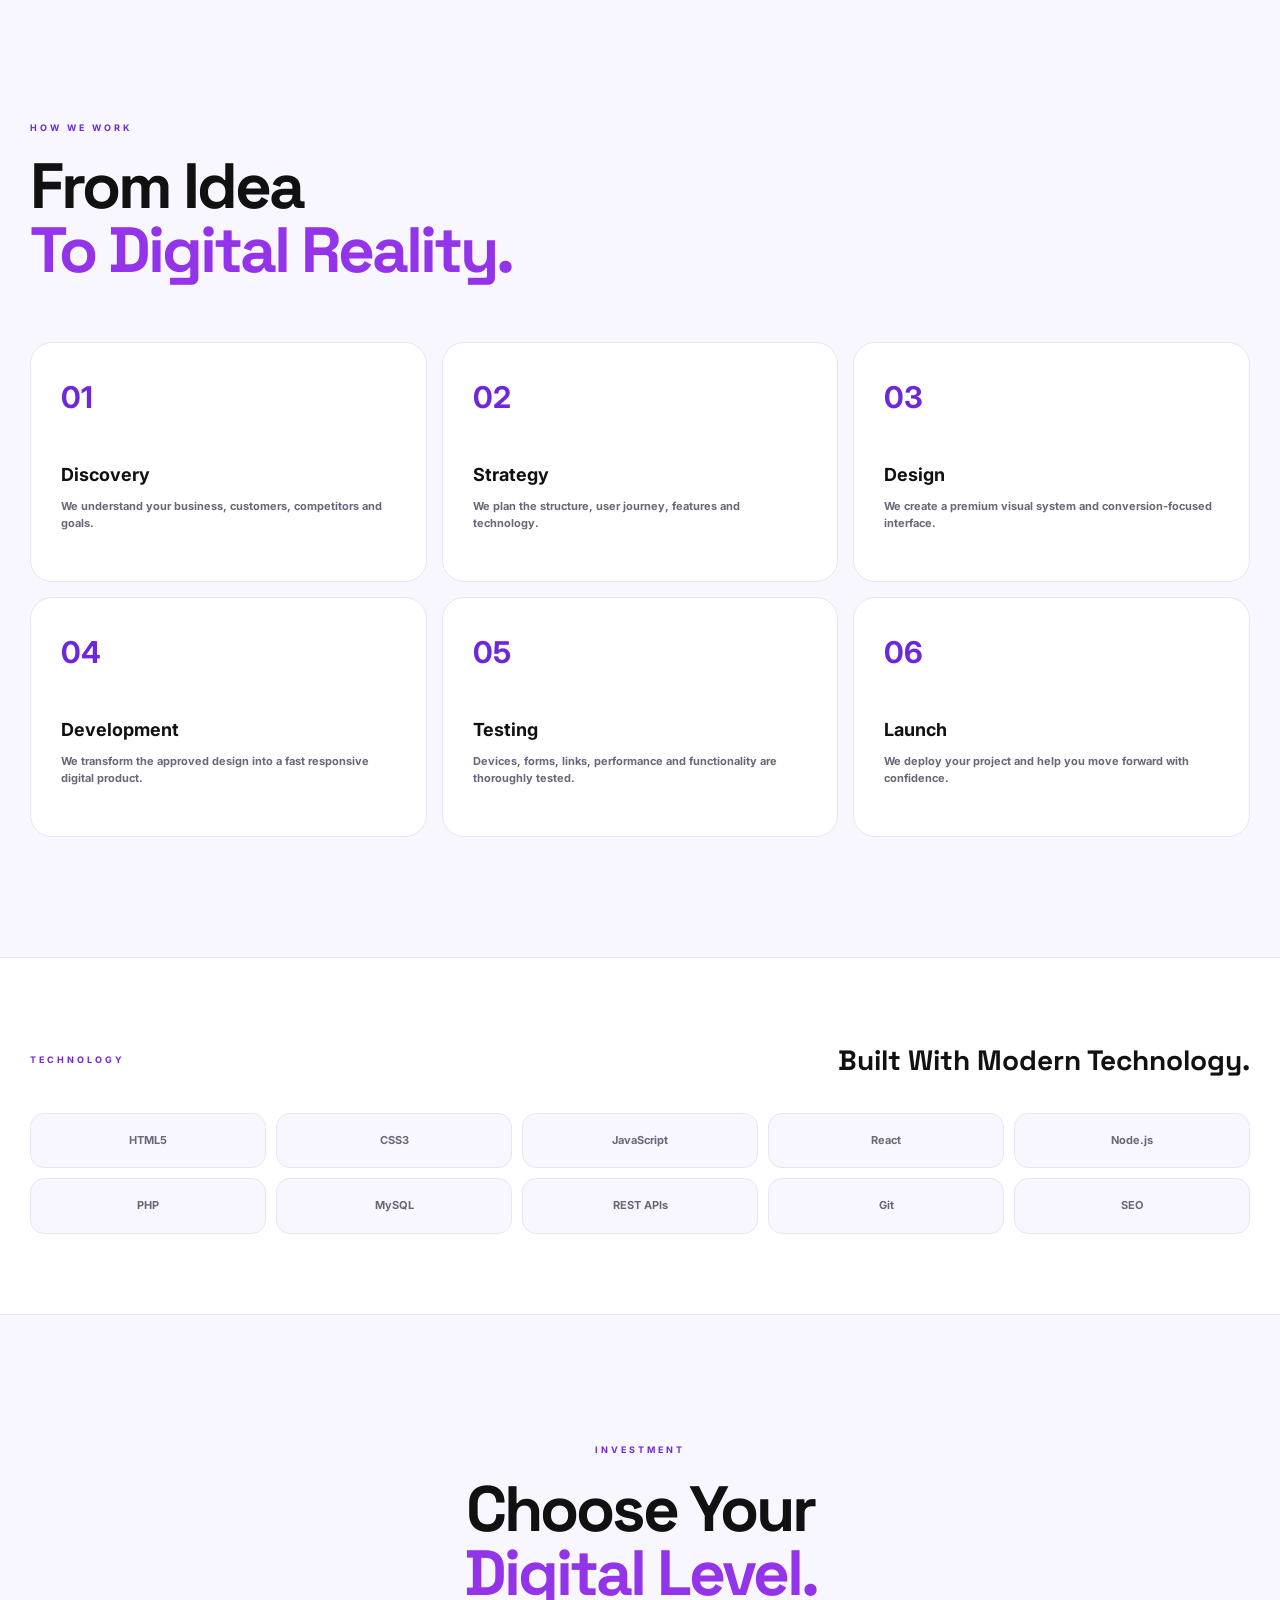
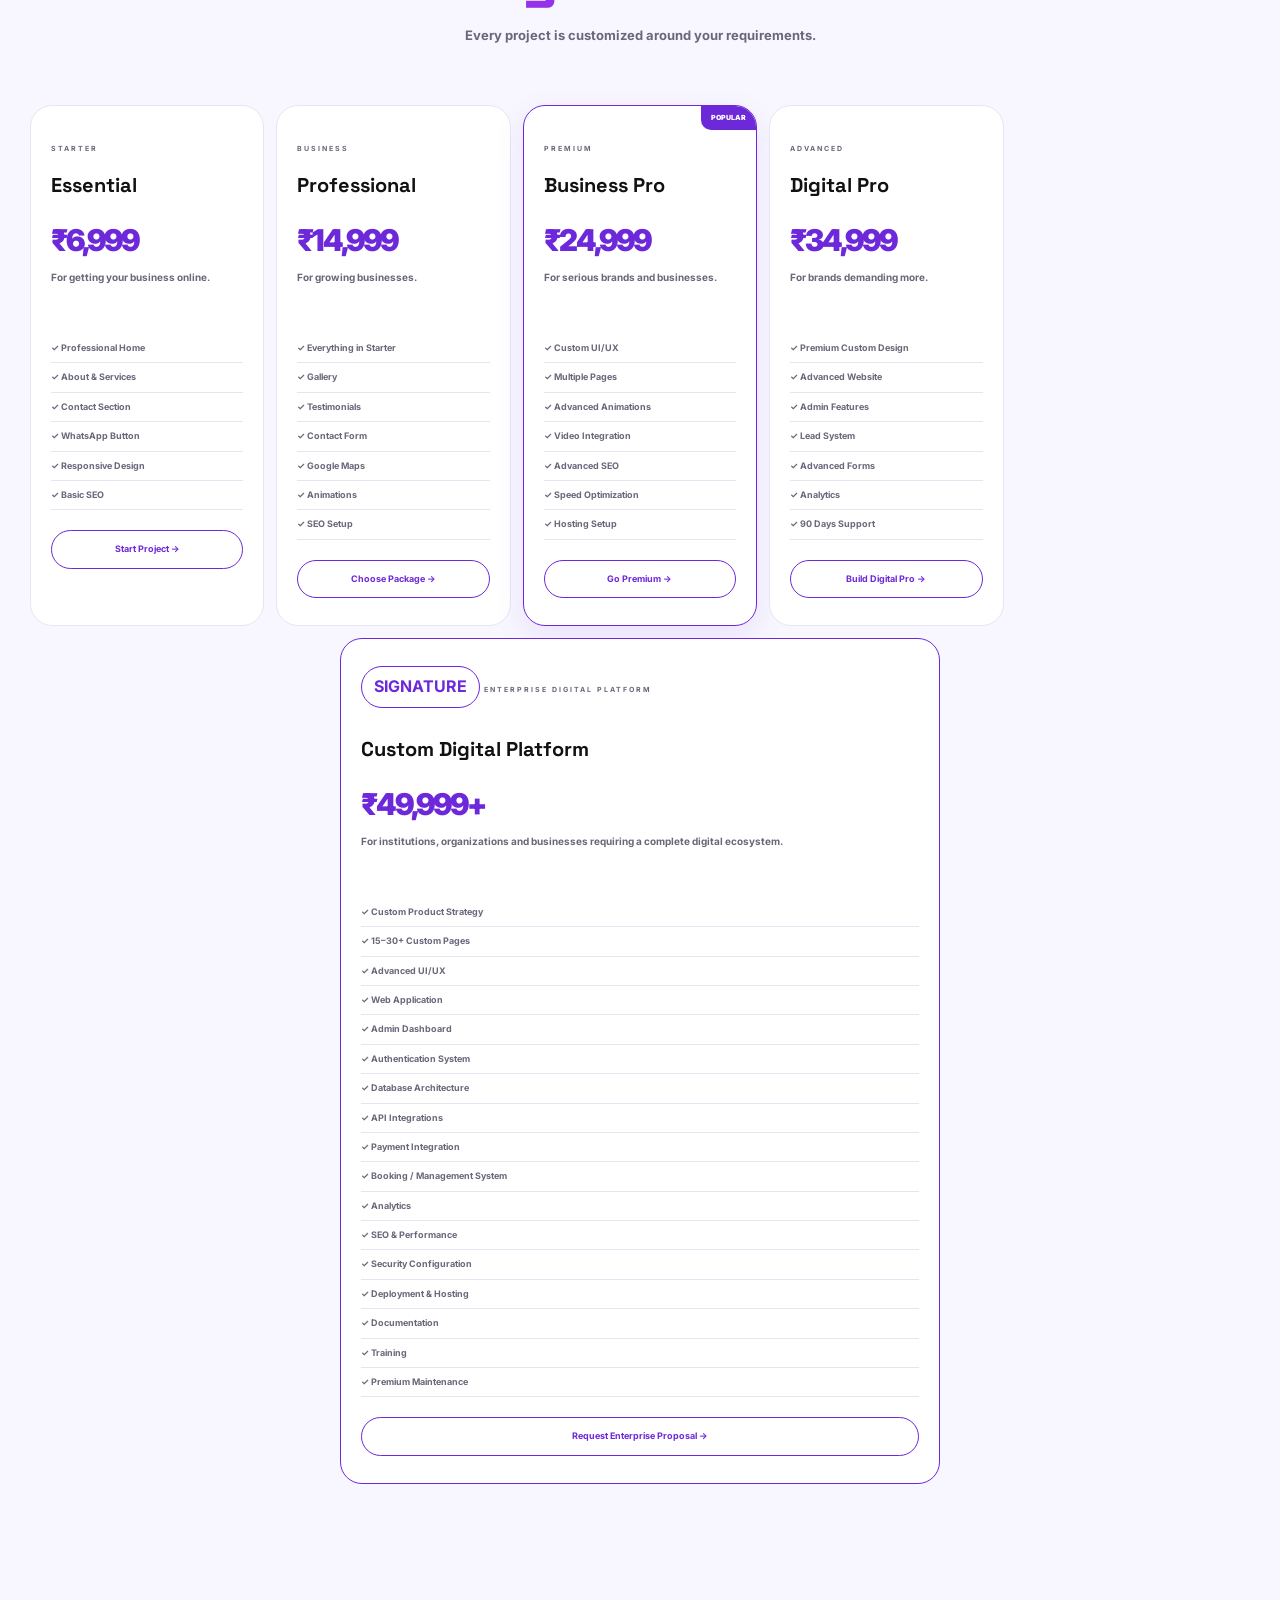
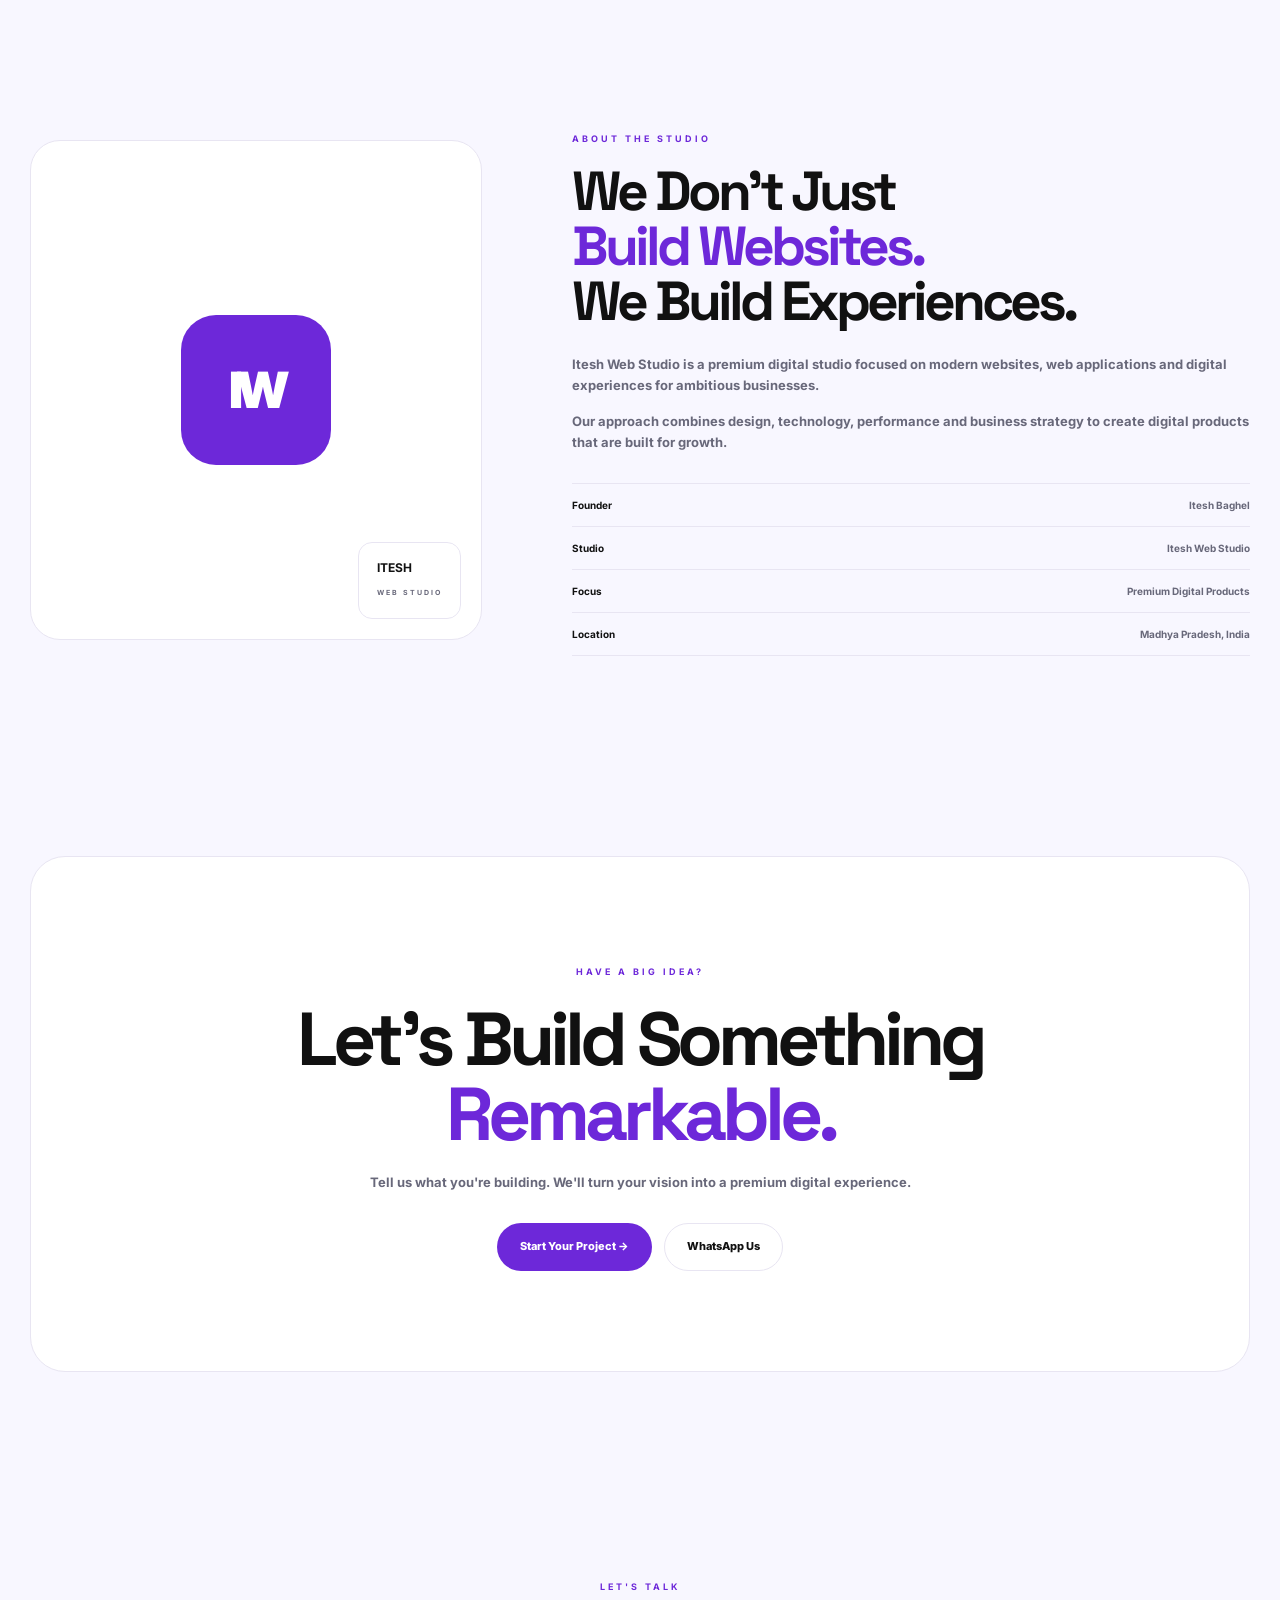
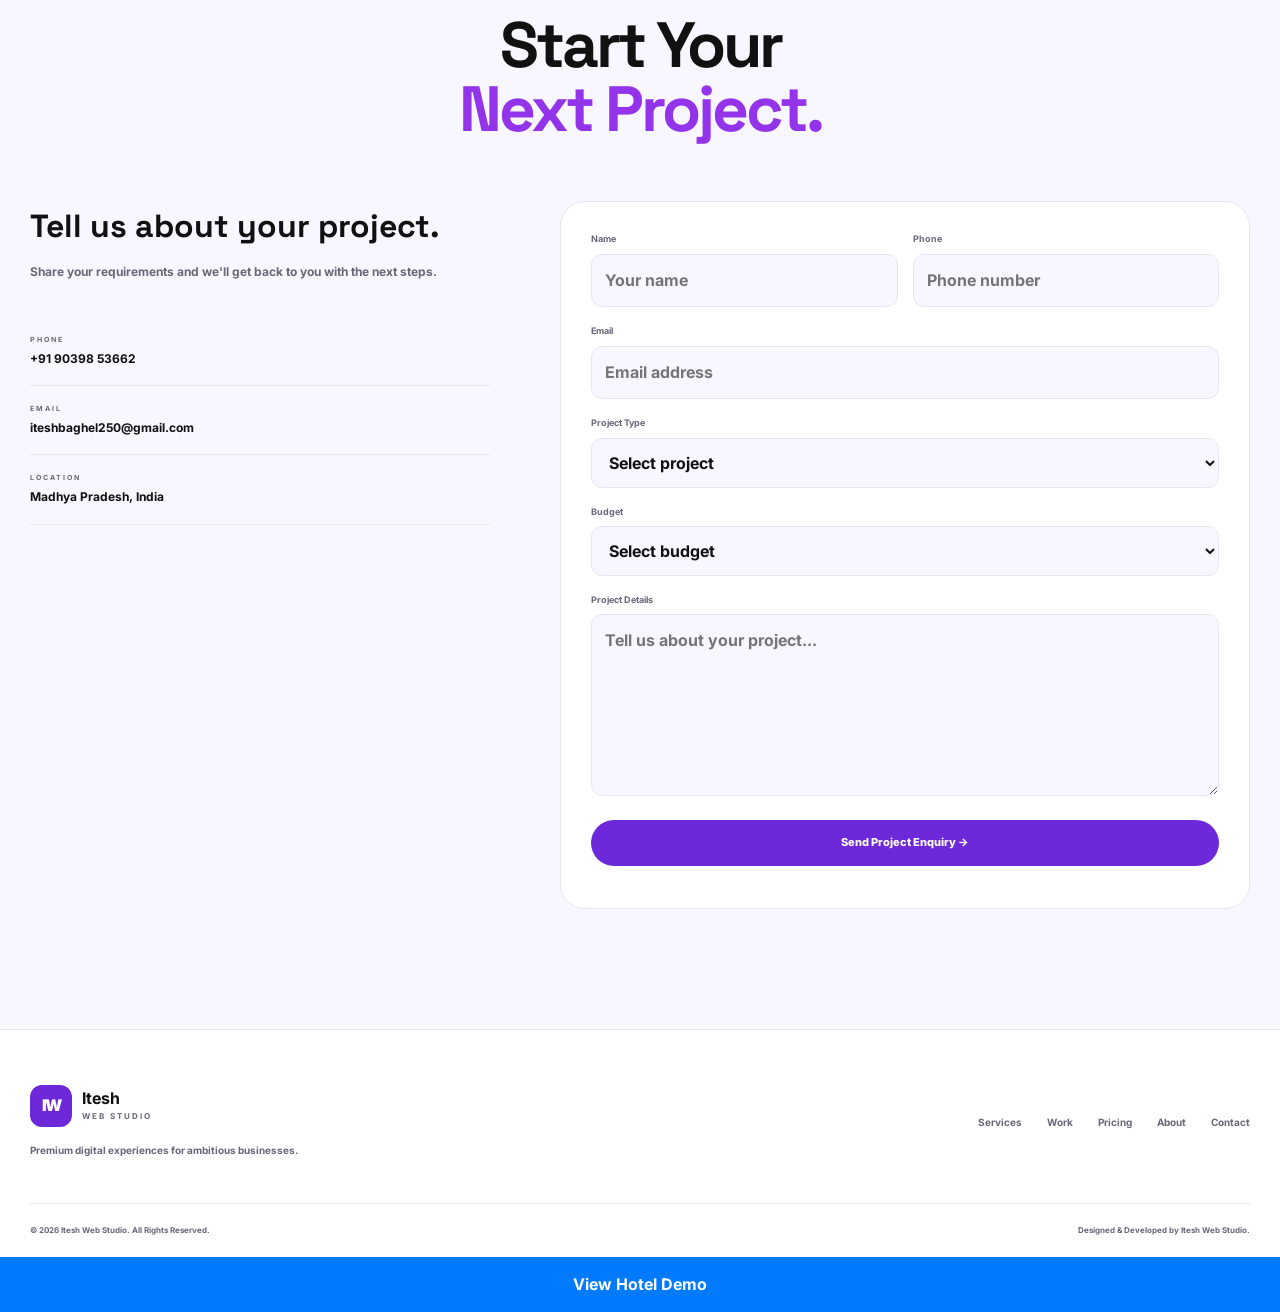
==== commit bfde14ee: "Update index.html" ====
--- a/index.html
+++ b/index.html
@@ -1292,7 +1292,16 @@
     💬
 
 </a>
-
+       
+<!-- WHATSAPP -->
+<a
+href="https://wa.me/919039853662?text=Hello"
+target="_blank"
+class="whatsapp">
+  💬
+</a>
+
+<a href="demo.html" target="_blank" style="display:block; text-align:center; padding:15px; background:#007bff; color:white; font-weight:bold; text-decoration:none;">View Hotel Demo</a>
 
 <script src="script.js"></script>
 
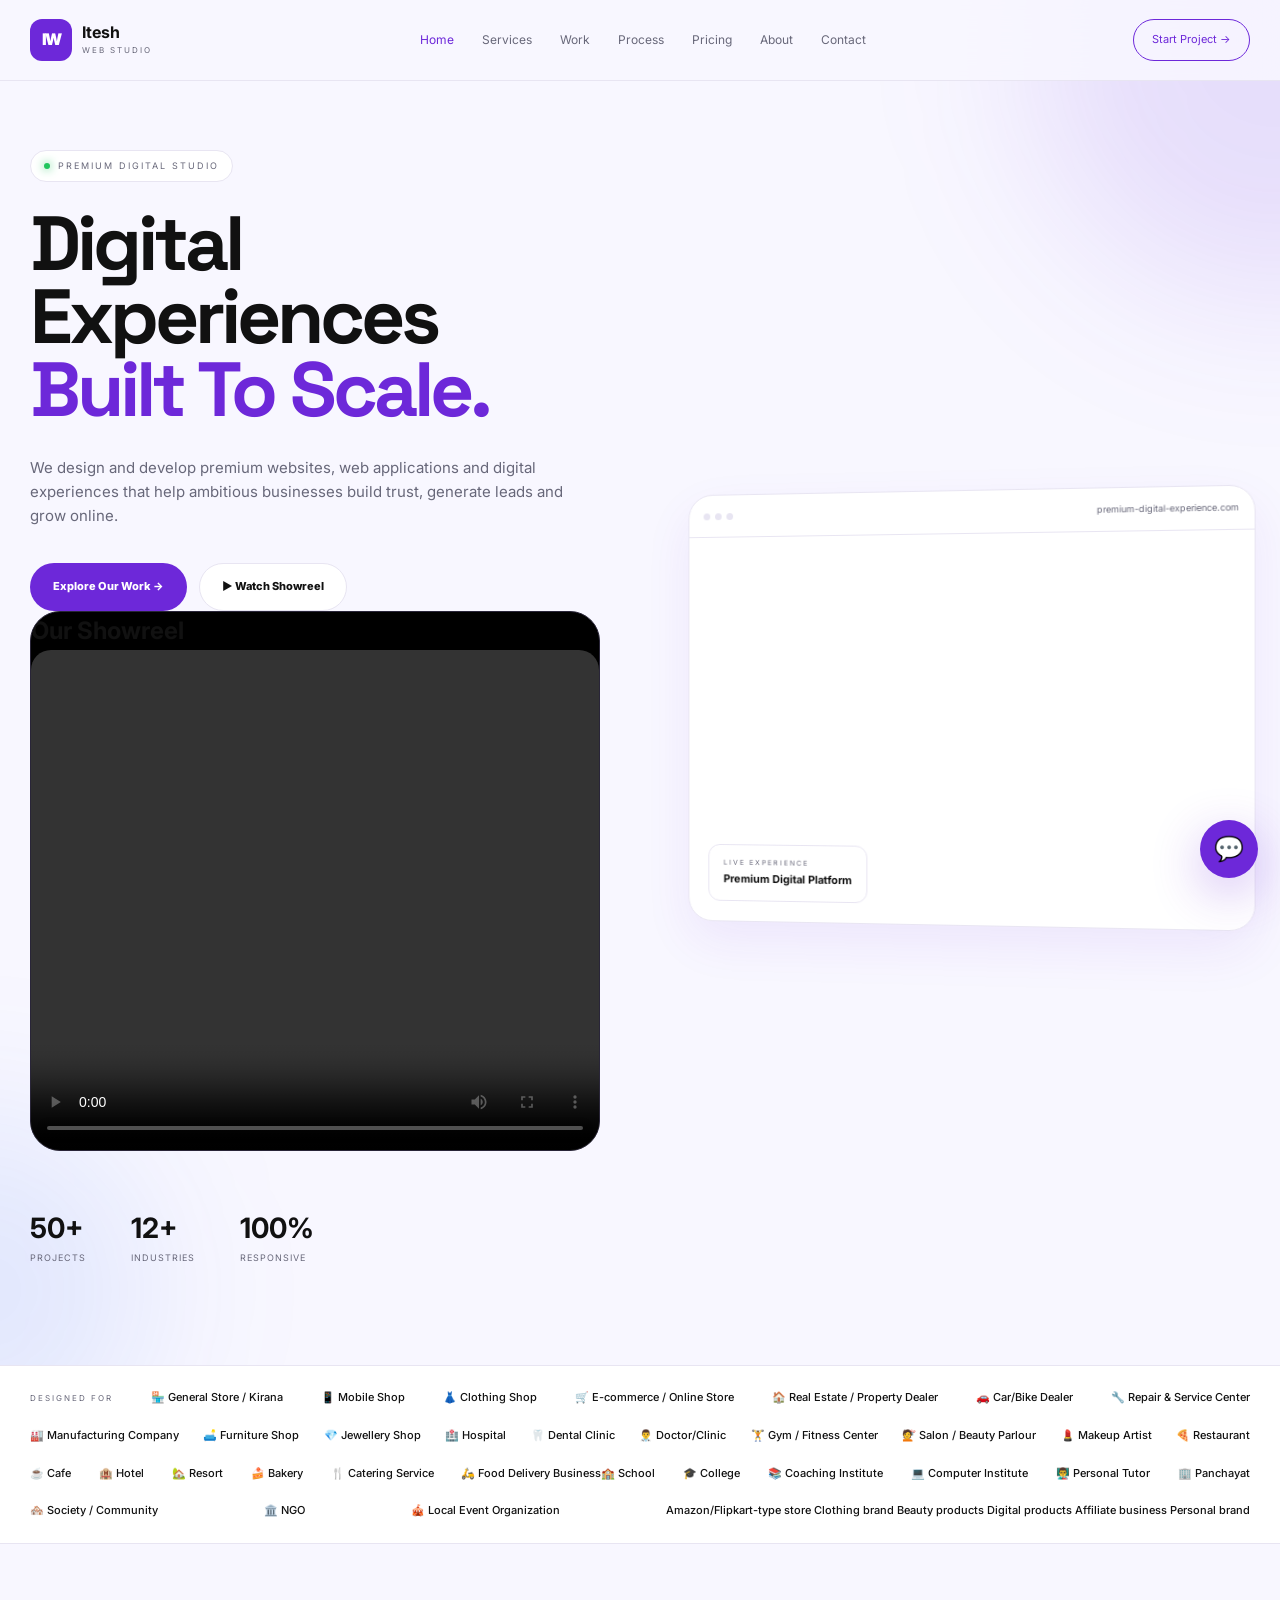
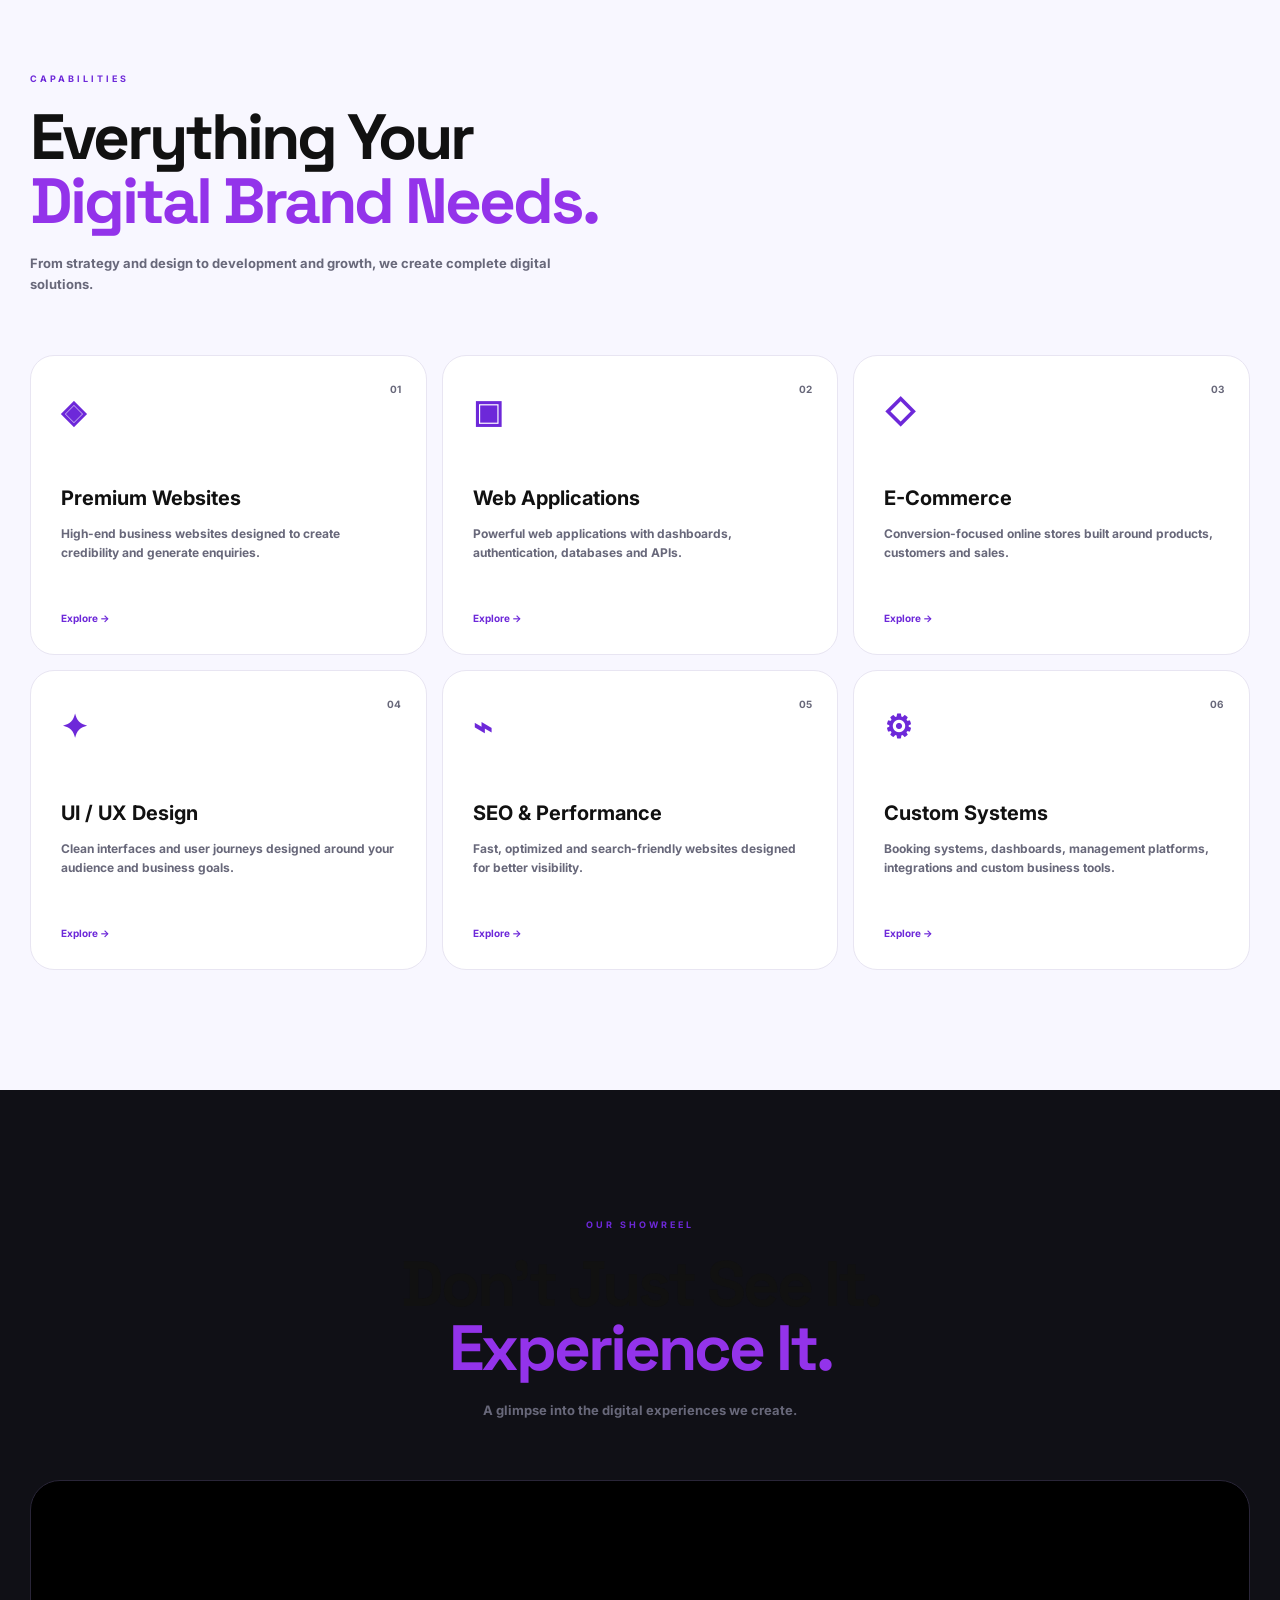
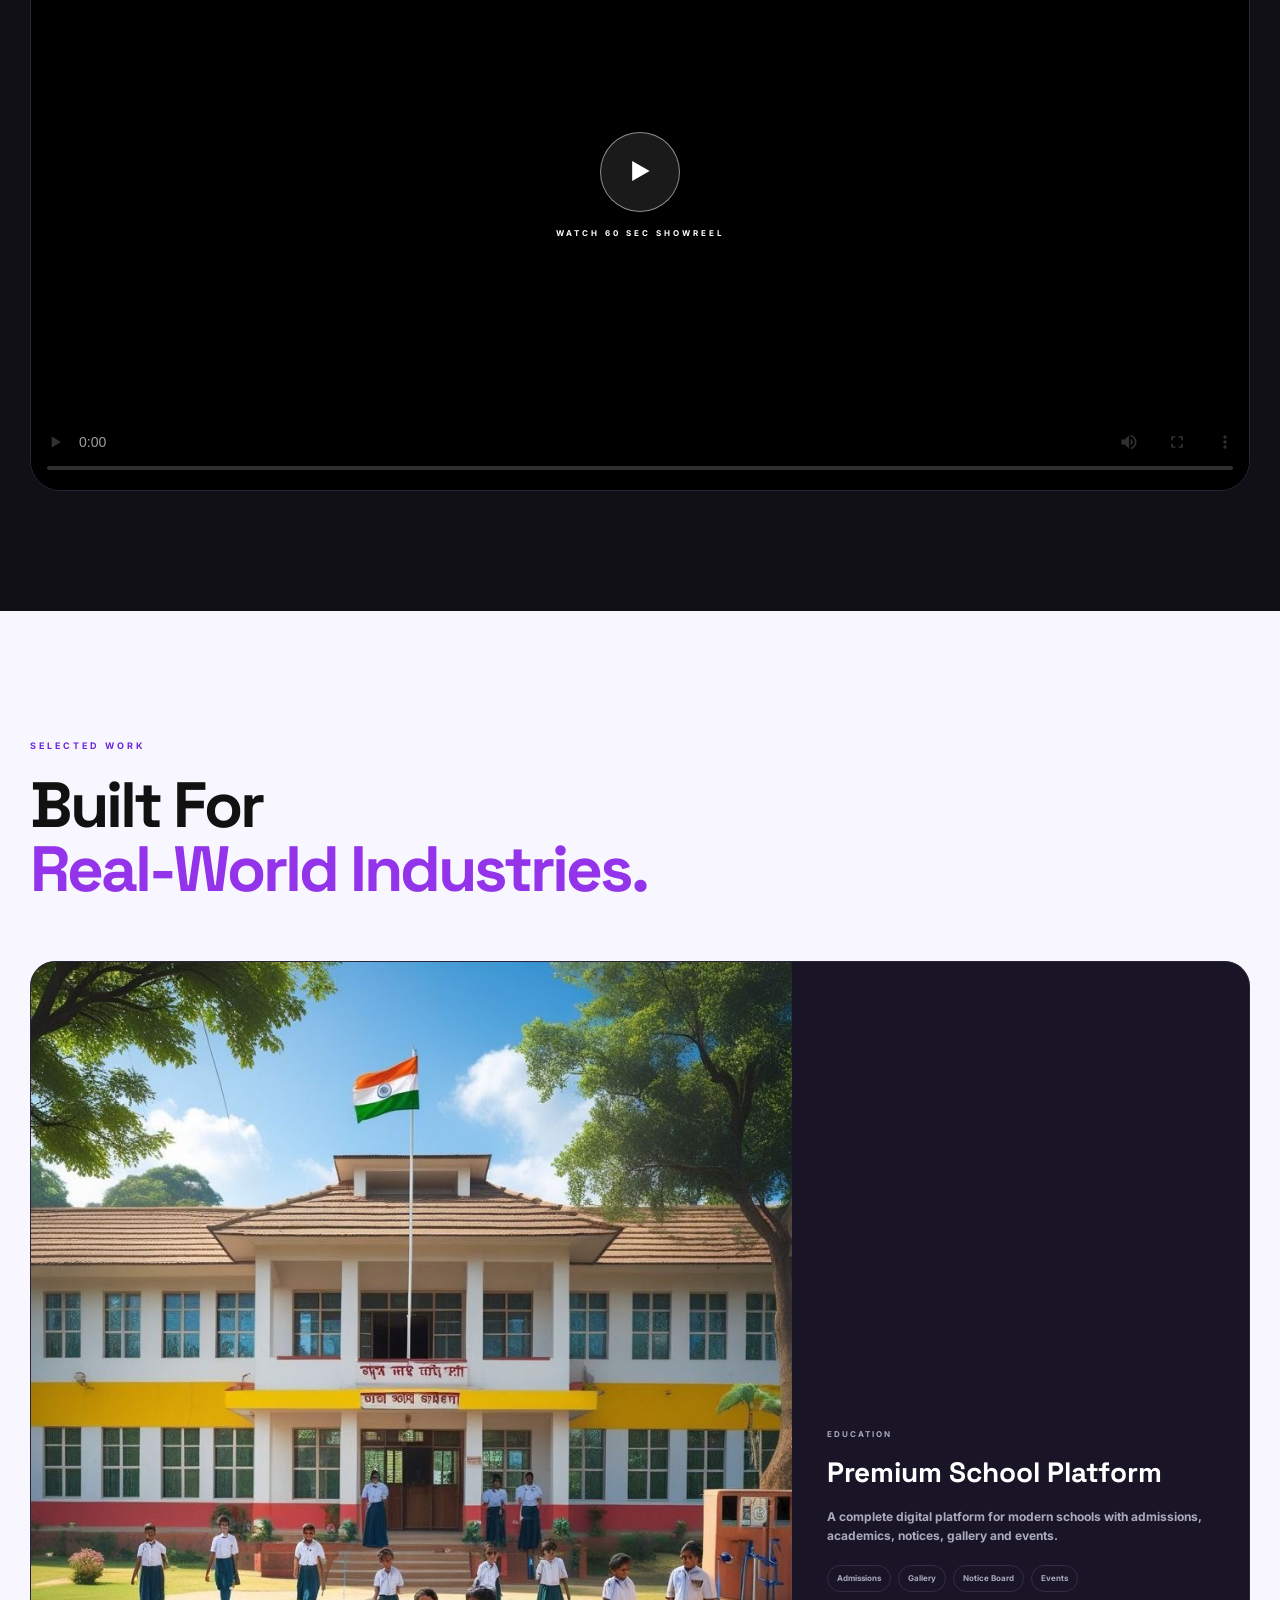
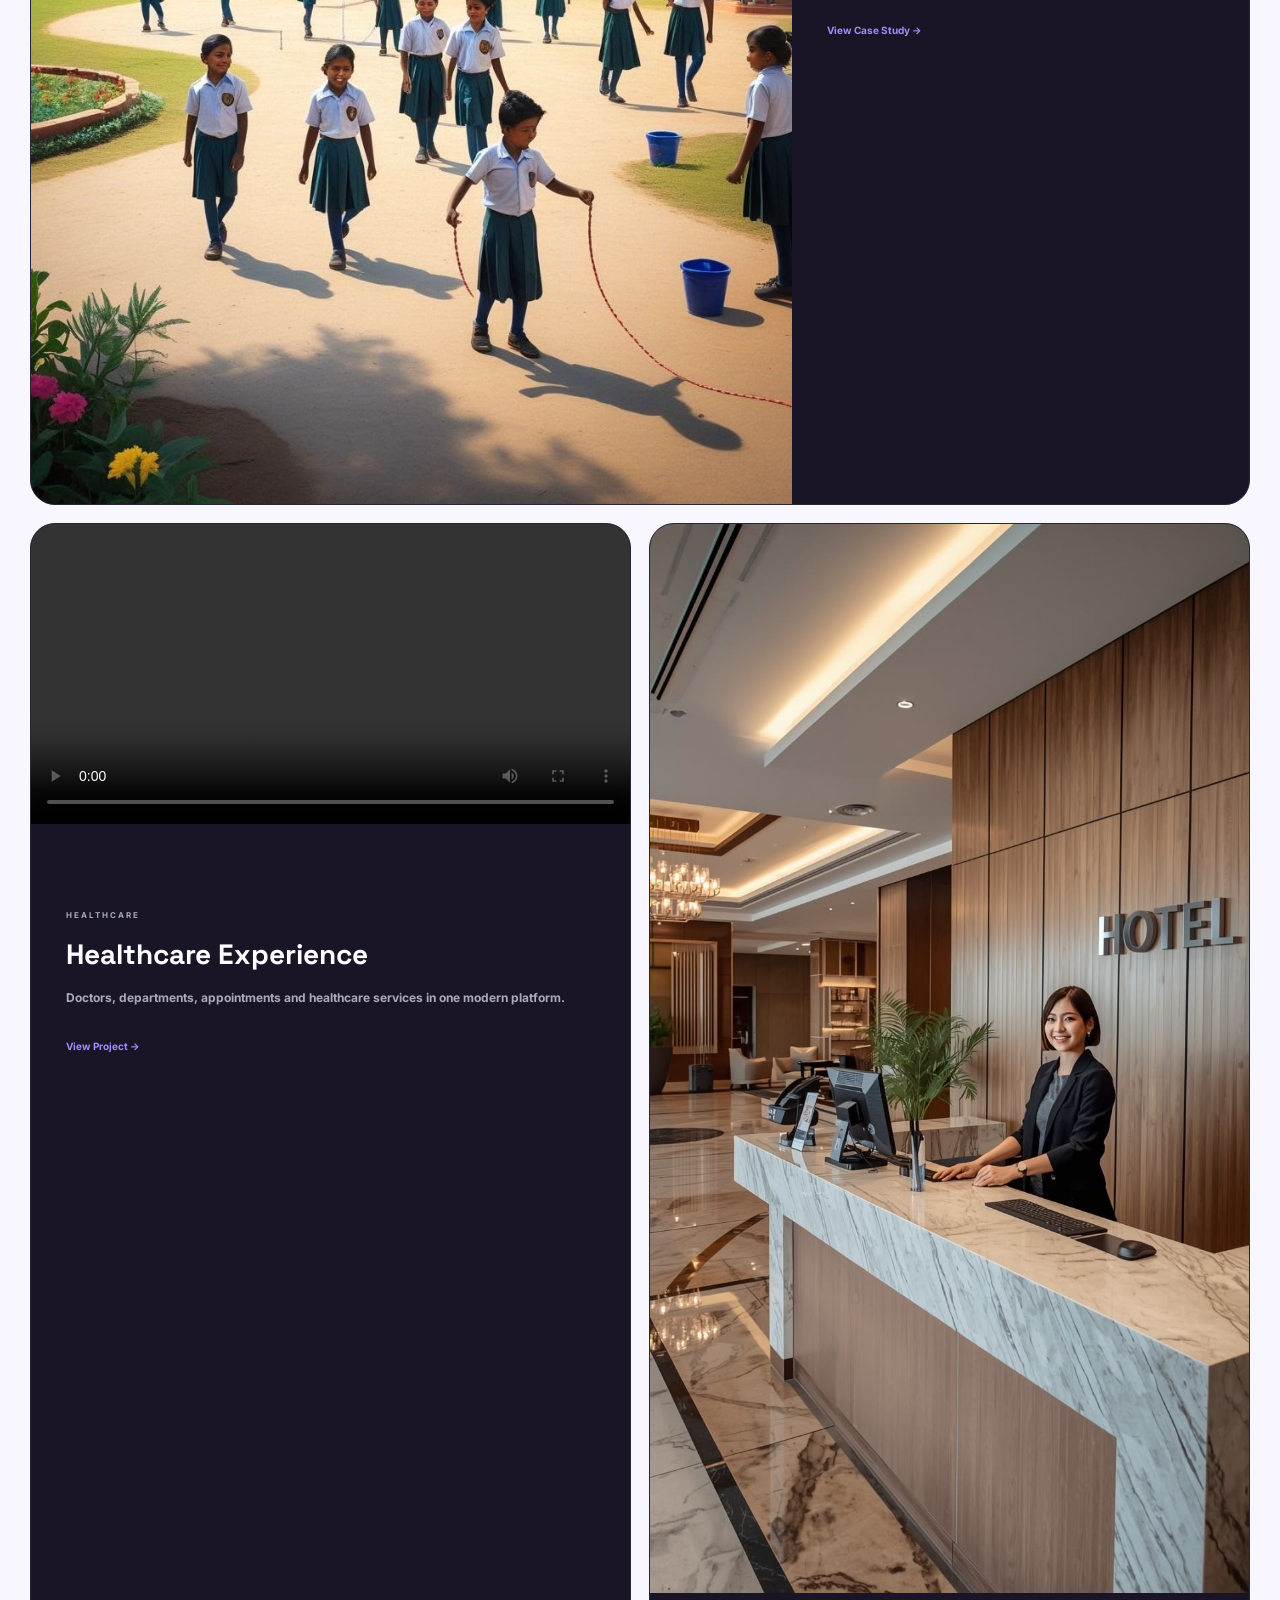
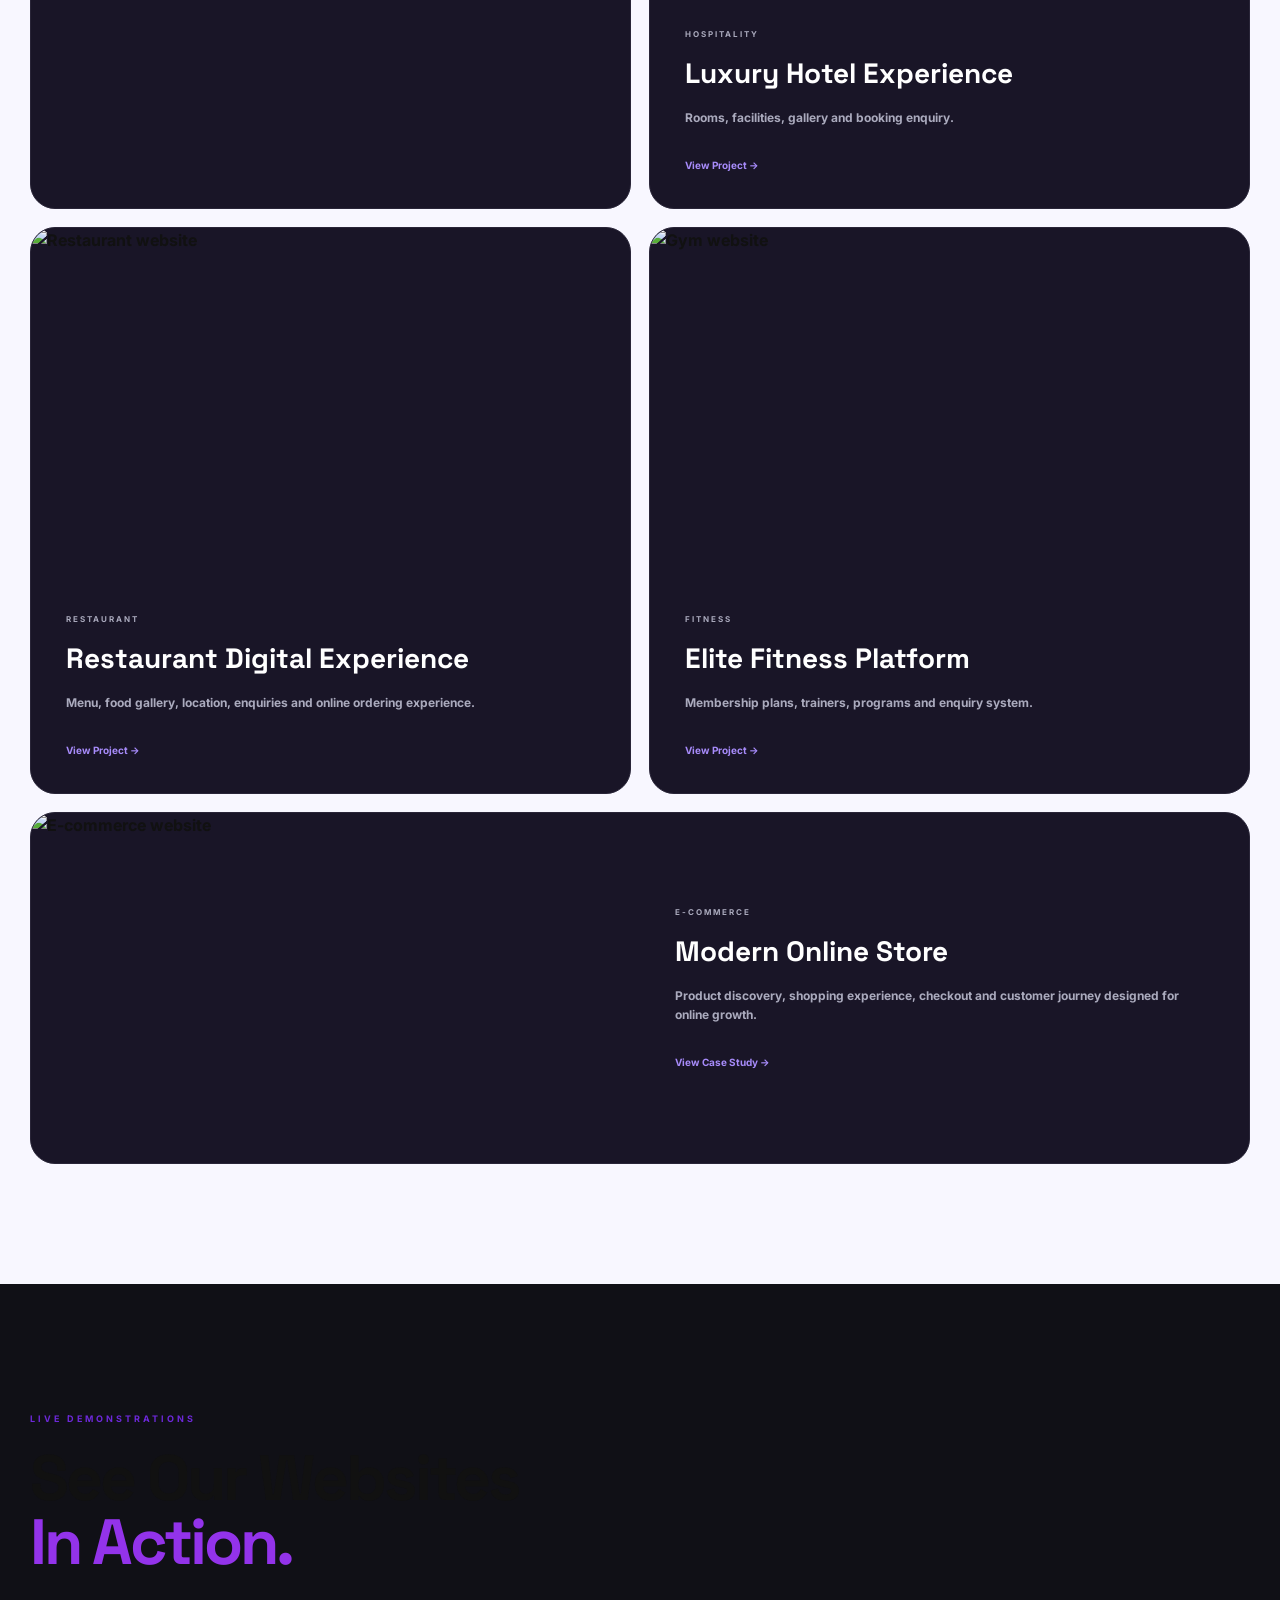
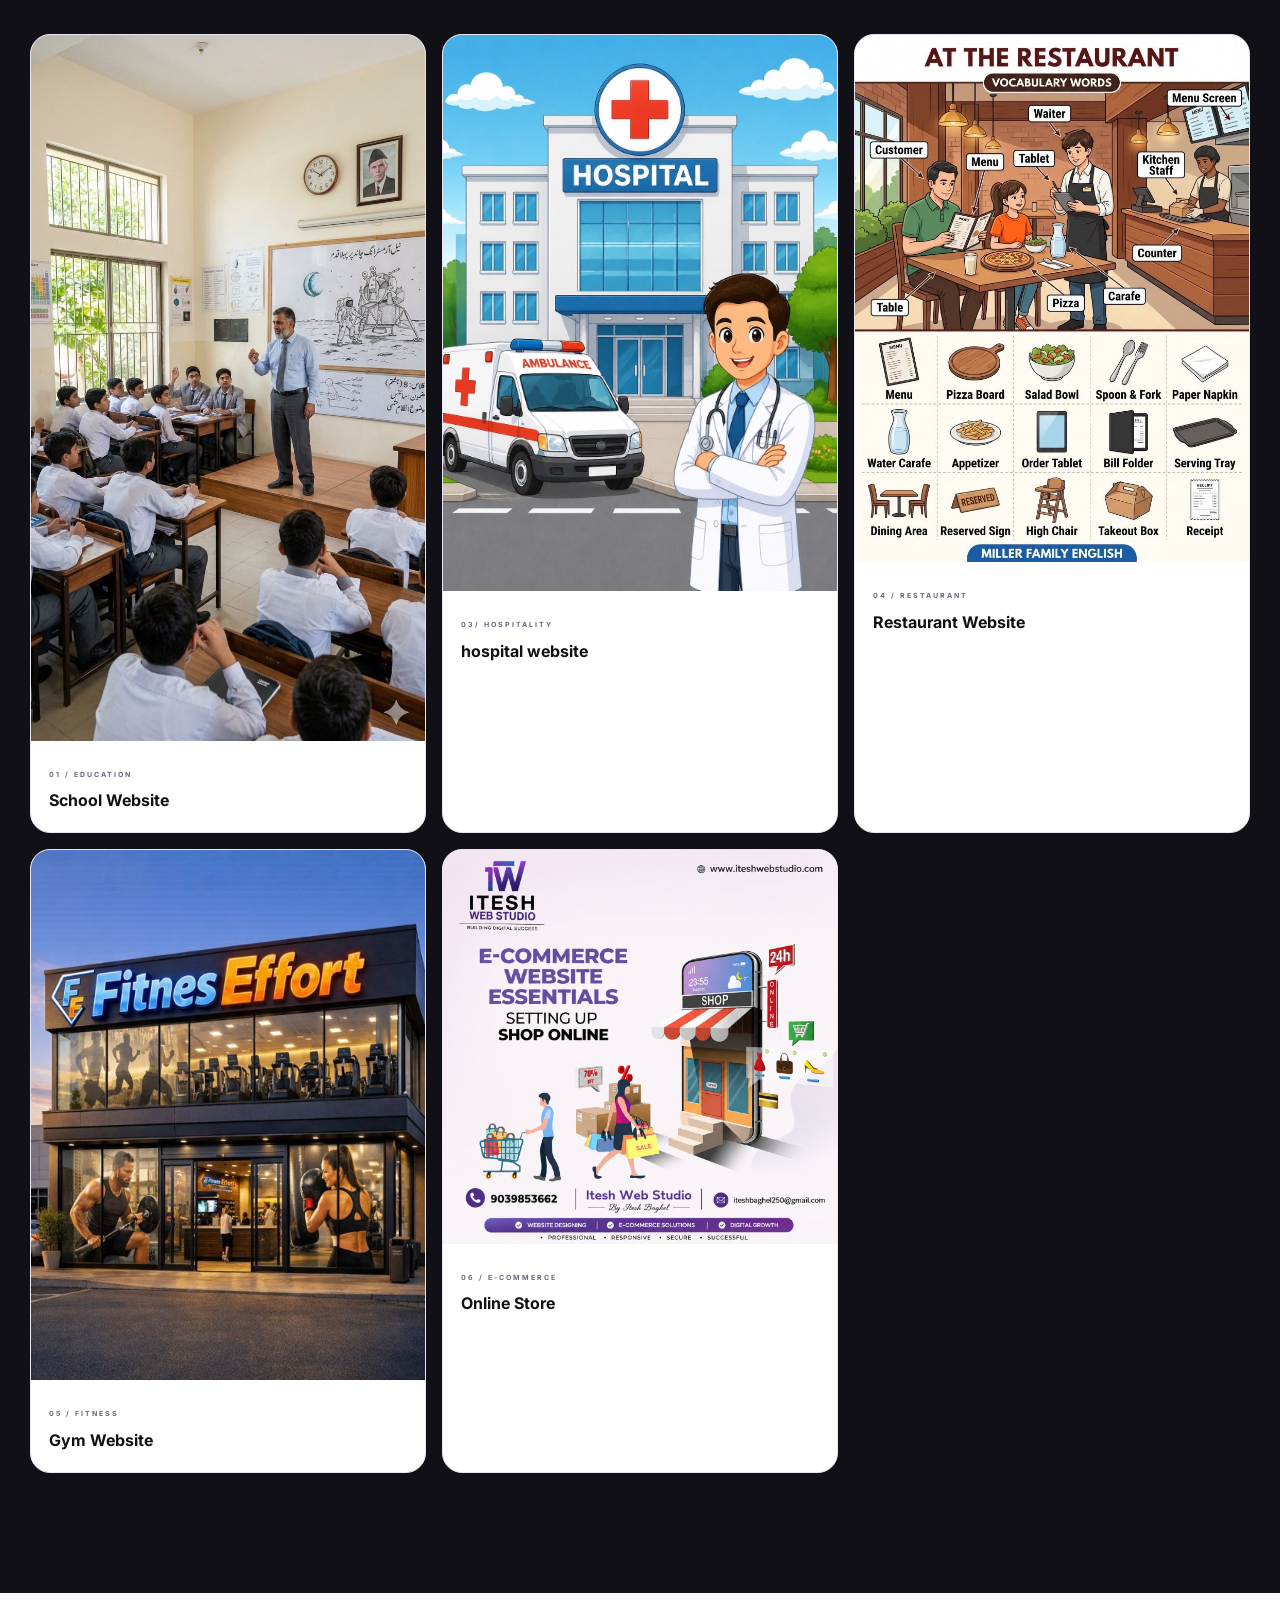
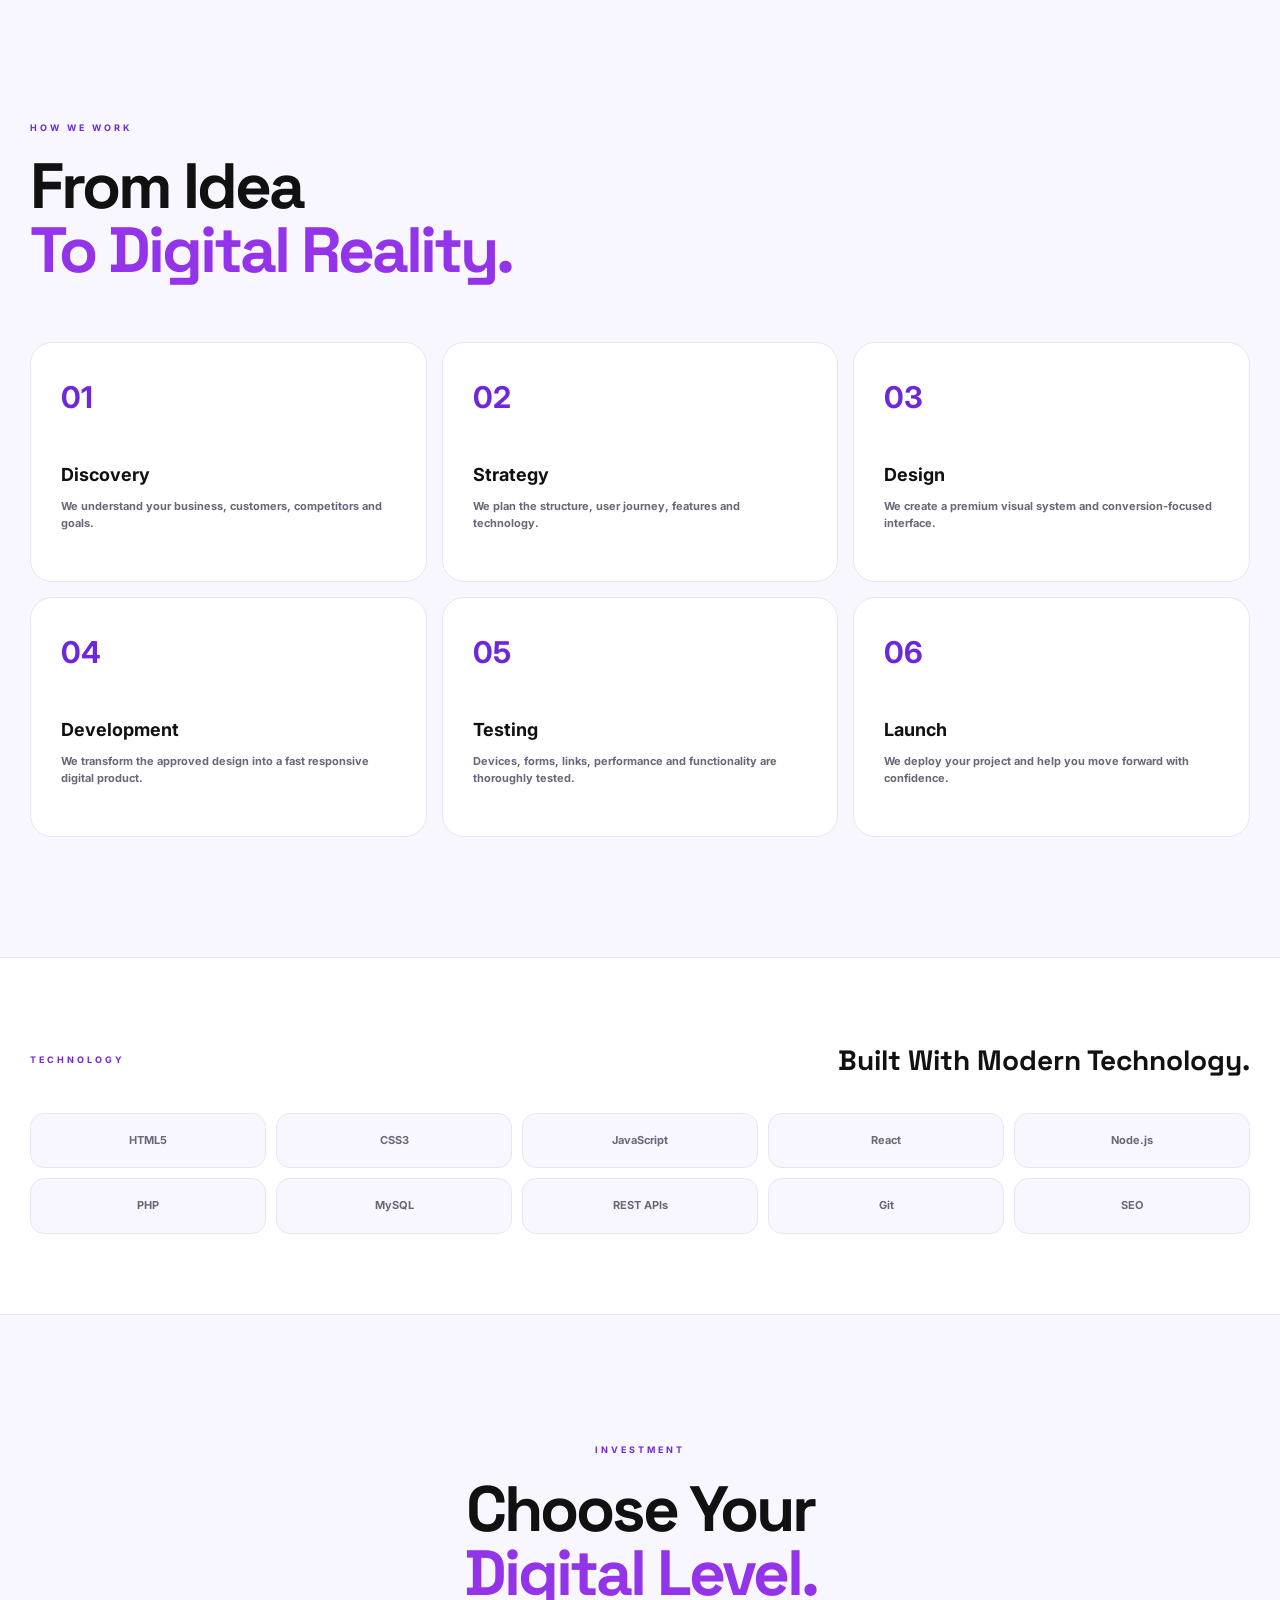
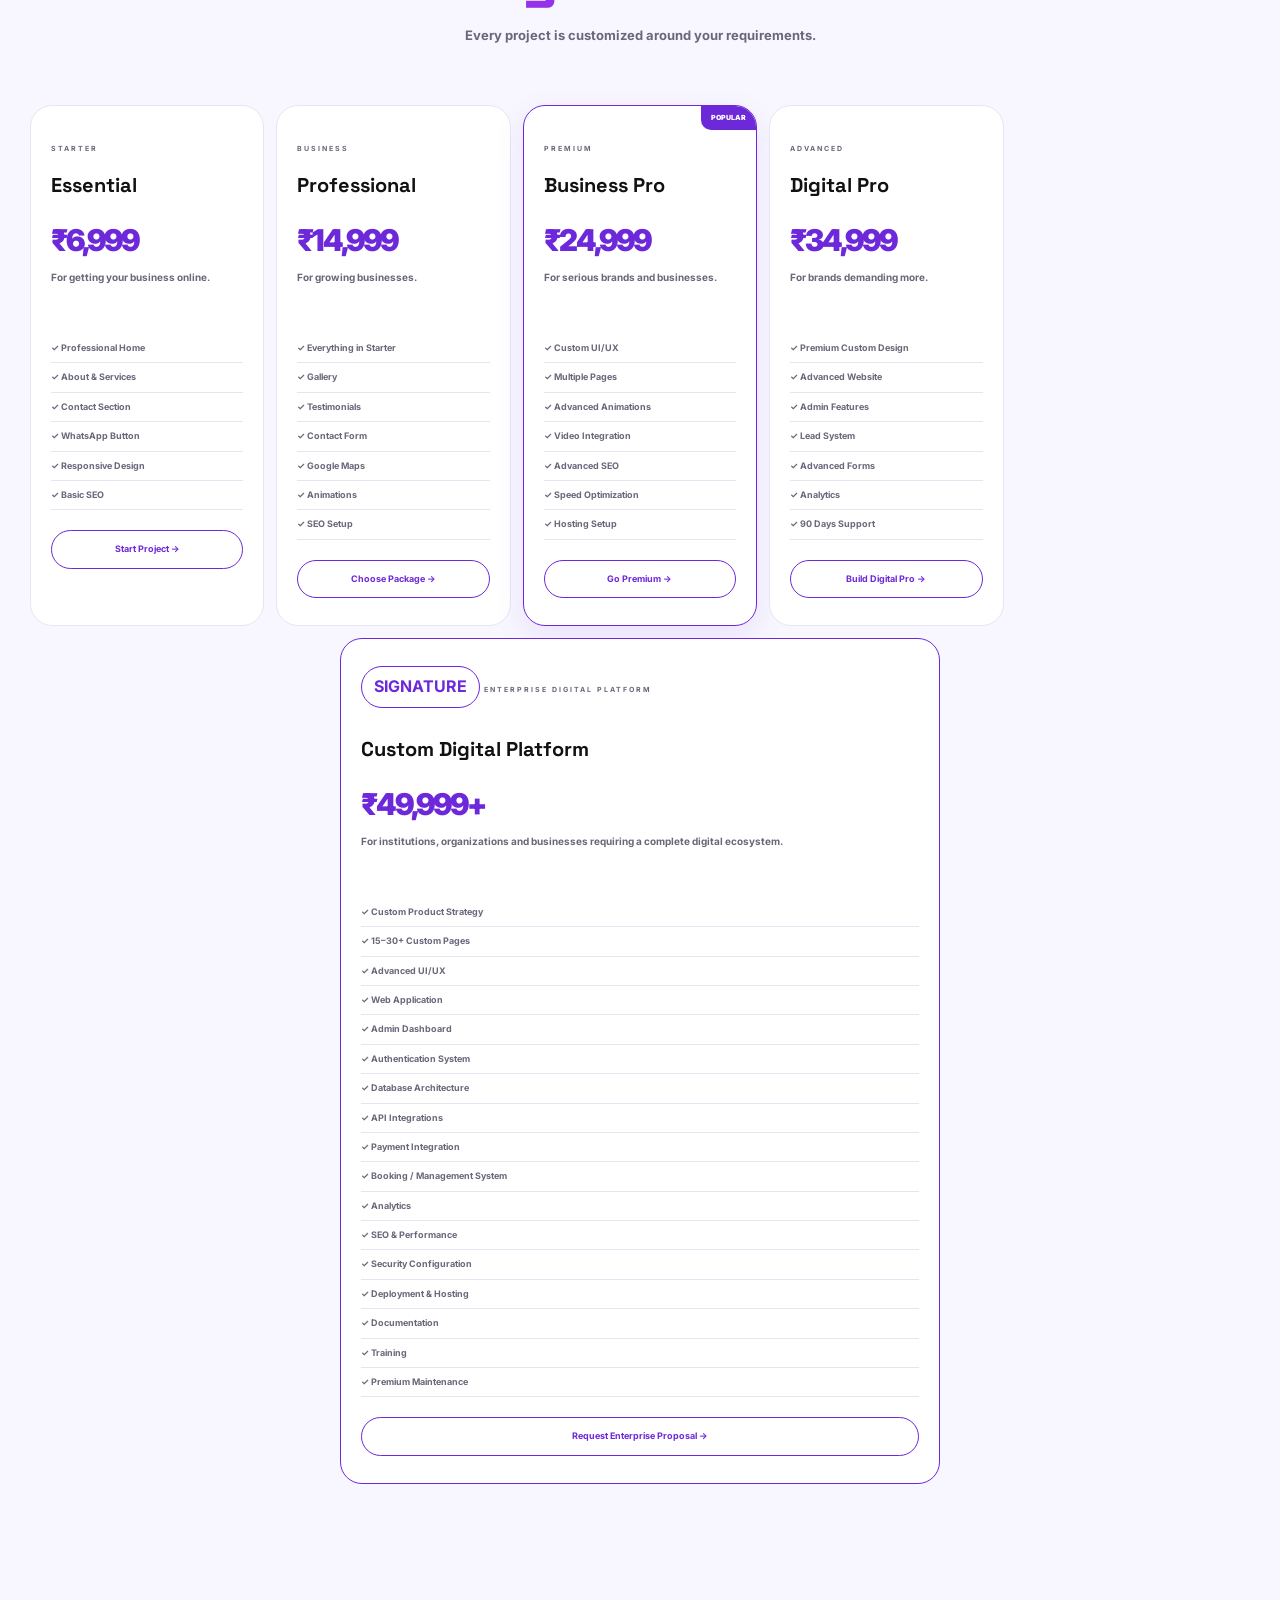
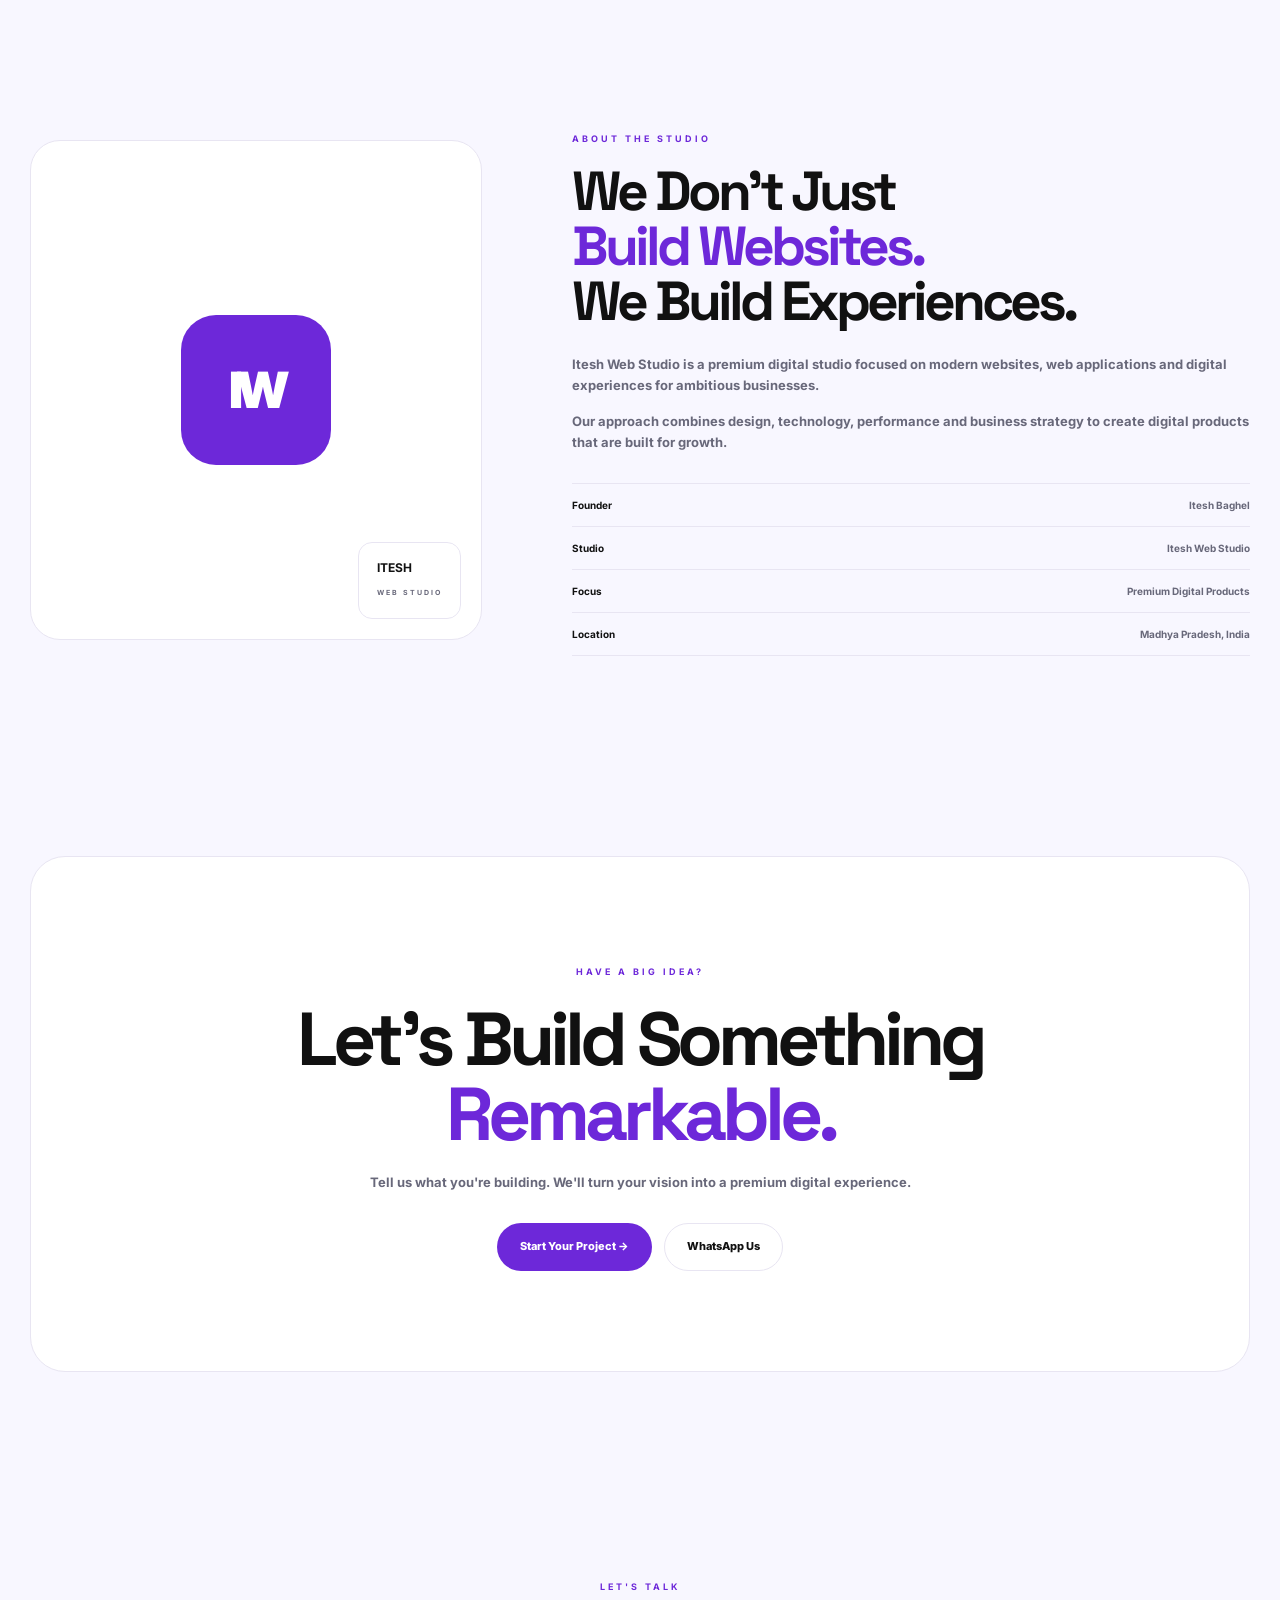
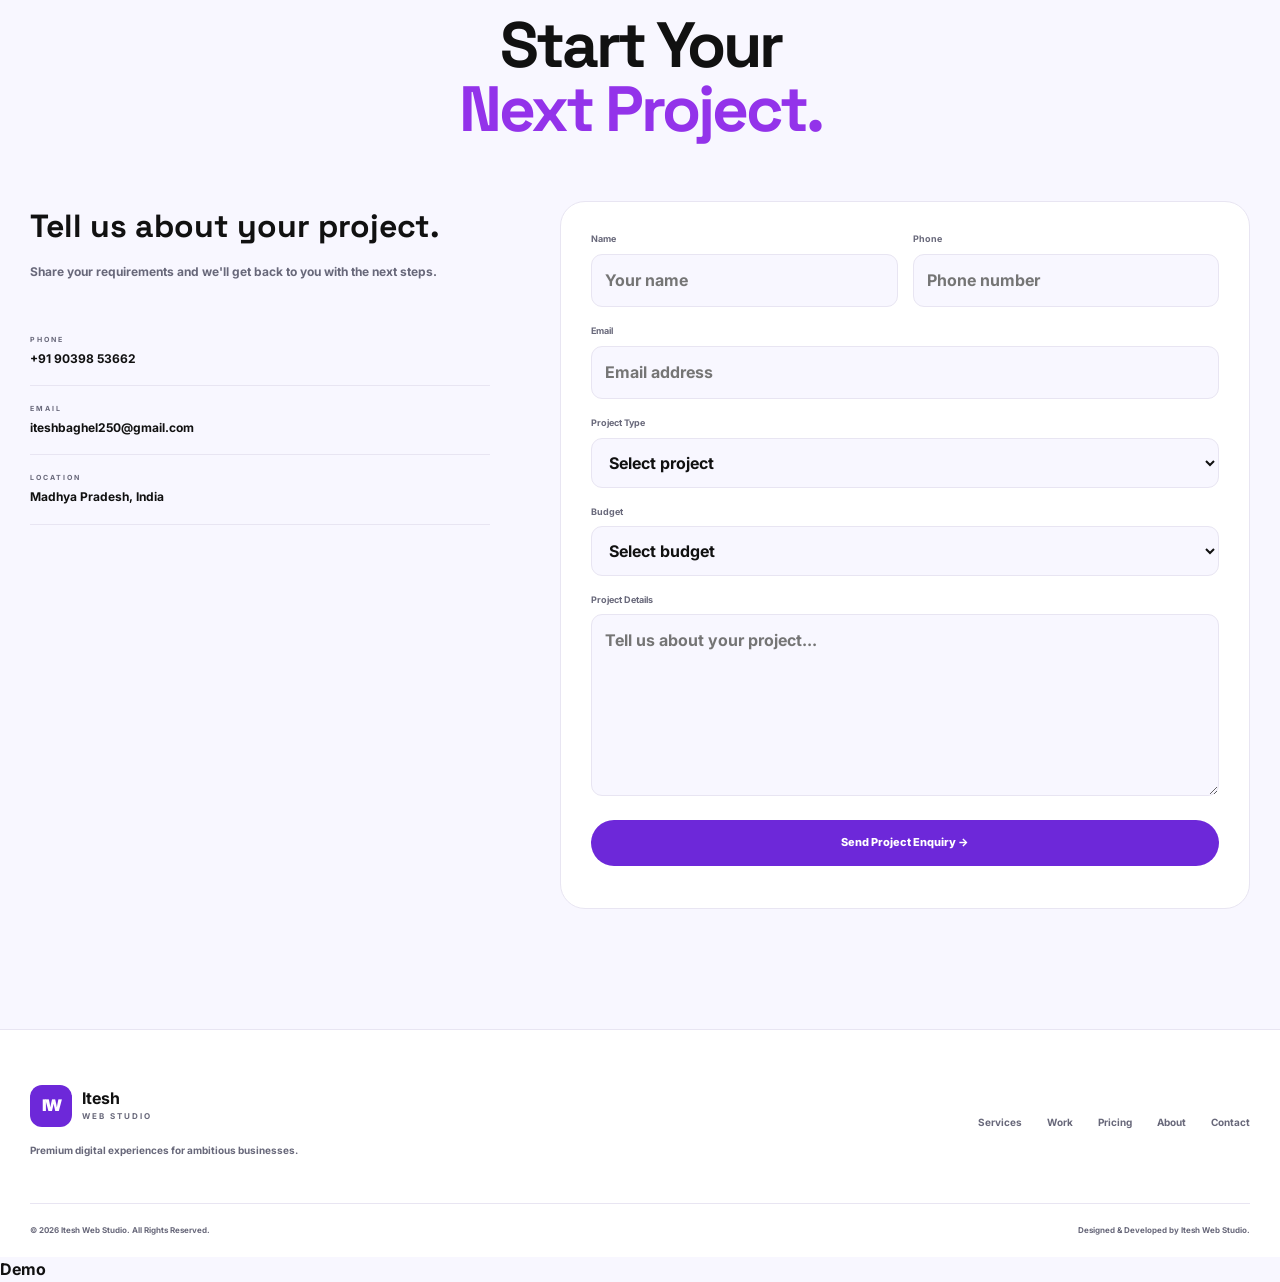
==== commit 37d8a8be: "Update index.html" ====
--- a/index.html
+++ b/index.html
@@ -1282,28 +1282,20 @@
 
 </footer>
 
-
-<!-- WHATSAPP -->
-<a
-href="https://wa.me/919039853662?text=Hello%20Itesh%20Web%20Studio,%20I%20want%20to%20discuss%20a%20website%20project."
-target="_blank"
-class="whatsapp">
-
-    💬
-
-</a>
-       
-<!-- WHATSAPP -->
-<a
-href="https://wa.me/919039853662?text=Hello"
-target="_blank"
-class="whatsapp">
+  <!-- WHATSAPP -->
+<a 
+  href="https://wa.me/919039853..." 
+  target="_blank" 
+  class="whatsapp">
   💬
 </a>
 
-<a href="demo.html" target="_blank" style="display:block; text-align:center; padding:15px; background:#007bff; color:white; font-weight:bold; text-decoration:none;">View Hotel Demo</a>
+<!-- DEMO LINK -->
+<a href="demo.html" target="_blank">Demo</a>
 
 <script src="script.js"></script>
-
 </body>
-</html>
+    </html>       
+     
+
+
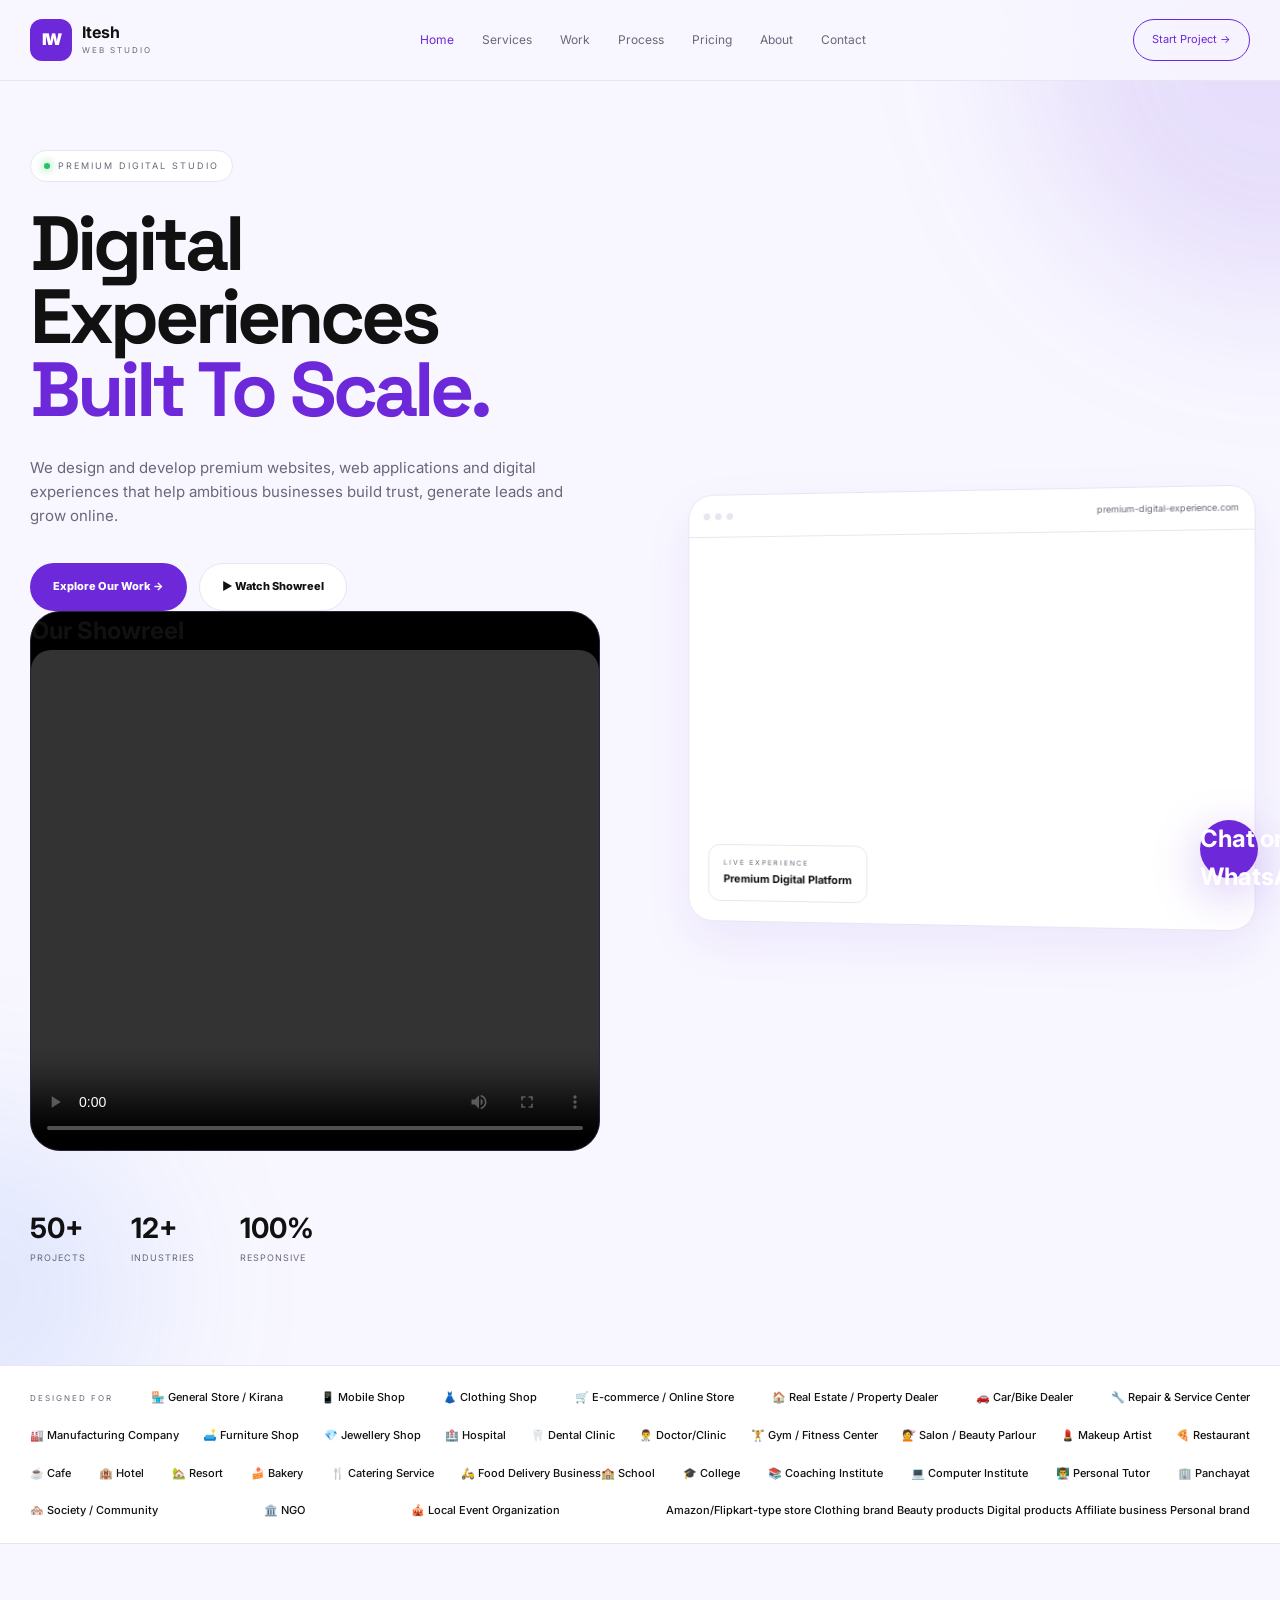
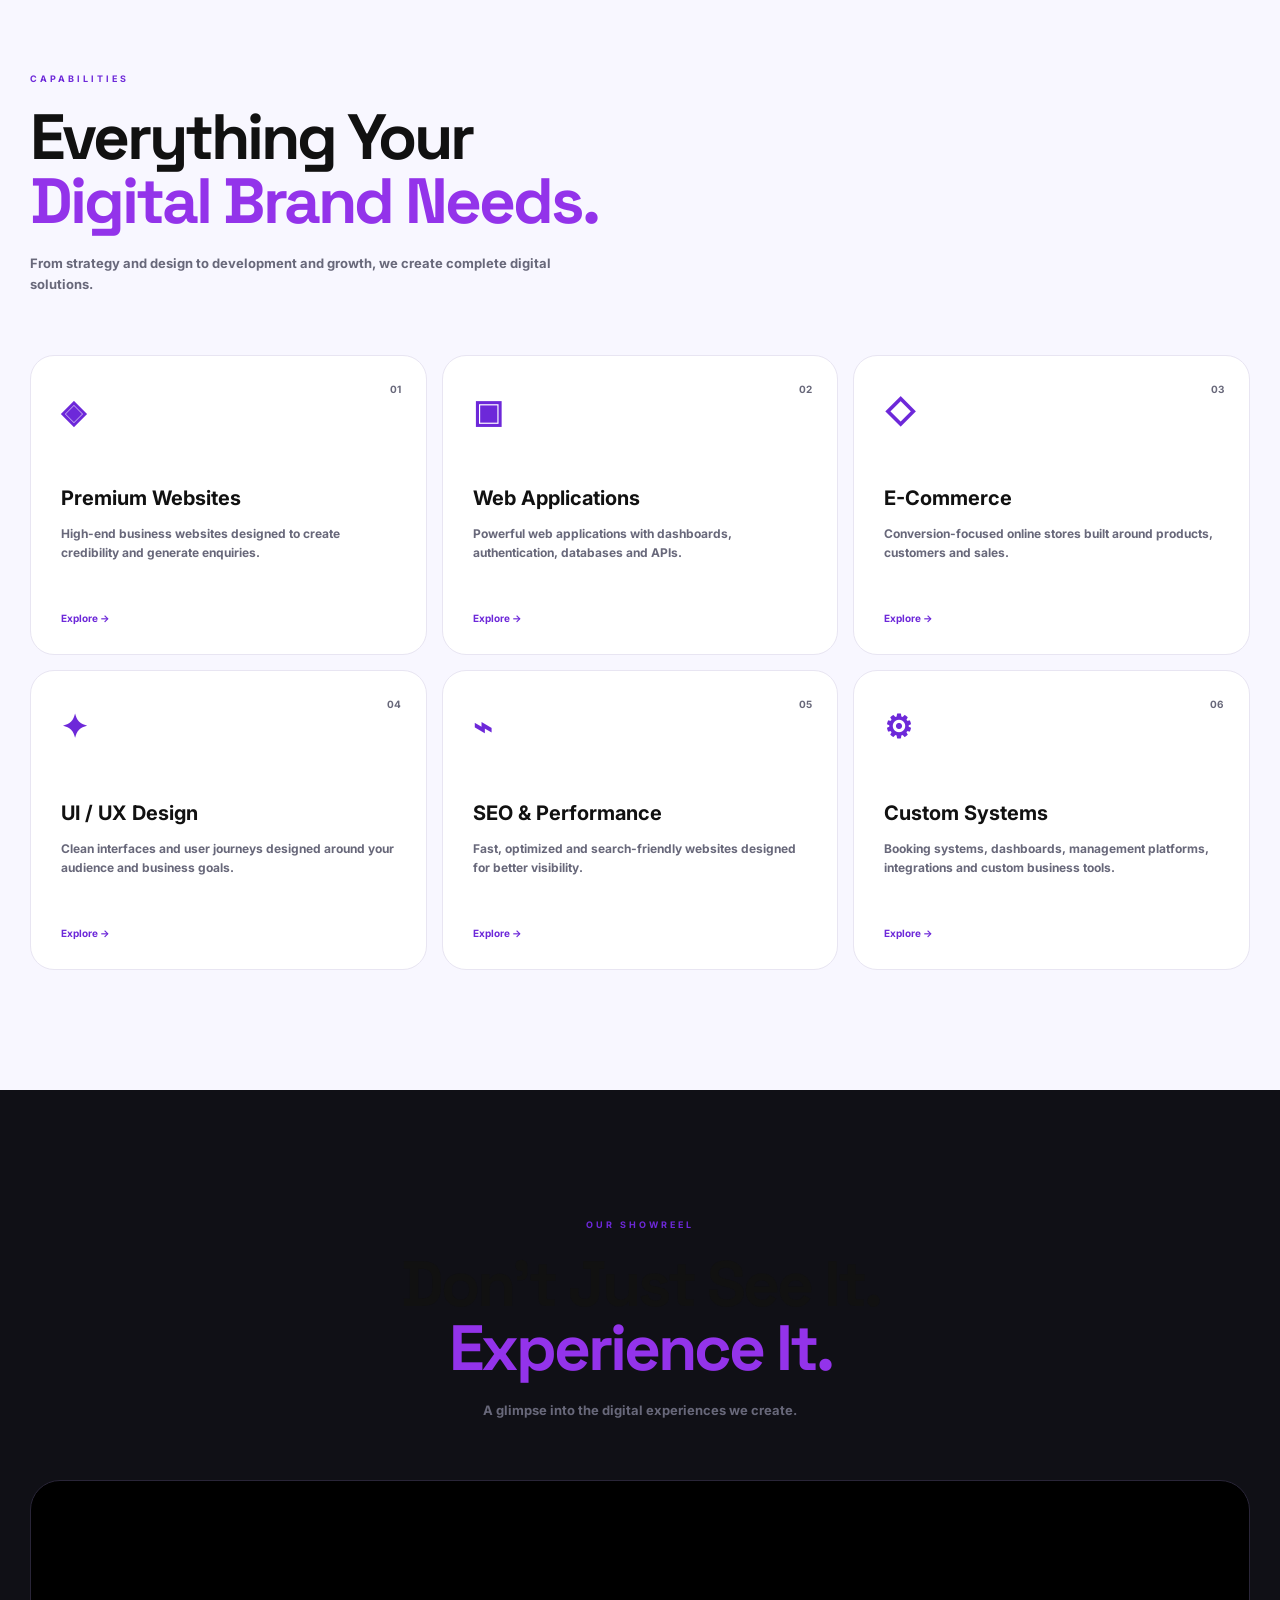
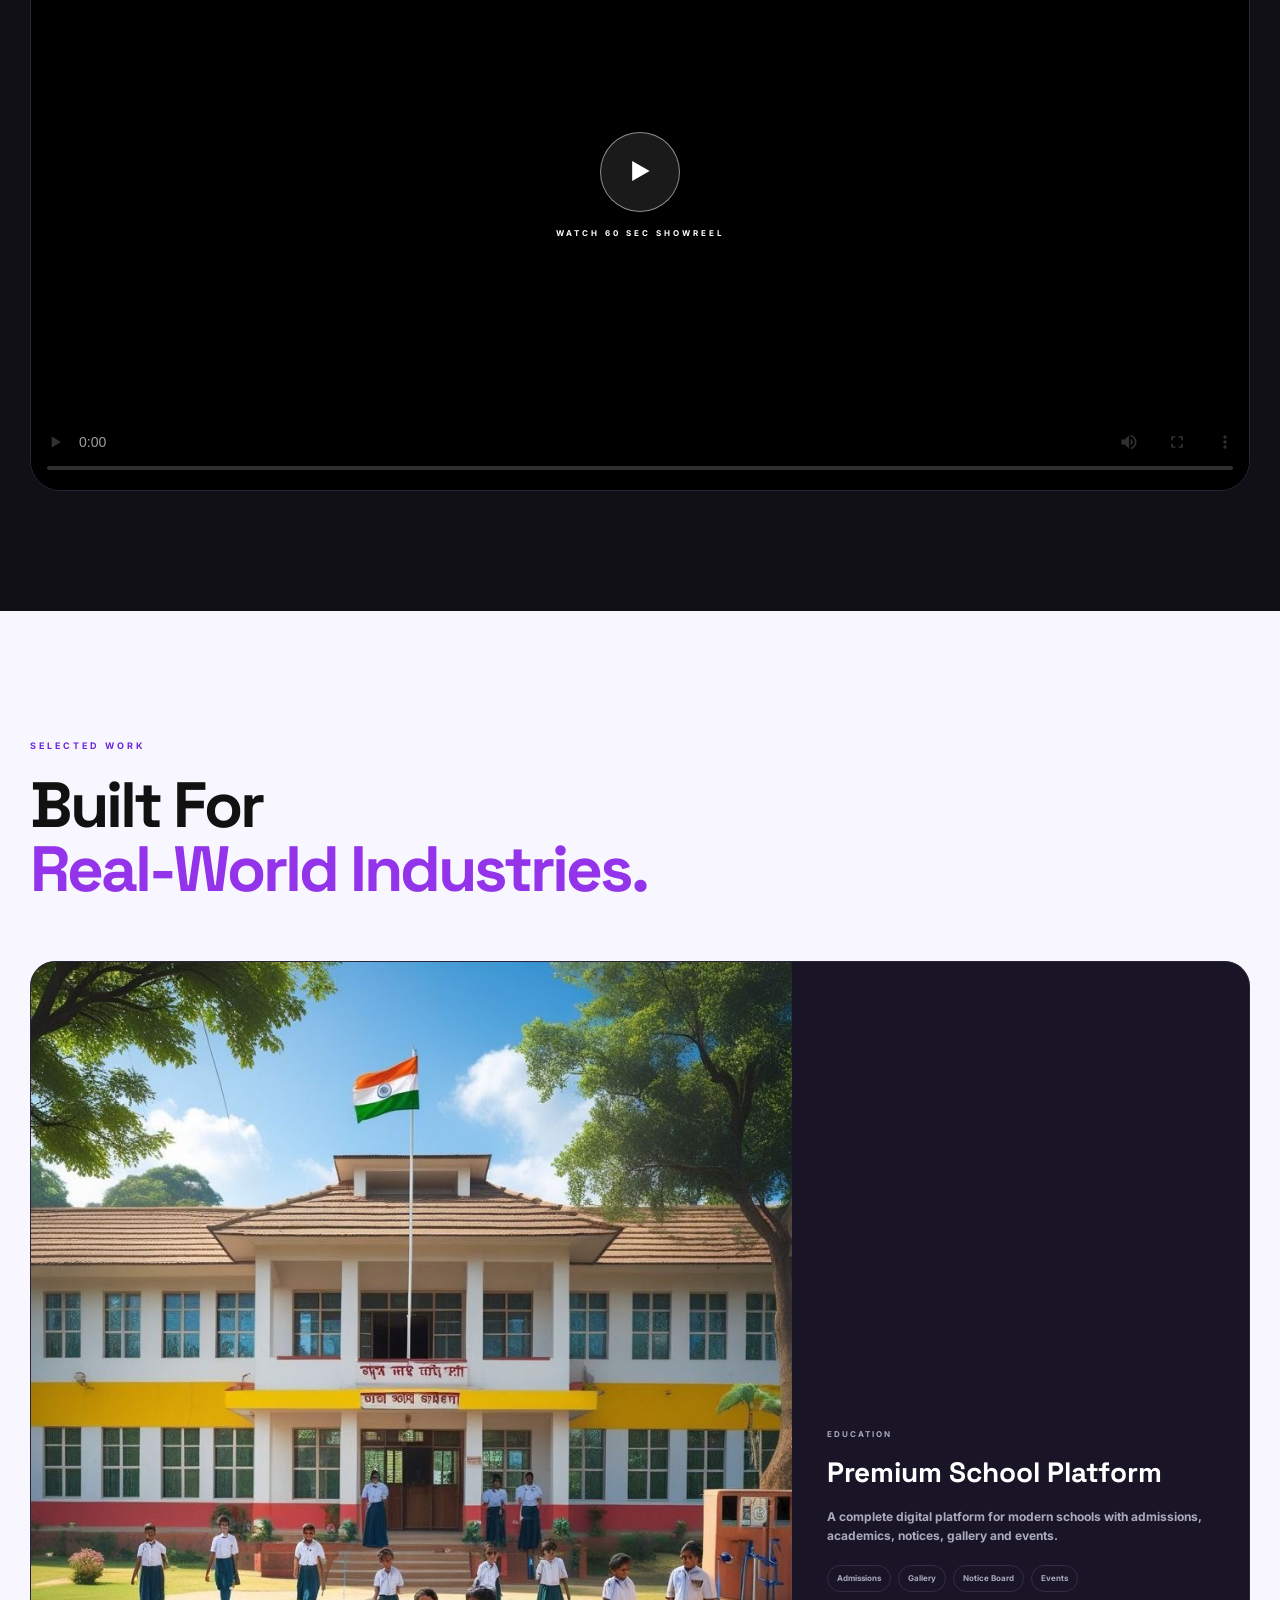
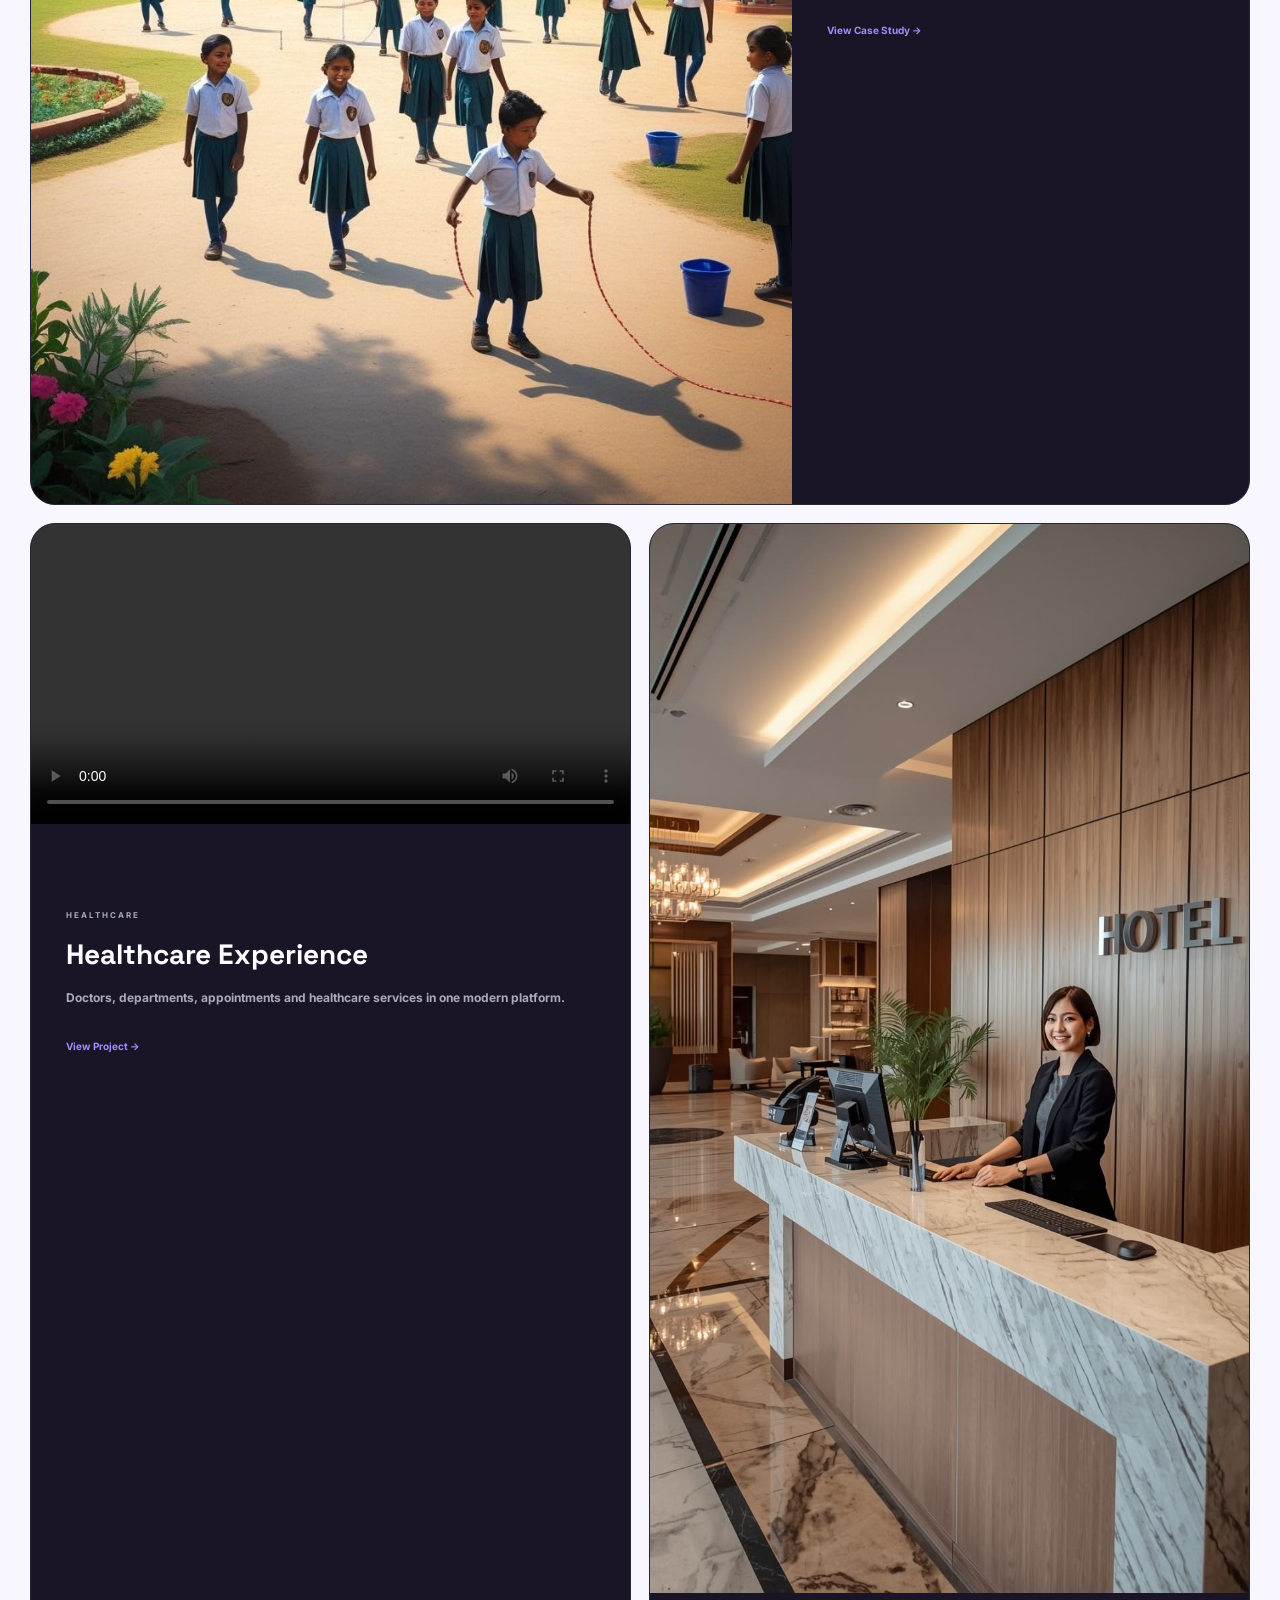
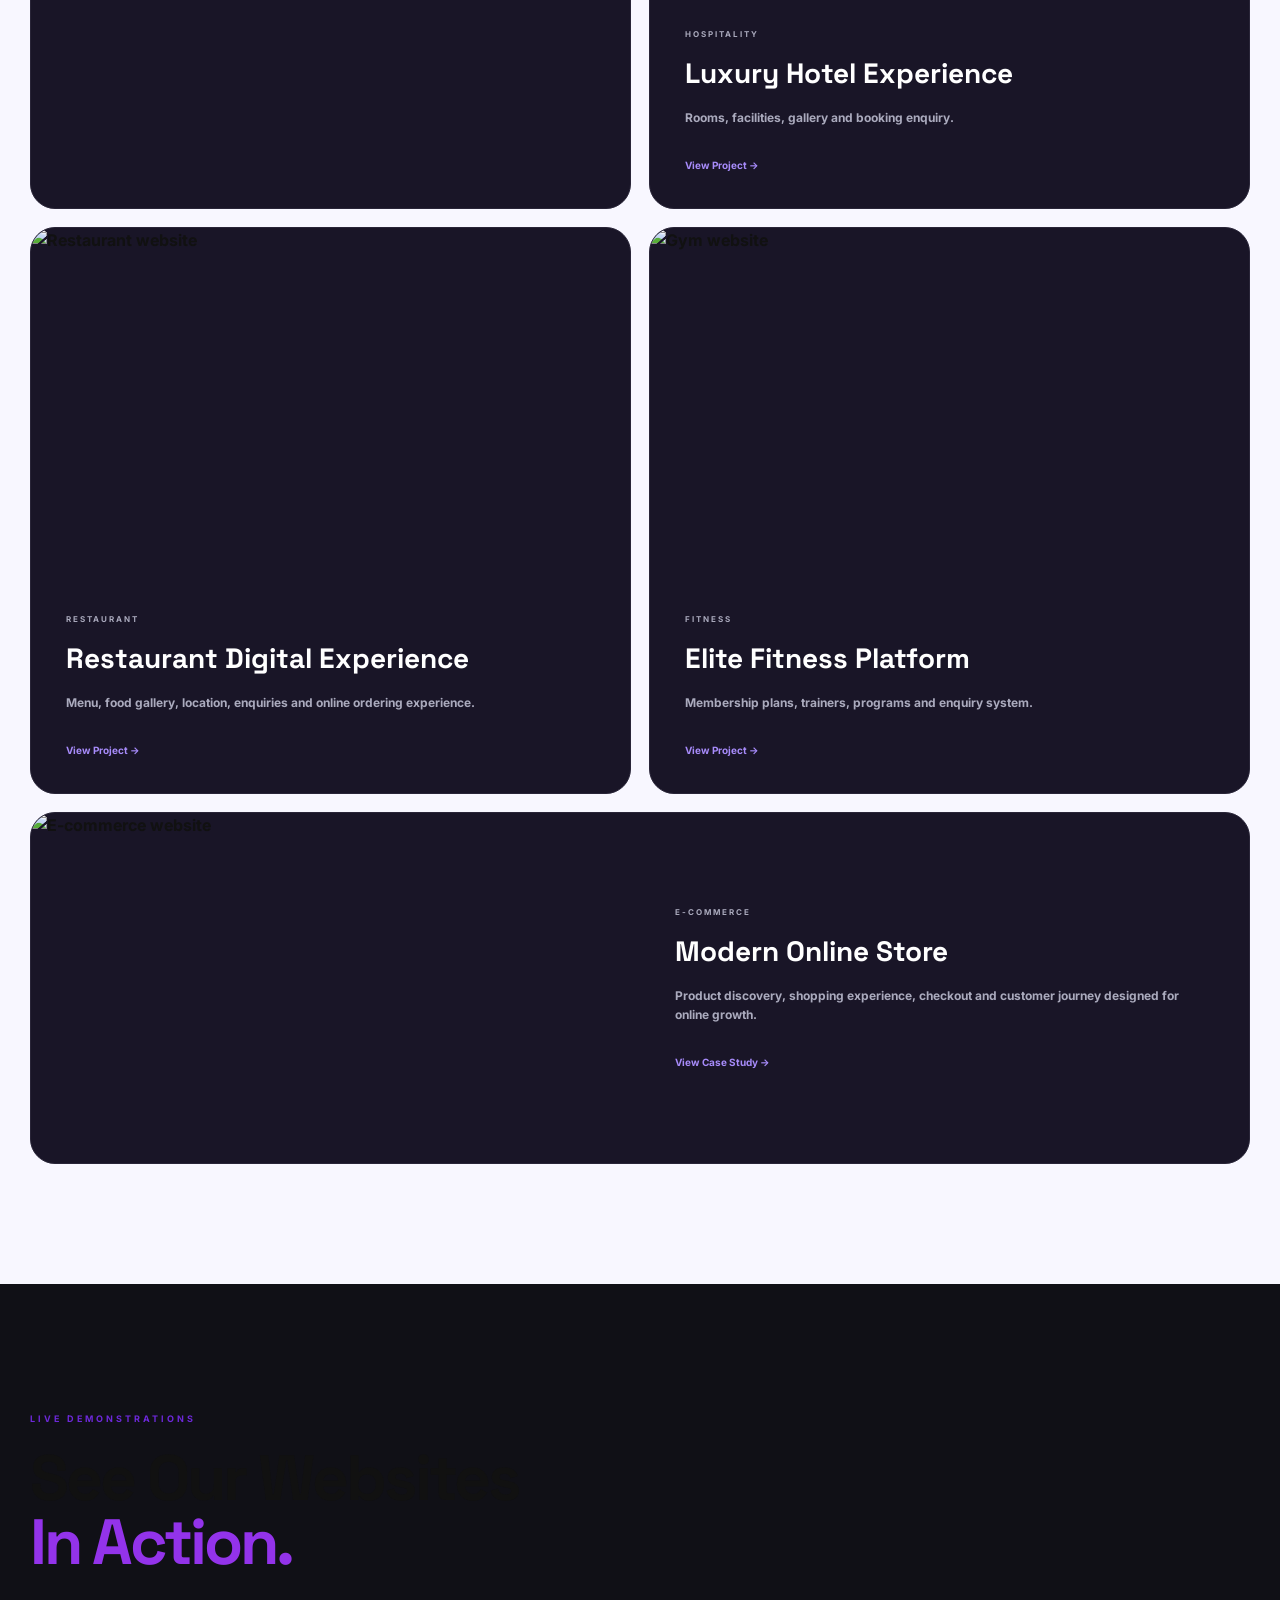
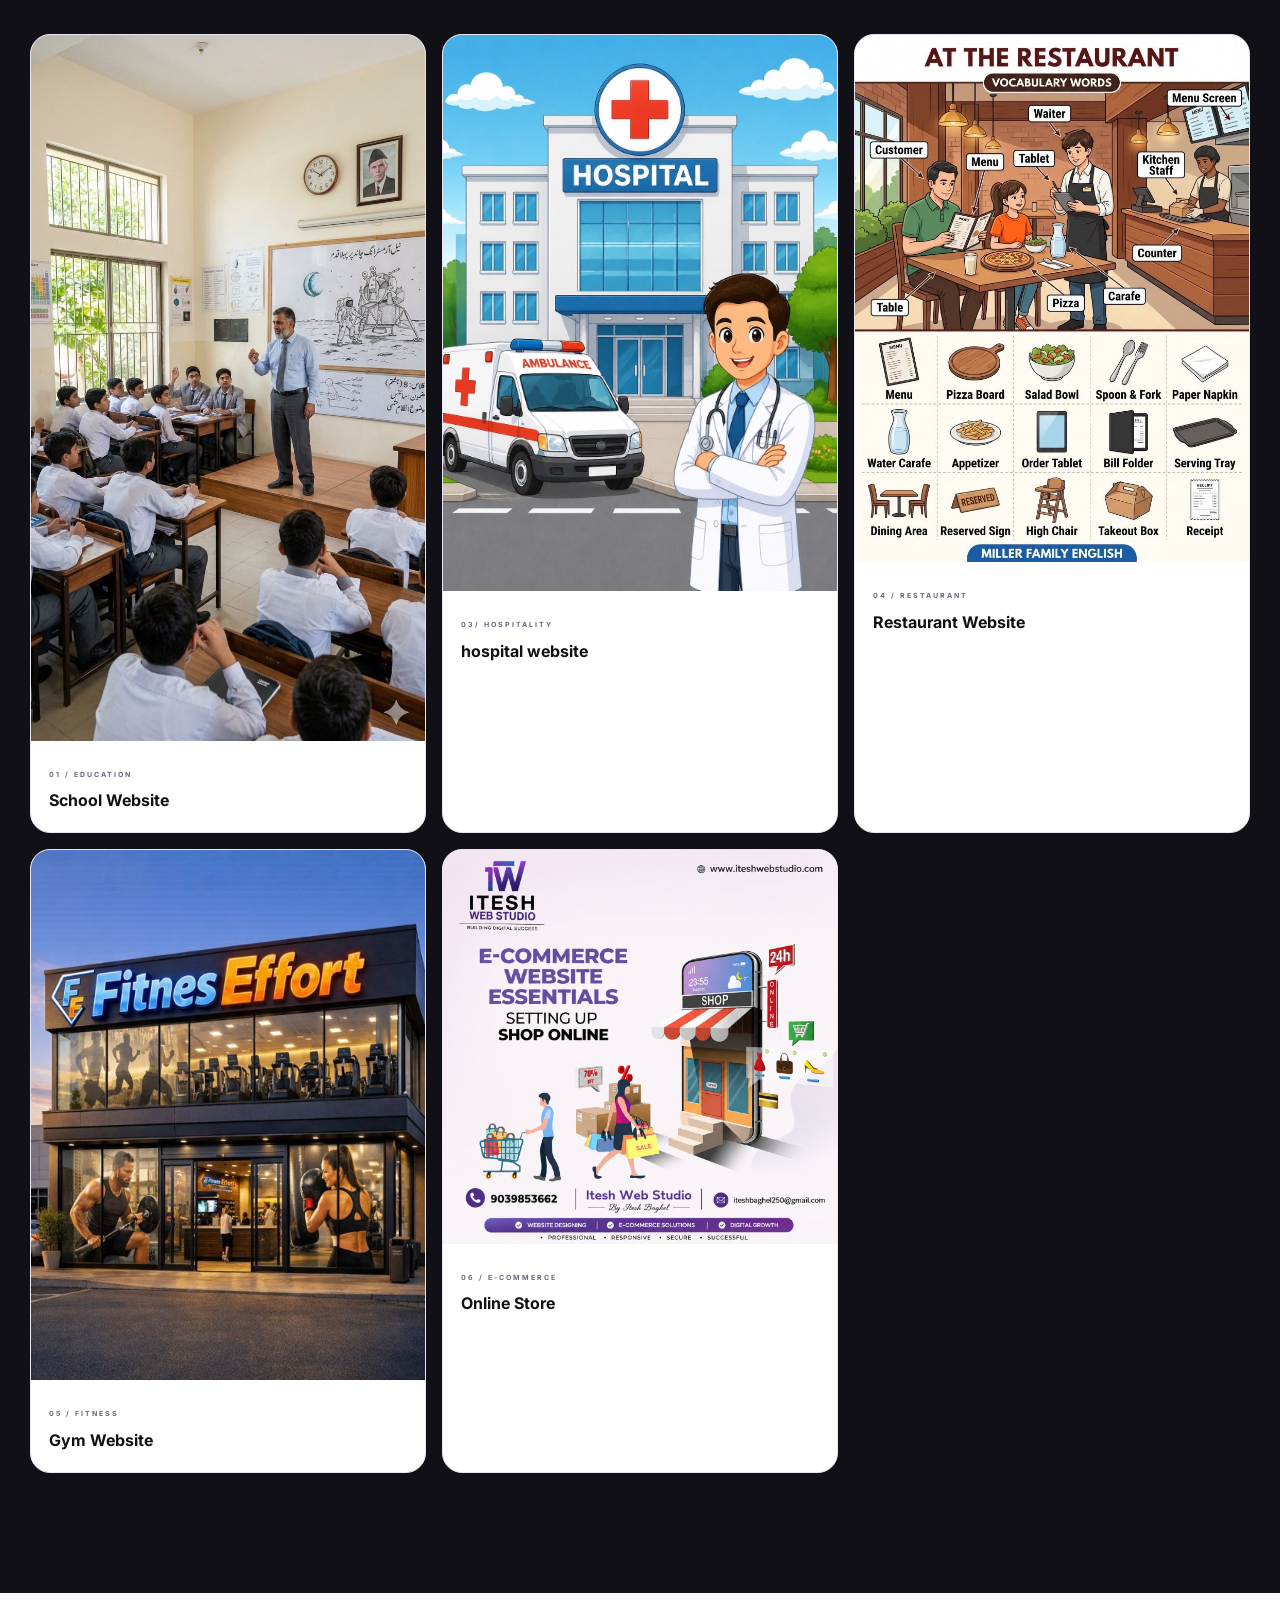
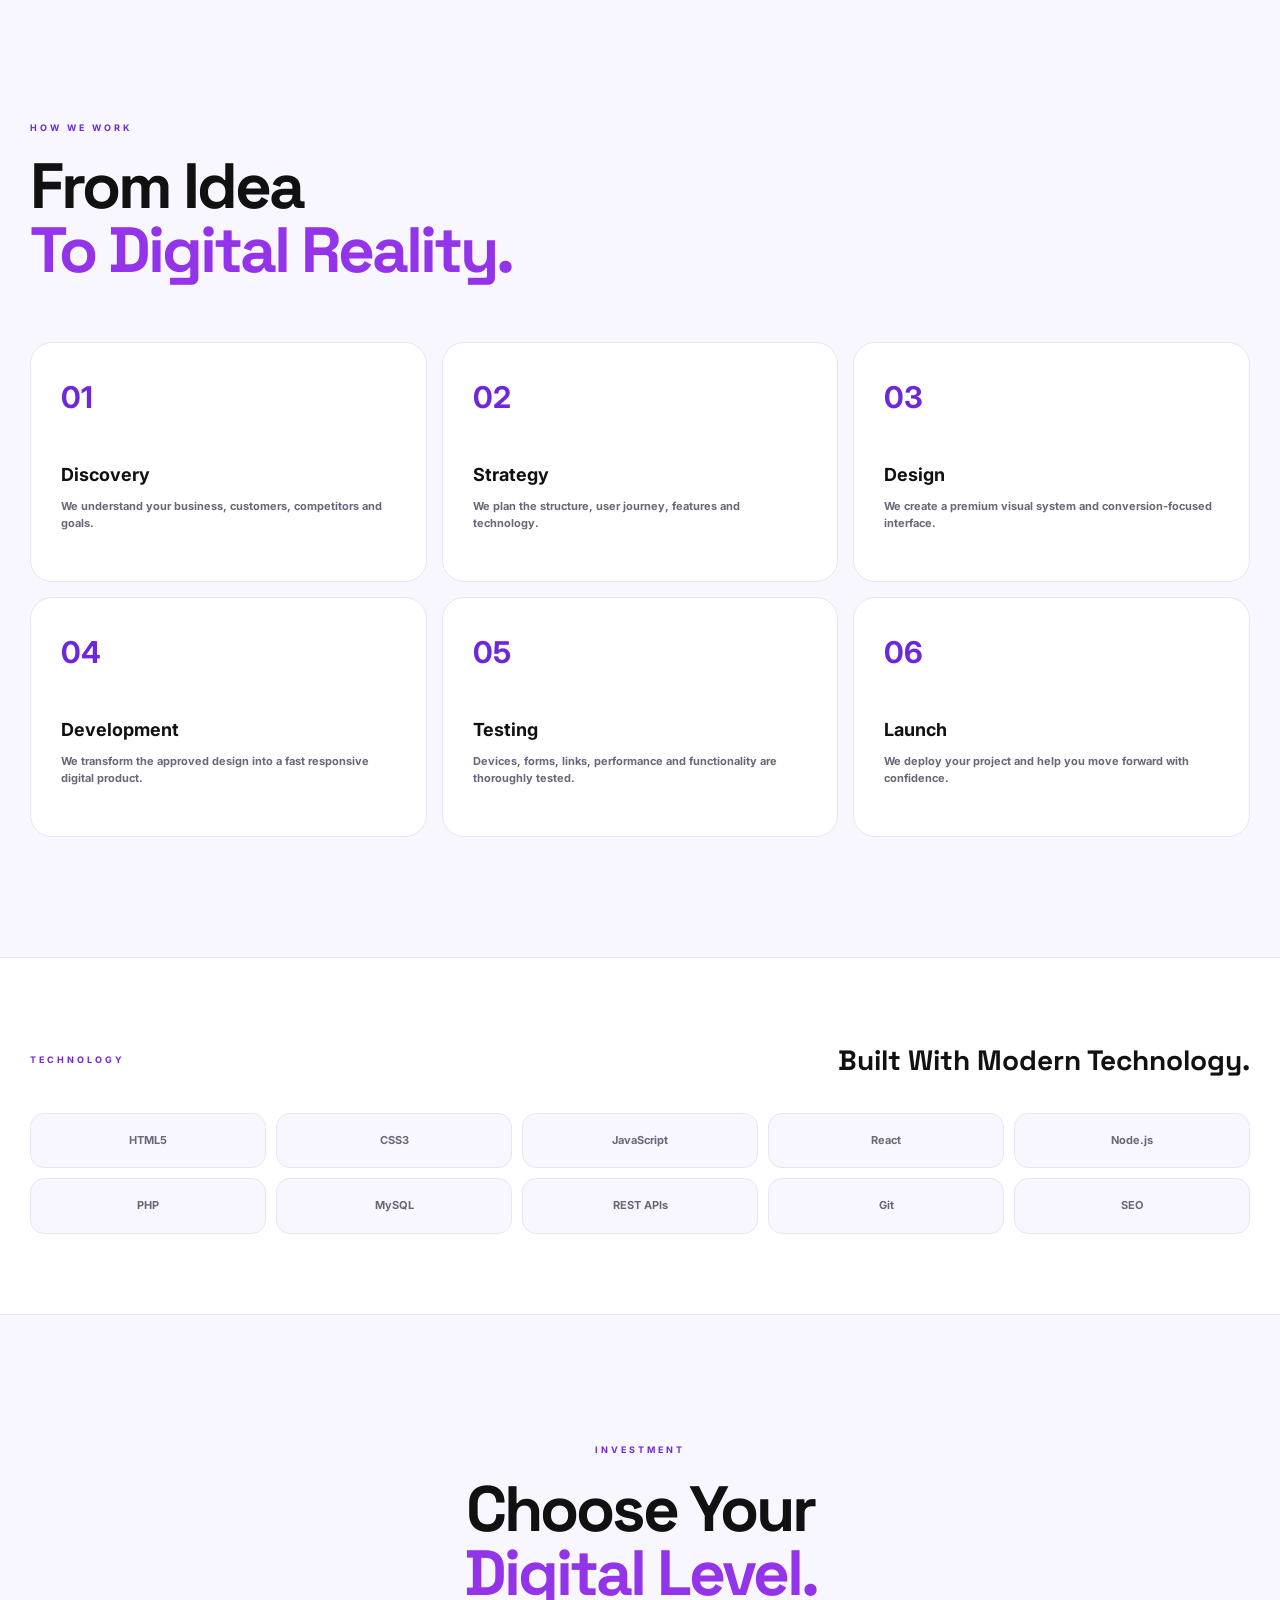
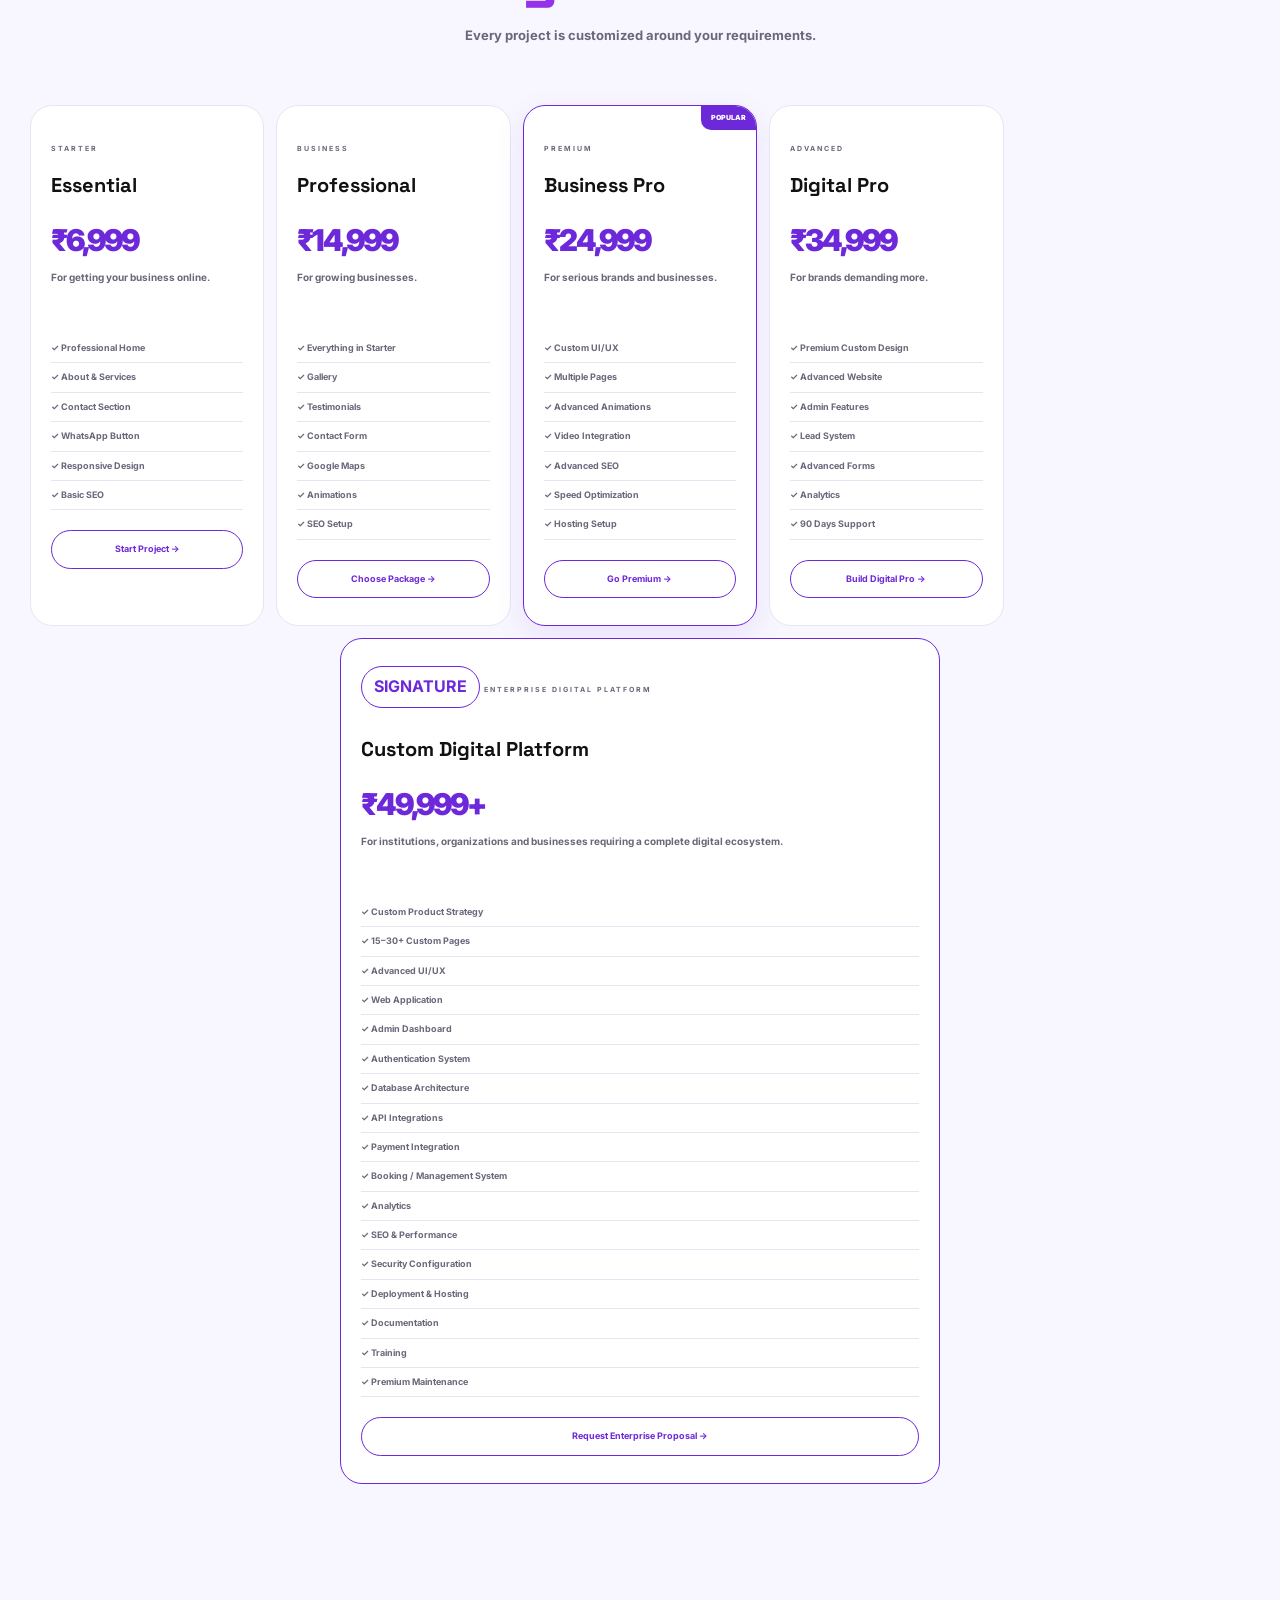
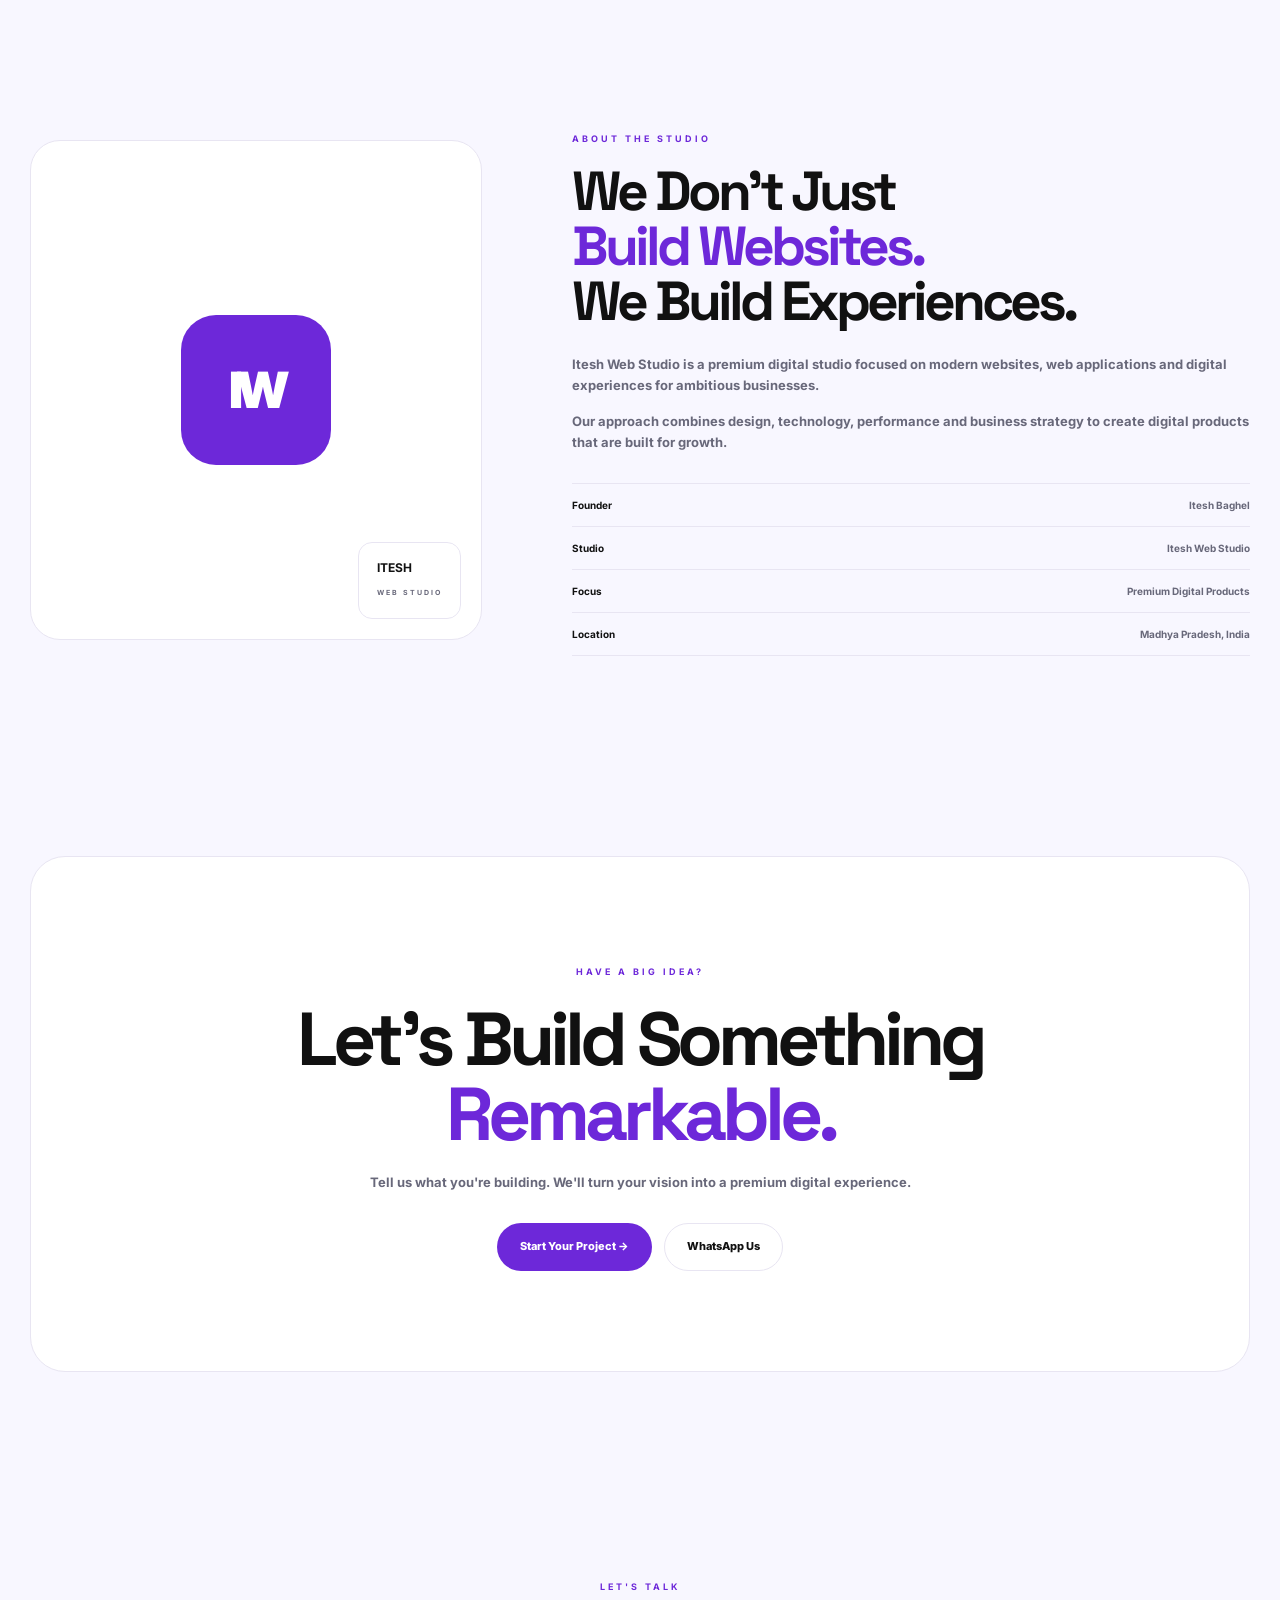
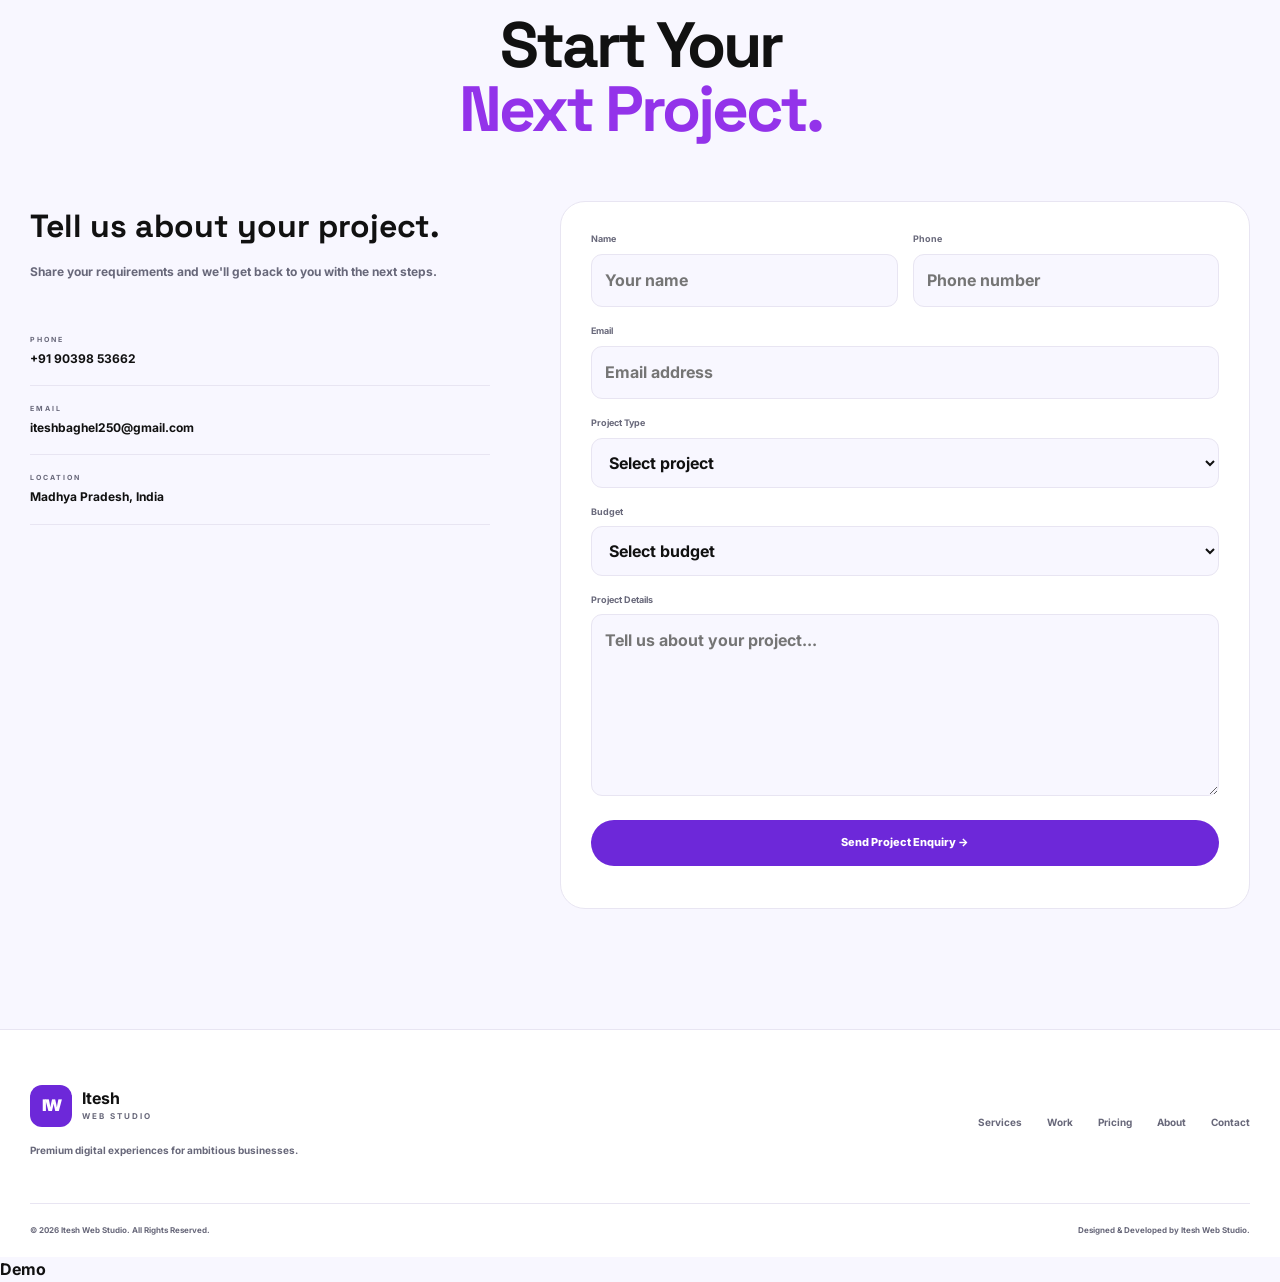
==== commit 1794ad38: "Update index.html" ====
--- a/index.html
+++ b/index.html
@@ -1282,20 +1282,20 @@
 
 </footer>
 
-  <!-- WHATSAPP -->
-<a 
-  href="https://wa.me/919039853..." 
-  target="_blank" 
-  class="whatsapp">
-  💬
-</a>
-
-<!-- DEMO LINK -->
-<a href="demo.html" target="_blank">Demo</a>
-
-<script src="script.js"></script>
-</body>
-    </html>       
+  
+    <!-- WHATSAPP -->
+    <a href="https://wa.me/919039853662" target="_blank" class="whatsapp">
+      Chat on WhatsApp
+    </a>
+
+    <!-- DEMO LINK -->
+    <a href="demo.html" target="_blank">Demo</a>
+
+    <script src="script.js"></script>
+  </body>
+</html>
+
+         
      
 
 
